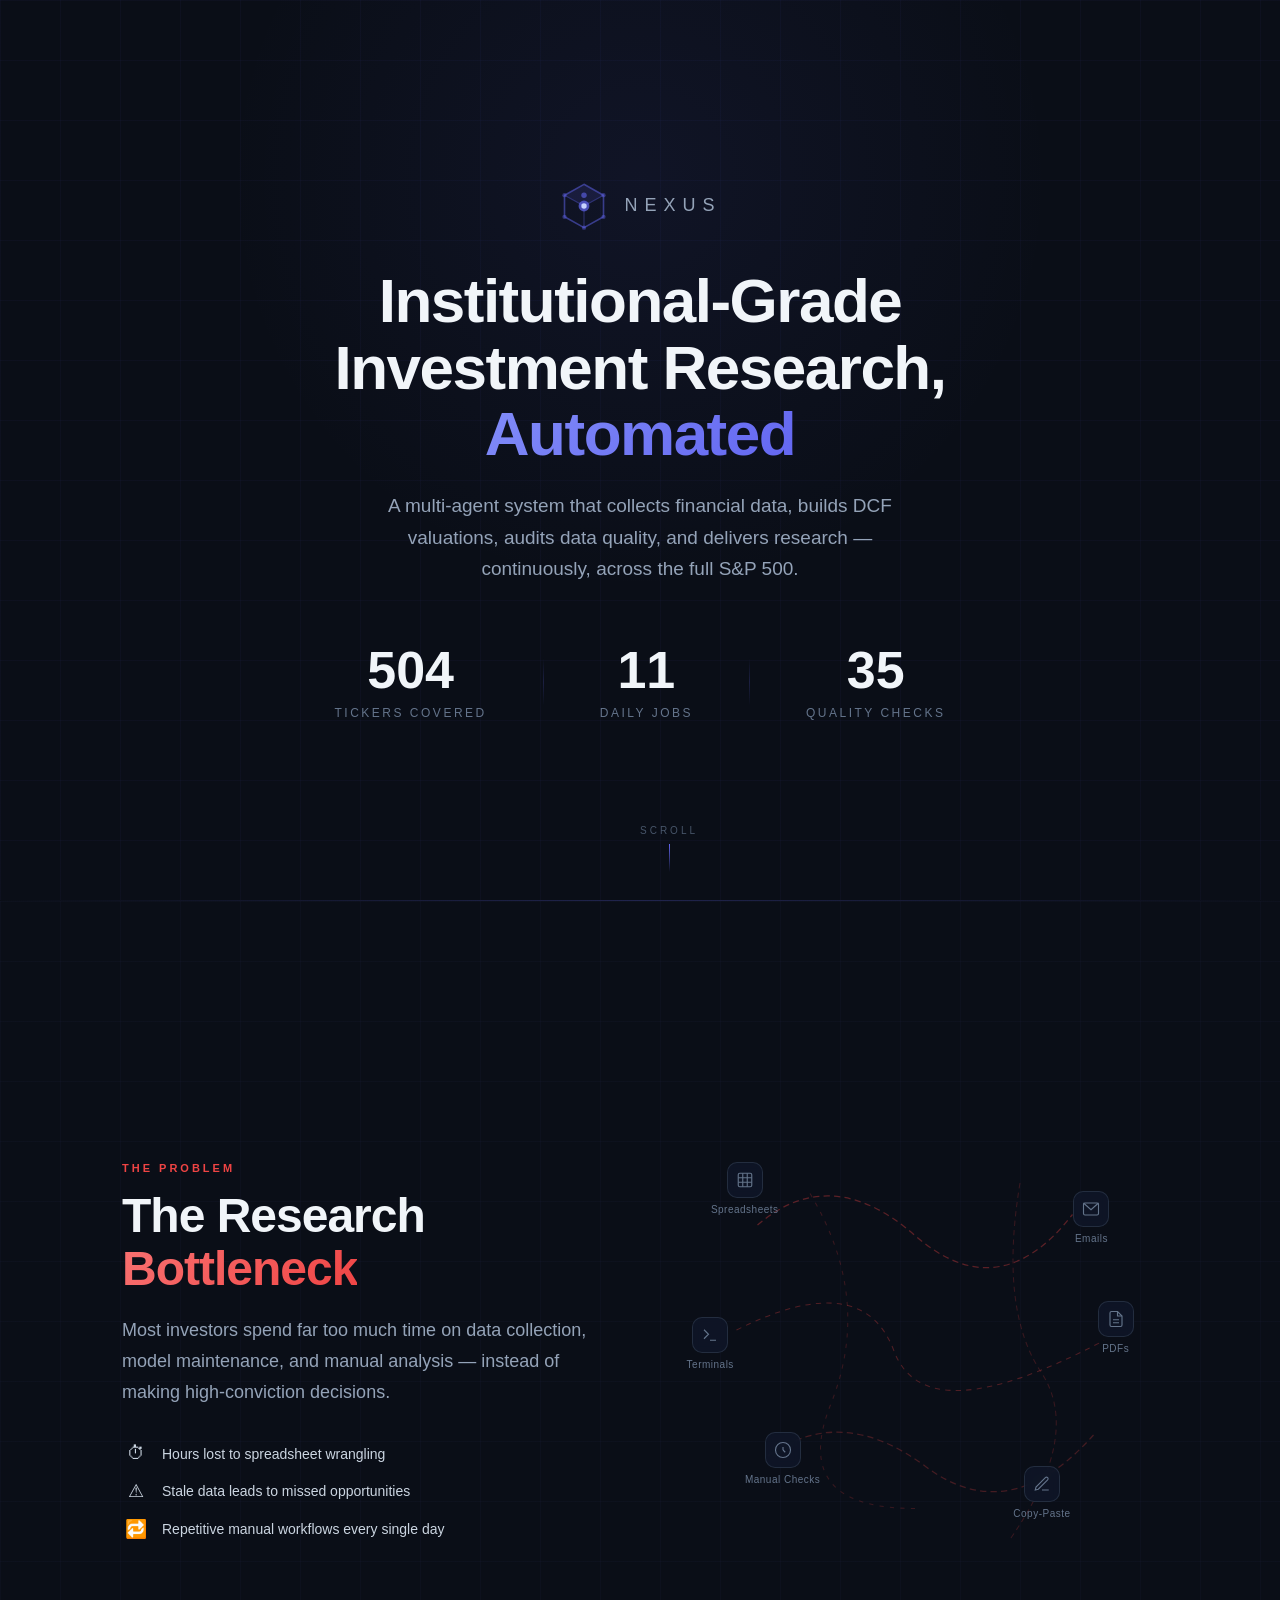
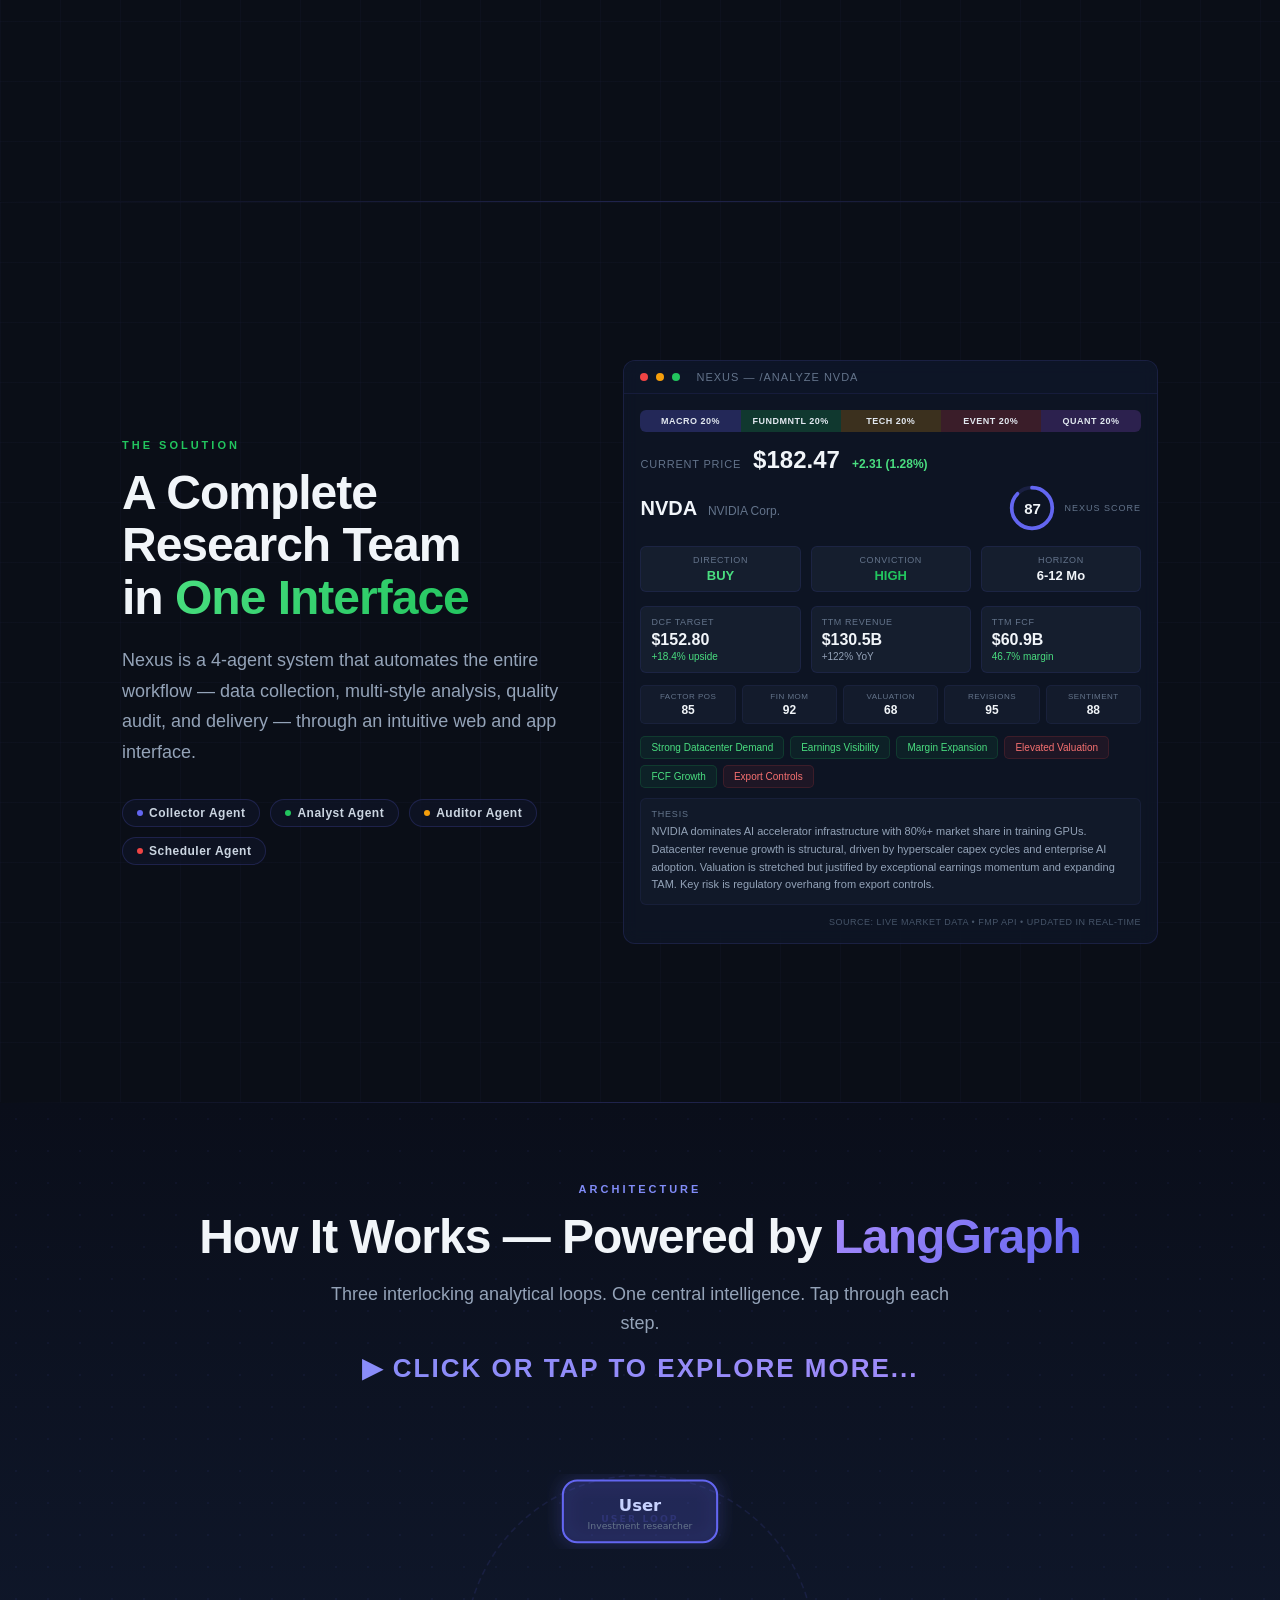
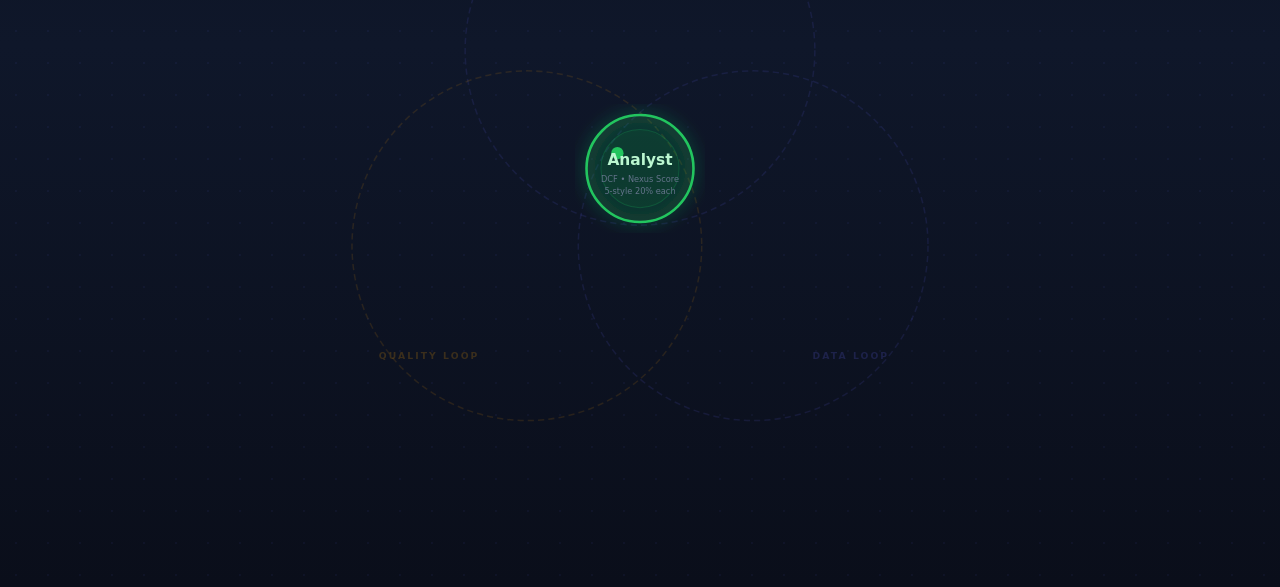
==== index.html @ de08916f "Add files via upload" ====
<!DOCTYPE html>
<html lang="en">
<head>
<meta charset="UTF-8">
<meta name="viewport" content="width=device-width,initial-scale=1.0">
<title>Nexus &mdash; Multi-Agent Investment Research</title>
<link rel="stylesheet" href="style.css">
</head>
<body>

<!-- ========== HERO ========== -->
<section class="hero">
<div class="grid-bg"></div>
<div class="particles" id="particles"></div>
<div class="hero-content">
<div class="logo-mark">
<div class="logo-icon">
<svg viewBox="0 0 48 48" fill="none"><path d="M24 4L42 14v20L24 44 6 34V14L24 4z" stroke="#6366f1" stroke-width="1.5" fill="none" opacity=".5"/><path d="M24 4L42 14 24 24 6 14 24 4z" fill="rgba(99,102,241,.12)"/><path d="M24 24v20M6 14l18 10M42 14L24 24" stroke="#6366f1" stroke-width="1" opacity=".35"/><circle cx="24" cy="14" r="2.5" fill="#6366f1" opacity=".6"/><circle cx="6" cy="14" r="2" fill="#6366f1" opacity=".4"/><circle cx="42" cy="14" r="2" fill="#6366f1" opacity=".4"/><circle cx="24" cy="44" r="2" fill="#6366f1" opacity=".4"/><circle cx="6" cy="34" r="2" fill="#6366f1" opacity=".4"/><circle cx="42" cy="34" r="2" fill="#6366f1" opacity=".4"/><circle cx="24" cy="24" r="5" fill="#6366f1" opacity=".7"/><circle cx="24" cy="24" r="2.5" fill="#c7d2fe"/></svg>
</div>
<span class="logo-text">Nexus</span>
</div>
<h1 class="hero-title">Institutional-Grade<br>Investment Research,<br><span class="accent">Automated</span></h1>
<p class="hero-sub">A multi-agent system that collects financial data, builds DCF valuations, audits data quality, and delivers research &mdash; continuously, across the full S&amp;P 500.</p>
<div class="counter-bar">
<div class="counter-item"><div class="counter-value"><span data-target="507" class="count-up">0</span></div><div class="counter-label">Tickers Covered</div></div>
<div class="counter-divider"></div>
<div class="counter-item"><div class="counter-value"><span data-target="11" class="count-up">0</span></div><div class="counter-label">Daily Jobs</div></div>
<div class="counter-divider"></div>
<div class="counter-item"><div class="counter-value"><span data-target="35" class="count-up">0</span></div><div class="counter-label">Quality Checks</div></div>
</div>
</div>
<div class="scroll-hint"><span>Scroll</span><div class="scroll-line"></div></div>
</section>

<div class="section-divider"></div>

<!-- ========== PAGE 2: THE PROBLEM ========== -->
<section class="problem">
<div class="grid-bg"></div>
<div class="p-container">
<div class="col-text">
<div class="section-tag">The Problem</div>
<h2 class="section-title">The Research<br><span class="red-accent">Bottleneck</span></h2>
<p class="section-body">Most investors spend far too much time on data collection, model maintenance, and manual analysis &mdash; instead of making high-conviction decisions.</p>
<div class="pain-list">
<div class="pain-item"><span class="pain-icon">&#9201;</span><span>Hours lost to spreadsheet wrangling</span></div>
<div class="pain-item"><span class="pain-icon">&#9888;</span><span>Stale data leads to missed opportunities</span></div>
<div class="pain-item"><span class="pain-icon">&#128257;</span><span>Repetitive manual workflows every single day</span></div>
</div>
</div>
<div class="col-visual">
<div class="chaos-field">
<svg class="chaos-lines" viewBox="0 0 400 400" fill="none">
<path d="M50 80 Q120 20 200 90 T350 70" stroke="#ef4444" stroke-width="1.2" stroke-dasharray="6 4" opacity=".35"/>
<path d="M30 180 Q150 120 180 200 T380 190" stroke="#ef4444" stroke-width="1" stroke-dasharray="5 5" opacity=".3"/>
<path d="M60 300 Q130 250 210 310 T370 280" stroke="#ef4444" stroke-width="1.2" stroke-dasharray="6 4" opacity=".25"/>
<path d="M100 50 Q160 150 120 250 T200 350" stroke="#ef4444" stroke-width="1" stroke-dasharray="4 6" opacity=".2"/>
<path d="M300 40 Q280 160 320 220 T290 380" stroke="#ef4444" stroke-width="1" stroke-dasharray="5 4" opacity=".2"/>
</svg>
<div class="chaos-icon ci-1"><svg viewBox="0 0 24 24" fill="none" stroke="#64748b" stroke-width="1.5"><rect x="3" y="3" width="18" height="18" rx="2"/><line x1="3" y1="9" x2="21" y2="9"/><line x1="3" y1="15" x2="21" y2="15"/><line x1="9" y1="3" x2="9" y2="21"/><line x1="15" y1="3" x2="15" y2="21"/></svg><span>Spreadsheets</span></div>
<div class="chaos-icon ci-2"><svg viewBox="0 0 24 24" fill="none" stroke="#64748b" stroke-width="1.5"><rect x="2" y="4" width="20" height="16" rx="2"/><polyline points="2 4 12 13 22 4"/></svg><span>Emails</span></div>
<div class="chaos-icon ci-3"><svg viewBox="0 0 24 24" fill="none" stroke="#64748b" stroke-width="1.5"><polyline points="4 17 10 11 4 5"/><line x1="12" y1="19" x2="20" y2="19"/></svg><span>Terminals</span></div>
<div class="chaos-icon ci-4"><svg viewBox="0 0 24 24" fill="none" stroke="#64748b" stroke-width="1.5"><path d="M14 2H6a2 2 0 00-2 2v16a2 2 0 002 2h12a2 2 0 002-2V8z"/><polyline points="14 2 14 8 20 8"/><line x1="16" y1="13" x2="8" y2="13"/><line x1="16" y1="17" x2="8" y2="17"/></svg><span>PDFs</span></div>
<div class="chaos-icon ci-5"><svg viewBox="0 0 24 24" fill="none" stroke="#64748b" stroke-width="1.5"><circle cx="12" cy="12" r="10"/><line x1="12" y1="8" x2="12" y2="12"/><line x1="12" y1="12" x2="15" y2="15"/></svg><span>Manual&#160;Checks</span></div>
<div class="chaos-icon ci-6"><svg viewBox="0 0 24 24" fill="none" stroke="#64748b" stroke-width="1.5"><path d="M12 20h9"/><path d="M16.5 3.5a2.121 2.121 0 013 3L7 19l-4 1 1-4L16.5 3.5z"/></svg><span>Copy&#8209;Paste</span></div>
</div>
</div>
</div>
</section>

<div class="section-divider"></div>

<!-- ========== PAGE 3: THE SOLUTION ========== -->
<section class="solution">
<div class="grid-bg"></div>
<div class="s-container">
<div class="s-text">
<div class="s-tag">The Solution</div>
<h2 class="s-title">A Complete Research Team<br>in <span class="green-accent">One Interface</span></h2>
<p class="s-body">Nexus is a 4-agent system that automates the entire workflow &mdash; data collection, multi-style analysis, quality audit, and delivery &mdash; through an intuitive web and app interface.</p>
<div class="agent-pills">
<div class="agent-pill pill-collector"><span class="pill-dot"></span>Collector Agent</div>
<div class="agent-pill pill-analyst"><span class="pill-dot"></span>Analyst Agent</div>
<div class="agent-pill pill-auditor"><span class="pill-dot"></span>Auditor Agent</div>
<div class="agent-pill pill-scheduler"><span class="pill-dot"></span>Scheduler Agent</div>
</div>
</div>
<div class="s-visual">
<div class="dashboard-mock">
<div class="dash-bar">
<div class="dash-dot dash-dot-r"></div>
<div class="dash-dot dash-dot-y"></div>
<div class="dash-dot dash-dot-g"></div>
<span class="dash-title">Nexus &mdash; /analyze NVDA</span>
</div>
<div class="dash-body">
<div class="style-bar">
<div class="style-seg style-macro">Macro 20%</div>
<div class="style-seg style-fund">Fundmntl 20%</div>
<div class="style-seg style-tech">Tech 20%</div>
<div class="style-seg style-event">Event 20%</div>
<div class="style-seg style-quant">Quant 20%</div>
</div>
<div style="display:flex;align-items:baseline;gap:12px;margin-bottom:10px"><div style="font-size:11px;color:#64748b;text-transform:uppercase;letter-spacing:.8px">Current Price</div><div style="font-size:24px;font-weight:700;color:#f1f5f9">$182.47</div><div style="font-size:12px;font-weight:600;color:#4ade80">+2.31 (1.28%)</div></div>
<div class="dash-header">
<div class="dash-ticker">NVDA <span>NVIDIA Corp.</span></div>
<div class="dash-score">
<div class="score-ring">
<svg viewBox="0 0 52 52"><circle class="ring-bg" cx="26" cy="26" r="22"/><circle class="ring-fg" cx="26" cy="26" r="22"/></svg>
<div class="score-num">87</div>
</div>
<div class="score-label">Nexus Score</div>
</div>
</div>
<div class="dcv-row">
<div class="dcv-pill"><div class="dcv-pill-label">Direction</div><div class="dcv-pill-val dir-buy">BUY</div></div>
<div class="dcv-pill"><div class="dcv-pill-label">Conviction</div><div class="dcv-pill-val dir-high">HIGH</div></div>
<div class="dcv-pill"><div class="dcv-pill-label">Horizon</div><div class="dcv-pill-val">6-12 Mo</div></div>
</div>
<div class="dash-grid">
<div class="dash-card">
<div class="dash-card-label">DCF Target</div>
<div class="dash-card-val">$152.80</div>
<div class="dash-card-sub val-green">+18.4% upside</div>
</div>
<div class="dash-card">
<div class="dash-card-label">TTM Revenue</div>
<div class="dash-card-val">$130.5B</div>
<div class="dash-card-sub">+122% YoY</div>
</div>
<div class="dash-card">
<div class="dash-card-label">TTM FCF</div>
<div class="dash-card-val">$60.9B</div>
<div class="dash-card-sub val-green">46.7% margin</div>
</div>
</div>
<div class="score-breakdown">
<div class="sb-item"><div class="sb-item-label">Factor Pos</div><div class="sb-item-val">85</div></div>
<div class="sb-item"><div class="sb-item-label">Fin Mom</div><div class="sb-item-val">92</div></div>
<div class="sb-item"><div class="sb-item-label">Valuation</div><div class="sb-item-val">68</div></div>
<div class="sb-item"><div class="sb-item-label">Revisions</div><div class="sb-item-val">95</div></div>
<div class="sb-item"><div class="sb-item-label">Sentiment</div><div class="sb-item-val">88</div></div>
</div>
<div class="dash-factors">
<div class="factor-tag positive" onclick="this.classList.toggle('active')">Strong Datacenter Demand<div class="factor-detail">Data center revenue surged 409% YoY driven by AI training &amp; inference workloads.</div></div>
<div class="factor-tag positive" onclick="this.classList.toggle('active')">Earnings Visibility<div class="factor-detail">Consensus estimates revised up 34% in 90 days. Strong forward guidance.</div></div>
<div class="factor-tag positive" onclick="this.classList.toggle('active')">Margin Expansion<div class="factor-detail">Gross margin expanded to 78.4% on software-rich product mix.</div></div>
<div class="factor-tag negative" onclick="this.classList.toggle('active')">Elevated Valuation<div class="factor-detail">Fwd P/E of 38x above sector median. Premium priced into growth.</div></div>
<div class="factor-tag positive" onclick="this.classList.toggle('active')">FCF Growth<div class="factor-detail">Free cash flow grew 465% YoY with strong capital return program.</div></div>
<div class="factor-tag negative" onclick="this.classList.toggle('active')">Export Controls<div class="factor-detail">US-China chip restrictions limit ~$5B addressable market annually.</div></div>
</div>
<div class="thesis-box">
<div class="thesis-label">Thesis</div>
<div class="thesis-text">NVIDIA dominates AI accelerator infrastructure with 80%+ market share in training GPUs. Datacenter revenue growth is structural, driven by hyperscaler capex cycles and enterprise AI adoption. Valuation is stretched but justified by exceptional earnings momentum and expanding TAM. Key risk is regulatory overhang from export controls.</div>
</div>
<div class="dash-source">Source: Live Market Data &bull; FMP API &bull; Updated in real-time</div>
</div>
</div>
</div>
</div>
</section>

<div class="section-divider"></div>

<!-- ========== PAGE 4: AGENTIC FLOW CHART ========== -->
<section class="flow-section">
<div class="grid-bg"></div>
<div class="flow-inner">
<div class="flow-tag">Architecture</div>
<h2 class="flow-title">How It Works &mdash; Powered by <span class="purple-accent">LangGraph</span></h2>
<p class="flow-sub">Three interlocking analytical loops. One central intelligence. Tap through each step.</p>
<div class="flow-cta">&#9654; Click or tap to explore more...</div>
<div class="flow-chart" id="flowChart">
<svg viewBox="0 0 700 660" fill="none" xmlns="http://www.w3.org/2000/svg">
<defs>
<filter id="glowDot"><feGaussianBlur stdDeviation="5" result="b"/><feMerge><feMergeNode in="b"/><feMergeNode in="b"/><feMergeNode in="SourceGraphic"/></feMerge></filter>
<filter id="gU"><feDropShadow dx="0" dy="0" stdDeviation="8" flood-color="#6366f1" flood-opacity=".7"/></filter>
<filter id="gAn"><feDropShadow dx="0" dy="0" stdDeviation="8" flood-color="#22c55e" flood-opacity=".7"/></filter>
<filter id="gDc"><feDropShadow dx="0" dy="0" stdDeviation="8" flood-color="#818cf8" flood-opacity=".7"/></filter>
<filter id="gSv"><feDropShadow dx="0" dy="0" stdDeviation="8" flood-color="#f59e0b" flood-opacity=".7"/></filter>
<marker id="aG" markerWidth="12" markerHeight="8" refX="10" refY="4" orient="auto"><path d="M0 0L12 4L0 8z" fill="#22c55e"/></marker>
<marker id="aI" markerWidth="12" markerHeight="8" refX="10" refY="4" orient="auto"><path d="M0 0L12 4L0 8z" fill="#818cf8"/></marker>
<marker id="aA" markerWidth="12" markerHeight="8" refX="10" refY="4" orient="auto"><path d="M0 0L12 4L0 8z" fill="#f59e0b"/></marker>
<marker id="aDel" markerWidth="12" markerHeight="8" refX="10" refY="4" orient="auto"><path d="M0 0L12 4L0 8z" fill="#4ade80"/></marker>
</defs>

<!-- ═══ THREE INTERLOCKING VENN CIRCLES ═══ -->
<g class="flow-node" style="transition-delay:.1s">
<circle cx="350" cy="220" r="170" fill="none" stroke="rgba(99,102,241,.12)" stroke-width="1.5" stroke-dasharray="6 4"/>
<circle cx="240" cy="410" r="170" fill="none" stroke="rgba(245,158,11,.12)" stroke-width="1.5" stroke-dasharray="6 4"/>
<circle cx="460" cy="410" r="170" fill="none" stroke="rgba(99,102,241,.12)" stroke-width="1.5" stroke-dasharray="6 4"/>
<text x="350" y="95" text-anchor="middle" fill="rgba(99,102,241,.2)" font-size="9" font-weight="600" letter-spacing="2" font-family="system-ui">USER LOOP</text>
<text x="145" y="520" text-anchor="middle" fill="rgba(245,158,11,.2)" font-size="9" font-weight="600" letter-spacing="2" font-family="system-ui">QUALITY LOOP</text>
<text x="555" y="520" text-anchor="middle" fill="rgba(99,102,241,.2)" font-size="9" font-weight="600" letter-spacing="2" font-family="system-ui">DATA LOOP</text>
</g>

<!-- ═══ NODE: User (12 o'clock) ═══ -->
<g class="flow-node" style="transition-delay:.2s">
<rect x="275" y="55" width="150" height="60" rx="14" fill="rgba(99,102,241,.15)" stroke="#6366f1" stroke-width="2" filter="url(#gU)"/>
<text x="350" y="85" text-anchor="middle" fill="#c7d2fe" font-size="16" font-weight="700" font-family="system-ui">User</text>
<text x="350" y="102" text-anchor="middle" fill="#64748b" font-size="9" font-family="system-ui">Investment researcher</text>
</g>

<!-- ═══ NODE: Analyst (center — triple overlap) ═══ -->
<g class="flow-node" style="transition-delay:.4s">
<circle cx="350" cy="335" r="52" fill="rgba(34,197,94,.1)" stroke="#22c55e" stroke-width="2.5" filter="url(#gAn)"/>
<circle cx="350" cy="335" r="38" fill="rgba(34,197,94,.06)" stroke="rgba(34,197,94,.2)" stroke-width="1"/>
<circle cx="328" cy="320" r="6" fill="#22c55e" class="flow-glow"/>
<text x="350" y="332" text-anchor="middle" fill="#bbf7d0" font-size="15" font-weight="700" font-family="system-ui">Analyst</text>
<text x="350" y="348" text-anchor="middle" fill="#64748b" font-size="8" font-family="system-ui">DCF &bull; Nexus Score</text>
<text x="350" y="360" text-anchor="middle" fill="#64748b" font-size="8" font-family="system-ui">5-style 20% each</text>
</g>

<!-- ═══ NODE: Data Collector (4 o'clock / bottom-right) ═══ -->
<g class="flow-node" style="transition-delay:.6s">
<rect x="470" y="460" width="190" height="60" rx="14" fill="rgba(99,102,241,.12)" stroke="#818cf8" stroke-width="2" filter="url(#gDc)"/>
<circle cx="492" cy="483" r="6" fill="#6366f1" class="flow-glow"/>
<text x="565" y="487" text-anchor="middle" fill="#c7d2fe" font-size="14" font-weight="700" font-family="system-ui">Data Collector</text>
<text x="565" y="506" text-anchor="middle" fill="#64748b" font-size="8" font-family="system-ui">FMP API &bull; 507 tickers &bull; point-in-time</text>
<!-- Big Knowledge Base icon -->
<rect x="518" y="526" width="95" height="48" rx="10" fill="rgba(99,102,241,.12)" stroke="rgba(99,102,241,.3)" stroke-width="1.5"/>
<text x="543" y="555" fill="#818cf8" font-size="26" font-family="system-ui">&#128218;</text>
<text x="573" y="547" fill="#a5b4fc" font-size="10" font-weight="700" font-family="system-ui">Knowledge</text>
<text x="573" y="562" fill="#818cf8" font-size="10" font-weight="700" font-family="system-ui">Base</text>
</g>

<!-- ═══ NODE: Supervisor (8 o'clock / bottom-left) ═══ -->
<g class="flow-node" style="transition-delay:.8s">
<rect x="40" y="460" width="190" height="60" rx="14" fill="rgba(245,158,11,.08)" stroke="#f59e0b" stroke-width="2" filter="url(#gSv)"/>
<circle cx="62" cy="483" r="6" fill="#f59e0b" class="flow-glow"/>
<text x="135" y="487" text-anchor="middle" fill="#fde68a" font-size="14" font-weight="700" font-family="system-ui">Supervisor</text>
<text x="135" y="506" text-anchor="middle" fill="#64748b" font-size="8" font-family="system-ui">35 quality checks &bull; audit &bull; approval</text>
</g>

<!-- ═══ STEP 1: User → Analyst  "Queries" ═══ -->
<g class="fl-step" id="step1">
<path id="p1" d="M380 115 C 420 180, 410 250, 380 283" stroke="#22c55e" fill="none" class="fl-arrow" marker-end="url(#aG)"/>
<circle r="6" fill="#4ade80" class="fl-dot"><animateMotion dur="1.8s" repeatCount="indefinite"><mpath href="#p1"/></animateMotion></circle>
<text x="425" y="200" fill="#4ade80" font-size="12" font-weight="700" font-family="system-ui">Queries</text>
</g>

<!-- ═══ STEP 2: Analyst → Data Collector  "Data extraction" ═══ -->
<g class="fl-step" id="step2">
<path id="p2" d="M395 365 C 440 400, 490 430, 520 460" stroke="#818cf8" fill="none" class="fl-arrow" marker-end="url(#aI)"/>
<circle r="6" fill="#a5b4fc" class="fl-dot"><animateMotion dur="1.8s" repeatCount="indefinite"><mpath href="#p2"/></animateMotion></circle>
<text x="490" y="400" fill="#a5b4fc" font-size="12" font-weight="700" font-family="system-ui" transform="rotate(40 490 400)">Data extraction</text>
</g>

<!-- ═══ STEP 3: Data Collector → Analyst  "Analyzing data" ═══ -->
<g class="fl-step" id="step3">
<path id="p3" d="M490 460 C 460 420, 420 390, 395 370" stroke="#22c55e" fill="none" class="fl-arrow" marker-end="url(#aG)"/>
<circle r="6" fill="#4ade80" class="fl-dot"><animateMotion dur="1.8s" repeatCount="indefinite"><mpath href="#p3"/></animateMotion></circle>
<text x="465" y="437" fill="#4ade80" font-size="12" font-weight="700" font-family="system-ui">Analyzing data</text>
</g>

<!-- ═══ STEP 4: Analyst → Supervisor  "For Quality Review" ═══ -->
<g class="fl-step" id="step4">
<path id="p4" d="M305 365 C 260 400, 210 430, 180 460" stroke="#f59e0b" fill="none" class="fl-arrow" marker-end="url(#aA)"/>
<circle r="6" fill="#fbbf24" class="fl-dot"><animateMotion dur="1.8s" repeatCount="indefinite"><mpath href="#p4"/></animateMotion></circle>
<text x="200" y="400" fill="#fbbf24" font-size="12" font-weight="700" font-family="system-ui" transform="rotate(-40 200 400)">Quality Review</text>
</g>

<!-- ═══ STEP 5: Supervisor → Analyst  "Audit Approved" ═══ -->
<g class="fl-step" id="step5">
<path id="p5" d="M210 460 C 240 420, 280 390, 310 370" stroke="#22c55e" fill="none" class="fl-arrow" marker-end="url(#aG)"/>
<circle r="6" fill="#4ade80" class="fl-dot"><animateMotion dur="1.8s" repeatCount="indefinite"><mpath href="#p5"/></animateMotion></circle>
<text x="228" y="437" fill="#4ade80" font-size="12" font-weight="700" font-family="system-ui">Audit Approved</text>
</g>

<!-- ═══ STEP 6: Analyst → User  "Final Answer" ═══ -->
<g class="fl-step" id="step6">
<path id="p6" d="M320 283 C 290 250, 280 180, 320 115" stroke="#4ade80" fill="none" class="fl-arrow" marker-end="url(#aDel)"/>
<circle r="6" fill="#4ade80" class="fl-dot"><animateMotion dur="1.8s" repeatCount="indefinite"><mpath href="#p6"/></animateMotion></circle>
<text x="262" y="200" fill="#4ade80" font-size="12" font-weight="800" font-family="system-ui">Final Answer</text>
</g>

<!-- Step counter -->
<g class="flow-node" style="transition-delay:1s">
<text x="350" y="630" text-anchor="middle" fill="#475569" font-size="11" font-family="system-ui" letter-spacing="1" id="stepCounter">Step 0 / 6 &mdash; tap to begin</text>
</g>
</svg>
</div>
</div>
</section>

<script src="main.js"></script>
</body>
</html>
---- style.css ----
*{margin:0;padding:0;box-sizing:border-box}
html{scroll-behavior:smooth}
body{font-family:-apple-system,BlinkMacSystemFont,'SF Pro Display','Segoe UI','Helvetica Neue',Arial,sans-serif;background:#0a0e17;color:#e2e8f0;overflow-x:hidden;-webkit-font-smoothing:antialiased}

/* === HERO === */
.hero{position:relative;min-height:100vh;display:flex;flex-direction:column;align-items:center;justify-content:center;text-align:center;overflow:hidden}
.grid-bg{position:absolute;inset:-60px;background-image:linear-gradient(rgba(99,102,241,.04) 1px,transparent 1px),linear-gradient(90deg,rgba(99,102,241,.04) 1px,transparent 1px);background-size:60px 60px;animation:gd 20s linear infinite}
@keyframes gd{0%{transform:translate(0,0)}100%{transform:translate(60px,60px)}}
.particles{position:absolute;inset:0;pointer-events:none}
.particle{position:absolute;width:2px;height:2px;background:rgba(99,102,241,.45);border-radius:50%;animation:pf linear infinite}
@keyframes pf{0%{transform:translateY(0) scale(1);opacity:0}8%{opacity:.8}85%{opacity:.6}100%{transform:translateY(-105vh) scale(.3);opacity:0}}
.hero::before{content:'';position:absolute;top:-30%;left:50%;transform:translateX(-50%);width:900px;height:900px;background:radial-gradient(circle,rgba(99,102,241,.07) 0%,transparent 65%);pointer-events:none}
.hero-content{position:relative;z-index:2;max-width:820px;padding:0 24px}
.logo-mark{display:inline-flex;align-items:center;gap:14px;margin-bottom:36px;opacity:0;animation:fu .9s ease .2s forwards}
.logo-icon{width:52px;height:52px}
.logo-icon svg{width:100%;height:100%}
.logo-text{font-size:18px;font-weight:500;letter-spacing:7px;text-transform:uppercase;color:#94a3b8}
.hero-title{font-size:clamp(34px,5vw,62px);font-weight:700;line-height:1.08;letter-spacing:-1.5px;color:#f1f5f9;margin-bottom:22px;opacity:0;animation:fu .9s ease .5s forwards}
.hero-title .accent{background:linear-gradient(135deg,#818cf8,#6366f1);-webkit-background-clip:text;-webkit-text-fill-color:transparent;background-clip:text}
.hero-sub{font-size:clamp(15px,1.8vw,19px);color:#94a3b8;font-weight:400;line-height:1.65;max-width:540px;margin:0 auto 60px;opacity:0;animation:fu .9s ease .8s forwards}
.counter-bar{display:flex;gap:56px;justify-content:center;flex-wrap:wrap;opacity:0;animation:fu .9s ease 1.1s forwards}
.counter-item{text-align:center}
.counter-value{font-size:clamp(36px,4.5vw,52px);font-weight:700;color:#f1f5f9;font-variant-numeric:tabular-nums;line-height:1}
.counter-label{font-size:12px;color:#64748b;text-transform:uppercase;letter-spacing:2.5px;margin-top:10px;font-weight:500}
.counter-divider{width:1px;height:48px;background:linear-gradient(to bottom,transparent,rgba(99,102,241,.2),transparent);align-self:center}
.section-divider{width:100%;height:1px;background:linear-gradient(90deg,transparent,rgba(99,102,241,.25),transparent)}
.scroll-hint{position:absolute;bottom:28px;left:50%;transform:translateX(-50%);display:flex;flex-direction:column;align-items:center;gap:8px;opacity:0;animation:fu .9s ease 1.5s forwards}
.scroll-hint span{font-size:10px;color:#475569;text-transform:uppercase;letter-spacing:3px}
.scroll-line{width:1px;height:28px;background:linear-gradient(to bottom,#6366f1,transparent);animation:sp 2s ease-in-out infinite}
@keyframes sp{0%,100%{opacity:.25;transform:scaleY(.5)}50%{opacity:1;transform:scaleY(1)}}
@keyframes fu{from{opacity:0;transform:translateY(20px)}to{opacity:1;transform:translateY(0)}}

/* === PAGE 2: THE PROBLEM === */
.problem{position:relative;min-height:100vh;display:flex;align-items:center;justify-content:center;overflow:hidden;padding:80px 0}
.problem .grid-bg{background-image:linear-gradient(rgba(99,102,241,.03) 1px,transparent 1px),linear-gradient(90deg,rgba(99,102,241,.03) 1px,transparent 1px);background-size:60px 60px;animation:none}
.p-container{position:relative;z-index:2;max-width:1100px;width:100%;margin:0 auto;padding:0 32px;display:grid;grid-template-columns:1fr 1fr;gap:64px;align-items:center}
.col-text{opacity:0;transform:translateY(30px);transition:opacity .8s ease,transform .8s ease}
.col-text.visible{opacity:1;transform:translateY(0)}
.section-tag{font-size:11px;font-weight:600;letter-spacing:3px;text-transform:uppercase;color:#ef4444;margin-bottom:16px}
.section-title{font-size:clamp(28px,4vw,48px);font-weight:700;line-height:1.1;letter-spacing:-1px;color:#f1f5f9;margin-bottom:20px}
.section-title .red-accent{background:linear-gradient(135deg,#f87171,#ef4444);-webkit-background-clip:text;-webkit-text-fill-color:transparent;background-clip:text}
.section-body{font-size:clamp(15px,1.6vw,18px);color:#94a3b8;line-height:1.7;margin-bottom:36px}
.pain-list{display:flex;flex-direction:column;gap:16px}
.pain-item{display:flex;align-items:center;gap:12px;font-size:14px;color:#cbd5e1;opacity:0;transform:translateX(-16px);transition:opacity .6s ease,transform .6s ease}
.pain-item.visible{opacity:1;transform:translateX(0)}
.pain-icon{font-size:18px;width:28px;text-align:center;flex-shrink:0}
.col-visual{position:relative;height:420px;opacity:0;transform:translateY(30px);transition:opacity .8s ease .2s,transform .8s ease .2s}
.col-visual.visible{opacity:1;transform:translateY(0)}
.chaos-field{position:relative;width:100%;height:100%}
.chaos-lines{position:absolute;inset:0;width:100%;height:100%}
.chaos-icon{position:absolute;display:flex;flex-direction:column;align-items:center;gap:6px;animation:float 6s ease-in-out infinite}
.chaos-icon svg{width:36px;height:36px;padding:8px;background:rgba(15,23,42,.8);border:1px solid rgba(100,116,139,.25);border-radius:10px;backdrop-filter:blur(4px)}
.chaos-icon span{font-size:10px;color:#64748b;letter-spacing:.5px;white-space:nowrap}
.ci-1{top:5%;left:8%;animation-delay:0s}
.ci-2{top:12%;right:10%;animation-delay:.8s}
.ci-3{top:42%;left:3%;animation-delay:1.6s}
.ci-4{top:38%;right:5%;animation-delay:.4s}
.ci-5{bottom:18%;left:15%;animation-delay:1.2s}
.ci-6{bottom:10%;right:18%;animation-delay:2s}
@keyframes float{0%,100%{transform:translate(0,0)}25%{transform:translate(4px,-6px)}50%{transform:translate(-3px,5px)}75%{transform:translate(5px,3px)}}

/* === PAGE 3: THE SOLUTION === */
.solution{position:relative;min-height:100vh;display:flex;align-items:center;justify-content:center;overflow:hidden;padding:80px 0}
.solution .grid-bg{background-image:linear-gradient(rgba(99,102,241,.03) 1px,transparent 1px),linear-gradient(90deg,rgba(99,102,241,.03) 1px,transparent 1px);background-size:60px 60px;animation:none}
.s-container{position:relative;z-index:2;max-width:1100px;width:100%;margin:0 auto;padding:0 32px;display:grid;grid-template-columns:1fr 1.2fr;gap:56px;align-items:center}
.s-text{opacity:0;transform:translateY(30px);transition:opacity .8s ease,transform .8s ease}
.s-text.visible{opacity:1;transform:translateY(0)}
.s-tag{font-size:11px;font-weight:600;letter-spacing:3px;text-transform:uppercase;color:#22c55e;margin-bottom:16px}
.s-title{font-size:clamp(28px,4vw,48px);font-weight:700;line-height:1.1;letter-spacing:-1px;color:#f1f5f9;margin-bottom:20px}
.s-title .green-accent{background:linear-gradient(135deg,#4ade80,#22c55e);-webkit-background-clip:text;-webkit-text-fill-color:transparent;background-clip:text}
.s-body{font-size:clamp(15px,1.6vw,18px);color:#94a3b8;line-height:1.7;margin-bottom:32px}
.agent-pills{display:flex;flex-wrap:wrap;gap:10px}
.agent-pill{display:inline-flex;align-items:center;gap:6px;padding:6px 14px;border-radius:20px;font-size:12px;font-weight:600;letter-spacing:.5px;border:1px solid rgba(99,102,241,.2);background:rgba(15,23,42,.6);color:#cbd5e1;opacity:0;transform:translateY(10px);transition:opacity .5s ease,transform .5s ease}
.agent-pill.visible{opacity:1;transform:translateY(0)}
.agent-pill .pill-dot{width:6px;height:6px;border-radius:50%;flex-shrink:0}
.pill-collector .pill-dot{background:#6366f1}
.pill-analyst .pill-dot{background:#22c55e}
.pill-auditor .pill-dot{background:#f59e0b}
.pill-scheduler .pill-dot{background:#ef4444}

.s-visual{opacity:0;transform:translateY(30px);transition:opacity .8s ease .2s,transform .8s ease .2s}
.s-visual.visible{opacity:1;transform:translateY(0)}
.dashboard-mock{background:rgba(15,23,42,.7);border:1px solid rgba(99,102,241,.15);border-radius:12px;overflow:hidden;backdrop-filter:blur(8px)}
.dash-bar{display:flex;align-items:center;gap:8px;padding:10px 16px;border-bottom:1px solid rgba(99,102,241,.1);background:rgba(15,23,42,.5)}
.dash-dot{width:8px;height:8px;border-radius:50%}
.dash-dot-r{background:#ef4444}
.dash-dot-y{background:#f59e0b}
.dash-dot-g{background:#22c55e}
.dash-title{font-size:11px;color:#64748b;margin-left:8px;letter-spacing:1px;text-transform:uppercase}
.dash-body{padding:16px}
.style-bar{display:flex;gap:0;margin-bottom:14px;border-radius:6px;overflow:hidden}
.style-seg{flex:1;text-align:center;padding:6px 4px;font-size:9px;font-weight:600;letter-spacing:.5px;text-transform:uppercase;color:#e2e8f0}
.style-macro{background:rgba(99,102,241,.25)}
.style-fund{background:rgba(34,197,94,.2)}
.style-tech{background:rgba(245,158,11,.2)}
.style-event{background:rgba(239,68,68,.2)}
.style-quant{background:rgba(168,85,247,.2)}
.dash-header{display:flex;justify-content:space-between;align-items:center;margin-bottom:14px}
.dash-ticker{font-size:20px;font-weight:700;color:#f1f5f9}
.dash-ticker span{font-size:12px;font-weight:400;color:#64748b;margin-left:6px}
.dash-score{display:flex;align-items:center;gap:8px}
.score-ring{width:48px;height:48px;position:relative}
.score-ring svg{width:100%;height:100%;transform:rotate(-90deg)}
.score-ring circle{fill:none;stroke-width:4}
.score-ring .ring-bg{stroke:rgba(99,102,241,.15)}
.score-ring .ring-fg{stroke:#6366f1;stroke-dasharray:138;stroke-dashoffset:18;stroke-linecap:round;transition:stroke-dashoffset 1.5s ease}
.score-num{position:absolute;inset:0;display:flex;align-items:center;justify-content:center;font-size:15px;font-weight:700;color:#f1f5f9}
.score-label{font-size:9px;color:#64748b;text-transform:uppercase;letter-spacing:1px}
.dcv-row{display:flex;gap:10px;margin-bottom:14px}
.dcv-pill{flex:1;text-align:center;padding:8px 6px;background:rgba(30,41,59,.5);border:1px solid rgba(99,102,241,.1);border-radius:6px}
.dcv-pill-label{font-size:9px;color:#64748b;text-transform:uppercase;letter-spacing:.6px;margin-bottom:3px}
.dcv-pill-val{font-size:13px;font-weight:700;color:#f1f5f9}
.dcv-pill-val.dir-buy{color:#4ade80}
.dcv-pill-val.dir-high{color:#22c55e}
.dash-grid{display:grid;grid-template-columns:1fr 1fr 1fr;gap:10px;margin-bottom:12px}
.dash-card{background:rgba(30,41,59,.5);border:1px solid rgba(99,102,241,.1);border-radius:6px;padding:10px}
.dash-card-label{font-size:9px;color:#64748b;text-transform:uppercase;letter-spacing:.6px;margin-bottom:4px}
.dash-card-val{font-size:16px;font-weight:700;color:#f1f5f9}
.dash-card-sub{font-size:10px;color:#94a3b8;margin-top:2px}
.val-green{color:#4ade80}
.val-red{color:#f87171}
.score-breakdown{display:flex;gap:6px;margin-bottom:12px;flex-wrap:wrap}
.sb-item{flex:1;min-width:70px;text-align:center;padding:6px 4px;background:rgba(30,41,59,.4);border:1px solid rgba(99,102,241,.08);border-radius:5px}
.sb-item-label{font-size:8px;color:#64748b;text-transform:uppercase;letter-spacing:.5px;margin-bottom:2px}
.sb-item-val{font-size:12px;font-weight:700;color:#f1f5f9}
.thesis-box{background:rgba(30,41,59,.3);border:1px solid rgba(99,102,241,.08);border-radius:6px;padding:10px;margin-bottom:12px}
.thesis-label{font-size:9px;color:#64748b;text-transform:uppercase;letter-spacing:.8px;margin-bottom:4px}
.thesis-text{font-size:11px;color:#94a3b8;line-height:1.6}
.dash-factors{display:flex;gap:6px;flex-wrap:wrap;margin-bottom:10px}
.factor-tag{font-size:10px;padding:5px 10px;border-radius:5px;background:rgba(99,102,241,.1);color:#94a3b8;border:1px solid rgba(99,102,241,.1);cursor:pointer;position:relative;transition:transform .15s ease,box-shadow .15s ease}
.factor-tag:hover{transform:translateY(-1px);box-shadow:0 2px 8px rgba(0,0,0,.3)}
.factor-tag.positive{background:rgba(34,197,94,.08);color:#4ade80;border-color:rgba(34,197,94,.15)}
.factor-tag.negative{background:rgba(239,68,68,.08);color:#f87171;border-color:rgba(239,68,68,.15)}
.factor-detail{display:none;position:absolute;bottom:calc(100% + 6px);left:50%;transform:translateX(-50%);background:#1e293b;border:1px solid rgba(99,102,241,.2);border-radius:6px;padding:8px 12px;font-size:10px;color:#cbd5e1;white-space:nowrap;z-index:10;box-shadow:0 4px 12px rgba(0,0,0,.4)}
.factor-tag.active .factor-detail{display:block}
.factor-detail::after{content:'';position:absolute;top:100%;left:50%;transform:translateX(-50%);border:5px solid transparent;border-top-color:#1e293b}
.dash-source{font-size:9px;color:#475569;text-align:right;letter-spacing:.5px;text-transform:uppercase}

/* ===== PAGE 4: AGENTIC FLOW ===== */
.flow-section{position:relative;min-height:100vh;display:flex;align-items:center;justify-content:center;padding:80px 24px;background:linear-gradient(180deg,#0a0e1a 0%,#0f172a 50%,#0a0e1a 100%);overflow:hidden}
.flow-section .grid-bg{position:absolute;inset:0;background-image:radial-gradient(rgba(99,102,241,.06) 1px,transparent 1px);background-size:32px 32px;pointer-events:none}
.flow-inner{position:relative;z-index:2;max-width:960px;width:100%;text-align:center}
.flow-tag{font-size:11px;font-weight:600;letter-spacing:3px;text-transform:uppercase;color:#818cf8;margin-bottom:16px}
.flow-title{font-size:clamp(28px,4vw,48px);font-weight:700;line-height:1.1;letter-spacing:-1px;color:#f1f5f9;margin-bottom:16px}
.flow-title .purple-accent{background:linear-gradient(135deg,#a78bfa,#6366f1);-webkit-background-clip:text;-webkit-text-fill-color:transparent;background-clip:text}
.flow-sub{font-size:clamp(15px,1.6vw,18px);color:#94a3b8;line-height:1.6;max-width:660px;margin:0 auto 16px}
.flow-cta{font-size:clamp(18px,2.5vw,26px);font-weight:800;letter-spacing:2px;text-transform:uppercase;margin-bottom:40px;cursor:pointer;background:linear-gradient(90deg,#818cf8,#a78bfa,#c084fc,#818cf8);background-size:300% 100%;-webkit-background-clip:text;-webkit-text-fill-color:transparent;background-clip:text;animation:arcadeShift 3s linear infinite,arcadePulse 1.5s ease-in-out infinite}
@keyframes arcadeShift{0%{background-position:0% 50%}100%{background-position:300% 50%}}
@keyframes arcadePulse{0%,100%{transform:scale(1);opacity:.85}50%{transform:scale(1.04);opacity:1}}
.flow-chart{position:relative;width:100%;max-width:720px;margin:0 auto;cursor:pointer;-webkit-tap-highlight-color:transparent}
.flow-chart svg{width:100%;height:auto}
.flow-node{opacity:0;transform:translateY(15px);transition:opacity .6s ease,transform .6s ease}
.flow-node.visible{opacity:1;transform:translateY(0)}
@keyframes pulseGlow{0%,100%{opacity:.45}50%{opacity:1}}
.flow-glow{animation:pulseGlow 2s ease-in-out infinite}
.fl-step{opacity:0;transition:opacity .8s ease}
.fl-step.revealed{opacity:1}
.fl-arrow{stroke-width:3;stroke-linecap:round}
.fl-dot{filter:url(#glowDot)}

@media(max-width:768px){.p-container,.s-container{grid-template-columns:1fr;gap:40px}.col-visual{height:320px}}
@media(max-width:640px){.counter-bar{gap:28px}.counter-divider{display:none}.logo-text{font-size:15px;letter-spacing:5px}}
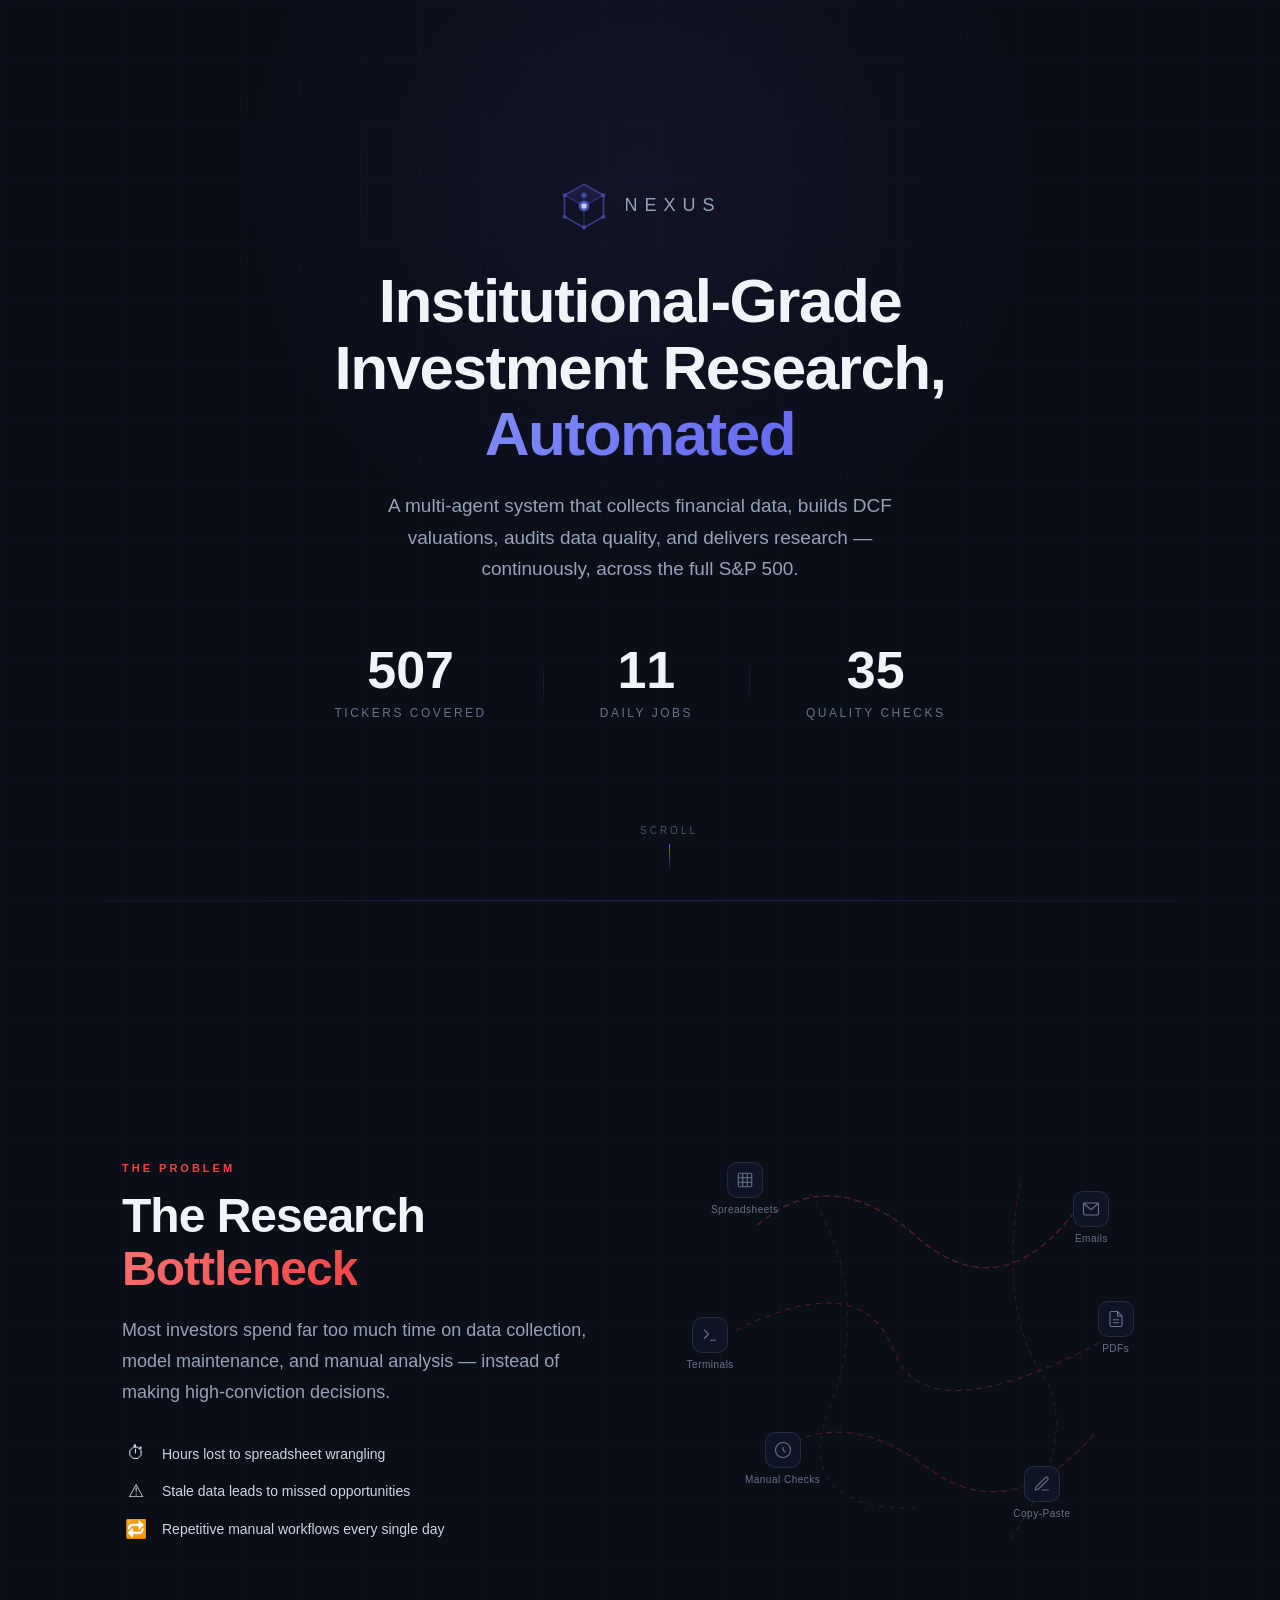
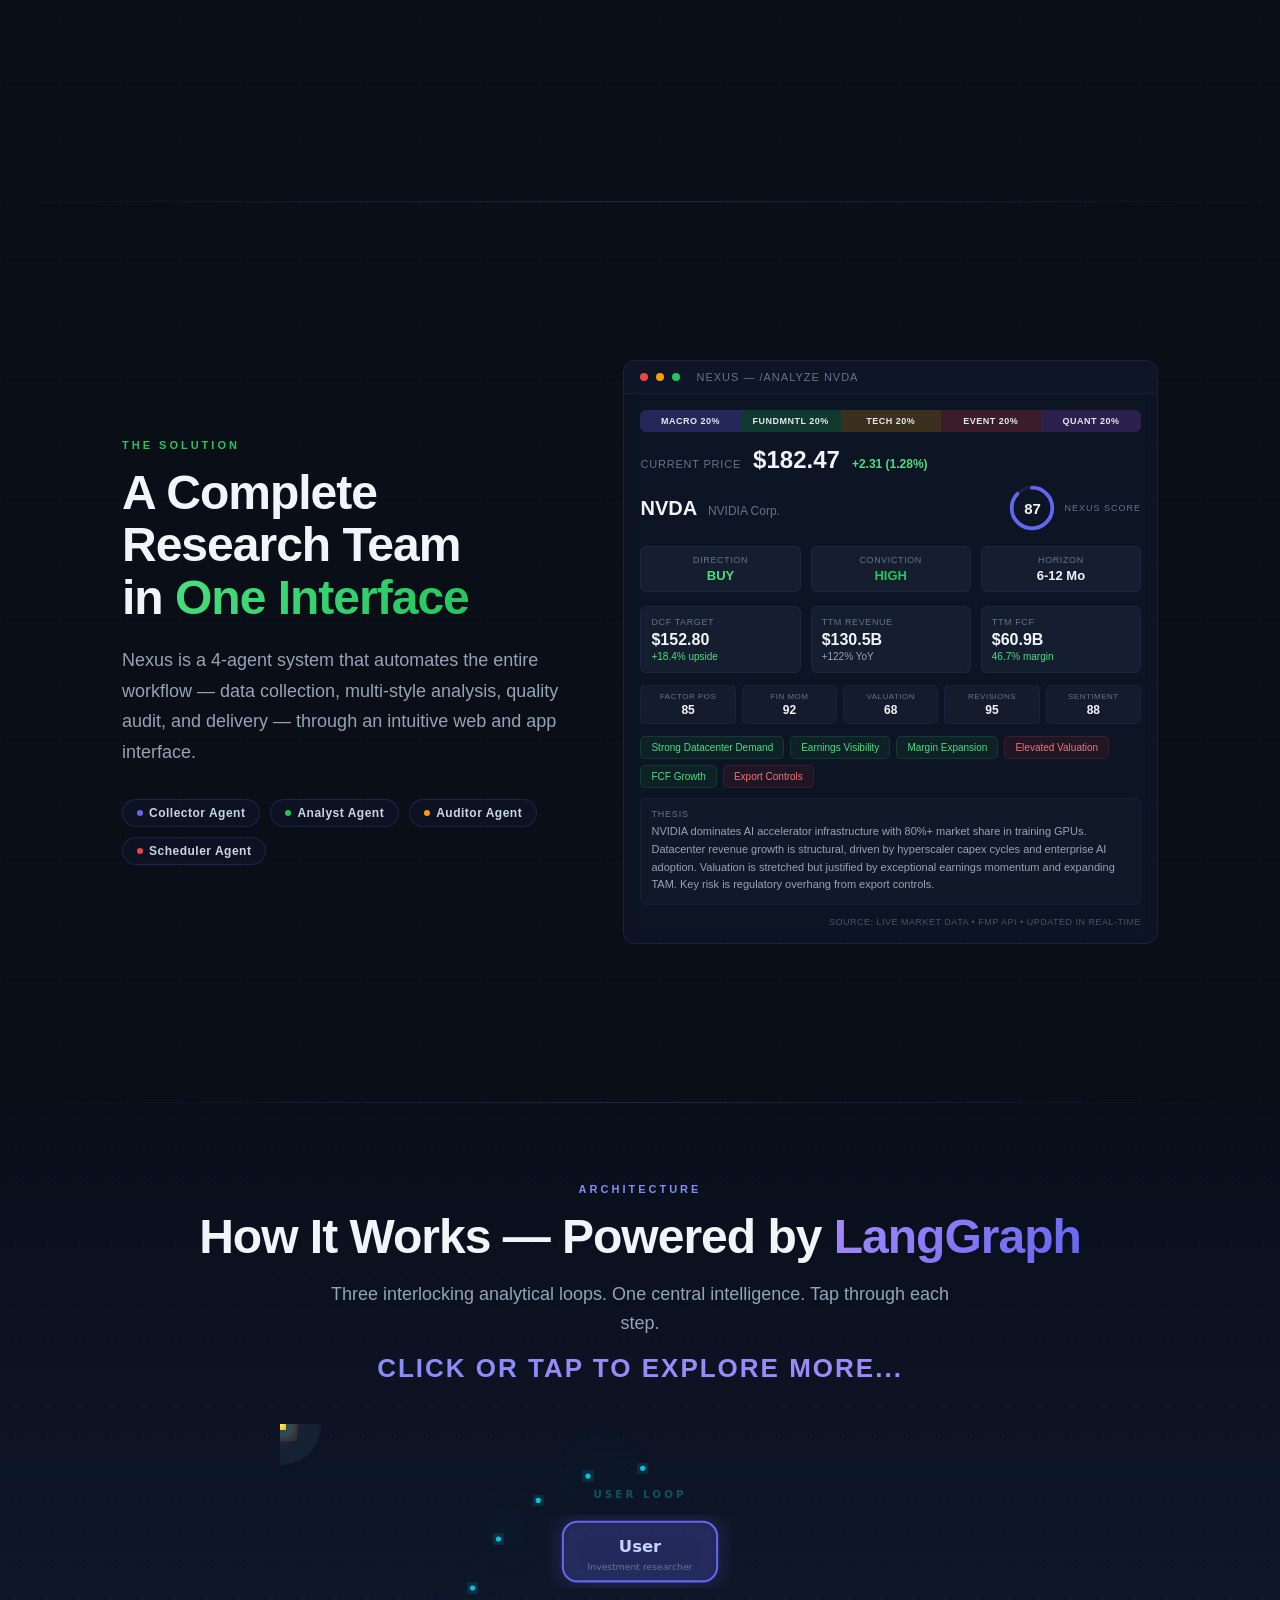
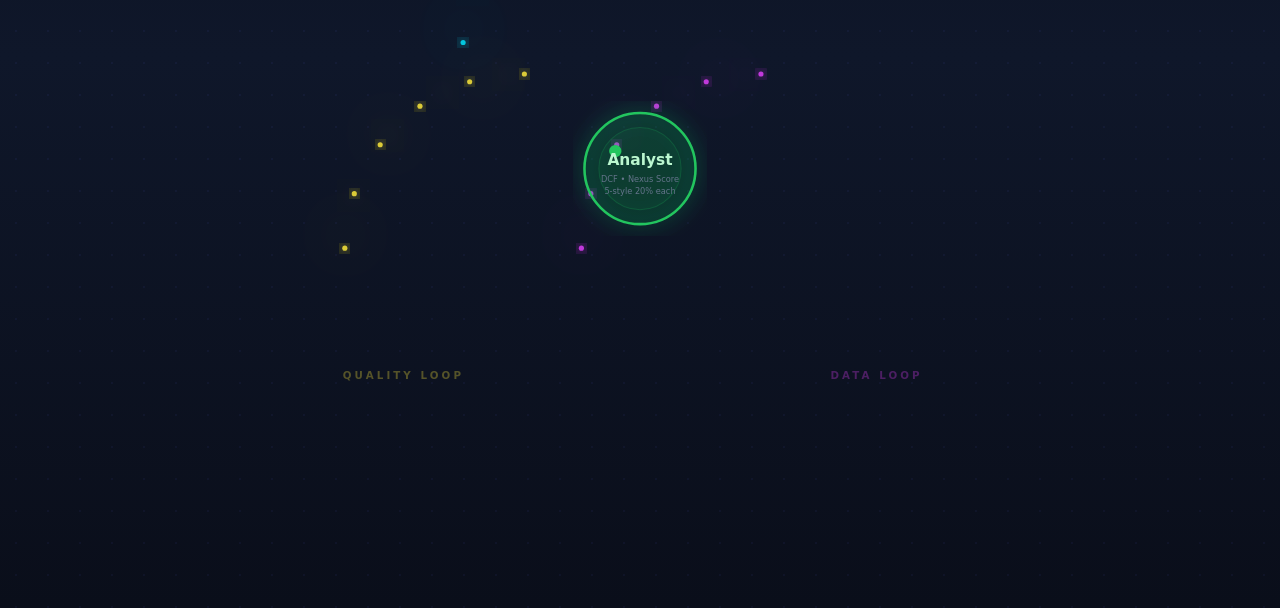
==== commit 173503e8: "Add files via upload" ====
--- a/index.html
+++ b/index.html
@@ -169,43 +169,191 @@
 <div class="flow-tag">Architecture</div>
 <h2 class="flow-title">How It Works &mdash; Powered by <span class="purple-accent">LangGraph</span></h2>
 <p class="flow-sub">Three interlocking analytical loops. One central intelligence. Tap through each step.</p>
-<div class="flow-cta">&#9654; Click or tap to explore more...</div>
+<div class="flow-cta">CLICK OR TAP TO EXPLORE MORE...</div>
 <div class="flow-chart" id="flowChart">
-<svg viewBox="0 0 700 660" fill="none" xmlns="http://www.w3.org/2000/svg">
+<svg viewBox="0 0 700 680" fill="none" xmlns="http://www.w3.org/2000/svg">
 <defs>
-<filter id="glowDot"><feGaussianBlur stdDeviation="5" result="b"/><feMerge><feMergeNode in="b"/><feMergeNode in="b"/><feMergeNode in="SourceGraphic"/></feMerge></filter>
-<filter id="gU"><feDropShadow dx="0" dy="0" stdDeviation="8" flood-color="#6366f1" flood-opacity=".7"/></filter>
-<filter id="gAn"><feDropShadow dx="0" dy="0" stdDeviation="8" flood-color="#22c55e" flood-opacity=".7"/></filter>
-<filter id="gDc"><feDropShadow dx="0" dy="0" stdDeviation="8" flood-color="#818cf8" flood-opacity=".7"/></filter>
-<filter id="gSv"><feDropShadow dx="0" dy="0" stdDeviation="8" flood-color="#f59e0b" flood-opacity=".7"/></filter>
-<marker id="aG" markerWidth="12" markerHeight="8" refX="10" refY="4" orient="auto"><path d="M0 0L12 4L0 8z" fill="#22c55e"/></marker>
-<marker id="aI" markerWidth="12" markerHeight="8" refX="10" refY="4" orient="auto"><path d="M0 0L12 4L0 8z" fill="#818cf8"/></marker>
-<marker id="aA" markerWidth="12" markerHeight="8" refX="10" refY="4" orient="auto"><path d="M0 0L12 4L0 8z" fill="#f59e0b"/></marker>
-<marker id="aDel" markerWidth="12" markerHeight="8" refX="10" refY="4" orient="auto"><path d="M0 0L12 4L0 8z" fill="#4ade80"/></marker>
+<filter id="glowCyan" x="-50%" y="-50%" width="200%" height="200%"><feGaussianBlur in="SourceGraphic" stdDeviation="7" result="b"/><feMerge><feMergeNode in="b"/><feMergeNode in="b"/><feMergeNode in="b"/><feMergeNode in="SourceGraphic"/></feMerge></filter>
+<filter id="glowMagenta" x="-50%" y="-50%" width="200%" height="200%"><feGaussianBlur in="SourceGraphic" stdDeviation="7" result="b"/><feMerge><feMergeNode in="b"/><feMergeNode in="b"/><feMergeNode in="b"/><feMergeNode in="SourceGraphic"/></feMerge></filter>
+<filter id="glowYellow" x="-50%" y="-50%" width="200%" height="200%"><feGaussianBlur in="SourceGraphic" stdDeviation="7" result="b"/><feMerge><feMergeNode in="b"/><feMergeNode in="b"/><feMergeNode in="b"/><feMergeNode in="SourceGraphic"/></feMerge></filter>
+<filter id="trailCyan" x="-80%" y="-80%" width="260%" height="260%"><feGaussianBlur in="SourceGraphic" stdDeviation="18"/></filter>
+<filter id="trailMagenta" x="-80%" y="-80%" width="260%" height="260%"><feGaussianBlur in="SourceGraphic" stdDeviation="18"/></filter>
+<filter id="trailYellow" x="-80%" y="-80%" width="260%" height="260%"><feGaussianBlur in="SourceGraphic" stdDeviation="18"/></filter>
+<filter id="haloC" x="-120%" y="-120%" width="340%" height="340%"><feGaussianBlur in="SourceGraphic" stdDeviation="28"/></filter>
+<filter id="haloM" x="-120%" y="-120%" width="340%" height="340%"><feGaussianBlur in="SourceGraphic" stdDeviation="28"/></filter>
+<filter id="haloY" x="-120%" y="-120%" width="340%" height="340%"><feGaussianBlur in="SourceGraphic" stdDeviation="28"/></filter>
+<filter id="nodeGlowU"><feDropShadow dx="0" dy="0" stdDeviation="10" flood-color="#6366f1" flood-opacity=".8"/></filter>
+<filter id="nodeGlowA"><feDropShadow dx="0" dy="0" stdDeviation="10" flood-color="#22c55e" flood-opacity=".8"/></filter>
+<filter id="nodeGlowD"><feDropShadow dx="0" dy="0" stdDeviation="10" flood-color="#818cf8" flood-opacity=".8"/></filter>
+<filter id="nodeGlowS"><feDropShadow dx="0" dy="0" stdDeviation="10" flood-color="#f59e0b" flood-opacity=".8"/></filter>
 </defs>
 
-<!-- ═══ THREE INTERLOCKING VENN CIRCLES ═══ -->
+<!-- ═══ CIRCLE PATHS (invisible, used for particle motion) ═══ -->
+<path id="cTop" d="M178,215 A172,172 0 1,1 522,215 A172,172 0 1,1 178,215" fill="none" stroke="none"/>
+<path id="cBR" d="M293,415 A172,172 0 1,1 637,415 A172,172 0 1,1 293,415" fill="none" stroke="none"/>
+<path id="cBL" d="M63,415 A172,172 0 1,1 407,415 A172,172 0 1,1 63,415" fill="none" stroke="none"/>
+
+<!-- ═══ MESMERIZING FLOWING PARTICLE STREAMS — 3 layers per circle ═══ -->
 <g class="flow-node" style="transition-delay:.1s">
-<circle cx="350" cy="220" r="170" fill="none" stroke="rgba(99,102,241,.12)" stroke-width="1.5" stroke-dasharray="6 4"/>
-<circle cx="240" cy="410" r="170" fill="none" stroke="rgba(245,158,11,.12)" stroke-width="1.5" stroke-dasharray="6 4"/>
-<circle cx="460" cy="410" r="170" fill="none" stroke="rgba(99,102,241,.12)" stroke-width="1.5" stroke-dasharray="6 4"/>
-<text x="350" y="95" text-anchor="middle" fill="rgba(99,102,241,.2)" font-size="9" font-weight="600" letter-spacing="2" font-family="system-ui">USER LOOP</text>
-<text x="145" y="520" text-anchor="middle" fill="rgba(245,158,11,.2)" font-size="9" font-weight="600" letter-spacing="2" font-family="system-ui">QUALITY LOOP</text>
-<text x="555" y="520" text-anchor="middle" fill="rgba(99,102,241,.2)" font-size="9" font-weight="600" letter-spacing="2" font-family="system-ui">DATA LOOP</text>
+<!-- ── CYAN circle (top / User loop) — mesmerizing flowing stream ── -->
+<circle r="16" fill="#00e5ff" opacity=".07" filter="url(#haloC)"><animateMotion dur="8s" repeatCount="indefinite" begin="0.0s"><mpath href="#cTop"/></animateMotion></circle>
+<circle r="16" fill="#00e5ff" opacity=".07" filter="url(#haloC)"><animateMotion dur="8s" repeatCount="indefinite" begin="0.8s"><mpath href="#cTop"/></animateMotion></circle>
+<circle r="16" fill="#00e5ff" opacity=".07" filter="url(#haloC)"><animateMotion dur="8s" repeatCount="indefinite" begin="1.6s"><mpath href="#cTop"/></animateMotion></circle>
+<circle r="16" fill="#00e5ff" opacity=".07" filter="url(#haloC)"><animateMotion dur="8s" repeatCount="indefinite" begin="2.4s"><mpath href="#cTop"/></animateMotion></circle>
+<circle r="16" fill="#00e5ff" opacity=".07" filter="url(#haloC)"><animateMotion dur="8s" repeatCount="indefinite" begin="3.2s"><mpath href="#cTop"/></animateMotion></circle>
+<circle r="16" fill="#00e5ff" opacity=".07" filter="url(#haloC)"><animateMotion dur="8s" repeatCount="indefinite" begin="4.0s"><mpath href="#cTop"/></animateMotion></circle>
+<circle r="16" fill="#00e5ff" opacity=".07" filter="url(#haloC)"><animateMotion dur="8s" repeatCount="indefinite" begin="4.8s"><mpath href="#cTop"/></animateMotion></circle>
+<circle r="16" fill="#00e5ff" opacity=".07" filter="url(#haloC)"><animateMotion dur="8s" repeatCount="indefinite" begin="5.6s"><mpath href="#cTop"/></animateMotion></circle>
+<circle r="16" fill="#00e5ff" opacity=".07" filter="url(#haloC)"><animateMotion dur="8s" repeatCount="indefinite" begin="6.4s"><mpath href="#cTop"/></animateMotion></circle>
+<circle r="16" fill="#00e5ff" opacity=".07" filter="url(#haloC)"><animateMotion dur="8s" repeatCount="indefinite" begin="7.2s"><mpath href="#cTop"/></animateMotion></circle>
+<circle r="6" fill="#00e5ff" opacity=".18" filter="url(#trailCyan)"><animateMotion dur="7.2s" repeatCount="indefinite" begin="0.00s"><mpath href="#cTop"/></animateMotion></circle>
+<circle r="6" fill="#00e5ff" opacity=".18" filter="url(#trailCyan)"><animateMotion dur="7.2s" repeatCount="indefinite" begin="0.45s"><mpath href="#cTop"/></animateMotion></circle>
+<circle r="6" fill="#00e5ff" opacity=".18" filter="url(#trailCyan)"><animateMotion dur="7.2s" repeatCount="indefinite" begin="0.90s"><mpath href="#cTop"/></animateMotion></circle>
+<circle r="6" fill="#00e5ff" opacity=".18" filter="url(#trailCyan)"><animateMotion dur="7.2s" repeatCount="indefinite" begin="1.35s"><mpath href="#cTop"/></animateMotion></circle>
+<circle r="6" fill="#00e5ff" opacity=".18" filter="url(#trailCyan)"><animateMotion dur="7.2s" repeatCount="indefinite" begin="1.80s"><mpath href="#cTop"/></animateMotion></circle>
+<circle r="6" fill="#00e5ff" opacity=".18" filter="url(#trailCyan)"><animateMotion dur="7.2s" repeatCount="indefinite" begin="2.25s"><mpath href="#cTop"/></animateMotion></circle>
+<circle r="6" fill="#00e5ff" opacity=".18" filter="url(#trailCyan)"><animateMotion dur="7.2s" repeatCount="indefinite" begin="2.70s"><mpath href="#cTop"/></animateMotion></circle>
+<circle r="6" fill="#00e5ff" opacity=".18" filter="url(#trailCyan)"><animateMotion dur="7.2s" repeatCount="indefinite" begin="3.15s"><mpath href="#cTop"/></animateMotion></circle>
+<circle r="6" fill="#00e5ff" opacity=".18" filter="url(#trailCyan)"><animateMotion dur="7.2s" repeatCount="indefinite" begin="3.60s"><mpath href="#cTop"/></animateMotion></circle>
+<circle r="6" fill="#00e5ff" opacity=".18" filter="url(#trailCyan)"><animateMotion dur="7.2s" repeatCount="indefinite" begin="4.05s"><mpath href="#cTop"/></animateMotion></circle>
+<circle r="6" fill="#00e5ff" opacity=".18" filter="url(#trailCyan)"><animateMotion dur="7.2s" repeatCount="indefinite" begin="4.50s"><mpath href="#cTop"/></animateMotion></circle>
+<circle r="6" fill="#00e5ff" opacity=".18" filter="url(#trailCyan)"><animateMotion dur="7.2s" repeatCount="indefinite" begin="4.95s"><mpath href="#cTop"/></animateMotion></circle>
+<circle r="6" fill="#00e5ff" opacity=".18" filter="url(#trailCyan)"><animateMotion dur="7.2s" repeatCount="indefinite" begin="5.40s"><mpath href="#cTop"/></animateMotion></circle>
+<circle r="6" fill="#00e5ff" opacity=".18" filter="url(#trailCyan)"><animateMotion dur="7.2s" repeatCount="indefinite" begin="5.85s"><mpath href="#cTop"/></animateMotion></circle>
+<circle r="6" fill="#00e5ff" opacity=".18" filter="url(#trailCyan)"><animateMotion dur="7.2s" repeatCount="indefinite" begin="6.30s"><mpath href="#cTop"/></animateMotion></circle>
+<circle r="6" fill="#00e5ff" opacity=".18" filter="url(#trailCyan)"><animateMotion dur="7.2s" repeatCount="indefinite" begin="6.75s"><mpath href="#cTop"/></animateMotion></circle>
+<circle r="2.5" fill="#00e5ff" opacity=".85" filter="url(#glowCyan)"><animateMotion dur="6.8s" repeatCount="indefinite" begin="0.00s"><mpath href="#cTop"/></animateMotion></circle>
+<circle r="2.5" fill="#00e5ff" opacity=".85" filter="url(#glowCyan)"><animateMotion dur="6.8s" repeatCount="indefinite" begin="0.34s"><mpath href="#cTop"/></animateMotion></circle>
+<circle r="2.5" fill="#00e5ff" opacity=".85" filter="url(#glowCyan)"><animateMotion dur="6.8s" repeatCount="indefinite" begin="0.68s"><mpath href="#cTop"/></animateMotion></circle>
+<circle r="2.5" fill="#00e5ff" opacity=".85" filter="url(#glowCyan)"><animateMotion dur="6.8s" repeatCount="indefinite" begin="1.02s"><mpath href="#cTop"/></animateMotion></circle>
+<circle r="2.5" fill="#00e5ff" opacity=".85" filter="url(#glowCyan)"><animateMotion dur="6.8s" repeatCount="indefinite" begin="1.36s"><mpath href="#cTop"/></animateMotion></circle>
+<circle r="2.5" fill="#00e5ff" opacity=".85" filter="url(#glowCyan)"><animateMotion dur="6.8s" repeatCount="indefinite" begin="1.70s"><mpath href="#cTop"/></animateMotion></circle>
+<circle r="2.5" fill="#00e5ff" opacity=".85" filter="url(#glowCyan)"><animateMotion dur="6.8s" repeatCount="indefinite" begin="2.04s"><mpath href="#cTop"/></animateMotion></circle>
+<circle r="2.5" fill="#00e5ff" opacity=".85" filter="url(#glowCyan)"><animateMotion dur="6.8s" repeatCount="indefinite" begin="2.38s"><mpath href="#cTop"/></animateMotion></circle>
+<circle r="2.5" fill="#00e5ff" opacity=".85" filter="url(#glowCyan)"><animateMotion dur="6.8s" repeatCount="indefinite" begin="2.72s"><mpath href="#cTop"/></animateMotion></circle>
+<circle r="2.5" fill="#00e5ff" opacity=".85" filter="url(#glowCyan)"><animateMotion dur="6.8s" repeatCount="indefinite" begin="3.06s"><mpath href="#cTop"/></animateMotion></circle>
+<circle r="2.5" fill="#00e5ff" opacity=".85" filter="url(#glowCyan)"><animateMotion dur="6.8s" repeatCount="indefinite" begin="3.40s"><mpath href="#cTop"/></animateMotion></circle>
+<circle r="2.5" fill="#00e5ff" opacity=".85" filter="url(#glowCyan)"><animateMotion dur="6.8s" repeatCount="indefinite" begin="3.74s"><mpath href="#cTop"/></animateMotion></circle>
+<circle r="2.5" fill="#00e5ff" opacity=".85" filter="url(#glowCyan)"><animateMotion dur="6.8s" repeatCount="indefinite" begin="4.08s"><mpath href="#cTop"/></animateMotion></circle>
+<circle r="2.5" fill="#00e5ff" opacity=".85" filter="url(#glowCyan)"><animateMotion dur="6.8s" repeatCount="indefinite" begin="4.42s"><mpath href="#cTop"/></animateMotion></circle>
+<circle r="2.5" fill="#00e5ff" opacity=".85" filter="url(#glowCyan)"><animateMotion dur="6.8s" repeatCount="indefinite" begin="4.76s"><mpath href="#cTop"/></animateMotion></circle>
+<circle r="2.5" fill="#00e5ff" opacity=".85" filter="url(#glowCyan)"><animateMotion dur="6.8s" repeatCount="indefinite" begin="5.10s"><mpath href="#cTop"/></animateMotion></circle>
+<circle r="2.5" fill="#00e5ff" opacity=".85" filter="url(#glowCyan)"><animateMotion dur="6.8s" repeatCount="indefinite" begin="5.44s"><mpath href="#cTop"/></animateMotion></circle>
+<circle r="2.5" fill="#00e5ff" opacity=".85" filter="url(#glowCyan)"><animateMotion dur="6.8s" repeatCount="indefinite" begin="5.78s"><mpath href="#cTop"/></animateMotion></circle>
+<circle r="2.5" fill="#00e5ff" opacity=".85" filter="url(#glowCyan)"><animateMotion dur="6.8s" repeatCount="indefinite" begin="6.12s"><mpath href="#cTop"/></animateMotion></circle>
+<circle r="2.5" fill="#00e5ff" opacity=".85" filter="url(#glowCyan)"><animateMotion dur="6.8s" repeatCount="indefinite" begin="6.46s"><mpath href="#cTop"/></animateMotion></circle>
+<!-- ── MAGENTA circle (bottom-right / Data loop) — mesmerizing flowing stream ── -->
+<circle r="16" fill="#e040fb" opacity=".07" filter="url(#haloM)"><animateMotion dur="8s" repeatCount="indefinite" begin="0.0s"><mpath href="#cBR"/></animateMotion></circle>
+<circle r="16" fill="#e040fb" opacity=".07" filter="url(#haloM)"><animateMotion dur="8s" repeatCount="indefinite" begin="0.8s"><mpath href="#cBR"/></animateMotion></circle>
+<circle r="16" fill="#e040fb" opacity=".07" filter="url(#haloM)"><animateMotion dur="8s" repeatCount="indefinite" begin="1.6s"><mpath href="#cBR"/></animateMotion></circle>
+<circle r="16" fill="#e040fb" opacity=".07" filter="url(#haloM)"><animateMotion dur="8s" repeatCount="indefinite" begin="2.4s"><mpath href="#cBR"/></animateMotion></circle>
+<circle r="16" fill="#e040fb" opacity=".07" filter="url(#haloM)"><animateMotion dur="8s" repeatCount="indefinite" begin="3.2s"><mpath href="#cBR"/></animateMotion></circle>
+<circle r="16" fill="#e040fb" opacity=".07" filter="url(#haloM)"><animateMotion dur="8s" repeatCount="indefinite" begin="4.0s"><mpath href="#cBR"/></animateMotion></circle>
+<circle r="16" fill="#e040fb" opacity=".07" filter="url(#haloM)"><animateMotion dur="8s" repeatCount="indefinite" begin="4.8s"><mpath href="#cBR"/></animateMotion></circle>
+<circle r="16" fill="#e040fb" opacity=".07" filter="url(#haloM)"><animateMotion dur="8s" repeatCount="indefinite" begin="5.6s"><mpath href="#cBR"/></animateMotion></circle>
+<circle r="16" fill="#e040fb" opacity=".07" filter="url(#haloM)"><animateMotion dur="8s" repeatCount="indefinite" begin="6.4s"><mpath href="#cBR"/></animateMotion></circle>
+<circle r="16" fill="#e040fb" opacity=".07" filter="url(#haloM)"><animateMotion dur="8s" repeatCount="indefinite" begin="7.2s"><mpath href="#cBR"/></animateMotion></circle>
+<circle r="6" fill="#e040fb" opacity=".18" filter="url(#trailMagenta)"><animateMotion dur="7.2s" repeatCount="indefinite" begin="0.00s"><mpath href="#cBR"/></animateMotion></circle>
+<circle r="6" fill="#e040fb" opacity=".18" filter="url(#trailMagenta)"><animateMotion dur="7.2s" repeatCount="indefinite" begin="0.45s"><mpath href="#cBR"/></animateMotion></circle>
+<circle r="6" fill="#e040fb" opacity=".18" filter="url(#trailMagenta)"><animateMotion dur="7.2s" repeatCount="indefinite" begin="0.90s"><mpath href="#cBR"/></animateMotion></circle>
+<circle r="6" fill="#e040fb" opacity=".18" filter="url(#trailMagenta)"><animateMotion dur="7.2s" repeatCount="indefinite" begin="1.35s"><mpath href="#cBR"/></animateMotion></circle>
+<circle r="6" fill="#e040fb" opacity=".18" filter="url(#trailMagenta)"><animateMotion dur="7.2s" repeatCount="indefinite" begin="1.80s"><mpath href="#cBR"/></animateMotion></circle>
+<circle r="6" fill="#e040fb" opacity=".18" filter="url(#trailMagenta)"><animateMotion dur="7.2s" repeatCount="indefinite" begin="2.25s"><mpath href="#cBR"/></animateMotion></circle>
+<circle r="6" fill="#e040fb" opacity=".18" filter="url(#trailMagenta)"><animateMotion dur="7.2s" repeatCount="indefinite" begin="2.70s"><mpath href="#cBR"/></animateMotion></circle>
+<circle r="6" fill="#e040fb" opacity=".18" filter="url(#trailMagenta)"><animateMotion dur="7.2s" repeatCount="indefinite" begin="3.15s"><mpath href="#cBR"/></animateMotion></circle>
+<circle r="6" fill="#e040fb" opacity=".18" filter="url(#trailMagenta)"><animateMotion dur="7.2s" repeatCount="indefinite" begin="3.60s"><mpath href="#cBR"/></animateMotion></circle>
+<circle r="6" fill="#e040fb" opacity=".18" filter="url(#trailMagenta)"><animateMotion dur="7.2s" repeatCount="indefinite" begin="4.05s"><mpath href="#cBR"/></animateMotion></circle>
+<circle r="6" fill="#e040fb" opacity=".18" filter="url(#trailMagenta)"><animateMotion dur="7.2s" repeatCount="indefinite" begin="4.50s"><mpath href="#cBR"/></animateMotion></circle>
+<circle r="6" fill="#e040fb" opacity=".18" filter="url(#trailMagenta)"><animateMotion dur="7.2s" repeatCount="indefinite" begin="4.95s"><mpath href="#cBR"/></animateMotion></circle>
+<circle r="6" fill="#e040fb" opacity=".18" filter="url(#trailMagenta)"><animateMotion dur="7.2s" repeatCount="indefinite" begin="5.40s"><mpath href="#cBR"/></animateMotion></circle>
+<circle r="6" fill="#e040fb" opacity=".18" filter="url(#trailMagenta)"><animateMotion dur="7.2s" repeatCount="indefinite" begin="5.85s"><mpath href="#cBR"/></animateMotion></circle>
+<circle r="6" fill="#e040fb" opacity=".18" filter="url(#trailMagenta)"><animateMotion dur="7.2s" repeatCount="indefinite" begin="6.30s"><mpath href="#cBR"/></animateMotion></circle>
+<circle r="6" fill="#e040fb" opacity=".18" filter="url(#trailMagenta)"><animateMotion dur="7.2s" repeatCount="indefinite" begin="6.75s"><mpath href="#cBR"/></animateMotion></circle>
+<circle r="2.5" fill="#e040fb" opacity=".85" filter="url(#glowMagenta)"><animateMotion dur="6.8s" repeatCount="indefinite" begin="0.00s"><mpath href="#cBR"/></animateMotion></circle>
+<circle r="2.5" fill="#e040fb" opacity=".85" filter="url(#glowMagenta)"><animateMotion dur="6.8s" repeatCount="indefinite" begin="0.34s"><mpath href="#cBR"/></animateMotion></circle>
+<circle r="2.5" fill="#e040fb" opacity=".85" filter="url(#glowMagenta)"><animateMotion dur="6.8s" repeatCount="indefinite" begin="0.68s"><mpath href="#cBR"/></animateMotion></circle>
+<circle r="2.5" fill="#e040fb" opacity=".85" filter="url(#glowMagenta)"><animateMotion dur="6.8s" repeatCount="indefinite" begin="1.02s"><mpath href="#cBR"/></animateMotion></circle>
+<circle r="2.5" fill="#e040fb" opacity=".85" filter="url(#glowMagenta)"><animateMotion dur="6.8s" repeatCount="indefinite" begin="1.36s"><mpath href="#cBR"/></animateMotion></circle>
+<circle r="2.5" fill="#e040fb" opacity=".85" filter="url(#glowMagenta)"><animateMotion dur="6.8s" repeatCount="indefinite" begin="1.70s"><mpath href="#cBR"/></animateMotion></circle>
+<circle r="2.5" fill="#e040fb" opacity=".85" filter="url(#glowMagenta)"><animateMotion dur="6.8s" repeatCount="indefinite" begin="2.04s"><mpath href="#cBR"/></animateMotion></circle>
+<circle r="2.5" fill="#e040fb" opacity=".85" filter="url(#glowMagenta)"><animateMotion dur="6.8s" repeatCount="indefinite" begin="2.38s"><mpath href="#cBR"/></animateMotion></circle>
+<circle r="2.5" fill="#e040fb" opacity=".85" filter="url(#glowMagenta)"><animateMotion dur="6.8s" repeatCount="indefinite" begin="2.72s"><mpath href="#cBR"/></animateMotion></circle>
+<circle r="2.5" fill="#e040fb" opacity=".85" filter="url(#glowMagenta)"><animateMotion dur="6.8s" repeatCount="indefinite" begin="3.06s"><mpath href="#cBR"/></animateMotion></circle>
+<circle r="2.5" fill="#e040fb" opacity=".85" filter="url(#glowMagenta)"><animateMotion dur="6.8s" repeatCount="indefinite" begin="3.40s"><mpath href="#cBR"/></animateMotion></circle>
+<circle r="2.5" fill="#e040fb" opacity=".85" filter="url(#glowMagenta)"><animateMotion dur="6.8s" repeatCount="indefinite" begin="3.74s"><mpath href="#cBR"/></animateMotion></circle>
+<circle r="2.5" fill="#e040fb" opacity=".85" filter="url(#glowMagenta)"><animateMotion dur="6.8s" repeatCount="indefinite" begin="4.08s"><mpath href="#cBR"/></animateMotion></circle>
+<circle r="2.5" fill="#e040fb" opacity=".85" filter="url(#glowMagenta)"><animateMotion dur="6.8s" repeatCount="indefinite" begin="4.42s"><mpath href="#cBR"/></animateMotion></circle>
+<circle r="2.5" fill="#e040fb" opacity=".85" filter="url(#glowMagenta)"><animateMotion dur="6.8s" repeatCount="indefinite" begin="4.76s"><mpath href="#cBR"/></animateMotion></circle>
+<circle r="2.5" fill="#e040fb" opacity=".85" filter="url(#glowMagenta)"><animateMotion dur="6.8s" repeatCount="indefinite" begin="5.10s"><mpath href="#cBR"/></animateMotion></circle>
+<circle r="2.5" fill="#e040fb" opacity=".85" filter="url(#glowMagenta)"><animateMotion dur="6.8s" repeatCount="indefinite" begin="5.44s"><mpath href="#cBR"/></animateMotion></circle>
+<circle r="2.5" fill="#e040fb" opacity=".85" filter="url(#glowMagenta)"><animateMotion dur="6.8s" repeatCount="indefinite" begin="5.78s"><mpath href="#cBR"/></animateMotion></circle>
+<circle r="2.5" fill="#e040fb" opacity=".85" filter="url(#glowMagenta)"><animateMotion dur="6.8s" repeatCount="indefinite" begin="6.12s"><mpath href="#cBR"/></animateMotion></circle>
+<circle r="2.5" fill="#e040fb" opacity=".85" filter="url(#glowMagenta)"><animateMotion dur="6.8s" repeatCount="indefinite" begin="6.46s"><mpath href="#cBR"/></animateMotion></circle>
+<!-- ── YELLOW circle (bottom-left / Quality loop) — mesmerizing flowing stream ── -->
+<circle r="16" fill="#ffeb3b" opacity=".07" filter="url(#haloY)"><animateMotion dur="8s" repeatCount="indefinite" begin="0.0s"><mpath href="#cBL"/></animateMotion></circle>
+<circle r="16" fill="#ffeb3b" opacity=".07" filter="url(#haloY)"><animateMotion dur="8s" repeatCount="indefinite" begin="0.8s"><mpath href="#cBL"/></animateMotion></circle>
+<circle r="16" fill="#ffeb3b" opacity=".07" filter="url(#haloY)"><animateMotion dur="8s" repeatCount="indefinite" begin="1.6s"><mpath href="#cBL"/></animateMotion></circle>
+<circle r="16" fill="#ffeb3b" opacity=".07" filter="url(#haloY)"><animateMotion dur="8s" repeatCount="indefinite" begin="2.4s"><mpath href="#cBL"/></animateMotion></circle>
+<circle r="16" fill="#ffeb3b" opacity=".07" filter="url(#haloY)"><animateMotion dur="8s" repeatCount="indefinite" begin="3.2s"><mpath href="#cBL"/></animateMotion></circle>
+<circle r="16" fill="#ffeb3b" opacity=".07" filter="url(#haloY)"><animateMotion dur="8s" repeatCount="indefinite" begin="4.0s"><mpath href="#cBL"/></animateMotion></circle>
+<circle r="16" fill="#ffeb3b" opacity=".07" filter="url(#haloY)"><animateMotion dur="8s" repeatCount="indefinite" begin="4.8s"><mpath href="#cBL"/></animateMotion></circle>
+<circle r="16" fill="#ffeb3b" opacity=".07" filter="url(#haloY)"><animateMotion dur="8s" repeatCount="indefinite" begin="5.6s"><mpath href="#cBL"/></animateMotion></circle>
+<circle r="16" fill="#ffeb3b" opacity=".07" filter="url(#haloY)"><animateMotion dur="8s" repeatCount="indefinite" begin="6.4s"><mpath href="#cBL"/></animateMotion></circle>
+<circle r="16" fill="#ffeb3b" opacity=".07" filter="url(#haloY)"><animateMotion dur="8s" repeatCount="indefinite" begin="7.2s"><mpath href="#cBL"/></animateMotion></circle>
+<circle r="6" fill="#ffeb3b" opacity=".18" filter="url(#trailYellow)"><animateMotion dur="7.2s" repeatCount="indefinite" begin="0.00s"><mpath href="#cBL"/></animateMotion></circle>
+<circle r="6" fill="#ffeb3b" opacity=".18" filter="url(#trailYellow)"><animateMotion dur="7.2s" repeatCount="indefinite" begin="0.45s"><mpath href="#cBL"/></animateMotion></circle>
+<circle r="6" fill="#ffeb3b" opacity=".18" filter="url(#trailYellow)"><animateMotion dur="7.2s" repeatCount="indefinite" begin="0.90s"><mpath href="#cBL"/></animateMotion></circle>
+<circle r="6" fill="#ffeb3b" opacity=".18" filter="url(#trailYellow)"><animateMotion dur="7.2s" repeatCount="indefinite" begin="1.35s"><mpath href="#cBL"/></animateMotion></circle>
+<circle r="6" fill="#ffeb3b" opacity=".18" filter="url(#trailYellow)"><animateMotion dur="7.2s" repeatCount="indefinite" begin="1.80s"><mpath href="#cBL"/></animateMotion></circle>
+<circle r="6" fill="#ffeb3b" opacity=".18" filter="url(#trailYellow)"><animateMotion dur="7.2s" repeatCount="indefinite" begin="2.25s"><mpath href="#cBL"/></animateMotion></circle>
+<circle r="6" fill="#ffeb3b" opacity=".18" filter="url(#trailYellow)"><animateMotion dur="7.2s" repeatCount="indefinite" begin="2.70s"><mpath href="#cBL"/></animateMotion></circle>
+<circle r="6" fill="#ffeb3b" opacity=".18" filter="url(#trailYellow)"><animateMotion dur="7.2s" repeatCount="indefinite" begin="3.15s"><mpath href="#cBL"/></animateMotion></circle>
+<circle r="6" fill="#ffeb3b" opacity=".18" filter="url(#trailYellow)"><animateMotion dur="7.2s" repeatCount="indefinite" begin="3.60s"><mpath href="#cBL"/></animateMotion></circle>
+<circle r="6" fill="#ffeb3b" opacity=".18" filter="url(#trailYellow)"><animateMotion dur="7.2s" repeatCount="indefinite" begin="4.05s"><mpath href="#cBL"/></animateMotion></circle>
+<circle r="6" fill="#ffeb3b" opacity=".18" filter="url(#trailYellow)"><animateMotion dur="7.2s" repeatCount="indefinite" begin="4.50s"><mpath href="#cBL"/></animateMotion></circle>
+<circle r="6" fill="#ffeb3b" opacity=".18" filter="url(#trailYellow)"><animateMotion dur="7.2s" repeatCount="indefinite" begin="4.95s"><mpath href="#cBL"/></animateMotion></circle>
+<circle r="6" fill="#ffeb3b" opacity=".18" filter="url(#trailYellow)"><animateMotion dur="7.2s" repeatCount="indefinite" begin="5.40s"><mpath href="#cBL"/></animateMotion></circle>
+<circle r="6" fill="#ffeb3b" opacity=".18" filter="url(#trailYellow)"><animateMotion dur="7.2s" repeatCount="indefinite" begin="5.85s"><mpath href="#cBL"/></animateMotion></circle>
+<circle r="6" fill="#ffeb3b" opacity=".18" filter="url(#trailYellow)"><animateMotion dur="7.2s" repeatCount="indefinite" begin="6.30s"><mpath href="#cBL"/></animateMotion></circle>
+<circle r="6" fill="#ffeb3b" opacity=".18" filter="url(#trailYellow)"><animateMotion dur="7.2s" repeatCount="indefinite" begin="6.75s"><mpath href="#cBL"/></animateMotion></circle>
+<circle r="2.5" fill="#ffeb3b" opacity=".85" filter="url(#glowYellow)"><animateMotion dur="6.8s" repeatCount="indefinite" begin="0.00s"><mpath href="#cBL"/></animateMotion></circle>
+<circle r="2.5" fill="#ffeb3b" opacity=".85" filter="url(#glowYellow)"><animateMotion dur="6.8s" repeatCount="indefinite" begin="0.34s"><mpath href="#cBL"/></animateMotion></circle>
+<circle r="2.5" fill="#ffeb3b" opacity=".85" filter="url(#glowYellow)"><animateMotion dur="6.8s" repeatCount="indefinite" begin="0.68s"><mpath href="#cBL"/></animateMotion></circle>
+<circle r="2.5" fill="#ffeb3b" opacity=".85" filter="url(#glowYellow)"><animateMotion dur="6.8s" repeatCount="indefinite" begin="1.02s"><mpath href="#cBL"/></animateMotion></circle>
+<circle r="2.5" fill="#ffeb3b" opacity=".85" filter="url(#glowYellow)"><animateMotion dur="6.8s" repeatCount="indefinite" begin="1.36s"><mpath href="#cBL"/></animateMotion></circle>
+<circle r="2.5" fill="#ffeb3b" opacity=".85" filter="url(#glowYellow)"><animateMotion dur="6.8s" repeatCount="indefinite" begin="1.70s"><mpath href="#cBL"/></animateMotion></circle>
+<circle r="2.5" fill="#ffeb3b" opacity=".85" filter="url(#glowYellow)"><animateMotion dur="6.8s" repeatCount="indefinite" begin="2.04s"><mpath href="#cBL"/></animateMotion></circle>
+<circle r="2.5" fill="#ffeb3b" opacity=".85" filter="url(#glowYellow)"><animateMotion dur="6.8s" repeatCount="indefinite" begin="2.38s"><mpath href="#cBL"/></animateMotion></circle>
+<circle r="2.5" fill="#ffeb3b" opacity=".85" filter="url(#glowYellow)"><animateMotion dur="6.8s" repeatCount="indefinite" begin="2.72s"><mpath href="#cBL"/></animateMotion></circle>
+<circle r="2.5" fill="#ffeb3b" opacity=".85" filter="url(#glowYellow)"><animateMotion dur="6.8s" repeatCount="indefinite" begin="3.06s"><mpath href="#cBL"/></animateMotion></circle>
+<circle r="2.5" fill="#ffeb3b" opacity=".85" filter="url(#glowYellow)"><animateMotion dur="6.8s" repeatCount="indefinite" begin="3.40s"><mpath href="#cBL"/></animateMotion></circle>
+<circle r="2.5" fill="#ffeb3b" opacity=".85" filter="url(#glowYellow)"><animateMotion dur="6.8s" repeatCount="indefinite" begin="3.74s"><mpath href="#cBL"/></animateMotion></circle>
+<circle r="2.5" fill="#ffeb3b" opacity=".85" filter="url(#glowYellow)"><animateMotion dur="6.8s" repeatCount="indefinite" begin="4.08s"><mpath href="#cBL"/></animateMotion></circle>
+<circle r="2.5" fill="#ffeb3b" opacity=".85" filter="url(#glowYellow)"><animateMotion dur="6.8s" repeatCount="indefinite" begin="4.42s"><mpath href="#cBL"/></animateMotion></circle>
+<circle r="2.5" fill="#ffeb3b" opacity=".85" filter="url(#glowYellow)"><animateMotion dur="6.8s" repeatCount="indefinite" begin="4.76s"><mpath href="#cBL"/></animateMotion></circle>
+<circle r="2.5" fill="#ffeb3b" opacity=".85" filter="url(#glowYellow)"><animateMotion dur="6.8s" repeatCount="indefinite" begin="5.10s"><mpath href="#cBL"/></animateMotion></circle>
+<circle r="2.5" fill="#ffeb3b" opacity=".85" filter="url(#glowYellow)"><animateMotion dur="6.8s" repeatCount="indefinite" begin="5.44s"><mpath href="#cBL"/></animateMotion></circle>
+<circle r="2.5" fill="#ffeb3b" opacity=".85" filter="url(#glowYellow)"><animateMotion dur="6.8s" repeatCount="indefinite" begin="5.78s"><mpath href="#cBL"/></animateMotion></circle>
+<circle r="2.5" fill="#ffeb3b" opacity=".85" filter="url(#glowYellow)"><animateMotion dur="6.8s" repeatCount="indefinite" begin="6.12s"><mpath href="#cBL"/></animateMotion></circle>
+<circle r="2.5" fill="#ffeb3b" opacity=".85" filter="url(#glowYellow)"><animateMotion dur="6.8s" repeatCount="indefinite" begin="6.46s"><mpath href="#cBL"/></animateMotion></circle>
+<!-- Loop labels -->
+<text x="350" y="72" text-anchor="middle" fill="rgba(0,229,255,.3)" font-size="10" font-weight="700" letter-spacing="3" font-family="system-ui">USER LOOP</text>
+<text x="120" y="540" text-anchor="middle" fill="rgba(255,235,59,.3)" font-size="10" font-weight="700" letter-spacing="3" font-family="system-ui">QUALITY LOOP</text>
+<text x="580" y="540" text-anchor="middle" fill="rgba(224,64,251,.3)" font-size="10" font-weight="700" letter-spacing="3" font-family="system-ui">DATA LOOP</text>
 </g>
 
 <!-- ═══ NODE: User (12 o'clock) ═══ -->
 <g class="flow-node" style="transition-delay:.2s">
-<rect x="275" y="55" width="150" height="60" rx="14" fill="rgba(99,102,241,.15)" stroke="#6366f1" stroke-width="2" filter="url(#gU)"/>
-<text x="350" y="85" text-anchor="middle" fill="#c7d2fe" font-size="16" font-weight="700" font-family="system-ui">User</text>
-<text x="350" y="102" text-anchor="middle" fill="#64748b" font-size="9" font-family="system-ui">Investment researcher</text>
+<rect x="275" y="95" width="150" height="58" rx="14" fill="rgba(99,102,241,.15)" stroke="#6366f1" stroke-width="2" filter="url(#nodeGlowU)"/>
+<text x="350" y="124" text-anchor="middle" fill="#c7d2fe" font-size="16" font-weight="700" font-family="system-ui">User</text>
+<text x="350" y="142" text-anchor="middle" fill="#64748b" font-size="9" font-family="system-ui">Investment researcher</text>
 </g>
 
 <!-- ═══ NODE: Analyst (center — triple overlap) ═══ -->
 <g class="flow-node" style="transition-delay:.4s">
-<circle cx="350" cy="335" r="52" fill="rgba(34,197,94,.1)" stroke="#22c55e" stroke-width="2.5" filter="url(#gAn)"/>
-<circle cx="350" cy="335" r="38" fill="rgba(34,197,94,.06)" stroke="rgba(34,197,94,.2)" stroke-width="1"/>
-<circle cx="328" cy="320" r="6" fill="#22c55e" class="flow-glow"/>
+<circle cx="350" cy="335" r="54" fill="rgba(34,197,94,.1)" stroke="#22c55e" stroke-width="2.5" filter="url(#nodeGlowA)"/>
+<circle cx="350" cy="335" r="40" fill="rgba(34,197,94,.06)" stroke="rgba(34,197,94,.2)" stroke-width="1"/>
+<circle cx="326" cy="318" r="6" fill="#22c55e" class="flow-glow"/>
 <text x="350" y="332" text-anchor="middle" fill="#bbf7d0" font-size="15" font-weight="700" font-family="system-ui">Analyst</text>
 <text x="350" y="348" text-anchor="middle" fill="#64748b" font-size="8" font-family="system-ui">DCF &bull; Nexus Score</text>
 <text x="350" y="360" text-anchor="middle" fill="#64748b" font-size="8" font-family="system-ui">5-style 20% each</text>
@@ -213,70 +361,171 @@
 
 <!-- ═══ NODE: Data Collector (4 o'clock / bottom-right) ═══ -->
 <g class="flow-node" style="transition-delay:.6s">
-<rect x="470" y="460" width="190" height="60" rx="14" fill="rgba(99,102,241,.12)" stroke="#818cf8" stroke-width="2" filter="url(#gDc)"/>
-<circle cx="492" cy="483" r="6" fill="#6366f1" class="flow-glow"/>
-<text x="565" y="487" text-anchor="middle" fill="#c7d2fe" font-size="14" font-weight="700" font-family="system-ui">Data Collector</text>
-<text x="565" y="506" text-anchor="middle" fill="#64748b" font-size="8" font-family="system-ui">FMP API &bull; 507 tickers &bull; point-in-time</text>
-<!-- Big Knowledge Base icon -->
-<rect x="518" y="526" width="95" height="48" rx="10" fill="rgba(99,102,241,.12)" stroke="rgba(99,102,241,.3)" stroke-width="1.5"/>
-<text x="543" y="555" fill="#818cf8" font-size="26" font-family="system-ui">&#128218;</text>
-<text x="573" y="547" fill="#a5b4fc" font-size="10" font-weight="700" font-family="system-ui">Knowledge</text>
-<text x="573" y="562" fill="#818cf8" font-size="10" font-weight="700" font-family="system-ui">Base</text>
+<rect x="470" y="468" width="192" height="58" rx="14" fill="rgba(99,102,241,.12)" stroke="#818cf8" stroke-width="2" filter="url(#nodeGlowD)"/>
+<circle cx="492" cy="490" r="6" fill="#6366f1" class="flow-glow"/>
+<text x="566" y="494" text-anchor="middle" fill="#c7d2fe" font-size="14" font-weight="700" font-family="system-ui">Data Collector</text>
+<text x="566" y="513" text-anchor="middle" fill="#64748b" font-size="8" font-family="system-ui">FMP API &bull; 507 tickers &bull; point-in-time</text>
+<rect x="500" y="534" width="130" height="62" rx="12" fill="rgba(99,102,241,.1)" stroke="rgba(129,140,248,.35)" stroke-width="2"/>
+<text x="534" y="574" fill="#818cf8" font-size="36" font-family="system-ui">&#128218;</text>
+<text x="580" y="558" fill="#a5b4fc" font-size="13" font-weight="800" font-family="system-ui">Knowledge</text>
+<text x="580" y="578" fill="#818cf8" font-size="13" font-weight="800" font-family="system-ui">Base</text>
 </g>
 
 <!-- ═══ NODE: Supervisor (8 o'clock / bottom-left) ═══ -->
 <g class="flow-node" style="transition-delay:.8s">
-<rect x="40" y="460" width="190" height="60" rx="14" fill="rgba(245,158,11,.08)" stroke="#f59e0b" stroke-width="2" filter="url(#gSv)"/>
-<circle cx="62" cy="483" r="6" fill="#f59e0b" class="flow-glow"/>
-<text x="135" y="487" text-anchor="middle" fill="#fde68a" font-size="14" font-weight="700" font-family="system-ui">Supervisor</text>
-<text x="135" y="506" text-anchor="middle" fill="#64748b" font-size="8" font-family="system-ui">35 quality checks &bull; audit &bull; approval</text>
-</g>
-
-<!-- ═══ STEP 1: User → Analyst  "Queries" ═══ -->
+<rect x="38" y="468" width="192" height="58" rx="14" fill="rgba(245,158,11,.08)" stroke="#f59e0b" stroke-width="2" filter="url(#nodeGlowS)"/>
+<circle cx="60" cy="490" r="6" fill="#f59e0b" class="flow-glow"/>
+<text x="134" y="494" text-anchor="middle" fill="#fde68a" font-size="14" font-weight="700" font-family="system-ui">Supervisor</text>
+<text x="134" y="513" text-anchor="middle" fill="#64748b" font-size="8" font-family="system-ui">35 quality checks &bull; audit &bull; approval</text>
+</g>
+
+<!-- ═══════════════════════════════════════════════ -->
+<!-- STEP 1: User → Analyst "Queries" — CYAN, arcs right along top circle -->
+<!-- ═══════════════════════════════════════════════ -->
 <g class="fl-step" id="step1">
-<path id="p1" d="M380 115 C 420 180, 410 250, 380 283" stroke="#22c55e" fill="none" class="fl-arrow" marker-end="url(#aG)"/>
-<circle r="6" fill="#4ade80" class="fl-dot"><animateMotion dur="1.8s" repeatCount="indefinite"><mpath href="#p1"/></animateMotion></circle>
-<text x="425" y="200" fill="#4ade80" font-size="12" font-weight="700" font-family="system-ui">Queries</text>
-</g>
-
-<!-- ═══ STEP 2: Analyst → Data Collector  "Data extraction" ═══ -->
+<path id="p1" d="M385 153 C 490 155, 510 280, 388 281" stroke="none" fill="none"/>
+<circle r="9" fill="#00e5ff" opacity=".15" filter="url(#trailCyan)"><animateMotion dur="3s" repeatCount="indefinite" begin="0s"><mpath href="#p1"/></animateMotion></circle>
+<circle r="3.5" fill="#00e5ff" filter="url(#glowCyan)"><animateMotion dur="3s" repeatCount="indefinite" begin="0s"><mpath href="#p1"/></animateMotion></circle>
+<circle r="9" fill="#00e5ff" opacity=".15" filter="url(#trailCyan)"><animateMotion dur="3s" repeatCount="indefinite" begin="0.375s"><mpath href="#p1"/></animateMotion></circle>
+<circle r="3.5" fill="#00e5ff" filter="url(#glowCyan)"><animateMotion dur="3s" repeatCount="indefinite" begin="0.375s"><mpath href="#p1"/></animateMotion></circle>
+<circle r="9" fill="#00e5ff" opacity=".15" filter="url(#trailCyan)"><animateMotion dur="3s" repeatCount="indefinite" begin="0.75s"><mpath href="#p1"/></animateMotion></circle>
+<circle r="3.5" fill="#00e5ff" filter="url(#glowCyan)"><animateMotion dur="3s" repeatCount="indefinite" begin="0.75s"><mpath href="#p1"/></animateMotion></circle>
+<circle r="9" fill="#00e5ff" opacity=".15" filter="url(#trailCyan)"><animateMotion dur="3s" repeatCount="indefinite" begin="1.125s"><mpath href="#p1"/></animateMotion></circle>
+<circle r="3.5" fill="#00e5ff" filter="url(#glowCyan)"><animateMotion dur="3s" repeatCount="indefinite" begin="1.125s"><mpath href="#p1"/></animateMotion></circle>
+<circle r="9" fill="#00e5ff" opacity=".15" filter="url(#trailCyan)"><animateMotion dur="3s" repeatCount="indefinite" begin="1.5s"><mpath href="#p1"/></animateMotion></circle>
+<circle r="3.5" fill="#00e5ff" filter="url(#glowCyan)"><animateMotion dur="3s" repeatCount="indefinite" begin="1.5s"><mpath href="#p1"/></animateMotion></circle>
+<circle r="9" fill="#00e5ff" opacity=".15" filter="url(#trailCyan)"><animateMotion dur="3s" repeatCount="indefinite" begin="1.875s"><mpath href="#p1"/></animateMotion></circle>
+<circle r="3.5" fill="#00e5ff" filter="url(#glowCyan)"><animateMotion dur="3s" repeatCount="indefinite" begin="1.875s"><mpath href="#p1"/></animateMotion></circle>
+<circle r="9" fill="#00e5ff" opacity=".15" filter="url(#trailCyan)"><animateMotion dur="3s" repeatCount="indefinite" begin="2.25s"><mpath href="#p1"/></animateMotion></circle>
+<circle r="3.5" fill="#00e5ff" filter="url(#glowCyan)"><animateMotion dur="3s" repeatCount="indefinite" begin="2.25s"><mpath href="#p1"/></animateMotion></circle>
+<circle r="9" fill="#00e5ff" opacity=".15" filter="url(#trailCyan)"><animateMotion dur="3s" repeatCount="indefinite" begin="2.625s"><mpath href="#p1"/></animateMotion></circle>
+<circle r="3.5" fill="#00e5ff" filter="url(#glowCyan)"><animateMotion dur="3s" repeatCount="indefinite" begin="2.625s"><mpath href="#p1"/></animateMotion></circle>
+<text x="495" y="218" fill="#00e5ff" font-size="12" font-weight="700" font-family="system-ui" filter="url(#glowCyan)">Queries</text>
+</g>
+
+<!-- ═══════════════════════════════════════════════ -->
+<!-- STEP 2: Analyst → Data Collector "Data extraction" — MAGENTA, arcs right along BR circle -->
+<!-- ═══════════════════════════════════════════════ -->
 <g class="fl-step" id="step2">
-<path id="p2" d="M395 365 C 440 400, 490 430, 520 460" stroke="#818cf8" fill="none" class="fl-arrow" marker-end="url(#aI)"/>
-<circle r="6" fill="#a5b4fc" class="fl-dot"><animateMotion dur="1.8s" repeatCount="indefinite"><mpath href="#p2"/></animateMotion></circle>
-<text x="490" y="400" fill="#a5b4fc" font-size="12" font-weight="700" font-family="system-ui" transform="rotate(40 490 400)">Data extraction</text>
-</g>
-
-<!-- ═══ STEP 3: Data Collector → Analyst  "Analyzing data" ═══ -->
+<path id="p2" d="M400 368 C 480 340, 600 395, 530 468" stroke="none" fill="none"/>
+<circle r="9" fill="#e040fb" opacity=".15" filter="url(#trailMagenta)"><animateMotion dur="3s" repeatCount="indefinite" begin="0s"><mpath href="#p2"/></animateMotion></circle>
+<circle r="3.5" fill="#e040fb" filter="url(#glowMagenta)"><animateMotion dur="3s" repeatCount="indefinite" begin="0s"><mpath href="#p2"/></animateMotion></circle>
+<circle r="9" fill="#e040fb" opacity=".15" filter="url(#trailMagenta)"><animateMotion dur="3s" repeatCount="indefinite" begin="0.375s"><mpath href="#p2"/></animateMotion></circle>
+<circle r="3.5" fill="#e040fb" filter="url(#glowMagenta)"><animateMotion dur="3s" repeatCount="indefinite" begin="0.375s"><mpath href="#p2"/></animateMotion></circle>
+<circle r="9" fill="#e040fb" opacity=".15" filter="url(#trailMagenta)"><animateMotion dur="3s" repeatCount="indefinite" begin="0.75s"><mpath href="#p2"/></animateMotion></circle>
+<circle r="3.5" fill="#e040fb" filter="url(#glowMagenta)"><animateMotion dur="3s" repeatCount="indefinite" begin="0.75s"><mpath href="#p2"/></animateMotion></circle>
+<circle r="9" fill="#e040fb" opacity=".15" filter="url(#trailMagenta)"><animateMotion dur="3s" repeatCount="indefinite" begin="1.125s"><mpath href="#p2"/></animateMotion></circle>
+<circle r="3.5" fill="#e040fb" filter="url(#glowMagenta)"><animateMotion dur="3s" repeatCount="indefinite" begin="1.125s"><mpath href="#p2"/></animateMotion></circle>
+<circle r="9" fill="#e040fb" opacity=".15" filter="url(#trailMagenta)"><animateMotion dur="3s" repeatCount="indefinite" begin="1.5s"><mpath href="#p2"/></animateMotion></circle>
+<circle r="3.5" fill="#e040fb" filter="url(#glowMagenta)"><animateMotion dur="3s" repeatCount="indefinite" begin="1.5s"><mpath href="#p2"/></animateMotion></circle>
+<circle r="9" fill="#e040fb" opacity=".15" filter="url(#trailMagenta)"><animateMotion dur="3s" repeatCount="indefinite" begin="1.875s"><mpath href="#p2"/></animateMotion></circle>
+<circle r="3.5" fill="#e040fb" filter="url(#glowMagenta)"><animateMotion dur="3s" repeatCount="indefinite" begin="1.875s"><mpath href="#p2"/></animateMotion></circle>
+<circle r="9" fill="#e040fb" opacity=".15" filter="url(#trailMagenta)"><animateMotion dur="3s" repeatCount="indefinite" begin="2.25s"><mpath href="#p2"/></animateMotion></circle>
+<circle r="3.5" fill="#e040fb" filter="url(#glowMagenta)"><animateMotion dur="3s" repeatCount="indefinite" begin="2.25s"><mpath href="#p2"/></animateMotion></circle>
+<circle r="9" fill="#e040fb" opacity=".15" filter="url(#trailMagenta)"><animateMotion dur="3s" repeatCount="indefinite" begin="2.625s"><mpath href="#p2"/></animateMotion></circle>
+<circle r="3.5" fill="#e040fb" filter="url(#glowMagenta)"><animateMotion dur="3s" repeatCount="indefinite" begin="2.625s"><mpath href="#p2"/></animateMotion></circle>
+<text x="545" y="380" fill="#e879f9" font-size="12" font-weight="700" font-family="system-ui" filter="url(#glowMagenta)">Data extraction</text>
+</g>
+
+<!-- ═══════════════════════════════════════════════ -->
+<!-- STEP 3: Data Collector → Analyst "Analyzing data" — MAGENTA, arcs bottom along BR circle -->
+<!-- ═══════════════════════════════════════════════ -->
 <g class="fl-step" id="step3">
-<path id="p3" d="M490 460 C 460 420, 420 390, 395 370" stroke="#22c55e" fill="none" class="fl-arrow" marker-end="url(#aG)"/>
-<circle r="6" fill="#4ade80" class="fl-dot"><animateMotion dur="1.8s" repeatCount="indefinite"><mpath href="#p3"/></animateMotion></circle>
-<text x="465" y="437" fill="#4ade80" font-size="12" font-weight="700" font-family="system-ui">Analyzing data</text>
-</g>
-
-<!-- ═══ STEP 4: Analyst → Supervisor  "For Quality Review" ═══ -->
+<path id="p3" d="M500 468 C 430 510, 355 430, 395 372" stroke="none" fill="none"/>
+<circle r="9" fill="#e040fb" opacity=".15" filter="url(#trailMagenta)"><animateMotion dur="3s" repeatCount="indefinite" begin="0s"><mpath href="#p3"/></animateMotion></circle>
+<circle r="3.5" fill="#e040fb" filter="url(#glowMagenta)"><animateMotion dur="3s" repeatCount="indefinite" begin="0s"><mpath href="#p3"/></animateMotion></circle>
+<circle r="9" fill="#e040fb" opacity=".15" filter="url(#trailMagenta)"><animateMotion dur="3s" repeatCount="indefinite" begin="0.375s"><mpath href="#p3"/></animateMotion></circle>
+<circle r="3.5" fill="#e040fb" filter="url(#glowMagenta)"><animateMotion dur="3s" repeatCount="indefinite" begin="0.375s"><mpath href="#p3"/></animateMotion></circle>
+<circle r="9" fill="#e040fb" opacity=".15" filter="url(#trailMagenta)"><animateMotion dur="3s" repeatCount="indefinite" begin="0.75s"><mpath href="#p3"/></animateMotion></circle>
+<circle r="3.5" fill="#e040fb" filter="url(#glowMagenta)"><animateMotion dur="3s" repeatCount="indefinite" begin="0.75s"><mpath href="#p3"/></animateMotion></circle>
+<circle r="9" fill="#e040fb" opacity=".15" filter="url(#trailMagenta)"><animateMotion dur="3s" repeatCount="indefinite" begin="1.125s"><mpath href="#p3"/></animateMotion></circle>
+<circle r="3.5" fill="#e040fb" filter="url(#glowMagenta)"><animateMotion dur="3s" repeatCount="indefinite" begin="1.125s"><mpath href="#p3"/></animateMotion></circle>
+<circle r="9" fill="#e040fb" opacity=".15" filter="url(#trailMagenta)"><animateMotion dur="3s" repeatCount="indefinite" begin="1.5s"><mpath href="#p3"/></animateMotion></circle>
+<circle r="3.5" fill="#e040fb" filter="url(#glowMagenta)"><animateMotion dur="3s" repeatCount="indefinite" begin="1.5s"><mpath href="#p3"/></animateMotion></circle>
+<circle r="9" fill="#e040fb" opacity=".15" filter="url(#trailMagenta)"><animateMotion dur="3s" repeatCount="indefinite" begin="1.875s"><mpath href="#p3"/></animateMotion></circle>
+<circle r="3.5" fill="#e040fb" filter="url(#glowMagenta)"><animateMotion dur="3s" repeatCount="indefinite" begin="1.875s"><mpath href="#p3"/></animateMotion></circle>
+<circle r="9" fill="#e040fb" opacity=".15" filter="url(#trailMagenta)"><animateMotion dur="3s" repeatCount="indefinite" begin="2.25s"><mpath href="#p3"/></animateMotion></circle>
+<circle r="3.5" fill="#e040fb" filter="url(#glowMagenta)"><animateMotion dur="3s" repeatCount="indefinite" begin="2.25s"><mpath href="#p3"/></animateMotion></circle>
+<circle r="9" fill="#e040fb" opacity=".15" filter="url(#trailMagenta)"><animateMotion dur="3s" repeatCount="indefinite" begin="2.625s"><mpath href="#p3"/></animateMotion></circle>
+<circle r="3.5" fill="#e040fb" filter="url(#glowMagenta)"><animateMotion dur="3s" repeatCount="indefinite" begin="2.625s"><mpath href="#p3"/></animateMotion></circle>
+<text x="390" y="505" fill="#e879f9" font-size="12" font-weight="700" font-family="system-ui" filter="url(#glowMagenta)">Analyzing data</text>
+</g>
+
+<!-- ═══════════════════════════════════════════════ -->
+<!-- STEP 4: Analyst → Supervisor "Quality Review" — YELLOW, arcs left along BL circle -->
+<!-- ═══════════════════════════════════════════════ -->
 <g class="fl-step" id="step4">
-<path id="p4" d="M305 365 C 260 400, 210 430, 180 460" stroke="#f59e0b" fill="none" class="fl-arrow" marker-end="url(#aA)"/>
-<circle r="6" fill="#fbbf24" class="fl-dot"><animateMotion dur="1.8s" repeatCount="indefinite"><mpath href="#p4"/></animateMotion></circle>
-<text x="200" y="400" fill="#fbbf24" font-size="12" font-weight="700" font-family="system-ui" transform="rotate(-40 200 400)">Quality Review</text>
-</g>
-
-<!-- ═══ STEP 5: Supervisor → Analyst  "Audit Approved" ═══ -->
+<path id="p4" d="M302 368 C 220 340, 100 395, 170 468" stroke="none" fill="none"/>
+<circle r="9" fill="#ffeb3b" opacity=".15" filter="url(#trailYellow)"><animateMotion dur="3s" repeatCount="indefinite" begin="0s"><mpath href="#p4"/></animateMotion></circle>
+<circle r="3.5" fill="#ffeb3b" filter="url(#glowYellow)"><animateMotion dur="3s" repeatCount="indefinite" begin="0s"><mpath href="#p4"/></animateMotion></circle>
+<circle r="9" fill="#ffeb3b" opacity=".15" filter="url(#trailYellow)"><animateMotion dur="3s" repeatCount="indefinite" begin="0.375s"><mpath href="#p4"/></animateMotion></circle>
+<circle r="3.5" fill="#ffeb3b" filter="url(#glowYellow)"><animateMotion dur="3s" repeatCount="indefinite" begin="0.375s"><mpath href="#p4"/></animateMotion></circle>
+<circle r="9" fill="#ffeb3b" opacity=".15" filter="url(#trailYellow)"><animateMotion dur="3s" repeatCount="indefinite" begin="0.75s"><mpath href="#p4"/></animateMotion></circle>
+<circle r="3.5" fill="#ffeb3b" filter="url(#glowYellow)"><animateMotion dur="3s" repeatCount="indefinite" begin="0.75s"><mpath href="#p4"/></animateMotion></circle>
+<circle r="9" fill="#ffeb3b" opacity=".15" filter="url(#trailYellow)"><animateMotion dur="3s" repeatCount="indefinite" begin="1.125s"><mpath href="#p4"/></animateMotion></circle>
+<circle r="3.5" fill="#ffeb3b" filter="url(#glowYellow)"><animateMotion dur="3s" repeatCount="indefinite" begin="1.125s"><mpath href="#p4"/></animateMotion></circle>
+<circle r="9" fill="#ffeb3b" opacity=".15" filter="url(#trailYellow)"><animateMotion dur="3s" repeatCount="indefinite" begin="1.5s"><mpath href="#p4"/></animateMotion></circle>
+<circle r="3.5" fill="#ffeb3b" filter="url(#glowYellow)"><animateMotion dur="3s" repeatCount="indefinite" begin="1.5s"><mpath href="#p4"/></animateMotion></circle>
+<circle r="9" fill="#ffeb3b" opacity=".15" filter="url(#trailYellow)"><animateMotion dur="3s" repeatCount="indefinite" begin="1.875s"><mpath href="#p4"/></animateMotion></circle>
+<circle r="3.5" fill="#ffeb3b" filter="url(#glowYellow)"><animateMotion dur="3s" repeatCount="indefinite" begin="1.875s"><mpath href="#p4"/></animateMotion></circle>
+<circle r="9" fill="#ffeb3b" opacity=".15" filter="url(#trailYellow)"><animateMotion dur="3s" repeatCount="indefinite" begin="2.25s"><mpath href="#p4"/></animateMotion></circle>
+<circle r="3.5" fill="#ffeb3b" filter="url(#glowYellow)"><animateMotion dur="3s" repeatCount="indefinite" begin="2.25s"><mpath href="#p4"/></animateMotion></circle>
+<circle r="9" fill="#ffeb3b" opacity=".15" filter="url(#trailYellow)"><animateMotion dur="3s" repeatCount="indefinite" begin="2.625s"><mpath href="#p4"/></animateMotion></circle>
+<circle r="3.5" fill="#ffeb3b" filter="url(#glowYellow)"><animateMotion dur="3s" repeatCount="indefinite" begin="2.625s"><mpath href="#p4"/></animateMotion></circle>
+<text x="125" y="380" fill="#fde047" font-size="12" font-weight="700" font-family="system-ui" filter="url(#glowYellow)">Quality Review</text>
+</g>
+
+<!-- ═══════════════════════════════════════════════ -->
+<!-- STEP 5: Supervisor → Analyst "Audit Approved" — YELLOW, arcs bottom along BL circle -->
+<!-- ═══════════════════════════════════════════════ -->
 <g class="fl-step" id="step5">
-<path id="p5" d="M210 460 C 240 420, 280 390, 310 370" stroke="#22c55e" fill="none" class="fl-arrow" marker-end="url(#aG)"/>
-<circle r="6" fill="#4ade80" class="fl-dot"><animateMotion dur="1.8s" repeatCount="indefinite"><mpath href="#p5"/></animateMotion></circle>
-<text x="228" y="437" fill="#4ade80" font-size="12" font-weight="700" font-family="system-ui">Audit Approved</text>
-</g>
-
-<!-- ═══ STEP 6: Analyst → User  "Final Answer" ═══ -->
+<path id="p5" d="M200 468 C 270 510, 345 430, 305 372" stroke="none" fill="none"/>
+<circle r="9" fill="#ffeb3b" opacity=".15" filter="url(#trailYellow)"><animateMotion dur="3s" repeatCount="indefinite" begin="0s"><mpath href="#p5"/></animateMotion></circle>
+<circle r="3.5" fill="#ffeb3b" filter="url(#glowYellow)"><animateMotion dur="3s" repeatCount="indefinite" begin="0s"><mpath href="#p5"/></animateMotion></circle>
+<circle r="9" fill="#ffeb3b" opacity=".15" filter="url(#trailYellow)"><animateMotion dur="3s" repeatCount="indefinite" begin="0.375s"><mpath href="#p5"/></animateMotion></circle>
+<circle r="3.5" fill="#ffeb3b" filter="url(#glowYellow)"><animateMotion dur="3s" repeatCount="indefinite" begin="0.375s"><mpath href="#p5"/></animateMotion></circle>
+<circle r="9" fill="#ffeb3b" opacity=".15" filter="url(#trailYellow)"><animateMotion dur="3s" repeatCount="indefinite" begin="0.75s"><mpath href="#p5"/></animateMotion></circle>
+<circle r="3.5" fill="#ffeb3b" filter="url(#glowYellow)"><animateMotion dur="3s" repeatCount="indefinite" begin="0.75s"><mpath href="#p5"/></animateMotion></circle>
+<circle r="9" fill="#ffeb3b" opacity=".15" filter="url(#trailYellow)"><animateMotion dur="3s" repeatCount="indefinite" begin="1.125s"><mpath href="#p5"/></animateMotion></circle>
+<circle r="3.5" fill="#ffeb3b" filter="url(#glowYellow)"><animateMotion dur="3s" repeatCount="indefinite" begin="1.125s"><mpath href="#p5"/></animateMotion></circle>
+<circle r="9" fill="#ffeb3b" opacity=".15" filter="url(#trailYellow)"><animateMotion dur="3s" repeatCount="indefinite" begin="1.5s"><mpath href="#p5"/></animateMotion></circle>
+<circle r="3.5" fill="#ffeb3b" filter="url(#glowYellow)"><animateMotion dur="3s" repeatCount="indefinite" begin="1.5s"><mpath href="#p5"/></animateMotion></circle>
+<circle r="9" fill="#ffeb3b" opacity=".15" filter="url(#trailYellow)"><animateMotion dur="3s" repeatCount="indefinite" begin="1.875s"><mpath href="#p5"/></animateMotion></circle>
+<circle r="3.5" fill="#ffeb3b" filter="url(#glowYellow)"><animateMotion dur="3s" repeatCount="indefinite" begin="1.875s"><mpath href="#p5"/></animateMotion></circle>
+<circle r="9" fill="#ffeb3b" opacity=".15" filter="url(#trailYellow)"><animateMotion dur="3s" repeatCount="indefinite" begin="2.25s"><mpath href="#p5"/></animateMotion></circle>
+<circle r="3.5" fill="#ffeb3b" filter="url(#glowYellow)"><animateMotion dur="3s" repeatCount="indefinite" begin="2.25s"><mpath href="#p5"/></animateMotion></circle>
+<circle r="9" fill="#ffeb3b" opacity=".15" filter="url(#trailYellow)"><animateMotion dur="3s" repeatCount="indefinite" begin="2.625s"><mpath href="#p5"/></animateMotion></circle>
+<circle r="3.5" fill="#ffeb3b" filter="url(#glowYellow)"><animateMotion dur="3s" repeatCount="indefinite" begin="2.625s"><mpath href="#p5"/></animateMotion></circle>
+<text x="310" y="505" fill="#fde047" font-size="12" font-weight="700" font-family="system-ui" filter="url(#glowYellow)">Audit Approved</text>
+</g>
+
+<!-- ═══════════════════════════════════════════════ -->
+<!-- STEP 6: Analyst → User "Final Answer" — CYAN, arcs left along top circle -->
+<!-- ═══════════════════════════════════════════════ -->
 <g class="fl-step" id="step6">
-<path id="p6" d="M320 283 C 290 250, 280 180, 320 115" stroke="#4ade80" fill="none" class="fl-arrow" marker-end="url(#aDel)"/>
-<circle r="6" fill="#4ade80" class="fl-dot"><animateMotion dur="1.8s" repeatCount="indefinite"><mpath href="#p6"/></animateMotion></circle>
-<text x="262" y="200" fill="#4ade80" font-size="12" font-weight="800" font-family="system-ui">Final Answer</text>
+<path id="p6" d="M315 281 C 200 280, 190 155, 315 153" stroke="none" fill="none"/>
+<circle r="9" fill="#00e5ff" opacity=".15" filter="url(#trailCyan)"><animateMotion dur="3s" repeatCount="indefinite" begin="0s"><mpath href="#p6"/></animateMotion></circle>
+<circle r="3.5" fill="#00e5ff" filter="url(#glowCyan)"><animateMotion dur="3s" repeatCount="indefinite" begin="0s"><mpath href="#p6"/></animateMotion></circle>
+<circle r="9" fill="#00e5ff" opacity=".15" filter="url(#trailCyan)"><animateMotion dur="3s" repeatCount="indefinite" begin="0.375s"><mpath href="#p6"/></animateMotion></circle>
+<circle r="3.5" fill="#00e5ff" filter="url(#glowCyan)"><animateMotion dur="3s" repeatCount="indefinite" begin="0.375s"><mpath href="#p6"/></animateMotion></circle>
+<circle r="9" fill="#00e5ff" opacity=".15" filter="url(#trailCyan)"><animateMotion dur="3s" repeatCount="indefinite" begin="0.75s"><mpath href="#p6"/></animateMotion></circle>
+<circle r="3.5" fill="#00e5ff" filter="url(#glowCyan)"><animateMotion dur="3s" repeatCount="indefinite" begin="0.75s"><mpath href="#p6"/></animateMotion></circle>
+<circle r="9" fill="#00e5ff" opacity=".15" filter="url(#trailCyan)"><animateMotion dur="3s" repeatCount="indefinite" begin="1.125s"><mpath href="#p6"/></animateMotion></circle>
+<circle r="3.5" fill="#00e5ff" filter="url(#glowCyan)"><animateMotion dur="3s" repeatCount="indefinite" begin="1.125s"><mpath href="#p6"/></animateMotion></circle>
+<circle r="9" fill="#00e5ff" opacity=".15" filter="url(#trailCyan)"><animateMotion dur="3s" repeatCount="indefinite" begin="1.5s"><mpath href="#p6"/></animateMotion></circle>
+<circle r="3.5" fill="#00e5ff" filter="url(#glowCyan)"><animateMotion dur="3s" repeatCount="indefinite" begin="1.5s"><mpath href="#p6"/></animateMotion></circle>
+<circle r="9" fill="#00e5ff" opacity=".15" filter="url(#trailCyan)"><animateMotion dur="3s" repeatCount="indefinite" begin="1.875s"><mpath href="#p6"/></animateMotion></circle>
+<circle r="3.5" fill="#00e5ff" filter="url(#glowCyan)"><animateMotion dur="3s" repeatCount="indefinite" begin="1.875s"><mpath href="#p6"/></animateMotion></circle>
+<circle r="9" fill="#00e5ff" opacity=".15" filter="url(#trailCyan)"><animateMotion dur="3s" repeatCount="indefinite" begin="2.25s"><mpath href="#p6"/></animateMotion></circle>
+<circle r="3.5" fill="#00e5ff" filter="url(#glowCyan)"><animateMotion dur="3s" repeatCount="indefinite" begin="2.25s"><mpath href="#p6"/></animateMotion></circle>
+<circle r="9" fill="#00e5ff" opacity=".15" filter="url(#trailCyan)"><animateMotion dur="3s" repeatCount="indefinite" begin="2.625s"><mpath href="#p6"/></animateMotion></circle>
+<circle r="3.5" fill="#00e5ff" filter="url(#glowCyan)"><animateMotion dur="3s" repeatCount="indefinite" begin="2.625s"><mpath href="#p6"/></animateMotion></circle>
+<text x="195" y="218" fill="#00e5ff" font-size="13" font-weight="800" font-family="system-ui" filter="url(#glowCyan)">Final Answer</text>
 </g>
 
 <!-- Step counter -->
 <g class="flow-node" style="transition-delay:1s">
-<text x="350" y="630" text-anchor="middle" fill="#475569" font-size="11" font-family="system-ui" letter-spacing="1" id="stepCounter">Step 0 / 6 &mdash; tap to begin</text>
+<text x="350" y="650" text-anchor="middle" fill="#475569" font-size="11" font-family="system-ui" letter-spacing="1" id="stepCounter">Step 0 / 6 &mdash; tap to begin</text>
 </g>
 </svg>
 </div>
--- a/style.css
+++ b/style.css
@@ -155,8 +155,6 @@
 .flow-glow{animation:pulseGlow 2s ease-in-out infinite}
 .fl-step{opacity:0;transition:opacity .8s ease}
 .fl-step.revealed{opacity:1}
-.fl-arrow{stroke-width:3;stroke-linecap:round}
-.fl-dot{filter:url(#glowDot)}
 
 @media(max-width:768px){.p-container,.s-container{grid-template-columns:1fr;gap:40px}.col-visual{height:320px}}
 @media(max-width:640px){.counter-bar{gap:28px}.counter-divider{display:none}.logo-text{font-size:15px;letter-spacing:5px}}
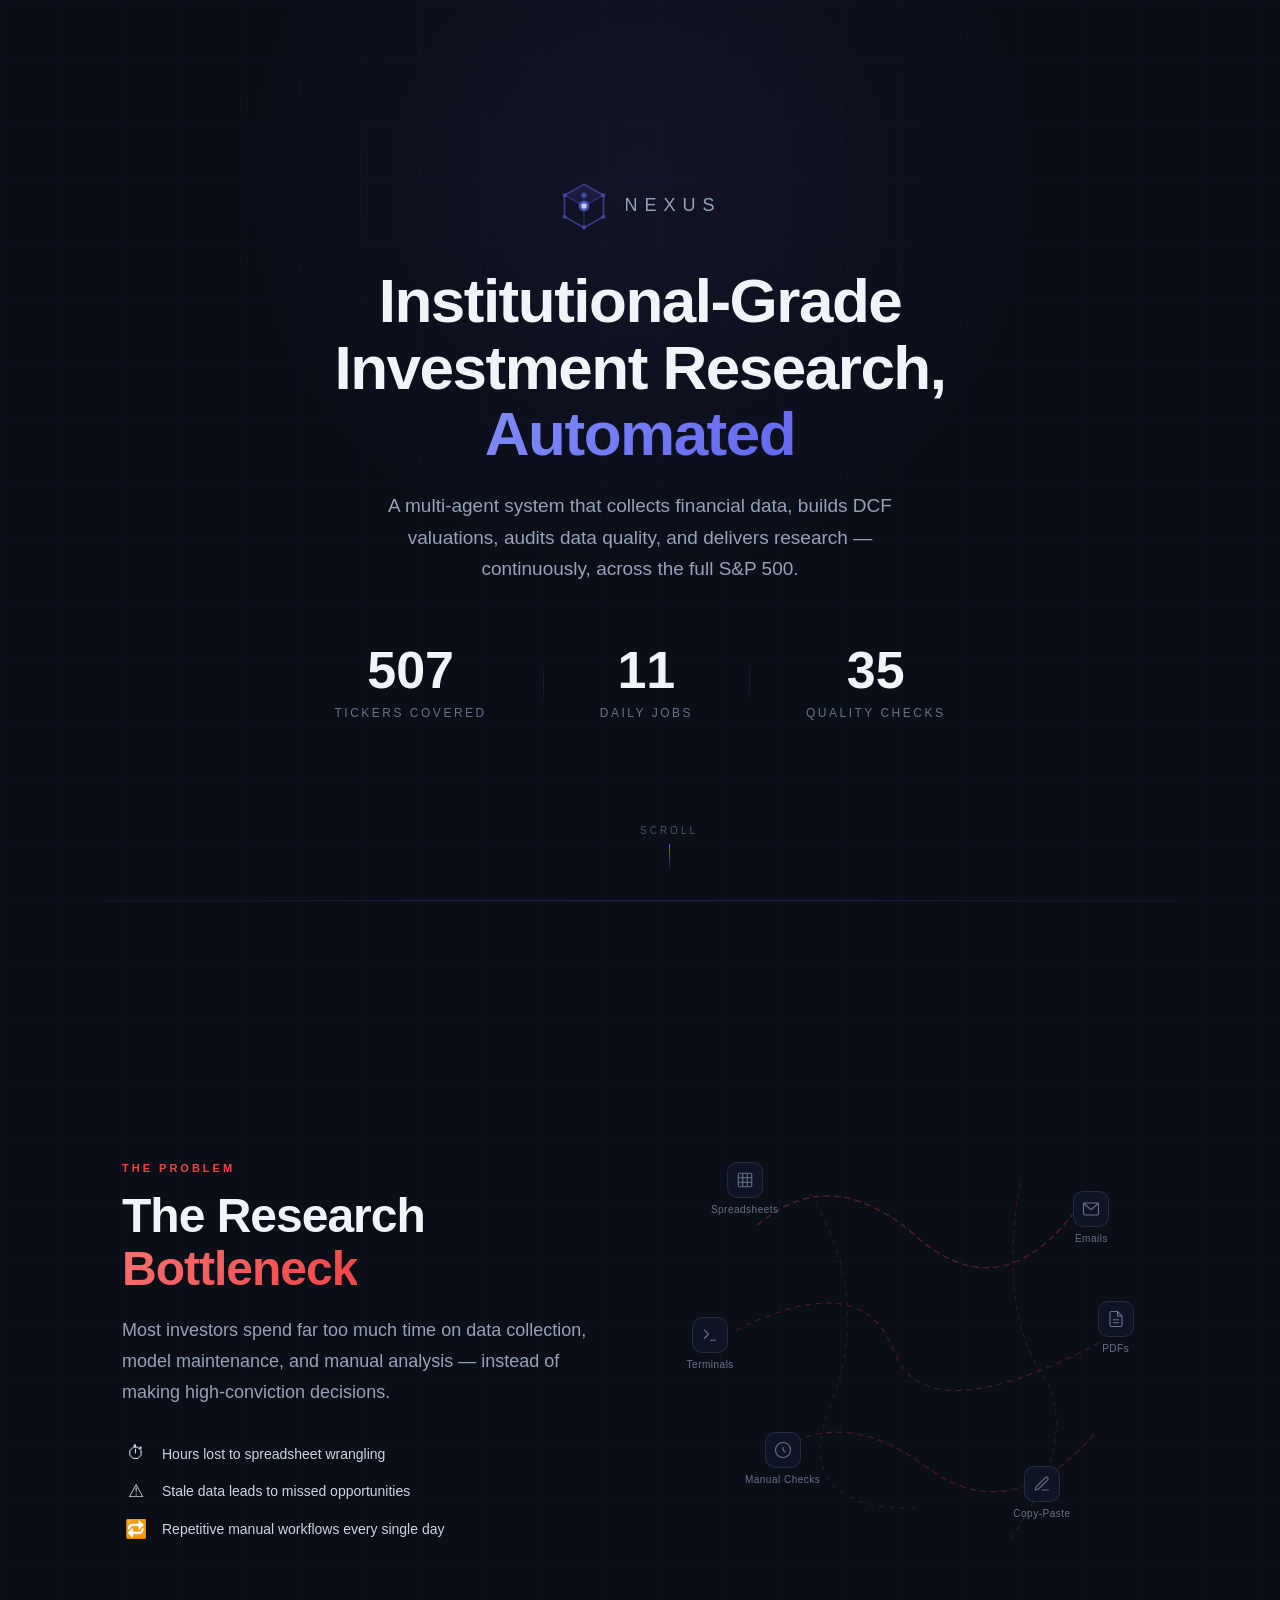
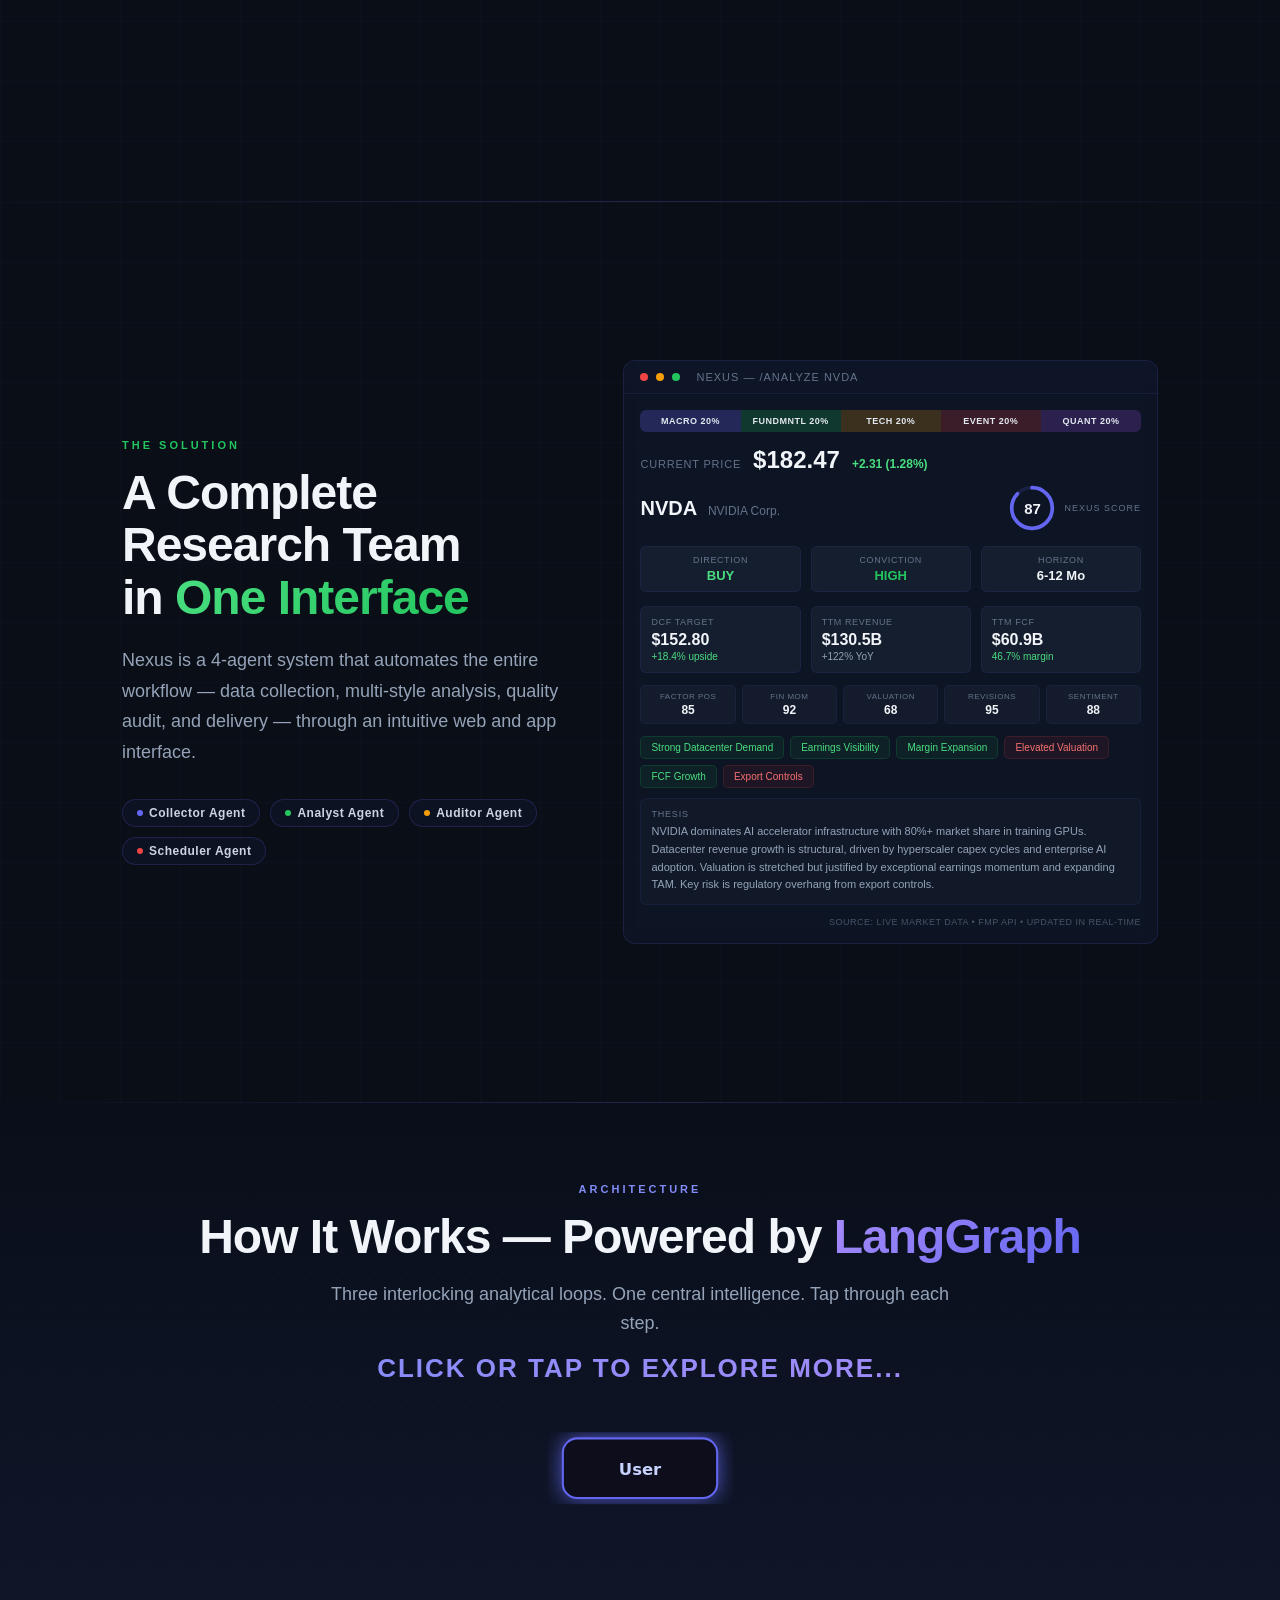
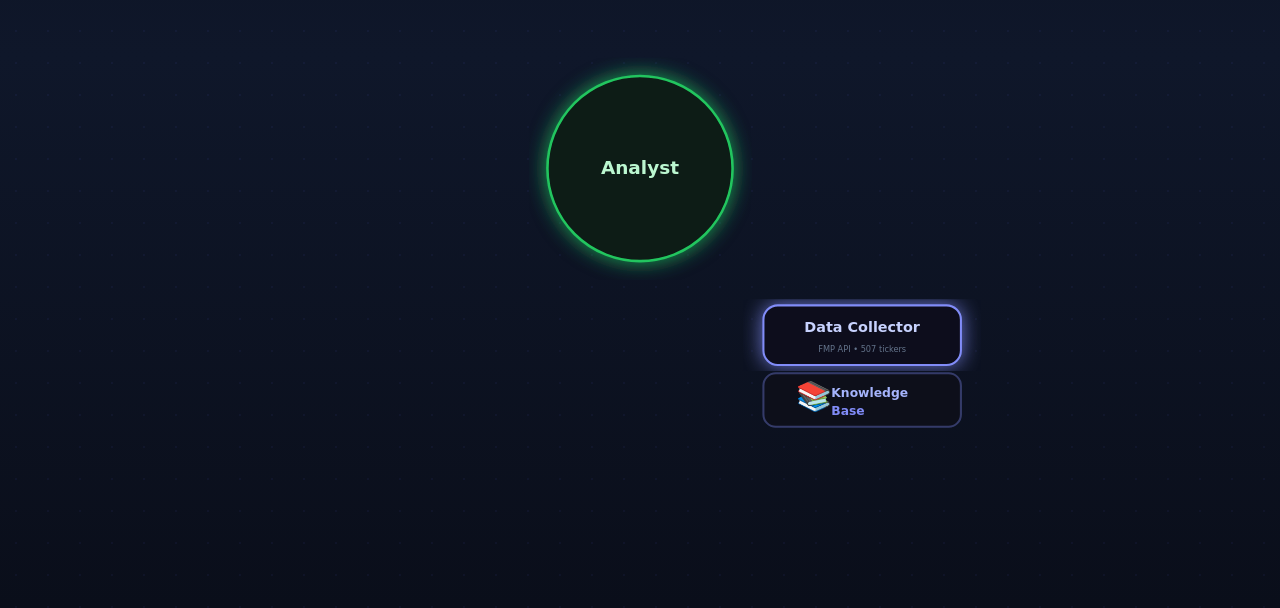
==== commit 7447b2a5: "Add files via upload" ====
--- a/index.html
+++ b/index.html
@@ -173,359 +173,261 @@
 <div class="flow-chart" id="flowChart">
 <svg viewBox="0 0 700 680" fill="none" xmlns="http://www.w3.org/2000/svg">
 <defs>
-<filter id="glowCyan" x="-50%" y="-50%" width="200%" height="200%"><feGaussianBlur in="SourceGraphic" stdDeviation="7" result="b"/><feMerge><feMergeNode in="b"/><feMergeNode in="b"/><feMergeNode in="b"/><feMergeNode in="SourceGraphic"/></feMerge></filter>
-<filter id="glowMagenta" x="-50%" y="-50%" width="200%" height="200%"><feGaussianBlur in="SourceGraphic" stdDeviation="7" result="b"/><feMerge><feMergeNode in="b"/><feMergeNode in="b"/><feMergeNode in="b"/><feMergeNode in="SourceGraphic"/></feMerge></filter>
-<filter id="glowYellow" x="-50%" y="-50%" width="200%" height="200%"><feGaussianBlur in="SourceGraphic" stdDeviation="7" result="b"/><feMerge><feMergeNode in="b"/><feMergeNode in="b"/><feMergeNode in="b"/><feMergeNode in="SourceGraphic"/></feMerge></filter>
-<filter id="trailCyan" x="-80%" y="-80%" width="260%" height="260%"><feGaussianBlur in="SourceGraphic" stdDeviation="18"/></filter>
-<filter id="trailMagenta" x="-80%" y="-80%" width="260%" height="260%"><feGaussianBlur in="SourceGraphic" stdDeviation="18"/></filter>
-<filter id="trailYellow" x="-80%" y="-80%" width="260%" height="260%"><feGaussianBlur in="SourceGraphic" stdDeviation="18"/></filter>
-<filter id="haloC" x="-120%" y="-120%" width="340%" height="340%"><feGaussianBlur in="SourceGraphic" stdDeviation="28"/></filter>
-<filter id="haloM" x="-120%" y="-120%" width="340%" height="340%"><feGaussianBlur in="SourceGraphic" stdDeviation="28"/></filter>
-<filter id="haloY" x="-120%" y="-120%" width="340%" height="340%"><feGaussianBlur in="SourceGraphic" stdDeviation="28"/></filter>
+<filter id="glowCyan" x="-50%" y="-50%" width="200%" height="200%"><feGaussianBlur in="SourceGraphic" stdDeviation="4" result="b"/><feMerge><feMergeNode in="b"/><feMergeNode in="b"/><feMergeNode in="SourceGraphic"/></feMerge></filter>
+<filter id="glowMagenta" x="-50%" y="-50%" width="200%" height="200%"><feGaussianBlur in="SourceGraphic" stdDeviation="4" result="b"/><feMerge><feMergeNode in="b"/><feMergeNode in="b"/><feMergeNode in="SourceGraphic"/></feMerge></filter>
+<filter id="glowYellow" x="-50%" y="-50%" width="200%" height="200%"><feGaussianBlur in="SourceGraphic" stdDeviation="4" result="b"/><feMerge><feMergeNode in="b"/><feMergeNode in="b"/><feMergeNode in="SourceGraphic"/></feMerge></filter>
+<filter id="trailCyan" x="-60%" y="-60%" width="220%" height="220%"><feGaussianBlur in="SourceGraphic" stdDeviation="6"/></filter>
+<filter id="trailMagenta" x="-60%" y="-60%" width="220%" height="220%"><feGaussianBlur in="SourceGraphic" stdDeviation="6"/></filter>
+<filter id="trailYellow" x="-60%" y="-60%" width="220%" height="220%"><feGaussianBlur in="SourceGraphic" stdDeviation="6"/></filter>
 <filter id="nodeGlowU"><feDropShadow dx="0" dy="0" stdDeviation="10" flood-color="#6366f1" flood-opacity=".8"/></filter>
 <filter id="nodeGlowA"><feDropShadow dx="0" dy="0" stdDeviation="10" flood-color="#22c55e" flood-opacity=".8"/></filter>
 <filter id="nodeGlowD"><feDropShadow dx="0" dy="0" stdDeviation="10" flood-color="#818cf8" flood-opacity=".8"/></filter>
 <filter id="nodeGlowS"><feDropShadow dx="0" dy="0" stdDeviation="10" flood-color="#f59e0b" flood-opacity=".8"/></filter>
 </defs>
 
-<!-- ═══ CIRCLE PATHS (invisible, used for particle motion) ═══ -->
-<path id="cTop" d="M178,215 A172,172 0 1,1 522,215 A172,172 0 1,1 178,215" fill="none" stroke="none"/>
-<path id="cBR" d="M293,415 A172,172 0 1,1 637,415 A172,172 0 1,1 293,415" fill="none" stroke="none"/>
-<path id="cBL" d="M63,415 A172,172 0 1,1 407,415 A172,172 0 1,1 63,415" fill="none" stroke="none"/>
-
-<!-- ═══ MESMERIZING FLOWING PARTICLE STREAMS — 3 layers per circle ═══ -->
-<g class="flow-node" style="transition-delay:.1s">
-<!-- ── CYAN circle (top / User loop) — mesmerizing flowing stream ── -->
-<circle r="16" fill="#00e5ff" opacity=".07" filter="url(#haloC)"><animateMotion dur="8s" repeatCount="indefinite" begin="0.0s"><mpath href="#cTop"/></animateMotion></circle>
-<circle r="16" fill="#00e5ff" opacity=".07" filter="url(#haloC)"><animateMotion dur="8s" repeatCount="indefinite" begin="0.8s"><mpath href="#cTop"/></animateMotion></circle>
-<circle r="16" fill="#00e5ff" opacity=".07" filter="url(#haloC)"><animateMotion dur="8s" repeatCount="indefinite" begin="1.6s"><mpath href="#cTop"/></animateMotion></circle>
-<circle r="16" fill="#00e5ff" opacity=".07" filter="url(#haloC)"><animateMotion dur="8s" repeatCount="indefinite" begin="2.4s"><mpath href="#cTop"/></animateMotion></circle>
-<circle r="16" fill="#00e5ff" opacity=".07" filter="url(#haloC)"><animateMotion dur="8s" repeatCount="indefinite" begin="3.2s"><mpath href="#cTop"/></animateMotion></circle>
-<circle r="16" fill="#00e5ff" opacity=".07" filter="url(#haloC)"><animateMotion dur="8s" repeatCount="indefinite" begin="4.0s"><mpath href="#cTop"/></animateMotion></circle>
-<circle r="16" fill="#00e5ff" opacity=".07" filter="url(#haloC)"><animateMotion dur="8s" repeatCount="indefinite" begin="4.8s"><mpath href="#cTop"/></animateMotion></circle>
-<circle r="16" fill="#00e5ff" opacity=".07" filter="url(#haloC)"><animateMotion dur="8s" repeatCount="indefinite" begin="5.6s"><mpath href="#cTop"/></animateMotion></circle>
-<circle r="16" fill="#00e5ff" opacity=".07" filter="url(#haloC)"><animateMotion dur="8s" repeatCount="indefinite" begin="6.4s"><mpath href="#cTop"/></animateMotion></circle>
-<circle r="16" fill="#00e5ff" opacity=".07" filter="url(#haloC)"><animateMotion dur="8s" repeatCount="indefinite" begin="7.2s"><mpath href="#cTop"/></animateMotion></circle>
-<circle r="6" fill="#00e5ff" opacity=".18" filter="url(#trailCyan)"><animateMotion dur="7.2s" repeatCount="indefinite" begin="0.00s"><mpath href="#cTop"/></animateMotion></circle>
-<circle r="6" fill="#00e5ff" opacity=".18" filter="url(#trailCyan)"><animateMotion dur="7.2s" repeatCount="indefinite" begin="0.45s"><mpath href="#cTop"/></animateMotion></circle>
-<circle r="6" fill="#00e5ff" opacity=".18" filter="url(#trailCyan)"><animateMotion dur="7.2s" repeatCount="indefinite" begin="0.90s"><mpath href="#cTop"/></animateMotion></circle>
-<circle r="6" fill="#00e5ff" opacity=".18" filter="url(#trailCyan)"><animateMotion dur="7.2s" repeatCount="indefinite" begin="1.35s"><mpath href="#cTop"/></animateMotion></circle>
-<circle r="6" fill="#00e5ff" opacity=".18" filter="url(#trailCyan)"><animateMotion dur="7.2s" repeatCount="indefinite" begin="1.80s"><mpath href="#cTop"/></animateMotion></circle>
-<circle r="6" fill="#00e5ff" opacity=".18" filter="url(#trailCyan)"><animateMotion dur="7.2s" repeatCount="indefinite" begin="2.25s"><mpath href="#cTop"/></animateMotion></circle>
-<circle r="6" fill="#00e5ff" opacity=".18" filter="url(#trailCyan)"><animateMotion dur="7.2s" repeatCount="indefinite" begin="2.70s"><mpath href="#cTop"/></animateMotion></circle>
-<circle r="6" fill="#00e5ff" opacity=".18" filter="url(#trailCyan)"><animateMotion dur="7.2s" repeatCount="indefinite" begin="3.15s"><mpath href="#cTop"/></animateMotion></circle>
-<circle r="6" fill="#00e5ff" opacity=".18" filter="url(#trailCyan)"><animateMotion dur="7.2s" repeatCount="indefinite" begin="3.60s"><mpath href="#cTop"/></animateMotion></circle>
-<circle r="6" fill="#00e5ff" opacity=".18" filter="url(#trailCyan)"><animateMotion dur="7.2s" repeatCount="indefinite" begin="4.05s"><mpath href="#cTop"/></animateMotion></circle>
-<circle r="6" fill="#00e5ff" opacity=".18" filter="url(#trailCyan)"><animateMotion dur="7.2s" repeatCount="indefinite" begin="4.50s"><mpath href="#cTop"/></animateMotion></circle>
-<circle r="6" fill="#00e5ff" opacity=".18" filter="url(#trailCyan)"><animateMotion dur="7.2s" repeatCount="indefinite" begin="4.95s"><mpath href="#cTop"/></animateMotion></circle>
-<circle r="6" fill="#00e5ff" opacity=".18" filter="url(#trailCyan)"><animateMotion dur="7.2s" repeatCount="indefinite" begin="5.40s"><mpath href="#cTop"/></animateMotion></circle>
-<circle r="6" fill="#00e5ff" opacity=".18" filter="url(#trailCyan)"><animateMotion dur="7.2s" repeatCount="indefinite" begin="5.85s"><mpath href="#cTop"/></animateMotion></circle>
-<circle r="6" fill="#00e5ff" opacity=".18" filter="url(#trailCyan)"><animateMotion dur="7.2s" repeatCount="indefinite" begin="6.30s"><mpath href="#cTop"/></animateMotion></circle>
-<circle r="6" fill="#00e5ff" opacity=".18" filter="url(#trailCyan)"><animateMotion dur="7.2s" repeatCount="indefinite" begin="6.75s"><mpath href="#cTop"/></animateMotion></circle>
-<circle r="2.5" fill="#00e5ff" opacity=".85" filter="url(#glowCyan)"><animateMotion dur="6.8s" repeatCount="indefinite" begin="0.00s"><mpath href="#cTop"/></animateMotion></circle>
-<circle r="2.5" fill="#00e5ff" opacity=".85" filter="url(#glowCyan)"><animateMotion dur="6.8s" repeatCount="indefinite" begin="0.34s"><mpath href="#cTop"/></animateMotion></circle>
-<circle r="2.5" fill="#00e5ff" opacity=".85" filter="url(#glowCyan)"><animateMotion dur="6.8s" repeatCount="indefinite" begin="0.68s"><mpath href="#cTop"/></animateMotion></circle>
-<circle r="2.5" fill="#00e5ff" opacity=".85" filter="url(#glowCyan)"><animateMotion dur="6.8s" repeatCount="indefinite" begin="1.02s"><mpath href="#cTop"/></animateMotion></circle>
-<circle r="2.5" fill="#00e5ff" opacity=".85" filter="url(#glowCyan)"><animateMotion dur="6.8s" repeatCount="indefinite" begin="1.36s"><mpath href="#cTop"/></animateMotion></circle>
-<circle r="2.5" fill="#00e5ff" opacity=".85" filter="url(#glowCyan)"><animateMotion dur="6.8s" repeatCount="indefinite" begin="1.70s"><mpath href="#cTop"/></animateMotion></circle>
-<circle r="2.5" fill="#00e5ff" opacity=".85" filter="url(#glowCyan)"><animateMotion dur="6.8s" repeatCount="indefinite" begin="2.04s"><mpath href="#cTop"/></animateMotion></circle>
-<circle r="2.5" fill="#00e5ff" opacity=".85" filter="url(#glowCyan)"><animateMotion dur="6.8s" repeatCount="indefinite" begin="2.38s"><mpath href="#cTop"/></animateMotion></circle>
-<circle r="2.5" fill="#00e5ff" opacity=".85" filter="url(#glowCyan)"><animateMotion dur="6.8s" repeatCount="indefinite" begin="2.72s"><mpath href="#cTop"/></animateMotion></circle>
-<circle r="2.5" fill="#00e5ff" opacity=".85" filter="url(#glowCyan)"><animateMotion dur="6.8s" repeatCount="indefinite" begin="3.06s"><mpath href="#cTop"/></animateMotion></circle>
-<circle r="2.5" fill="#00e5ff" opacity=".85" filter="url(#glowCyan)"><animateMotion dur="6.8s" repeatCount="indefinite" begin="3.40s"><mpath href="#cTop"/></animateMotion></circle>
-<circle r="2.5" fill="#00e5ff" opacity=".85" filter="url(#glowCyan)"><animateMotion dur="6.8s" repeatCount="indefinite" begin="3.74s"><mpath href="#cTop"/></animateMotion></circle>
-<circle r="2.5" fill="#00e5ff" opacity=".85" filter="url(#glowCyan)"><animateMotion dur="6.8s" repeatCount="indefinite" begin="4.08s"><mpath href="#cTop"/></animateMotion></circle>
-<circle r="2.5" fill="#00e5ff" opacity=".85" filter="url(#glowCyan)"><animateMotion dur="6.8s" repeatCount="indefinite" begin="4.42s"><mpath href="#cTop"/></animateMotion></circle>
-<circle r="2.5" fill="#00e5ff" opacity=".85" filter="url(#glowCyan)"><animateMotion dur="6.8s" repeatCount="indefinite" begin="4.76s"><mpath href="#cTop"/></animateMotion></circle>
-<circle r="2.5" fill="#00e5ff" opacity=".85" filter="url(#glowCyan)"><animateMotion dur="6.8s" repeatCount="indefinite" begin="5.10s"><mpath href="#cTop"/></animateMotion></circle>
-<circle r="2.5" fill="#00e5ff" opacity=".85" filter="url(#glowCyan)"><animateMotion dur="6.8s" repeatCount="indefinite" begin="5.44s"><mpath href="#cTop"/></animateMotion></circle>
-<circle r="2.5" fill="#00e5ff" opacity=".85" filter="url(#glowCyan)"><animateMotion dur="6.8s" repeatCount="indefinite" begin="5.78s"><mpath href="#cTop"/></animateMotion></circle>
-<circle r="2.5" fill="#00e5ff" opacity=".85" filter="url(#glowCyan)"><animateMotion dur="6.8s" repeatCount="indefinite" begin="6.12s"><mpath href="#cTop"/></animateMotion></circle>
-<circle r="2.5" fill="#00e5ff" opacity=".85" filter="url(#glowCyan)"><animateMotion dur="6.8s" repeatCount="indefinite" begin="6.46s"><mpath href="#cTop"/></animateMotion></circle>
-<!-- ── MAGENTA circle (bottom-right / Data loop) — mesmerizing flowing stream ── -->
-<circle r="16" fill="#e040fb" opacity=".07" filter="url(#haloM)"><animateMotion dur="8s" repeatCount="indefinite" begin="0.0s"><mpath href="#cBR"/></animateMotion></circle>
-<circle r="16" fill="#e040fb" opacity=".07" filter="url(#haloM)"><animateMotion dur="8s" repeatCount="indefinite" begin="0.8s"><mpath href="#cBR"/></animateMotion></circle>
-<circle r="16" fill="#e040fb" opacity=".07" filter="url(#haloM)"><animateMotion dur="8s" repeatCount="indefinite" begin="1.6s"><mpath href="#cBR"/></animateMotion></circle>
-<circle r="16" fill="#e040fb" opacity=".07" filter="url(#haloM)"><animateMotion dur="8s" repeatCount="indefinite" begin="2.4s"><mpath href="#cBR"/></animateMotion></circle>
-<circle r="16" fill="#e040fb" opacity=".07" filter="url(#haloM)"><animateMotion dur="8s" repeatCount="indefinite" begin="3.2s"><mpath href="#cBR"/></animateMotion></circle>
-<circle r="16" fill="#e040fb" opacity=".07" filter="url(#haloM)"><animateMotion dur="8s" repeatCount="indefinite" begin="4.0s"><mpath href="#cBR"/></animateMotion></circle>
-<circle r="16" fill="#e040fb" opacity=".07" filter="url(#haloM)"><animateMotion dur="8s" repeatCount="indefinite" begin="4.8s"><mpath href="#cBR"/></animateMotion></circle>
-<circle r="16" fill="#e040fb" opacity=".07" filter="url(#haloM)"><animateMotion dur="8s" repeatCount="indefinite" begin="5.6s"><mpath href="#cBR"/></animateMotion></circle>
-<circle r="16" fill="#e040fb" opacity=".07" filter="url(#haloM)"><animateMotion dur="8s" repeatCount="indefinite" begin="6.4s"><mpath href="#cBR"/></animateMotion></circle>
-<circle r="16" fill="#e040fb" opacity=".07" filter="url(#haloM)"><animateMotion dur="8s" repeatCount="indefinite" begin="7.2s"><mpath href="#cBR"/></animateMotion></circle>
-<circle r="6" fill="#e040fb" opacity=".18" filter="url(#trailMagenta)"><animateMotion dur="7.2s" repeatCount="indefinite" begin="0.00s"><mpath href="#cBR"/></animateMotion></circle>
-<circle r="6" fill="#e040fb" opacity=".18" filter="url(#trailMagenta)"><animateMotion dur="7.2s" repeatCount="indefinite" begin="0.45s"><mpath href="#cBR"/></animateMotion></circle>
-<circle r="6" fill="#e040fb" opacity=".18" filter="url(#trailMagenta)"><animateMotion dur="7.2s" repeatCount="indefinite" begin="0.90s"><mpath href="#cBR"/></animateMotion></circle>
-<circle r="6" fill="#e040fb" opacity=".18" filter="url(#trailMagenta)"><animateMotion dur="7.2s" repeatCount="indefinite" begin="1.35s"><mpath href="#cBR"/></animateMotion></circle>
-<circle r="6" fill="#e040fb" opacity=".18" filter="url(#trailMagenta)"><animateMotion dur="7.2s" repeatCount="indefinite" begin="1.80s"><mpath href="#cBR"/></animateMotion></circle>
-<circle r="6" fill="#e040fb" opacity=".18" filter="url(#trailMagenta)"><animateMotion dur="7.2s" repeatCount="indefinite" begin="2.25s"><mpath href="#cBR"/></animateMotion></circle>
-<circle r="6" fill="#e040fb" opacity=".18" filter="url(#trailMagenta)"><animateMotion dur="7.2s" repeatCount="indefinite" begin="2.70s"><mpath href="#cBR"/></animateMotion></circle>
-<circle r="6" fill="#e040fb" opacity=".18" filter="url(#trailMagenta)"><animateMotion dur="7.2s" repeatCount="indefinite" begin="3.15s"><mpath href="#cBR"/></animateMotion></circle>
-<circle r="6" fill="#e040fb" opacity=".18" filter="url(#trailMagenta)"><animateMotion dur="7.2s" repeatCount="indefinite" begin="3.60s"><mpath href="#cBR"/></animateMotion></circle>
-<circle r="6" fill="#e040fb" opacity=".18" filter="url(#trailMagenta)"><animateMotion dur="7.2s" repeatCount="indefinite" begin="4.05s"><mpath href="#cBR"/></animateMotion></circle>
-<circle r="6" fill="#e040fb" opacity=".18" filter="url(#trailMagenta)"><animateMotion dur="7.2s" repeatCount="indefinite" begin="4.50s"><mpath href="#cBR"/></animateMotion></circle>
-<circle r="6" fill="#e040fb" opacity=".18" filter="url(#trailMagenta)"><animateMotion dur="7.2s" repeatCount="indefinite" begin="4.95s"><mpath href="#cBR"/></animateMotion></circle>
-<circle r="6" fill="#e040fb" opacity=".18" filter="url(#trailMagenta)"><animateMotion dur="7.2s" repeatCount="indefinite" begin="5.40s"><mpath href="#cBR"/></animateMotion></circle>
-<circle r="6" fill="#e040fb" opacity=".18" filter="url(#trailMagenta)"><animateMotion dur="7.2s" repeatCount="indefinite" begin="5.85s"><mpath href="#cBR"/></animateMotion></circle>
-<circle r="6" fill="#e040fb" opacity=".18" filter="url(#trailMagenta)"><animateMotion dur="7.2s" repeatCount="indefinite" begin="6.30s"><mpath href="#cBR"/></animateMotion></circle>
-<circle r="6" fill="#e040fb" opacity=".18" filter="url(#trailMagenta)"><animateMotion dur="7.2s" repeatCount="indefinite" begin="6.75s"><mpath href="#cBR"/></animateMotion></circle>
-<circle r="2.5" fill="#e040fb" opacity=".85" filter="url(#glowMagenta)"><animateMotion dur="6.8s" repeatCount="indefinite" begin="0.00s"><mpath href="#cBR"/></animateMotion></circle>
-<circle r="2.5" fill="#e040fb" opacity=".85" filter="url(#glowMagenta)"><animateMotion dur="6.8s" repeatCount="indefinite" begin="0.34s"><mpath href="#cBR"/></animateMotion></circle>
-<circle r="2.5" fill="#e040fb" opacity=".85" filter="url(#glowMagenta)"><animateMotion dur="6.8s" repeatCount="indefinite" begin="0.68s"><mpath href="#cBR"/></animateMotion></circle>
-<circle r="2.5" fill="#e040fb" opacity=".85" filter="url(#glowMagenta)"><animateMotion dur="6.8s" repeatCount="indefinite" begin="1.02s"><mpath href="#cBR"/></animateMotion></circle>
-<circle r="2.5" fill="#e040fb" opacity=".85" filter="url(#glowMagenta)"><animateMotion dur="6.8s" repeatCount="indefinite" begin="1.36s"><mpath href="#cBR"/></animateMotion></circle>
-<circle r="2.5" fill="#e040fb" opacity=".85" filter="url(#glowMagenta)"><animateMotion dur="6.8s" repeatCount="indefinite" begin="1.70s"><mpath href="#cBR"/></animateMotion></circle>
-<circle r="2.5" fill="#e040fb" opacity=".85" filter="url(#glowMagenta)"><animateMotion dur="6.8s" repeatCount="indefinite" begin="2.04s"><mpath href="#cBR"/></animateMotion></circle>
-<circle r="2.5" fill="#e040fb" opacity=".85" filter="url(#glowMagenta)"><animateMotion dur="6.8s" repeatCount="indefinite" begin="2.38s"><mpath href="#cBR"/></animateMotion></circle>
-<circle r="2.5" fill="#e040fb" opacity=".85" filter="url(#glowMagenta)"><animateMotion dur="6.8s" repeatCount="indefinite" begin="2.72s"><mpath href="#cBR"/></animateMotion></circle>
-<circle r="2.5" fill="#e040fb" opacity=".85" filter="url(#glowMagenta)"><animateMotion dur="6.8s" repeatCount="indefinite" begin="3.06s"><mpath href="#cBR"/></animateMotion></circle>
-<circle r="2.5" fill="#e040fb" opacity=".85" filter="url(#glowMagenta)"><animateMotion dur="6.8s" repeatCount="indefinite" begin="3.40s"><mpath href="#cBR"/></animateMotion></circle>
-<circle r="2.5" fill="#e040fb" opacity=".85" filter="url(#glowMagenta)"><animateMotion dur="6.8s" repeatCount="indefinite" begin="3.74s"><mpath href="#cBR"/></animateMotion></circle>
-<circle r="2.5" fill="#e040fb" opacity=".85" filter="url(#glowMagenta)"><animateMotion dur="6.8s" repeatCount="indefinite" begin="4.08s"><mpath href="#cBR"/></animateMotion></circle>
-<circle r="2.5" fill="#e040fb" opacity=".85" filter="url(#glowMagenta)"><animateMotion dur="6.8s" repeatCount="indefinite" begin="4.42s"><mpath href="#cBR"/></animateMotion></circle>
-<circle r="2.5" fill="#e040fb" opacity=".85" filter="url(#glowMagenta)"><animateMotion dur="6.8s" repeatCount="indefinite" begin="4.76s"><mpath href="#cBR"/></animateMotion></circle>
-<circle r="2.5" fill="#e040fb" opacity=".85" filter="url(#glowMagenta)"><animateMotion dur="6.8s" repeatCount="indefinite" begin="5.10s"><mpath href="#cBR"/></animateMotion></circle>
-<circle r="2.5" fill="#e040fb" opacity=".85" filter="url(#glowMagenta)"><animateMotion dur="6.8s" repeatCount="indefinite" begin="5.44s"><mpath href="#cBR"/></animateMotion></circle>
-<circle r="2.5" fill="#e040fb" opacity=".85" filter="url(#glowMagenta)"><animateMotion dur="6.8s" repeatCount="indefinite" begin="5.78s"><mpath href="#cBR"/></animateMotion></circle>
-<circle r="2.5" fill="#e040fb" opacity=".85" filter="url(#glowMagenta)"><animateMotion dur="6.8s" repeatCount="indefinite" begin="6.12s"><mpath href="#cBR"/></animateMotion></circle>
-<circle r="2.5" fill="#e040fb" opacity=".85" filter="url(#glowMagenta)"><animateMotion dur="6.8s" repeatCount="indefinite" begin="6.46s"><mpath href="#cBR"/></animateMotion></circle>
-<!-- ── YELLOW circle (bottom-left / Quality loop) — mesmerizing flowing stream ── -->
-<circle r="16" fill="#ffeb3b" opacity=".07" filter="url(#haloY)"><animateMotion dur="8s" repeatCount="indefinite" begin="0.0s"><mpath href="#cBL"/></animateMotion></circle>
-<circle r="16" fill="#ffeb3b" opacity=".07" filter="url(#haloY)"><animateMotion dur="8s" repeatCount="indefinite" begin="0.8s"><mpath href="#cBL"/></animateMotion></circle>
-<circle r="16" fill="#ffeb3b" opacity=".07" filter="url(#haloY)"><animateMotion dur="8s" repeatCount="indefinite" begin="1.6s"><mpath href="#cBL"/></animateMotion></circle>
-<circle r="16" fill="#ffeb3b" opacity=".07" filter="url(#haloY)"><animateMotion dur="8s" repeatCount="indefinite" begin="2.4s"><mpath href="#cBL"/></animateMotion></circle>
-<circle r="16" fill="#ffeb3b" opacity=".07" filter="url(#haloY)"><animateMotion dur="8s" repeatCount="indefinite" begin="3.2s"><mpath href="#cBL"/></animateMotion></circle>
-<circle r="16" fill="#ffeb3b" opacity=".07" filter="url(#haloY)"><animateMotion dur="8s" repeatCount="indefinite" begin="4.0s"><mpath href="#cBL"/></animateMotion></circle>
-<circle r="16" fill="#ffeb3b" opacity=".07" filter="url(#haloY)"><animateMotion dur="8s" repeatCount="indefinite" begin="4.8s"><mpath href="#cBL"/></animateMotion></circle>
-<circle r="16" fill="#ffeb3b" opacity=".07" filter="url(#haloY)"><animateMotion dur="8s" repeatCount="indefinite" begin="5.6s"><mpath href="#cBL"/></animateMotion></circle>
-<circle r="16" fill="#ffeb3b" opacity=".07" filter="url(#haloY)"><animateMotion dur="8s" repeatCount="indefinite" begin="6.4s"><mpath href="#cBL"/></animateMotion></circle>
-<circle r="16" fill="#ffeb3b" opacity=".07" filter="url(#haloY)"><animateMotion dur="8s" repeatCount="indefinite" begin="7.2s"><mpath href="#cBL"/></animateMotion></circle>
-<circle r="6" fill="#ffeb3b" opacity=".18" filter="url(#trailYellow)"><animateMotion dur="7.2s" repeatCount="indefinite" begin="0.00s"><mpath href="#cBL"/></animateMotion></circle>
-<circle r="6" fill="#ffeb3b" opacity=".18" filter="url(#trailYellow)"><animateMotion dur="7.2s" repeatCount="indefinite" begin="0.45s"><mpath href="#cBL"/></animateMotion></circle>
-<circle r="6" fill="#ffeb3b" opacity=".18" filter="url(#trailYellow)"><animateMotion dur="7.2s" repeatCount="indefinite" begin="0.90s"><mpath href="#cBL"/></animateMotion></circle>
-<circle r="6" fill="#ffeb3b" opacity=".18" filter="url(#trailYellow)"><animateMotion dur="7.2s" repeatCount="indefinite" begin="1.35s"><mpath href="#cBL"/></animateMotion></circle>
-<circle r="6" fill="#ffeb3b" opacity=".18" filter="url(#trailYellow)"><animateMotion dur="7.2s" repeatCount="indefinite" begin="1.80s"><mpath href="#cBL"/></animateMotion></circle>
-<circle r="6" fill="#ffeb3b" opacity=".18" filter="url(#trailYellow)"><animateMotion dur="7.2s" repeatCount="indefinite" begin="2.25s"><mpath href="#cBL"/></animateMotion></circle>
-<circle r="6" fill="#ffeb3b" opacity=".18" filter="url(#trailYellow)"><animateMotion dur="7.2s" repeatCount="indefinite" begin="2.70s"><mpath href="#cBL"/></animateMotion></circle>
-<circle r="6" fill="#ffeb3b" opacity=".18" filter="url(#trailYellow)"><animateMotion dur="7.2s" repeatCount="indefinite" begin="3.15s"><mpath href="#cBL"/></animateMotion></circle>
-<circle r="6" fill="#ffeb3b" opacity=".18" filter="url(#trailYellow)"><animateMotion dur="7.2s" repeatCount="indefinite" begin="3.60s"><mpath href="#cBL"/></animateMotion></circle>
-<circle r="6" fill="#ffeb3b" opacity=".18" filter="url(#trailYellow)"><animateMotion dur="7.2s" repeatCount="indefinite" begin="4.05s"><mpath href="#cBL"/></animateMotion></circle>
-<circle r="6" fill="#ffeb3b" opacity=".18" filter="url(#trailYellow)"><animateMotion dur="7.2s" repeatCount="indefinite" begin="4.50s"><mpath href="#cBL"/></animateMotion></circle>
-<circle r="6" fill="#ffeb3b" opacity=".18" filter="url(#trailYellow)"><animateMotion dur="7.2s" repeatCount="indefinite" begin="4.95s"><mpath href="#cBL"/></animateMotion></circle>
-<circle r="6" fill="#ffeb3b" opacity=".18" filter="url(#trailYellow)"><animateMotion dur="7.2s" repeatCount="indefinite" begin="5.40s"><mpath href="#cBL"/></animateMotion></circle>
-<circle r="6" fill="#ffeb3b" opacity=".18" filter="url(#trailYellow)"><animateMotion dur="7.2s" repeatCount="indefinite" begin="5.85s"><mpath href="#cBL"/></animateMotion></circle>
-<circle r="6" fill="#ffeb3b" opacity=".18" filter="url(#trailYellow)"><animateMotion dur="7.2s" repeatCount="indefinite" begin="6.30s"><mpath href="#cBL"/></animateMotion></circle>
-<circle r="6" fill="#ffeb3b" opacity=".18" filter="url(#trailYellow)"><animateMotion dur="7.2s" repeatCount="indefinite" begin="6.75s"><mpath href="#cBL"/></animateMotion></circle>
-<circle r="2.5" fill="#ffeb3b" opacity=".85" filter="url(#glowYellow)"><animateMotion dur="6.8s" repeatCount="indefinite" begin="0.00s"><mpath href="#cBL"/></animateMotion></circle>
-<circle r="2.5" fill="#ffeb3b" opacity=".85" filter="url(#glowYellow)"><animateMotion dur="6.8s" repeatCount="indefinite" begin="0.34s"><mpath href="#cBL"/></animateMotion></circle>
-<circle r="2.5" fill="#ffeb3b" opacity=".85" filter="url(#glowYellow)"><animateMotion dur="6.8s" repeatCount="indefinite" begin="0.68s"><mpath href="#cBL"/></animateMotion></circle>
-<circle r="2.5" fill="#ffeb3b" opacity=".85" filter="url(#glowYellow)"><animateMotion dur="6.8s" repeatCount="indefinite" begin="1.02s"><mpath href="#cBL"/></animateMotion></circle>
-<circle r="2.5" fill="#ffeb3b" opacity=".85" filter="url(#glowYellow)"><animateMotion dur="6.8s" repeatCount="indefinite" begin="1.36s"><mpath href="#cBL"/></animateMotion></circle>
-<circle r="2.5" fill="#ffeb3b" opacity=".85" filter="url(#glowYellow)"><animateMotion dur="6.8s" repeatCount="indefinite" begin="1.70s"><mpath href="#cBL"/></animateMotion></circle>
-<circle r="2.5" fill="#ffeb3b" opacity=".85" filter="url(#glowYellow)"><animateMotion dur="6.8s" repeatCount="indefinite" begin="2.04s"><mpath href="#cBL"/></animateMotion></circle>
-<circle r="2.5" fill="#ffeb3b" opacity=".85" filter="url(#glowYellow)"><animateMotion dur="6.8s" repeatCount="indefinite" begin="2.38s"><mpath href="#cBL"/></animateMotion></circle>
-<circle r="2.5" fill="#ffeb3b" opacity=".85" filter="url(#glowYellow)"><animateMotion dur="6.8s" repeatCount="indefinite" begin="2.72s"><mpath href="#cBL"/></animateMotion></circle>
-<circle r="2.5" fill="#ffeb3b" opacity=".85" filter="url(#glowYellow)"><animateMotion dur="6.8s" repeatCount="indefinite" begin="3.06s"><mpath href="#cBL"/></animateMotion></circle>
-<circle r="2.5" fill="#ffeb3b" opacity=".85" filter="url(#glowYellow)"><animateMotion dur="6.8s" repeatCount="indefinite" begin="3.40s"><mpath href="#cBL"/></animateMotion></circle>
-<circle r="2.5" fill="#ffeb3b" opacity=".85" filter="url(#glowYellow)"><animateMotion dur="6.8s" repeatCount="indefinite" begin="3.74s"><mpath href="#cBL"/></animateMotion></circle>
-<circle r="2.5" fill="#ffeb3b" opacity=".85" filter="url(#glowYellow)"><animateMotion dur="6.8s" repeatCount="indefinite" begin="4.08s"><mpath href="#cBL"/></animateMotion></circle>
-<circle r="2.5" fill="#ffeb3b" opacity=".85" filter="url(#glowYellow)"><animateMotion dur="6.8s" repeatCount="indefinite" begin="4.42s"><mpath href="#cBL"/></animateMotion></circle>
-<circle r="2.5" fill="#ffeb3b" opacity=".85" filter="url(#glowYellow)"><animateMotion dur="6.8s" repeatCount="indefinite" begin="4.76s"><mpath href="#cBL"/></animateMotion></circle>
-<circle r="2.5" fill="#ffeb3b" opacity=".85" filter="url(#glowYellow)"><animateMotion dur="6.8s" repeatCount="indefinite" begin="5.10s"><mpath href="#cBL"/></animateMotion></circle>
-<circle r="2.5" fill="#ffeb3b" opacity=".85" filter="url(#glowYellow)"><animateMotion dur="6.8s" repeatCount="indefinite" begin="5.44s"><mpath href="#cBL"/></animateMotion></circle>
-<circle r="2.5" fill="#ffeb3b" opacity=".85" filter="url(#glowYellow)"><animateMotion dur="6.8s" repeatCount="indefinite" begin="5.78s"><mpath href="#cBL"/></animateMotion></circle>
-<circle r="2.5" fill="#ffeb3b" opacity=".85" filter="url(#glowYellow)"><animateMotion dur="6.8s" repeatCount="indefinite" begin="6.12s"><mpath href="#cBL"/></animateMotion></circle>
-<circle r="2.5" fill="#ffeb3b" opacity=".85" filter="url(#glowYellow)"><animateMotion dur="6.8s" repeatCount="indefinite" begin="6.46s"><mpath href="#cBL"/></animateMotion></circle>
-<!-- Loop labels -->
-<text x="350" y="72" text-anchor="middle" fill="rgba(0,229,255,.3)" font-size="10" font-weight="700" letter-spacing="3" font-family="system-ui">USER LOOP</text>
-<text x="120" y="540" text-anchor="middle" fill="rgba(255,235,59,.3)" font-size="10" font-weight="700" letter-spacing="3" font-family="system-ui">QUALITY LOOP</text>
-<text x="580" y="540" text-anchor="middle" fill="rgba(224,64,251,.3)" font-size="10" font-weight="700" letter-spacing="3" font-family="system-ui">DATA LOOP</text>
-</g>
-
-<!-- ═══ NODE: User (12 o'clock) ═══ -->
+<!-- ═══ 6 ARC SEGMENTS — form 3 circles progressively on tap ═══ -->
+<g class="arc-seg" id="arc1">
+<path id="arc1p" d="M350,43 A172,172 0 0,1 350,387" fill="none" stroke="none"/>
+<path d="M350,43 A172,172 0 0,1 350,387" fill="none" stroke="rgba(30,70,80,.45)" stroke-width="7" stroke-linecap="round"/>
+<path d="M350,43 A172,172 0 0,1 350,387" fill="none" stroke="rgba(0,229,255,.08)" stroke-width="1.2"/>
+<circle r="4.5" fill="#00e5ff" opacity=".2" filter="url(#trailCyan)"><animateMotion dur="5s" repeatCount="indefinite" begin="0.00s"><mpath href="#arc1p"/></animateMotion></circle>
+<circle r="4.5" fill="#00e5ff" opacity=".2" filter="url(#trailCyan)"><animateMotion dur="5s" repeatCount="indefinite" begin="0.36s"><mpath href="#arc1p"/></animateMotion></circle>
+<circle r="4.5" fill="#00e5ff" opacity=".2" filter="url(#trailCyan)"><animateMotion dur="5s" repeatCount="indefinite" begin="0.71s"><mpath href="#arc1p"/></animateMotion></circle>
+<circle r="4.5" fill="#00e5ff" opacity=".2" filter="url(#trailCyan)"><animateMotion dur="5s" repeatCount="indefinite" begin="1.07s"><mpath href="#arc1p"/></animateMotion></circle>
+<circle r="4.5" fill="#00e5ff" opacity=".2" filter="url(#trailCyan)"><animateMotion dur="5s" repeatCount="indefinite" begin="1.43s"><mpath href="#arc1p"/></animateMotion></circle>
+<circle r="4.5" fill="#00e5ff" opacity=".2" filter="url(#trailCyan)"><animateMotion dur="5s" repeatCount="indefinite" begin="1.79s"><mpath href="#arc1p"/></animateMotion></circle>
+<circle r="4.5" fill="#00e5ff" opacity=".2" filter="url(#trailCyan)"><animateMotion dur="5s" repeatCount="indefinite" begin="2.14s"><mpath href="#arc1p"/></animateMotion></circle>
+<circle r="4.5" fill="#00e5ff" opacity=".2" filter="url(#trailCyan)"><animateMotion dur="5s" repeatCount="indefinite" begin="2.50s"><mpath href="#arc1p"/></animateMotion></circle>
+<circle r="4.5" fill="#00e5ff" opacity=".2" filter="url(#trailCyan)"><animateMotion dur="5s" repeatCount="indefinite" begin="2.86s"><mpath href="#arc1p"/></animateMotion></circle>
+<circle r="4.5" fill="#00e5ff" opacity=".2" filter="url(#trailCyan)"><animateMotion dur="5s" repeatCount="indefinite" begin="3.21s"><mpath href="#arc1p"/></animateMotion></circle>
+<circle r="4.5" fill="#00e5ff" opacity=".2" filter="url(#trailCyan)"><animateMotion dur="5s" repeatCount="indefinite" begin="3.57s"><mpath href="#arc1p"/></animateMotion></circle>
+<circle r="4.5" fill="#00e5ff" opacity=".2" filter="url(#trailCyan)"><animateMotion dur="5s" repeatCount="indefinite" begin="3.93s"><mpath href="#arc1p"/></animateMotion></circle>
+<circle r="4.5" fill="#00e5ff" opacity=".2" filter="url(#trailCyan)"><animateMotion dur="5s" repeatCount="indefinite" begin="4.29s"><mpath href="#arc1p"/></animateMotion></circle>
+<circle r="4.5" fill="#00e5ff" opacity=".2" filter="url(#trailCyan)"><animateMotion dur="5s" repeatCount="indefinite" begin="4.64s"><mpath href="#arc1p"/></animateMotion></circle>
+<circle r="3.5" fill="#00e5ff" opacity=".95" filter="url(#glowCyan)"><animateMotion dur="5s" repeatCount="indefinite" begin="0.00s"><mpath href="#arc1p"/></animateMotion></circle>
+<circle r="3.5" fill="#00e5ff" opacity=".95" filter="url(#glowCyan)"><animateMotion dur="5s" repeatCount="indefinite" begin="0.36s"><mpath href="#arc1p"/></animateMotion></circle>
+<circle r="3.5" fill="#00e5ff" opacity=".95" filter="url(#glowCyan)"><animateMotion dur="5s" repeatCount="indefinite" begin="0.71s"><mpath href="#arc1p"/></animateMotion></circle>
+<circle r="3.5" fill="#00e5ff" opacity=".95" filter="url(#glowCyan)"><animateMotion dur="5s" repeatCount="indefinite" begin="1.07s"><mpath href="#arc1p"/></animateMotion></circle>
+<circle r="3.5" fill="#00e5ff" opacity=".95" filter="url(#glowCyan)"><animateMotion dur="5s" repeatCount="indefinite" begin="1.43s"><mpath href="#arc1p"/></animateMotion></circle>
+<circle r="3.5" fill="#00e5ff" opacity=".95" filter="url(#glowCyan)"><animateMotion dur="5s" repeatCount="indefinite" begin="1.79s"><mpath href="#arc1p"/></animateMotion></circle>
+<circle r="3.5" fill="#00e5ff" opacity=".95" filter="url(#glowCyan)"><animateMotion dur="5s" repeatCount="indefinite" begin="2.14s"><mpath href="#arc1p"/></animateMotion></circle>
+<circle r="3.5" fill="#00e5ff" opacity=".95" filter="url(#glowCyan)"><animateMotion dur="5s" repeatCount="indefinite" begin="2.50s"><mpath href="#arc1p"/></animateMotion></circle>
+<circle r="3.5" fill="#00e5ff" opacity=".95" filter="url(#glowCyan)"><animateMotion dur="5s" repeatCount="indefinite" begin="2.86s"><mpath href="#arc1p"/></animateMotion></circle>
+<circle r="3.5" fill="#00e5ff" opacity=".95" filter="url(#glowCyan)"><animateMotion dur="5s" repeatCount="indefinite" begin="3.21s"><mpath href="#arc1p"/></animateMotion></circle>
+<circle r="3.5" fill="#00e5ff" opacity=".95" filter="url(#glowCyan)"><animateMotion dur="5s" repeatCount="indefinite" begin="3.57s"><mpath href="#arc1p"/></animateMotion></circle>
+<circle r="3.5" fill="#00e5ff" opacity=".95" filter="url(#glowCyan)"><animateMotion dur="5s" repeatCount="indefinite" begin="3.93s"><mpath href="#arc1p"/></animateMotion></circle>
+<circle r="3.5" fill="#00e5ff" opacity=".95" filter="url(#glowCyan)"><animateMotion dur="5s" repeatCount="indefinite" begin="4.29s"><mpath href="#arc1p"/></animateMotion></circle>
+<circle r="3.5" fill="#00e5ff" opacity=".95" filter="url(#glowCyan)"><animateMotion dur="5s" repeatCount="indefinite" begin="4.64s"><mpath href="#arc1p"/></animateMotion></circle>
+<text x="495" y="218" fill="#00e5ff" font-size="12" font-weight="700" font-family="system-ui" filter="url(#glowCyan)">Queries</text>
+</g>
+
+<g class="arc-seg" id="arc2">
+<path id="arc2p" d="M324,317 A172,172 0 1,1 599,523" fill="none" stroke="none"/>
+<path d="M324,317 A172,172 0 1,1 599,523" fill="none" stroke="rgba(50,30,70,.45)" stroke-width="7" stroke-linecap="round"/>
+<path d="M324,317 A172,172 0 1,1 599,523" fill="none" stroke="rgba(224,64,251,.08)" stroke-width="1.2"/>
+<circle r="4.5" fill="#e040fb" opacity=".2" filter="url(#trailMagenta)"><animateMotion dur="5s" repeatCount="indefinite" begin="0.00s"><mpath href="#arc2p"/></animateMotion></circle>
+<circle r="4.5" fill="#e040fb" opacity=".2" filter="url(#trailMagenta)"><animateMotion dur="5s" repeatCount="indefinite" begin="0.36s"><mpath href="#arc2p"/></animateMotion></circle>
+<circle r="4.5" fill="#e040fb" opacity=".2" filter="url(#trailMagenta)"><animateMotion dur="5s" repeatCount="indefinite" begin="0.71s"><mpath href="#arc2p"/></animateMotion></circle>
+<circle r="4.5" fill="#e040fb" opacity=".2" filter="url(#trailMagenta)"><animateMotion dur="5s" repeatCount="indefinite" begin="1.07s"><mpath href="#arc2p"/></animateMotion></circle>
+<circle r="4.5" fill="#e040fb" opacity=".2" filter="url(#trailMagenta)"><animateMotion dur="5s" repeatCount="indefinite" begin="1.43s"><mpath href="#arc2p"/></animateMotion></circle>
+<circle r="4.5" fill="#e040fb" opacity=".2" filter="url(#trailMagenta)"><animateMotion dur="5s" repeatCount="indefinite" begin="1.79s"><mpath href="#arc2p"/></animateMotion></circle>
+<circle r="4.5" fill="#e040fb" opacity=".2" filter="url(#trailMagenta)"><animateMotion dur="5s" repeatCount="indefinite" begin="2.14s"><mpath href="#arc2p"/></animateMotion></circle>
+<circle r="4.5" fill="#e040fb" opacity=".2" filter="url(#trailMagenta)"><animateMotion dur="5s" repeatCount="indefinite" begin="2.50s"><mpath href="#arc2p"/></animateMotion></circle>
+<circle r="4.5" fill="#e040fb" opacity=".2" filter="url(#trailMagenta)"><animateMotion dur="5s" repeatCount="indefinite" begin="2.86s"><mpath href="#arc2p"/></animateMotion></circle>
+<circle r="4.5" fill="#e040fb" opacity=".2" filter="url(#trailMagenta)"><animateMotion dur="5s" repeatCount="indefinite" begin="3.21s"><mpath href="#arc2p"/></animateMotion></circle>
+<circle r="4.5" fill="#e040fb" opacity=".2" filter="url(#trailMagenta)"><animateMotion dur="5s" repeatCount="indefinite" begin="3.57s"><mpath href="#arc2p"/></animateMotion></circle>
+<circle r="4.5" fill="#e040fb" opacity=".2" filter="url(#trailMagenta)"><animateMotion dur="5s" repeatCount="indefinite" begin="3.93s"><mpath href="#arc2p"/></animateMotion></circle>
+<circle r="4.5" fill="#e040fb" opacity=".2" filter="url(#trailMagenta)"><animateMotion dur="5s" repeatCount="indefinite" begin="4.29s"><mpath href="#arc2p"/></animateMotion></circle>
+<circle r="4.5" fill="#e040fb" opacity=".2" filter="url(#trailMagenta)"><animateMotion dur="5s" repeatCount="indefinite" begin="4.64s"><mpath href="#arc2p"/></animateMotion></circle>
+<circle r="3.5" fill="#e040fb" opacity=".95" filter="url(#glowMagenta)"><animateMotion dur="5s" repeatCount="indefinite" begin="0.00s"><mpath href="#arc2p"/></animateMotion></circle>
+<circle r="3.5" fill="#e040fb" opacity=".95" filter="url(#glowMagenta)"><animateMotion dur="5s" repeatCount="indefinite" begin="0.36s"><mpath href="#arc2p"/></animateMotion></circle>
+<circle r="3.5" fill="#e040fb" opacity=".95" filter="url(#glowMagenta)"><animateMotion dur="5s" repeatCount="indefinite" begin="0.71s"><mpath href="#arc2p"/></animateMotion></circle>
+<circle r="3.5" fill="#e040fb" opacity=".95" filter="url(#glowMagenta)"><animateMotion dur="5s" repeatCount="indefinite" begin="1.07s"><mpath href="#arc2p"/></animateMotion></circle>
+<circle r="3.5" fill="#e040fb" opacity=".95" filter="url(#glowMagenta)"><animateMotion dur="5s" repeatCount="indefinite" begin="1.43s"><mpath href="#arc2p"/></animateMotion></circle>
+<circle r="3.5" fill="#e040fb" opacity=".95" filter="url(#glowMagenta)"><animateMotion dur="5s" repeatCount="indefinite" begin="1.79s"><mpath href="#arc2p"/></animateMotion></circle>
+<circle r="3.5" fill="#e040fb" opacity=".95" filter="url(#glowMagenta)"><animateMotion dur="5s" repeatCount="indefinite" begin="2.14s"><mpath href="#arc2p"/></animateMotion></circle>
+<circle r="3.5" fill="#e040fb" opacity=".95" filter="url(#glowMagenta)"><animateMotion dur="5s" repeatCount="indefinite" begin="2.50s"><mpath href="#arc2p"/></animateMotion></circle>
+<circle r="3.5" fill="#e040fb" opacity=".95" filter="url(#glowMagenta)"><animateMotion dur="5s" repeatCount="indefinite" begin="2.86s"><mpath href="#arc2p"/></animateMotion></circle>
+<circle r="3.5" fill="#e040fb" opacity=".95" filter="url(#glowMagenta)"><animateMotion dur="5s" repeatCount="indefinite" begin="3.21s"><mpath href="#arc2p"/></animateMotion></circle>
+<circle r="3.5" fill="#e040fb" opacity=".95" filter="url(#glowMagenta)"><animateMotion dur="5s" repeatCount="indefinite" begin="3.57s"><mpath href="#arc2p"/></animateMotion></circle>
+<circle r="3.5" fill="#e040fb" opacity=".95" filter="url(#glowMagenta)"><animateMotion dur="5s" repeatCount="indefinite" begin="3.93s"><mpath href="#arc2p"/></animateMotion></circle>
+<circle r="3.5" fill="#e040fb" opacity=".95" filter="url(#glowMagenta)"><animateMotion dur="5s" repeatCount="indefinite" begin="4.29s"><mpath href="#arc2p"/></animateMotion></circle>
+<circle r="3.5" fill="#e040fb" opacity=".95" filter="url(#glowMagenta)"><animateMotion dur="5s" repeatCount="indefinite" begin="4.64s"><mpath href="#arc2p"/></animateMotion></circle>
+<text x="595" y="380" fill="#e879f9" font-size="12" font-weight="700" font-family="system-ui" filter="url(#glowMagenta)">Extracting data</text>
+</g>
+
+<g class="arc-seg" id="arc3">
+<path id="arc3p" d="M599,523 A172,172 0 0,1 324,317" fill="none" stroke="none"/>
+<path d="M599,523 A172,172 0 0,1 324,317" fill="none" stroke="rgba(50,30,70,.45)" stroke-width="7" stroke-linecap="round"/>
+<path d="M599,523 A172,172 0 0,1 324,317" fill="none" stroke="rgba(224,64,251,.08)" stroke-width="1.2"/>
+<circle r="4.5" fill="#e040fb" opacity=".2" filter="url(#trailMagenta)"><animateMotion dur="5s" repeatCount="indefinite" begin="0.00s"><mpath href="#arc3p"/></animateMotion></circle>
+<circle r="4.5" fill="#e040fb" opacity=".2" filter="url(#trailMagenta)"><animateMotion dur="5s" repeatCount="indefinite" begin="0.36s"><mpath href="#arc3p"/></animateMotion></circle>
+<circle r="4.5" fill="#e040fb" opacity=".2" filter="url(#trailMagenta)"><animateMotion dur="5s" repeatCount="indefinite" begin="0.71s"><mpath href="#arc3p"/></animateMotion></circle>
+<circle r="4.5" fill="#e040fb" opacity=".2" filter="url(#trailMagenta)"><animateMotion dur="5s" repeatCount="indefinite" begin="1.07s"><mpath href="#arc3p"/></animateMotion></circle>
+<circle r="4.5" fill="#e040fb" opacity=".2" filter="url(#trailMagenta)"><animateMotion dur="5s" repeatCount="indefinite" begin="1.43s"><mpath href="#arc3p"/></animateMotion></circle>
+<circle r="4.5" fill="#e040fb" opacity=".2" filter="url(#trailMagenta)"><animateMotion dur="5s" repeatCount="indefinite" begin="1.79s"><mpath href="#arc3p"/></animateMotion></circle>
+<circle r="4.5" fill="#e040fb" opacity=".2" filter="url(#trailMagenta)"><animateMotion dur="5s" repeatCount="indefinite" begin="2.14s"><mpath href="#arc3p"/></animateMotion></circle>
+<circle r="4.5" fill="#e040fb" opacity=".2" filter="url(#trailMagenta)"><animateMotion dur="5s" repeatCount="indefinite" begin="2.50s"><mpath href="#arc3p"/></animateMotion></circle>
+<circle r="4.5" fill="#e040fb" opacity=".2" filter="url(#trailMagenta)"><animateMotion dur="5s" repeatCount="indefinite" begin="2.86s"><mpath href="#arc3p"/></animateMotion></circle>
+<circle r="4.5" fill="#e040fb" opacity=".2" filter="url(#trailMagenta)"><animateMotion dur="5s" repeatCount="indefinite" begin="3.21s"><mpath href="#arc3p"/></animateMotion></circle>
+<circle r="4.5" fill="#e040fb" opacity=".2" filter="url(#trailMagenta)"><animateMotion dur="5s" repeatCount="indefinite" begin="3.57s"><mpath href="#arc3p"/></animateMotion></circle>
+<circle r="4.5" fill="#e040fb" opacity=".2" filter="url(#trailMagenta)"><animateMotion dur="5s" repeatCount="indefinite" begin="3.93s"><mpath href="#arc3p"/></animateMotion></circle>
+<circle r="4.5" fill="#e040fb" opacity=".2" filter="url(#trailMagenta)"><animateMotion dur="5s" repeatCount="indefinite" begin="4.29s"><mpath href="#arc3p"/></animateMotion></circle>
+<circle r="4.5" fill="#e040fb" opacity=".2" filter="url(#trailMagenta)"><animateMotion dur="5s" repeatCount="indefinite" begin="4.64s"><mpath href="#arc3p"/></animateMotion></circle>
+<circle r="3.5" fill="#e040fb" opacity=".95" filter="url(#glowMagenta)"><animateMotion dur="5s" repeatCount="indefinite" begin="0.00s"><mpath href="#arc3p"/></animateMotion></circle>
+<circle r="3.5" fill="#e040fb" opacity=".95" filter="url(#glowMagenta)"><animateMotion dur="5s" repeatCount="indefinite" begin="0.36s"><mpath href="#arc3p"/></animateMotion></circle>
+<circle r="3.5" fill="#e040fb" opacity=".95" filter="url(#glowMagenta)"><animateMotion dur="5s" repeatCount="indefinite" begin="0.71s"><mpath href="#arc3p"/></animateMotion></circle>
+<circle r="3.5" fill="#e040fb" opacity=".95" filter="url(#glowMagenta)"><animateMotion dur="5s" repeatCount="indefinite" begin="1.07s"><mpath href="#arc3p"/></animateMotion></circle>
+<circle r="3.5" fill="#e040fb" opacity=".95" filter="url(#glowMagenta)"><animateMotion dur="5s" repeatCount="indefinite" begin="1.43s"><mpath href="#arc3p"/></animateMotion></circle>
+<circle r="3.5" fill="#e040fb" opacity=".95" filter="url(#glowMagenta)"><animateMotion dur="5s" repeatCount="indefinite" begin="1.79s"><mpath href="#arc3p"/></animateMotion></circle>
+<circle r="3.5" fill="#e040fb" opacity=".95" filter="url(#glowMagenta)"><animateMotion dur="5s" repeatCount="indefinite" begin="2.14s"><mpath href="#arc3p"/></animateMotion></circle>
+<circle r="3.5" fill="#e040fb" opacity=".95" filter="url(#glowMagenta)"><animateMotion dur="5s" repeatCount="indefinite" begin="2.50s"><mpath href="#arc3p"/></animateMotion></circle>
+<circle r="3.5" fill="#e040fb" opacity=".95" filter="url(#glowMagenta)"><animateMotion dur="5s" repeatCount="indefinite" begin="2.86s"><mpath href="#arc3p"/></animateMotion></circle>
+<circle r="3.5" fill="#e040fb" opacity=".95" filter="url(#glowMagenta)"><animateMotion dur="5s" repeatCount="indefinite" begin="3.21s"><mpath href="#arc3p"/></animateMotion></circle>
+<circle r="3.5" fill="#e040fb" opacity=".95" filter="url(#glowMagenta)"><animateMotion dur="5s" repeatCount="indefinite" begin="3.57s"><mpath href="#arc3p"/></animateMotion></circle>
+<circle r="3.5" fill="#e040fb" opacity=".95" filter="url(#glowMagenta)"><animateMotion dur="5s" repeatCount="indefinite" begin="3.93s"><mpath href="#arc3p"/></animateMotion></circle>
+<circle r="3.5" fill="#e040fb" opacity=".95" filter="url(#glowMagenta)"><animateMotion dur="5s" repeatCount="indefinite" begin="4.29s"><mpath href="#arc3p"/></animateMotion></circle>
+<circle r="3.5" fill="#e040fb" opacity=".95" filter="url(#glowMagenta)"><animateMotion dur="5s" repeatCount="indefinite" begin="4.64s"><mpath href="#arc3p"/></animateMotion></circle>
+<text x="350" y="570" fill="#e879f9" font-size="12" font-weight="700" font-family="system-ui" filter="url(#glowMagenta)">Analyzing data</text>
+</g>
+
+<g class="arc-seg" id="arc4">
+<path id="arc4p" d="M376,317 A172,172 0 0,1 101,523" fill="none" stroke="none"/>
+<path d="M376,317 A172,172 0 0,1 101,523" fill="none" stroke="rgba(60,55,20,.45)" stroke-width="7" stroke-linecap="round"/>
+<path d="M376,317 A172,172 0 0,1 101,523" fill="none" stroke="rgba(255,235,59,.08)" stroke-width="1.2"/>
+<circle r="4.5" fill="#ffeb3b" opacity=".2" filter="url(#trailYellow)"><animateMotion dur="5s" repeatCount="indefinite" begin="0.00s"><mpath href="#arc4p"/></animateMotion></circle>
+<circle r="4.5" fill="#ffeb3b" opacity=".2" filter="url(#trailYellow)"><animateMotion dur="5s" repeatCount="indefinite" begin="0.36s"><mpath href="#arc4p"/></animateMotion></circle>
+<circle r="4.5" fill="#ffeb3b" opacity=".2" filter="url(#trailYellow)"><animateMotion dur="5s" repeatCount="indefinite" begin="0.71s"><mpath href="#arc4p"/></animateMotion></circle>
+<circle r="4.5" fill="#ffeb3b" opacity=".2" filter="url(#trailYellow)"><animateMotion dur="5s" repeatCount="indefinite" begin="1.07s"><mpath href="#arc4p"/></animateMotion></circle>
+<circle r="4.5" fill="#ffeb3b" opacity=".2" filter="url(#trailYellow)"><animateMotion dur="5s" repeatCount="indefinite" begin="1.43s"><mpath href="#arc4p"/></animateMotion></circle>
+<circle r="4.5" fill="#ffeb3b" opacity=".2" filter="url(#trailYellow)"><animateMotion dur="5s" repeatCount="indefinite" begin="1.79s"><mpath href="#arc4p"/></animateMotion></circle>
+<circle r="4.5" fill="#ffeb3b" opacity=".2" filter="url(#trailYellow)"><animateMotion dur="5s" repeatCount="indefinite" begin="2.14s"><mpath href="#arc4p"/></animateMotion></circle>
+<circle r="4.5" fill="#ffeb3b" opacity=".2" filter="url(#trailYellow)"><animateMotion dur="5s" repeatCount="indefinite" begin="2.50s"><mpath href="#arc4p"/></animateMotion></circle>
+<circle r="4.5" fill="#ffeb3b" opacity=".2" filter="url(#trailYellow)"><animateMotion dur="5s" repeatCount="indefinite" begin="2.86s"><mpath href="#arc4p"/></animateMotion></circle>
+<circle r="4.5" fill="#ffeb3b" opacity=".2" filter="url(#trailYellow)"><animateMotion dur="5s" repeatCount="indefinite" begin="3.21s"><mpath href="#arc4p"/></animateMotion></circle>
+<circle r="4.5" fill="#ffeb3b" opacity=".2" filter="url(#trailYellow)"><animateMotion dur="5s" repeatCount="indefinite" begin="3.57s"><mpath href="#arc4p"/></animateMotion></circle>
+<circle r="4.5" fill="#ffeb3b" opacity=".2" filter="url(#trailYellow)"><animateMotion dur="5s" repeatCount="indefinite" begin="3.93s"><mpath href="#arc4p"/></animateMotion></circle>
+<circle r="4.5" fill="#ffeb3b" opacity=".2" filter="url(#trailYellow)"><animateMotion dur="5s" repeatCount="indefinite" begin="4.29s"><mpath href="#arc4p"/></animateMotion></circle>
+<circle r="4.5" fill="#ffeb3b" opacity=".2" filter="url(#trailYellow)"><animateMotion dur="5s" repeatCount="indefinite" begin="4.64s"><mpath href="#arc4p"/></animateMotion></circle>
+<circle r="3.5" fill="#ffeb3b" opacity=".95" filter="url(#glowYellow)"><animateMotion dur="5s" repeatCount="indefinite" begin="0.00s"><mpath href="#arc4p"/></animateMotion></circle>
+<circle r="3.5" fill="#ffeb3b" opacity=".95" filter="url(#glowYellow)"><animateMotion dur="5s" repeatCount="indefinite" begin="0.36s"><mpath href="#arc4p"/></animateMotion></circle>
+<circle r="3.5" fill="#ffeb3b" opacity=".95" filter="url(#glowYellow)"><animateMotion dur="5s" repeatCount="indefinite" begin="0.71s"><mpath href="#arc4p"/></animateMotion></circle>
+<circle r="3.5" fill="#ffeb3b" opacity=".95" filter="url(#glowYellow)"><animateMotion dur="5s" repeatCount="indefinite" begin="1.07s"><mpath href="#arc4p"/></animateMotion></circle>
+<circle r="3.5" fill="#ffeb3b" opacity=".95" filter="url(#glowYellow)"><animateMotion dur="5s" repeatCount="indefinite" begin="1.43s"><mpath href="#arc4p"/></animateMotion></circle>
+<circle r="3.5" fill="#ffeb3b" opacity=".95" filter="url(#glowYellow)"><animateMotion dur="5s" repeatCount="indefinite" begin="1.79s"><mpath href="#arc4p"/></animateMotion></circle>
+<circle r="3.5" fill="#ffeb3b" opacity=".95" filter="url(#glowYellow)"><animateMotion dur="5s" repeatCount="indefinite" begin="2.14s"><mpath href="#arc4p"/></animateMotion></circle>
+<circle r="3.5" fill="#ffeb3b" opacity=".95" filter="url(#glowYellow)"><animateMotion dur="5s" repeatCount="indefinite" begin="2.50s"><mpath href="#arc4p"/></animateMotion></circle>
+<circle r="3.5" fill="#ffeb3b" opacity=".95" filter="url(#glowYellow)"><animateMotion dur="5s" repeatCount="indefinite" begin="2.86s"><mpath href="#arc4p"/></animateMotion></circle>
+<circle r="3.5" fill="#ffeb3b" opacity=".95" filter="url(#glowYellow)"><animateMotion dur="5s" repeatCount="indefinite" begin="3.21s"><mpath href="#arc4p"/></animateMotion></circle>
+<circle r="3.5" fill="#ffeb3b" opacity=".95" filter="url(#glowYellow)"><animateMotion dur="5s" repeatCount="indefinite" begin="3.57s"><mpath href="#arc4p"/></animateMotion></circle>
+<circle r="3.5" fill="#ffeb3b" opacity=".95" filter="url(#glowYellow)"><animateMotion dur="5s" repeatCount="indefinite" begin="3.93s"><mpath href="#arc4p"/></animateMotion></circle>
+<circle r="3.5" fill="#ffeb3b" opacity=".95" filter="url(#glowYellow)"><animateMotion dur="5s" repeatCount="indefinite" begin="4.29s"><mpath href="#arc4p"/></animateMotion></circle>
+<circle r="3.5" fill="#ffeb3b" opacity=".95" filter="url(#glowYellow)"><animateMotion dur="5s" repeatCount="indefinite" begin="4.64s"><mpath href="#arc4p"/></animateMotion></circle>
+<text x="255" y="560" fill="#fde047" font-size="12" font-weight="700" font-family="system-ui" filter="url(#glowYellow)">Pending for review</text>
+</g>
+
+<g class="arc-seg" id="arc5">
+<path id="arc5p" d="M101,523 A172,172 0 1,1 376,317" fill="none" stroke="none"/>
+<path d="M101,523 A172,172 0 1,1 376,317" fill="none" stroke="rgba(60,55,20,.45)" stroke-width="7" stroke-linecap="round"/>
+<path d="M101,523 A172,172 0 1,1 376,317" fill="none" stroke="rgba(255,235,59,.08)" stroke-width="1.2"/>
+<circle r="4.5" fill="#ffeb3b" opacity=".2" filter="url(#trailYellow)"><animateMotion dur="5s" repeatCount="indefinite" begin="0.00s"><mpath href="#arc5p"/></animateMotion></circle>
+<circle r="4.5" fill="#ffeb3b" opacity=".2" filter="url(#trailYellow)"><animateMotion dur="5s" repeatCount="indefinite" begin="0.36s"><mpath href="#arc5p"/></animateMotion></circle>
+<circle r="4.5" fill="#ffeb3b" opacity=".2" filter="url(#trailYellow)"><animateMotion dur="5s" repeatCount="indefinite" begin="0.71s"><mpath href="#arc5p"/></animateMotion></circle>
+<circle r="4.5" fill="#ffeb3b" opacity=".2" filter="url(#trailYellow)"><animateMotion dur="5s" repeatCount="indefinite" begin="1.07s"><mpath href="#arc5p"/></animateMotion></circle>
+<circle r="4.5" fill="#ffeb3b" opacity=".2" filter="url(#trailYellow)"><animateMotion dur="5s" repeatCount="indefinite" begin="1.43s"><mpath href="#arc5p"/></animateMotion></circle>
+<circle r="4.5" fill="#ffeb3b" opacity=".2" filter="url(#trailYellow)"><animateMotion dur="5s" repeatCount="indefinite" begin="1.79s"><mpath href="#arc5p"/></animateMotion></circle>
+<circle r="4.5" fill="#ffeb3b" opacity=".2" filter="url(#trailYellow)"><animateMotion dur="5s" repeatCount="indefinite" begin="2.14s"><mpath href="#arc5p"/></animateMotion></circle>
+<circle r="4.5" fill="#ffeb3b" opacity=".2" filter="url(#trailYellow)"><animateMotion dur="5s" repeatCount="indefinite" begin="2.50s"><mpath href="#arc5p"/></animateMotion></circle>
+<circle r="4.5" fill="#ffeb3b" opacity=".2" filter="url(#trailYellow)"><animateMotion dur="5s" repeatCount="indefinite" begin="2.86s"><mpath href="#arc5p"/></animateMotion></circle>
+<circle r="4.5" fill="#ffeb3b" opacity=".2" filter="url(#trailYellow)"><animateMotion dur="5s" repeatCount="indefinite" begin="3.21s"><mpath href="#arc5p"/></animateMotion></circle>
+<circle r="4.5" fill="#ffeb3b" opacity=".2" filter="url(#trailYellow)"><animateMotion dur="5s" repeatCount="indefinite" begin="3.57s"><mpath href="#arc5p"/></animateMotion></circle>
+<circle r="4.5" fill="#ffeb3b" opacity=".2" filter="url(#trailYellow)"><animateMotion dur="5s" repeatCount="indefinite" begin="3.93s"><mpath href="#arc5p"/></animateMotion></circle>
+<circle r="4.5" fill="#ffeb3b" opacity=".2" filter="url(#trailYellow)"><animateMotion dur="5s" repeatCount="indefinite" begin="4.29s"><mpath href="#arc5p"/></animateMotion></circle>
+<circle r="4.5" fill="#ffeb3b" opacity=".2" filter="url(#trailYellow)"><animateMotion dur="5s" repeatCount="indefinite" begin="4.64s"><mpath href="#arc5p"/></animateMotion></circle>
+<circle r="3.5" fill="#ffeb3b" opacity=".95" filter="url(#glowYellow)"><animateMotion dur="5s" repeatCount="indefinite" begin="0.00s"><mpath href="#arc5p"/></animateMotion></circle>
+<circle r="3.5" fill="#ffeb3b" opacity=".95" filter="url(#glowYellow)"><animateMotion dur="5s" repeatCount="indefinite" begin="0.36s"><mpath href="#arc5p"/></animateMotion></circle>
+<circle r="3.5" fill="#ffeb3b" opacity=".95" filter="url(#glowYellow)"><animateMotion dur="5s" repeatCount="indefinite" begin="0.71s"><mpath href="#arc5p"/></animateMotion></circle>
+<circle r="3.5" fill="#ffeb3b" opacity=".95" filter="url(#glowYellow)"><animateMotion dur="5s" repeatCount="indefinite" begin="1.07s"><mpath href="#arc5p"/></animateMotion></circle>
+<circle r="3.5" fill="#ffeb3b" opacity=".95" filter="url(#glowYellow)"><animateMotion dur="5s" repeatCount="indefinite" begin="1.43s"><mpath href="#arc5p"/></animateMotion></circle>
+<circle r="3.5" fill="#ffeb3b" opacity=".95" filter="url(#glowYellow)"><animateMotion dur="5s" repeatCount="indefinite" begin="1.79s"><mpath href="#arc5p"/></animateMotion></circle>
+<circle r="3.5" fill="#ffeb3b" opacity=".95" filter="url(#glowYellow)"><animateMotion dur="5s" repeatCount="indefinite" begin="2.14s"><mpath href="#arc5p"/></animateMotion></circle>
+<circle r="3.5" fill="#ffeb3b" opacity=".95" filter="url(#glowYellow)"><animateMotion dur="5s" repeatCount="indefinite" begin="2.50s"><mpath href="#arc5p"/></animateMotion></circle>
+<circle r="3.5" fill="#ffeb3b" opacity=".95" filter="url(#glowYellow)"><animateMotion dur="5s" repeatCount="indefinite" begin="2.86s"><mpath href="#arc5p"/></animateMotion></circle>
+<circle r="3.5" fill="#ffeb3b" opacity=".95" filter="url(#glowYellow)"><animateMotion dur="5s" repeatCount="indefinite" begin="3.21s"><mpath href="#arc5p"/></animateMotion></circle>
+<circle r="3.5" fill="#ffeb3b" opacity=".95" filter="url(#glowYellow)"><animateMotion dur="5s" repeatCount="indefinite" begin="3.57s"><mpath href="#arc5p"/></animateMotion></circle>
+<circle r="3.5" fill="#ffeb3b" opacity=".95" filter="url(#glowYellow)"><animateMotion dur="5s" repeatCount="indefinite" begin="3.93s"><mpath href="#arc5p"/></animateMotion></circle>
+<circle r="3.5" fill="#ffeb3b" opacity=".95" filter="url(#glowYellow)"><animateMotion dur="5s" repeatCount="indefinite" begin="4.29s"><mpath href="#arc5p"/></animateMotion></circle>
+<circle r="3.5" fill="#ffeb3b" opacity=".95" filter="url(#glowYellow)"><animateMotion dur="5s" repeatCount="indefinite" begin="4.64s"><mpath href="#arc5p"/></animateMotion></circle>
+<text x="18" y="380" fill="#fde047" font-size="12" font-weight="700" font-family="system-ui" filter="url(#glowYellow)">Audited results</text>
+</g>
+
+<g class="arc-seg" id="arc6">
+<path id="arc6p" d="M350,387 A172,172 0 0,1 350,43" fill="none" stroke="none"/>
+<path d="M350,387 A172,172 0 0,1 350,43" fill="none" stroke="rgba(30,70,80,.45)" stroke-width="7" stroke-linecap="round"/>
+<path d="M350,387 A172,172 0 0,1 350,43" fill="none" stroke="rgba(0,229,255,.08)" stroke-width="1.2"/>
+<circle r="4.5" fill="#00e5ff" opacity=".2" filter="url(#trailCyan)"><animateMotion dur="5s" repeatCount="indefinite" begin="0.00s"><mpath href="#arc6p"/></animateMotion></circle>
+<circle r="4.5" fill="#00e5ff" opacity=".2" filter="url(#trailCyan)"><animateMotion dur="5s" repeatCount="indefinite" begin="0.36s"><mpath href="#arc6p"/></animateMotion></circle>
+<circle r="4.5" fill="#00e5ff" opacity=".2" filter="url(#trailCyan)"><animateMotion dur="5s" repeatCount="indefinite" begin="0.71s"><mpath href="#arc6p"/></animateMotion></circle>
+<circle r="4.5" fill="#00e5ff" opacity=".2" filter="url(#trailCyan)"><animateMotion dur="5s" repeatCount="indefinite" begin="1.07s"><mpath href="#arc6p"/></animateMotion></circle>
+<circle r="4.5" fill="#00e5ff" opacity=".2" filter="url(#trailCyan)"><animateMotion dur="5s" repeatCount="indefinite" begin="1.43s"><mpath href="#arc6p"/></animateMotion></circle>
+<circle r="4.5" fill="#00e5ff" opacity=".2" filter="url(#trailCyan)"><animateMotion dur="5s" repeatCount="indefinite" begin="1.79s"><mpath href="#arc6p"/></animateMotion></circle>
+<circle r="4.5" fill="#00e5ff" opacity=".2" filter="url(#trailCyan)"><animateMotion dur="5s" repeatCount="indefinite" begin="2.14s"><mpath href="#arc6p"/></animateMotion></circle>
+<circle r="4.5" fill="#00e5ff" opacity=".2" filter="url(#trailCyan)"><animateMotion dur="5s" repeatCount="indefinite" begin="2.50s"><mpath href="#arc6p"/></animateMotion></circle>
+<circle r="4.5" fill="#00e5ff" opacity=".2" filter="url(#trailCyan)"><animateMotion dur="5s" repeatCount="indefinite" begin="2.86s"><mpath href="#arc6p"/></animateMotion></circle>
+<circle r="4.5" fill="#00e5ff" opacity=".2" filter="url(#trailCyan)"><animateMotion dur="5s" repeatCount="indefinite" begin="3.21s"><mpath href="#arc6p"/></animateMotion></circle>
+<circle r="4.5" fill="#00e5ff" opacity=".2" filter="url(#trailCyan)"><animateMotion dur="5s" repeatCount="indefinite" begin="3.57s"><mpath href="#arc6p"/></animateMotion></circle>
+<circle r="4.5" fill="#00e5ff" opacity=".2" filter="url(#trailCyan)"><animateMotion dur="5s" repeatCount="indefinite" begin="3.93s"><mpath href="#arc6p"/></animateMotion></circle>
+<circle r="4.5" fill="#00e5ff" opacity=".2" filter="url(#trailCyan)"><animateMotion dur="5s" repeatCount="indefinite" begin="4.29s"><mpath href="#arc6p"/></animateMotion></circle>
+<circle r="4.5" fill="#00e5ff" opacity=".2" filter="url(#trailCyan)"><animateMotion dur="5s" repeatCount="indefinite" begin="4.64s"><mpath href="#arc6p"/></animateMotion></circle>
+<circle r="3.5" fill="#00e5ff" opacity=".95" filter="url(#glowCyan)"><animateMotion dur="5s" repeatCount="indefinite" begin="0.00s"><mpath href="#arc6p"/></animateMotion></circle>
+<circle r="3.5" fill="#00e5ff" opacity=".95" filter="url(#glowCyan)"><animateMotion dur="5s" repeatCount="indefinite" begin="0.36s"><mpath href="#arc6p"/></animateMotion></circle>
+<circle r="3.5" fill="#00e5ff" opacity=".95" filter="url(#glowCyan)"><animateMotion dur="5s" repeatCount="indefinite" begin="0.71s"><mpath href="#arc6p"/></animateMotion></circle>
+<circle r="3.5" fill="#00e5ff" opacity=".95" filter="url(#glowCyan)"><animateMotion dur="5s" repeatCount="indefinite" begin="1.07s"><mpath href="#arc6p"/></animateMotion></circle>
+<circle r="3.5" fill="#00e5ff" opacity=".95" filter="url(#glowCyan)"><animateMotion dur="5s" repeatCount="indefinite" begin="1.43s"><mpath href="#arc6p"/></animateMotion></circle>
+<circle r="3.5" fill="#00e5ff" opacity=".95" filter="url(#glowCyan)"><animateMotion dur="5s" repeatCount="indefinite" begin="1.79s"><mpath href="#arc6p"/></animateMotion></circle>
+<circle r="3.5" fill="#00e5ff" opacity=".95" filter="url(#glowCyan)"><animateMotion dur="5s" repeatCount="indefinite" begin="2.14s"><mpath href="#arc6p"/></animateMotion></circle>
+<circle r="3.5" fill="#00e5ff" opacity=".95" filter="url(#glowCyan)"><animateMotion dur="5s" repeatCount="indefinite" begin="2.50s"><mpath href="#arc6p"/></animateMotion></circle>
+<circle r="3.5" fill="#00e5ff" opacity=".95" filter="url(#glowCyan)"><animateMotion dur="5s" repeatCount="indefinite" begin="2.86s"><mpath href="#arc6p"/></animateMotion></circle>
+<circle r="3.5" fill="#00e5ff" opacity=".95" filter="url(#glowCyan)"><animateMotion dur="5s" repeatCount="indefinite" begin="3.21s"><mpath href="#arc6p"/></animateMotion></circle>
+<circle r="3.5" fill="#00e5ff" opacity=".95" filter="url(#glowCyan)"><animateMotion dur="5s" repeatCount="indefinite" begin="3.57s"><mpath href="#arc6p"/></animateMotion></circle>
+<circle r="3.5" fill="#00e5ff" opacity=".95" filter="url(#glowCyan)"><animateMotion dur="5s" repeatCount="indefinite" begin="3.93s"><mpath href="#arc6p"/></animateMotion></circle>
+<circle r="3.5" fill="#00e5ff" opacity=".95" filter="url(#glowCyan)"><animateMotion dur="5s" repeatCount="indefinite" begin="4.29s"><mpath href="#arc6p"/></animateMotion></circle>
+<circle r="3.5" fill="#00e5ff" opacity=".95" filter="url(#glowCyan)"><animateMotion dur="5s" repeatCount="indefinite" begin="4.64s"><mpath href="#arc6p"/></animateMotion></circle>
+<text x="195" y="218" fill="#00e5ff" font-size="12" font-weight="700" font-family="system-ui" filter="url(#glowCyan)">Final answers</text>
+</g>
+
+<!-- ═══ NODE: User (top) ═══ -->
 <g class="flow-node" style="transition-delay:.2s">
-<rect x="275" y="95" width="150" height="58" rx="14" fill="rgba(99,102,241,.15)" stroke="#6366f1" stroke-width="2" filter="url(#nodeGlowU)"/>
-<text x="350" y="124" text-anchor="middle" fill="#c7d2fe" font-size="16" font-weight="700" font-family="system-ui">User</text>
-<text x="350" y="142" text-anchor="middle" fill="#64748b" font-size="9" font-family="system-ui">Investment researcher</text>
-</g>
-
-<!-- ═══ NODE: Analyst (center — triple overlap) ═══ -->
+<rect x="275" y="14" width="150" height="58" rx="14" fill="#0d0f1a" stroke="#6366f1" stroke-width="2" filter="url(#nodeGlowU)"/>
+<text x="350" y="50" text-anchor="middle" fill="#c7d2fe" font-size="16" font-weight="700" font-family="system-ui">User</text>
+</g>
+
+<!-- ═══ NODE: Analyst (center) ═══ -->
 <g class="flow-node" style="transition-delay:.4s">
-<circle cx="350" cy="335" r="54" fill="rgba(34,197,94,.1)" stroke="#22c55e" stroke-width="2.5" filter="url(#nodeGlowA)"/>
-<circle cx="350" cy="335" r="40" fill="rgba(34,197,94,.06)" stroke="rgba(34,197,94,.2)" stroke-width="1"/>
-<circle cx="326" cy="318" r="6" fill="#22c55e" class="flow-glow"/>
-<text x="350" y="332" text-anchor="middle" fill="#bbf7d0" font-size="15" font-weight="700" font-family="system-ui">Analyst</text>
-<text x="350" y="348" text-anchor="middle" fill="#64748b" font-size="8" font-family="system-ui">DCF &bull; Nexus Score</text>
-<text x="350" y="360" text-anchor="middle" fill="#64748b" font-size="8" font-family="system-ui">5-style 20% each</text>
-</g>
-
-<!-- ═══ NODE: Data Collector (4 o'clock / bottom-right) ═══ -->
+<circle cx="350" cy="335" r="90" fill="#0a1a12" stroke="#22c55e" stroke-width="2.5" filter="url(#nodeGlowA)"/>
+<text x="350" y="340" text-anchor="middle" fill="#bbf7d0" font-size="18" font-weight="700" font-family="system-ui">Analyst</text>
+</g>
+
+<!-- ═══ NODE: Data Collector (bottom-right) ═══ -->
 <g class="flow-node" style="transition-delay:.6s">
-<rect x="470" y="468" width="192" height="58" rx="14" fill="rgba(99,102,241,.12)" stroke="#818cf8" stroke-width="2" filter="url(#nodeGlowD)"/>
-<circle cx="492" cy="490" r="6" fill="#6366f1" class="flow-glow"/>
+<rect x="470" y="468" width="192" height="58" rx="14" fill="#0d0f1a" stroke="#818cf8" stroke-width="2" filter="url(#nodeGlowD)"/>
 <text x="566" y="494" text-anchor="middle" fill="#c7d2fe" font-size="14" font-weight="700" font-family="system-ui">Data Collector</text>
-<text x="566" y="513" text-anchor="middle" fill="#64748b" font-size="8" font-family="system-ui">FMP API &bull; 507 tickers &bull; point-in-time</text>
-<rect x="500" y="534" width="130" height="62" rx="12" fill="rgba(99,102,241,.1)" stroke="rgba(129,140,248,.35)" stroke-width="2"/>
-<text x="534" y="574" fill="#818cf8" font-size="36" font-family="system-ui">&#128218;</text>
-<text x="580" y="558" fill="#a5b4fc" font-size="13" font-weight="800" font-family="system-ui">Knowledge</text>
-<text x="580" y="578" fill="#818cf8" font-size="13" font-weight="800" font-family="system-ui">Base</text>
-</g>
-
-<!-- ═══ NODE: Supervisor (8 o'clock / bottom-left) ═══ -->
+<text x="566" y="513" text-anchor="middle" fill="#64748b" font-size="8" font-family="system-ui">FMP API &bull; 507 tickers</text>
+<rect x="470" y="534" width="192" height="52" rx="12" fill="#0d0f1a" stroke="rgba(129,140,248,.35)" stroke-width="2"/>
+<text x="502" y="566" fill="#818cf8" font-size="28" font-family="system-ui">&#128218;</text>
+<text x="536" y="557" fill="#a5b4fc" font-size="12" font-weight="800" font-family="system-ui">Knowledge</text>
+<text x="536" y="575" fill="#818cf8" font-size="12" font-weight="800" font-family="system-ui">Base</text>
+</g>
+
+<!-- ═══ NODE: Supervisor (bottom-left) ═══ -->
 <g class="flow-node" style="transition-delay:.8s">
-<rect x="38" y="468" width="192" height="58" rx="14" fill="rgba(245,158,11,.08)" stroke="#f59e0b" stroke-width="2" filter="url(#nodeGlowS)"/>
-<circle cx="60" cy="490" r="6" fill="#f59e0b" class="flow-glow"/>
-<text x="134" y="494" text-anchor="middle" fill="#fde68a" font-size="14" font-weight="700" font-family="system-ui">Supervisor</text>
-<text x="134" y="513" text-anchor="middle" fill="#64748b" font-size="8" font-family="system-ui">35 quality checks &bull; audit &bull; approval</text>
-</g>
-
-<!-- ═══════════════════════════════════════════════ -->
-<!-- STEP 1: User → Analyst "Queries" — CYAN, arcs right along top circle -->
-<!-- ═══════════════════════════════════════════════ -->
-<g class="fl-step" id="step1">
-<path id="p1" d="M385 153 C 490 155, 510 280, 388 281" stroke="none" fill="none"/>
-<circle r="9" fill="#00e5ff" opacity=".15" filter="url(#trailCyan)"><animateMotion dur="3s" repeatCount="indefinite" begin="0s"><mpath href="#p1"/></animateMotion></circle>
-<circle r="3.5" fill="#00e5ff" filter="url(#glowCyan)"><animateMotion dur="3s" repeatCount="indefinite" begin="0s"><mpath href="#p1"/></animateMotion></circle>
-<circle r="9" fill="#00e5ff" opacity=".15" filter="url(#trailCyan)"><animateMotion dur="3s" repeatCount="indefinite" begin="0.375s"><mpath href="#p1"/></animateMotion></circle>
-<circle r="3.5" fill="#00e5ff" filter="url(#glowCyan)"><animateMotion dur="3s" repeatCount="indefinite" begin="0.375s"><mpath href="#p1"/></animateMotion></circle>
-<circle r="9" fill="#00e5ff" opacity=".15" filter="url(#trailCyan)"><animateMotion dur="3s" repeatCount="indefinite" begin="0.75s"><mpath href="#p1"/></animateMotion></circle>
-<circle r="3.5" fill="#00e5ff" filter="url(#glowCyan)"><animateMotion dur="3s" repeatCount="indefinite" begin="0.75s"><mpath href="#p1"/></animateMotion></circle>
-<circle r="9" fill="#00e5ff" opacity=".15" filter="url(#trailCyan)"><animateMotion dur="3s" repeatCount="indefinite" begin="1.125s"><mpath href="#p1"/></animateMotion></circle>
-<circle r="3.5" fill="#00e5ff" filter="url(#glowCyan)"><animateMotion dur="3s" repeatCount="indefinite" begin="1.125s"><mpath href="#p1"/></animateMotion></circle>
-<circle r="9" fill="#00e5ff" opacity=".15" filter="url(#trailCyan)"><animateMotion dur="3s" repeatCount="indefinite" begin="1.5s"><mpath href="#p1"/></animateMotion></circle>
-<circle r="3.5" fill="#00e5ff" filter="url(#glowCyan)"><animateMotion dur="3s" repeatCount="indefinite" begin="1.5s"><mpath href="#p1"/></animateMotion></circle>
-<circle r="9" fill="#00e5ff" opacity=".15" filter="url(#trailCyan)"><animateMotion dur="3s" repeatCount="indefinite" begin="1.875s"><mpath href="#p1"/></animateMotion></circle>
-<circle r="3.5" fill="#00e5ff" filter="url(#glowCyan)"><animateMotion dur="3s" repeatCount="indefinite" begin="1.875s"><mpath href="#p1"/></animateMotion></circle>
-<circle r="9" fill="#00e5ff" opacity=".15" filter="url(#trailCyan)"><animateMotion dur="3s" repeatCount="indefinite" begin="2.25s"><mpath href="#p1"/></animateMotion></circle>
-<circle r="3.5" fill="#00e5ff" filter="url(#glowCyan)"><animateMotion dur="3s" repeatCount="indefinite" begin="2.25s"><mpath href="#p1"/></animateMotion></circle>
-<circle r="9" fill="#00e5ff" opacity=".15" filter="url(#trailCyan)"><animateMotion dur="3s" repeatCount="indefinite" begin="2.625s"><mpath href="#p1"/></animateMotion></circle>
-<circle r="3.5" fill="#00e5ff" filter="url(#glowCyan)"><animateMotion dur="3s" repeatCount="indefinite" begin="2.625s"><mpath href="#p1"/></animateMotion></circle>
-<text x="495" y="218" fill="#00e5ff" font-size="12" font-weight="700" font-family="system-ui" filter="url(#glowCyan)">Queries</text>
-</g>
-
-<!-- ═══════════════════════════════════════════════ -->
-<!-- STEP 2: Analyst → Data Collector "Data extraction" — MAGENTA, arcs right along BR circle -->
-<!-- ═══════════════════════════════════════════════ -->
-<g class="fl-step" id="step2">
-<path id="p2" d="M400 368 C 480 340, 600 395, 530 468" stroke="none" fill="none"/>
-<circle r="9" fill="#e040fb" opacity=".15" filter="url(#trailMagenta)"><animateMotion dur="3s" repeatCount="indefinite" begin="0s"><mpath href="#p2"/></animateMotion></circle>
-<circle r="3.5" fill="#e040fb" filter="url(#glowMagenta)"><animateMotion dur="3s" repeatCount="indefinite" begin="0s"><mpath href="#p2"/></animateMotion></circle>
-<circle r="9" fill="#e040fb" opacity=".15" filter="url(#trailMagenta)"><animateMotion dur="3s" repeatCount="indefinite" begin="0.375s"><mpath href="#p2"/></animateMotion></circle>
-<circle r="3.5" fill="#e040fb" filter="url(#glowMagenta)"><animateMotion dur="3s" repeatCount="indefinite" begin="0.375s"><mpath href="#p2"/></animateMotion></circle>
-<circle r="9" fill="#e040fb" opacity=".15" filter="url(#trailMagenta)"><animateMotion dur="3s" repeatCount="indefinite" begin="0.75s"><mpath href="#p2"/></animateMotion></circle>
-<circle r="3.5" fill="#e040fb" filter="url(#glowMagenta)"><animateMotion dur="3s" repeatCount="indefinite" begin="0.75s"><mpath href="#p2"/></animateMotion></circle>
-<circle r="9" fill="#e040fb" opacity=".15" filter="url(#trailMagenta)"><animateMotion dur="3s" repeatCount="indefinite" begin="1.125s"><mpath href="#p2"/></animateMotion></circle>
-<circle r="3.5" fill="#e040fb" filter="url(#glowMagenta)"><animateMotion dur="3s" repeatCount="indefinite" begin="1.125s"><mpath href="#p2"/></animateMotion></circle>
-<circle r="9" fill="#e040fb" opacity=".15" filter="url(#trailMagenta)"><animateMotion dur="3s" repeatCount="indefinite" begin="1.5s"><mpath href="#p2"/></animateMotion></circle>
-<circle r="3.5" fill="#e040fb" filter="url(#glowMagenta)"><animateMotion dur="3s" repeatCount="indefinite" begin="1.5s"><mpath href="#p2"/></animateMotion></circle>
-<circle r="9" fill="#e040fb" opacity=".15" filter="url(#trailMagenta)"><animateMotion dur="3s" repeatCount="indefinite" begin="1.875s"><mpath href="#p2"/></animateMotion></circle>
-<circle r="3.5" fill="#e040fb" filter="url(#glowMagenta)"><animateMotion dur="3s" repeatCount="indefinite" begin="1.875s"><mpath href="#p2"/></animateMotion></circle>
-<circle r="9" fill="#e040fb" opacity=".15" filter="url(#trailMagenta)"><animateMotion dur="3s" repeatCount="indefinite" begin="2.25s"><mpath href="#p2"/></animateMotion></circle>
-<circle r="3.5" fill="#e040fb" filter="url(#glowMagenta)"><animateMotion dur="3s" repeatCount="indefinite" begin="2.25s"><mpath href="#p2"/></animateMotion></circle>
-<circle r="9" fill="#e040fb" opacity=".15" filter="url(#trailMagenta)"><animateMotion dur="3s" repeatCount="indefinite" begin="2.625s"><mpath href="#p2"/></animateMotion></circle>
-<circle r="3.5" fill="#e040fb" filter="url(#glowMagenta)"><animateMotion dur="3s" repeatCount="indefinite" begin="2.625s"><mpath href="#p2"/></animateMotion></circle>
-<text x="545" y="380" fill="#e879f9" font-size="12" font-weight="700" font-family="system-ui" filter="url(#glowMagenta)">Data extraction</text>
-</g>
-
-<!-- ═══════════════════════════════════════════════ -->
-<!-- STEP 3: Data Collector → Analyst "Analyzing data" — MAGENTA, arcs bottom along BR circle -->
-<!-- ═══════════════════════════════════════════════ -->
-<g class="fl-step" id="step3">
-<path id="p3" d="M500 468 C 430 510, 355 430, 395 372" stroke="none" fill="none"/>
-<circle r="9" fill="#e040fb" opacity=".15" filter="url(#trailMagenta)"><animateMotion dur="3s" repeatCount="indefinite" begin="0s"><mpath href="#p3"/></animateMotion></circle>
-<circle r="3.5" fill="#e040fb" filter="url(#glowMagenta)"><animateMotion dur="3s" repeatCount="indefinite" begin="0s"><mpath href="#p3"/></animateMotion></circle>
-<circle r="9" fill="#e040fb" opacity=".15" filter="url(#trailMagenta)"><animateMotion dur="3s" repeatCount="indefinite" begin="0.375s"><mpath href="#p3"/></animateMotion></circle>
-<circle r="3.5" fill="#e040fb" filter="url(#glowMagenta)"><animateMotion dur="3s" repeatCount="indefinite" begin="0.375s"><mpath href="#p3"/></animateMotion></circle>
-<circle r="9" fill="#e040fb" opacity=".15" filter="url(#trailMagenta)"><animateMotion dur="3s" repeatCount="indefinite" begin="0.75s"><mpath href="#p3"/></animateMotion></circle>
-<circle r="3.5" fill="#e040fb" filter="url(#glowMagenta)"><animateMotion dur="3s" repeatCount="indefinite" begin="0.75s"><mpath href="#p3"/></animateMotion></circle>
-<circle r="9" fill="#e040fb" opacity=".15" filter="url(#trailMagenta)"><animateMotion dur="3s" repeatCount="indefinite" begin="1.125s"><mpath href="#p3"/></animateMotion></circle>
-<circle r="3.5" fill="#e040fb" filter="url(#glowMagenta)"><animateMotion dur="3s" repeatCount="indefinite" begin="1.125s"><mpath href="#p3"/></animateMotion></circle>
-<circle r="9" fill="#e040fb" opacity=".15" filter="url(#trailMagenta)"><animateMotion dur="3s" repeatCount="indefinite" begin="1.5s"><mpath href="#p3"/></animateMotion></circle>
-<circle r="3.5" fill="#e040fb" filter="url(#glowMagenta)"><animateMotion dur="3s" repeatCount="indefinite" begin="1.5s"><mpath href="#p3"/></animateMotion></circle>
-<circle r="9" fill="#e040fb" opacity=".15" filter="url(#trailMagenta)"><animateMotion dur="3s" repeatCount="indefinite" begin="1.875s"><mpath href="#p3"/></animateMotion></circle>
-<circle r="3.5" fill="#e040fb" filter="url(#glowMagenta)"><animateMotion dur="3s" repeatCount="indefinite" begin="1.875s"><mpath href="#p3"/></animateMotion></circle>
-<circle r="9" fill="#e040fb" opacity=".15" filter="url(#trailMagenta)"><animateMotion dur="3s" repeatCount="indefinite" begin="2.25s"><mpath href="#p3"/></animateMotion></circle>
-<circle r="3.5" fill="#e040fb" filter="url(#glowMagenta)"><animateMotion dur="3s" repeatCount="indefinite" begin="2.25s"><mpath href="#p3"/></animateMotion></circle>
-<circle r="9" fill="#e040fb" opacity=".15" filter="url(#trailMagenta)"><animateMotion dur="3s" repeatCount="indefinite" begin="2.625s"><mpath href="#p3"/></animateMotion></circle>
-<circle r="3.5" fill="#e040fb" filter="url(#glowMagenta)"><animateMotion dur="3s" repeatCount="indefinite" begin="2.625s"><mpath href="#p3"/></animateMotion></circle>
-<text x="390" y="505" fill="#e879f9" font-size="12" font-weight="700" font-family="system-ui" filter="url(#glowMagenta)">Analyzing data</text>
-</g>
-
-<!-- ═══════════════════════════════════════════════ -->
-<!-- STEP 4: Analyst → Supervisor "Quality Review" — YELLOW, arcs left along BL circle -->
-<!-- ═══════════════════════════════════════════════ -->
-<g class="fl-step" id="step4">
-<path id="p4" d="M302 368 C 220 340, 100 395, 170 468" stroke="none" fill="none"/>
-<circle r="9" fill="#ffeb3b" opacity=".15" filter="url(#trailYellow)"><animateMotion dur="3s" repeatCount="indefinite" begin="0s"><mpath href="#p4"/></animateMotion></circle>
-<circle r="3.5" fill="#ffeb3b" filter="url(#glowYellow)"><animateMotion dur="3s" repeatCount="indefinite" begin="0s"><mpath href="#p4"/></animateMotion></circle>
-<circle r="9" fill="#ffeb3b" opacity=".15" filter="url(#trailYellow)"><animateMotion dur="3s" repeatCount="indefinite" begin="0.375s"><mpath href="#p4"/></animateMotion></circle>
-<circle r="3.5" fill="#ffeb3b" filter="url(#glowYellow)"><animateMotion dur="3s" repeatCount="indefinite" begin="0.375s"><mpath href="#p4"/></animateMotion></circle>
-<circle r="9" fill="#ffeb3b" opacity=".15" filter="url(#trailYellow)"><animateMotion dur="3s" repeatCount="indefinite" begin="0.75s"><mpath href="#p4"/></animateMotion></circle>
-<circle r="3.5" fill="#ffeb3b" filter="url(#glowYellow)"><animateMotion dur="3s" repeatCount="indefinite" begin="0.75s"><mpath href="#p4"/></animateMotion></circle>
-<circle r="9" fill="#ffeb3b" opacity=".15" filter="url(#trailYellow)"><animateMotion dur="3s" repeatCount="indefinite" begin="1.125s"><mpath href="#p4"/></animateMotion></circle>
-<circle r="3.5" fill="#ffeb3b" filter="url(#glowYellow)"><animateMotion dur="3s" repeatCount="indefinite" begin="1.125s"><mpath href="#p4"/></animateMotion></circle>
-<circle r="9" fill="#ffeb3b" opacity=".15" filter="url(#trailYellow)"><animateMotion dur="3s" repeatCount="indefinite" begin="1.5s"><mpath href="#p4"/></animateMotion></circle>
-<circle r="3.5" fill="#ffeb3b" filter="url(#glowYellow)"><animateMotion dur="3s" repeatCount="indefinite" begin="1.5s"><mpath href="#p4"/></animateMotion></circle>
-<circle r="9" fill="#ffeb3b" opacity=".15" filter="url(#trailYellow)"><animateMotion dur="3s" repeatCount="indefinite" begin="1.875s"><mpath href="#p4"/></animateMotion></circle>
-<circle r="3.5" fill="#ffeb3b" filter="url(#glowYellow)"><animateMotion dur="3s" repeatCount="indefinite" begin="1.875s"><mpath href="#p4"/></animateMotion></circle>
-<circle r="9" fill="#ffeb3b" opacity=".15" filter="url(#trailYellow)"><animateMotion dur="3s" repeatCount="indefinite" begin="2.25s"><mpath href="#p4"/></animateMotion></circle>
-<circle r="3.5" fill="#ffeb3b" filter="url(#glowYellow)"><animateMotion dur="3s" repeatCount="indefinite" begin="2.25s"><mpath href="#p4"/></animateMotion></circle>
-<circle r="9" fill="#ffeb3b" opacity=".15" filter="url(#trailYellow)"><animateMotion dur="3s" repeatCount="indefinite" begin="2.625s"><mpath href="#p4"/></animateMotion></circle>
-<circle r="3.5" fill="#ffeb3b" filter="url(#glowYellow)"><animateMotion dur="3s" repeatCount="indefinite" begin="2.625s"><mpath href="#p4"/></animateMotion></circle>
-<text x="125" y="380" fill="#fde047" font-size="12" font-weight="700" font-family="system-ui" filter="url(#glowYellow)">Quality Review</text>
-</g>
-
-<!-- ═══════════════════════════════════════════════ -->
-<!-- STEP 5: Supervisor → Analyst "Audit Approved" — YELLOW, arcs bottom along BL circle -->
-<!-- ═══════════════════════════════════════════════ -->
-<g class="fl-step" id="step5">
-<path id="p5" d="M200 468 C 270 510, 345 430, 305 372" stroke="none" fill="none"/>
-<circle r="9" fill="#ffeb3b" opacity=".15" filter="url(#trailYellow)"><animateMotion dur="3s" repeatCount="indefinite" begin="0s"><mpath href="#p5"/></animateMotion></circle>
-<circle r="3.5" fill="#ffeb3b" filter="url(#glowYellow)"><animateMotion dur="3s" repeatCount="indefinite" begin="0s"><mpath href="#p5"/></animateMotion></circle>
-<circle r="9" fill="#ffeb3b" opacity=".15" filter="url(#trailYellow)"><animateMotion dur="3s" repeatCount="indefinite" begin="0.375s"><mpath href="#p5"/></animateMotion></circle>
-<circle r="3.5" fill="#ffeb3b" filter="url(#glowYellow)"><animateMotion dur="3s" repeatCount="indefinite" begin="0.375s"><mpath href="#p5"/></animateMotion></circle>
-<circle r="9" fill="#ffeb3b" opacity=".15" filter="url(#trailYellow)"><animateMotion dur="3s" repeatCount="indefinite" begin="0.75s"><mpath href="#p5"/></animateMotion></circle>
-<circle r="3.5" fill="#ffeb3b" filter="url(#glowYellow)"><animateMotion dur="3s" repeatCount="indefinite" begin="0.75s"><mpath href="#p5"/></animateMotion></circle>
-<circle r="9" fill="#ffeb3b" opacity=".15" filter="url(#trailYellow)"><animateMotion dur="3s" repeatCount="indefinite" begin="1.125s"><mpath href="#p5"/></animateMotion></circle>
-<circle r="3.5" fill="#ffeb3b" filter="url(#glowYellow)"><animateMotion dur="3s" repeatCount="indefinite" begin="1.125s"><mpath href="#p5"/></animateMotion></circle>
-<circle r="9" fill="#ffeb3b" opacity=".15" filter="url(#trailYellow)"><animateMotion dur="3s" repeatCount="indefinite" begin="1.5s"><mpath href="#p5"/></animateMotion></circle>
-<circle r="3.5" fill="#ffeb3b" filter="url(#glowYellow)"><animateMotion dur="3s" repeatCount="indefinite" begin="1.5s"><mpath href="#p5"/></animateMotion></circle>
-<circle r="9" fill="#ffeb3b" opacity=".15" filter="url(#trailYellow)"><animateMotion dur="3s" repeatCount="indefinite" begin="1.875s"><mpath href="#p5"/></animateMotion></circle>
-<circle r="3.5" fill="#ffeb3b" filter="url(#glowYellow)"><animateMotion dur="3s" repeatCount="indefinite" begin="1.875s"><mpath href="#p5"/></animateMotion></circle>
-<circle r="9" fill="#ffeb3b" opacity=".15" filter="url(#trailYellow)"><animateMotion dur="3s" repeatCount="indefinite" begin="2.25s"><mpath href="#p5"/></animateMotion></circle>
-<circle r="3.5" fill="#ffeb3b" filter="url(#glowYellow)"><animateMotion dur="3s" repeatCount="indefinite" begin="2.25s"><mpath href="#p5"/></animateMotion></circle>
-<circle r="9" fill="#ffeb3b" opacity=".15" filter="url(#trailYellow)"><animateMotion dur="3s" repeatCount="indefinite" begin="2.625s"><mpath href="#p5"/></animateMotion></circle>
-<circle r="3.5" fill="#ffeb3b" filter="url(#glowYellow)"><animateMotion dur="3s" repeatCount="indefinite" begin="2.625s"><mpath href="#p5"/></animateMotion></circle>
-<text x="310" y="505" fill="#fde047" font-size="12" font-weight="700" font-family="system-ui" filter="url(#glowYellow)">Audit Approved</text>
-</g>
-
-<!-- ═══════════════════════════════════════════════ -->
-<!-- STEP 6: Analyst → User "Final Answer" — CYAN, arcs left along top circle -->
-<!-- ═══════════════════════════════════════════════ -->
-<g class="fl-step" id="step6">
-<path id="p6" d="M315 281 C 200 280, 190 155, 315 153" stroke="none" fill="none"/>
-<circle r="9" fill="#00e5ff" opacity=".15" filter="url(#trailCyan)"><animateMotion dur="3s" repeatCount="indefinite" begin="0s"><mpath href="#p6"/></animateMotion></circle>
-<circle r="3.5" fill="#00e5ff" filter="url(#glowCyan)"><animateMotion dur="3s" repeatCount="indefinite" begin="0s"><mpath href="#p6"/></animateMotion></circle>
-<circle r="9" fill="#00e5ff" opacity=".15" filter="url(#trailCyan)"><animateMotion dur="3s" repeatCount="indefinite" begin="0.375s"><mpath href="#p6"/></animateMotion></circle>
-<circle r="3.5" fill="#00e5ff" filter="url(#glowCyan)"><animateMotion dur="3s" repeatCount="indefinite" begin="0.375s"><mpath href="#p6"/></animateMotion></circle>
-<circle r="9" fill="#00e5ff" opacity=".15" filter="url(#trailCyan)"><animateMotion dur="3s" repeatCount="indefinite" begin="0.75s"><mpath href="#p6"/></animateMotion></circle>
-<circle r="3.5" fill="#00e5ff" filter="url(#glowCyan)"><animateMotion dur="3s" repeatCount="indefinite" begin="0.75s"><mpath href="#p6"/></animateMotion></circle>
-<circle r="9" fill="#00e5ff" opacity=".15" filter="url(#trailCyan)"><animateMotion dur="3s" repeatCount="indefinite" begin="1.125s"><mpath href="#p6"/></animateMotion></circle>
-<circle r="3.5" fill="#00e5ff" filter="url(#glowCyan)"><animateMotion dur="3s" repeatCount="indefinite" begin="1.125s"><mpath href="#p6"/></animateMotion></circle>
-<circle r="9" fill="#00e5ff" opacity=".15" filter="url(#trailCyan)"><animateMotion dur="3s" repeatCount="indefinite" begin="1.5s"><mpath href="#p6"/></animateMotion></circle>
-<circle r="3.5" fill="#00e5ff" filter="url(#glowCyan)"><animateMotion dur="3s" repeatCount="indefinite" begin="1.5s"><mpath href="#p6"/></animateMotion></circle>
-<circle r="9" fill="#00e5ff" opacity=".15" filter="url(#trailCyan)"><animateMotion dur="3s" repeatCount="indefinite" begin="1.875s"><mpath href="#p6"/></animateMotion></circle>
-<circle r="3.5" fill="#00e5ff" filter="url(#glowCyan)"><animateMotion dur="3s" repeatCount="indefinite" begin="1.875s"><mpath href="#p6"/></animateMotion></circle>
-<circle r="9" fill="#00e5ff" opacity=".15" filter="url(#trailCyan)"><animateMotion dur="3s" repeatCount="indefinite" begin="2.25s"><mpath href="#p6"/></animateMotion></circle>
-<circle r="3.5" fill="#00e5ff" filter="url(#glowCyan)"><animateMotion dur="3s" repeatCount="indefinite" begin="2.25s"><mpath href="#p6"/></animateMotion></circle>
-<circle r="9" fill="#00e5ff" opacity=".15" filter="url(#trailCyan)"><animateMotion dur="3s" repeatCount="indefinite" begin="2.625s"><mpath href="#p6"/></animateMotion></circle>
-<circle r="3.5" fill="#00e5ff" filter="url(#glowCyan)"><animateMotion dur="3s" repeatCount="indefinite" begin="2.625s"><mpath href="#p6"/></animateMotion></circle>
-<text x="195" y="218" fill="#00e5ff" font-size="13" font-weight="800" font-family="system-ui" filter="url(#glowCyan)">Final Answer</text>
+<rect x="38" y="468" width="192" height="58" rx="14" fill="#1a150a" stroke="#f59e0b" stroke-width="2" filter="url(#nodeGlowS)"/>
+<text x="134" y="502" text-anchor="middle" fill="#fde68a" font-size="14" font-weight="700" font-family="system-ui">Supervisor</text>
 </g>
 
 <!-- Step counter -->
 <g class="flow-node" style="transition-delay:1s">
-<text x="350" y="650" text-anchor="middle" fill="#475569" font-size="11" font-family="system-ui" letter-spacing="1" id="stepCounter">Step 0 / 6 &mdash; tap to begin</text>
+<text x="350" y="650" text-anchor="middle" fill="#475569" font-size="11" font-family="system-ui" letter-spacing="1" id="stepCounter">Tap to reveal the architecture</text>
 </g>
 </svg>
 </div>
--- a/style.css
+++ b/style.css
@@ -153,8 +153,8 @@
 .flow-node.visible{opacity:1;transform:translateY(0)}
 @keyframes pulseGlow{0%,100%{opacity:.45}50%{opacity:1}}
 .flow-glow{animation:pulseGlow 2s ease-in-out infinite}
-.fl-step{opacity:0;transition:opacity .8s ease}
-.fl-step.revealed{opacity:1}
+.arc-seg{opacity:0;transition:opacity 1s ease}
+.arc-seg.revealed{opacity:1}
 
 @media(max-width:768px){.p-container,.s-container{grid-template-columns:1fr;gap:40px}.col-visual{height:320px}}
 @media(max-width:640px){.counter-bar{gap:28px}.counter-divider{display:none}.logo-text{font-size:15px;letter-spacing:5px}}
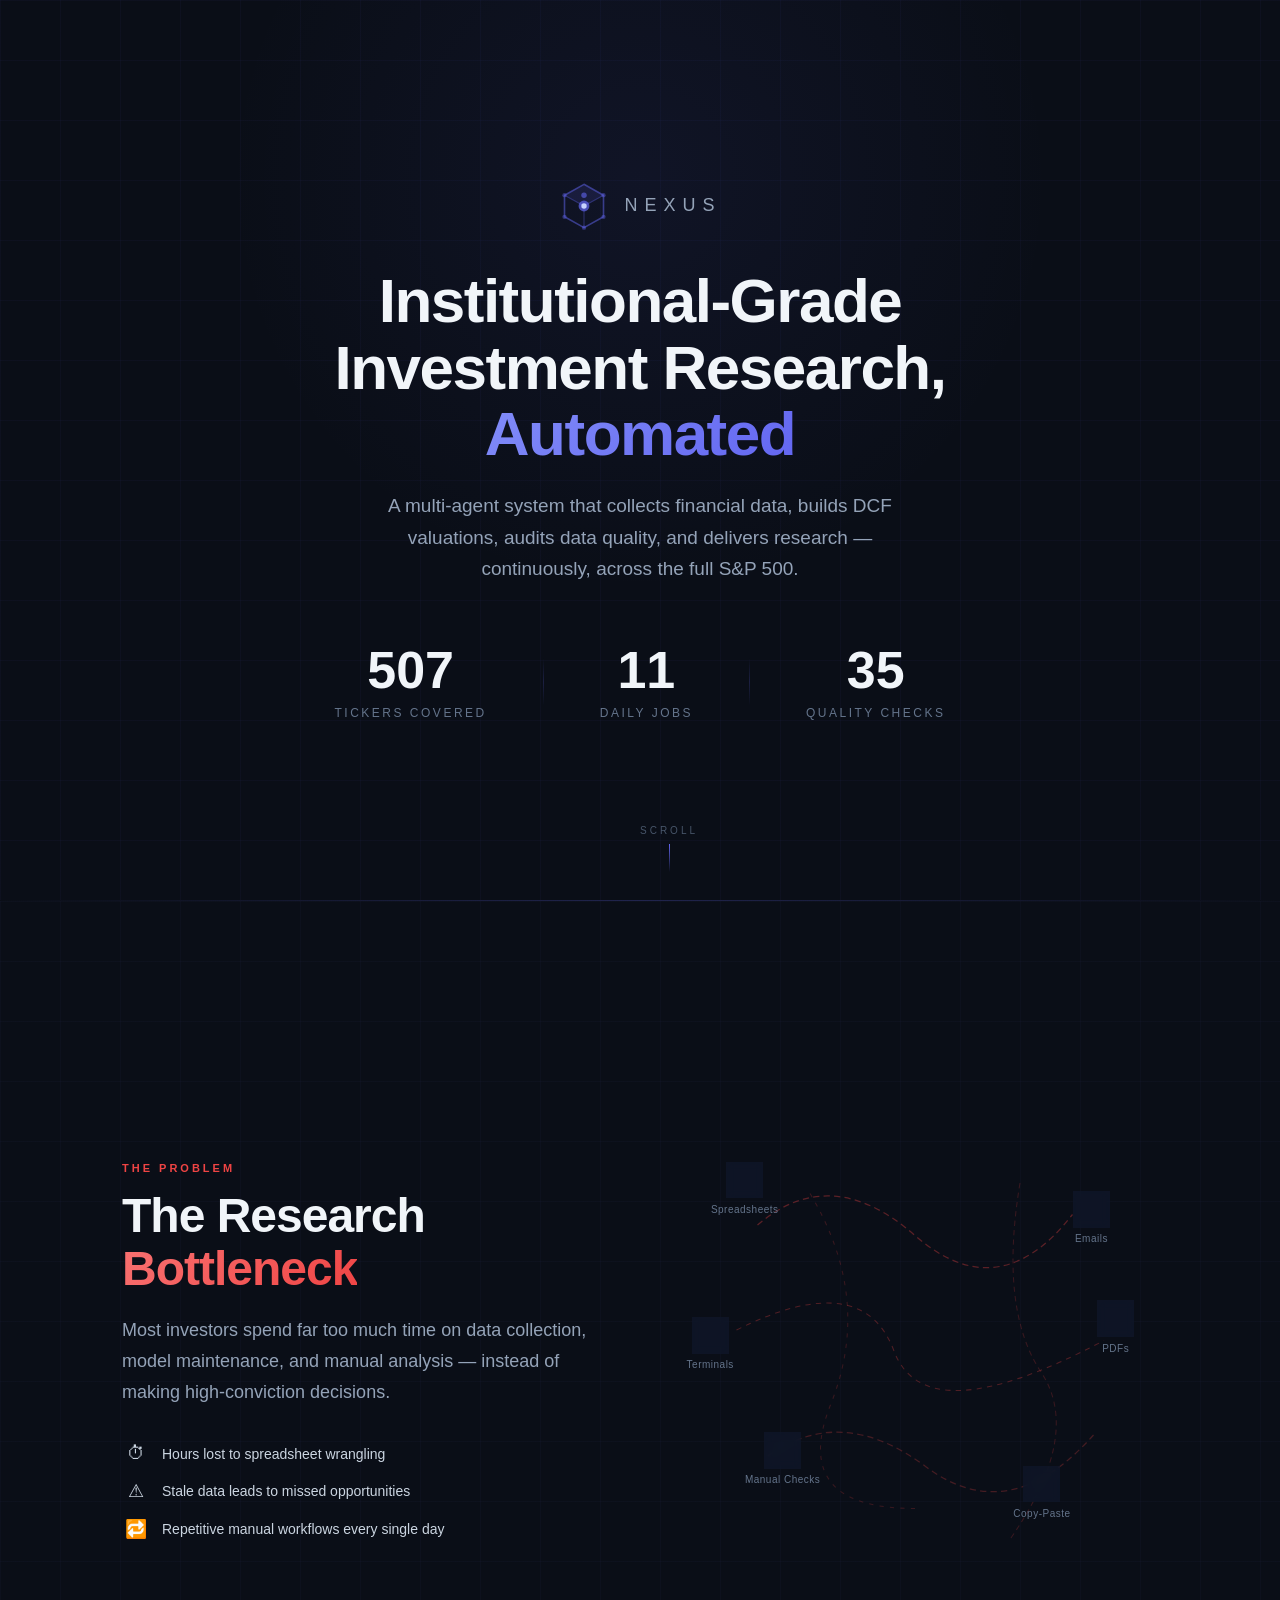
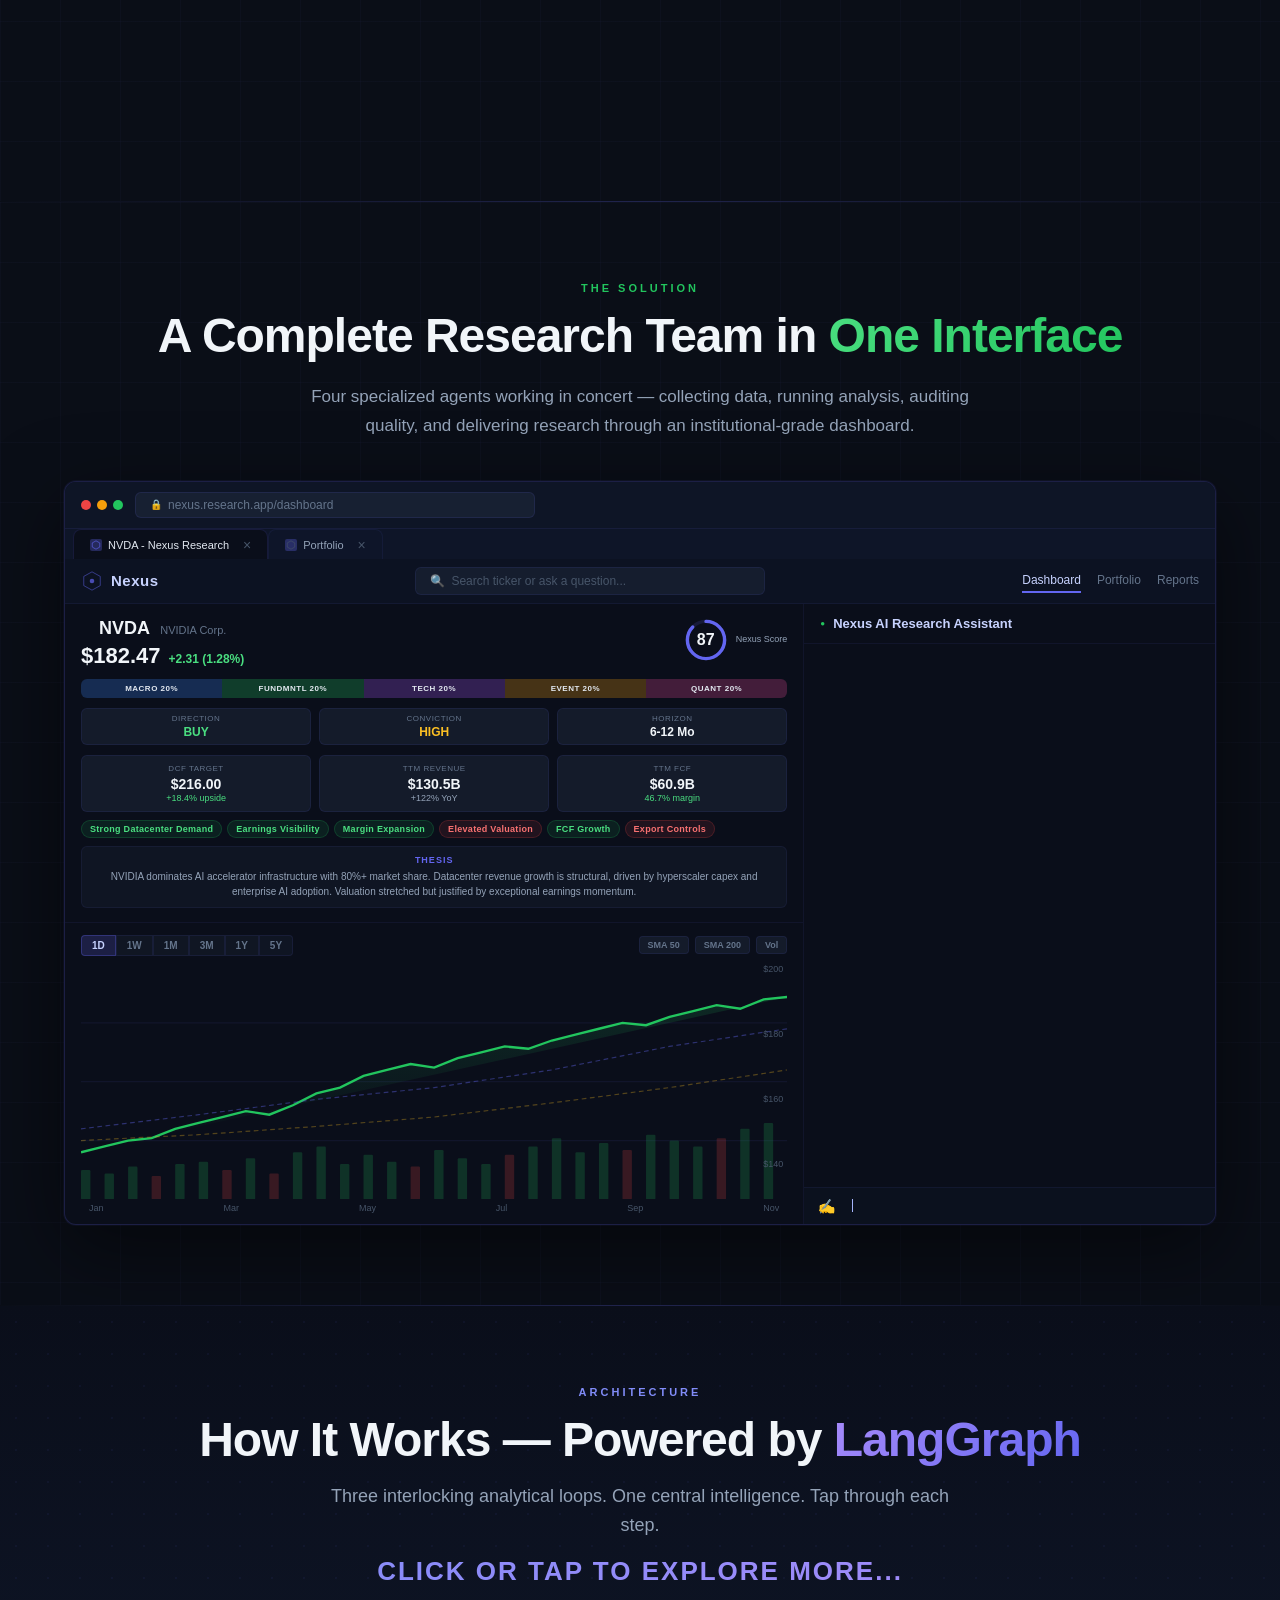
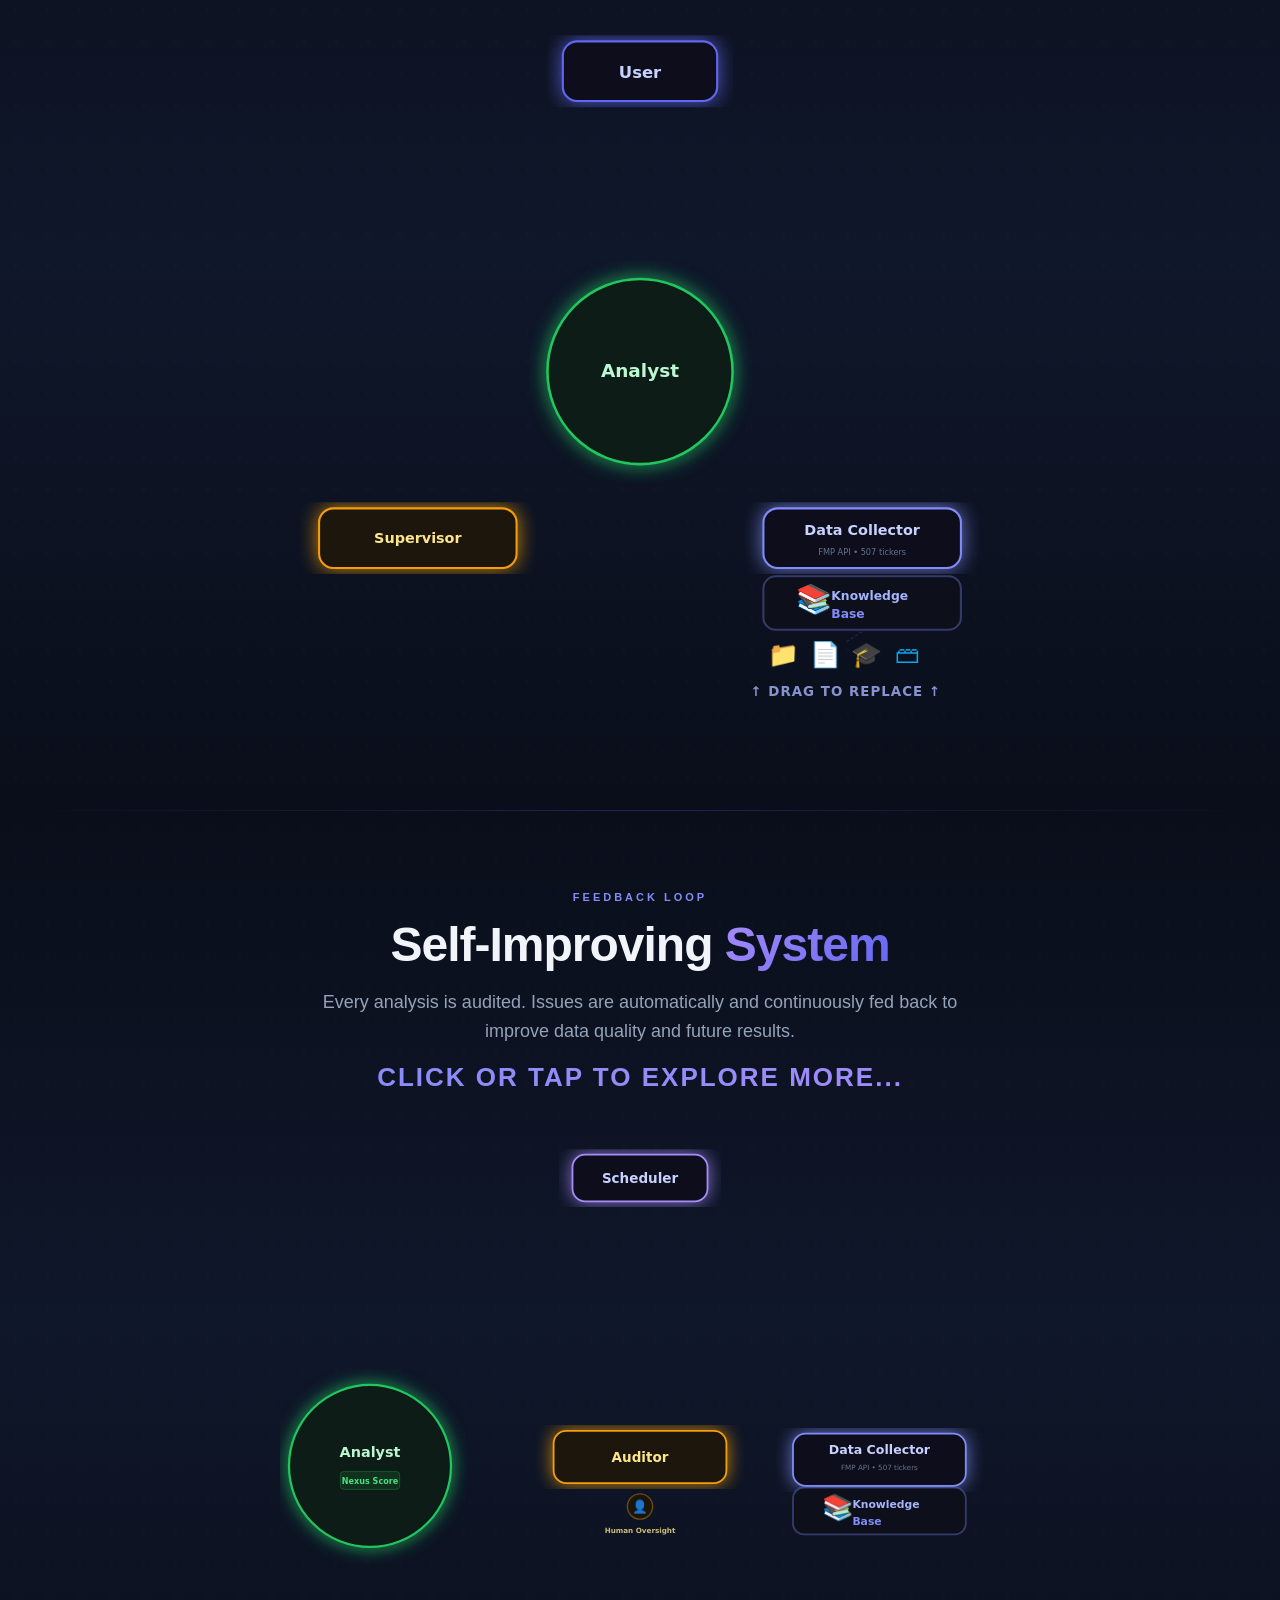
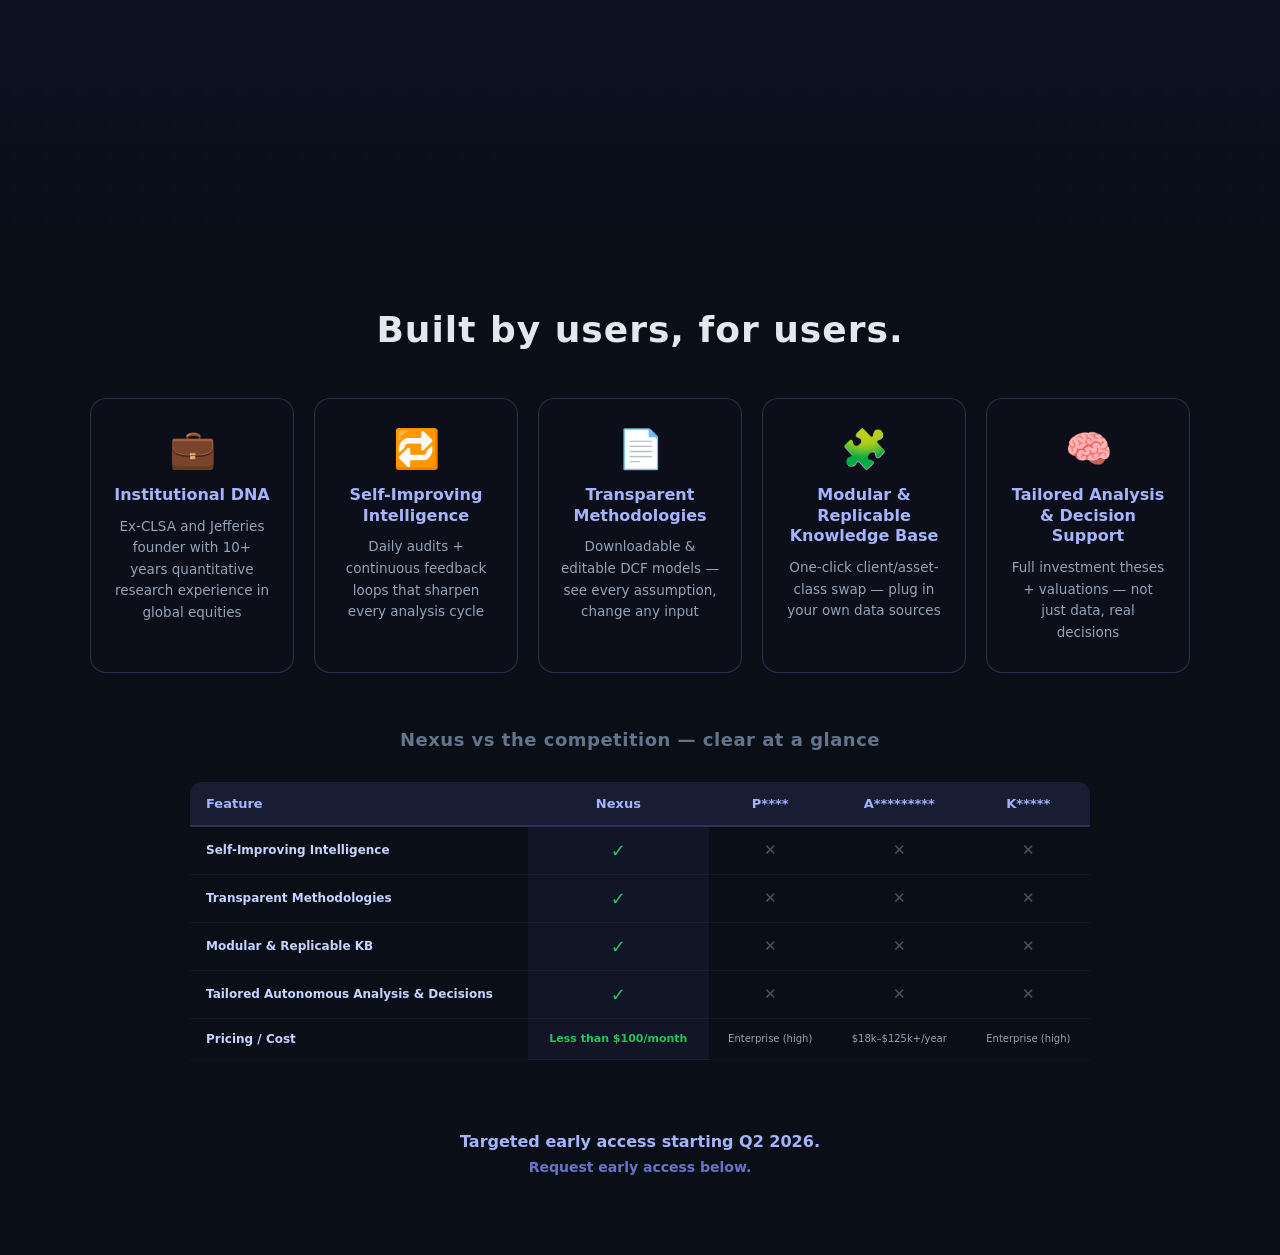
==== commit ad90bf8b: "Add files via upload" ====
--- a/index.html
+++ b/index.html
@@ -73,87 +73,98 @@
 <!-- ========== PAGE 3: THE SOLUTION ========== -->
 <section class="solution">
 <div class="grid-bg"></div>
-<div class="s-container">
-<div class="s-text">
+<div class="sol-inner">
 <div class="s-tag">The Solution</div>
-<h2 class="s-title">A Complete Research Team<br>in <span class="green-accent">One Interface</span></h2>
-<p class="s-body">Nexus is a 4-agent system that automates the entire workflow &mdash; data collection, multi-style analysis, quality audit, and delivery &mdash; through an intuitive web and app interface.</p>
-<div class="agent-pills">
-<div class="agent-pill pill-collector"><span class="pill-dot"></span>Collector Agent</div>
-<div class="agent-pill pill-analyst"><span class="pill-dot"></span>Analyst Agent</div>
-<div class="agent-pill pill-auditor"><span class="pill-dot"></span>Auditor Agent</div>
-<div class="agent-pill pill-scheduler"><span class="pill-dot"></span>Scheduler Agent</div>
-</div>
-</div>
+<h2 class="s-title">A Complete Research Team in <span class="green-accent">One Interface</span></h2>
+<p class="sol-sub">Four specialized agents working in concert &mdash; collecting data, running analysis, auditing quality, and delivering research through an institutional-grade dashboard.</p>
+
 <div class="s-visual">
-<div class="dashboard-mock">
-<div class="dash-bar">
-<div class="dash-dot dash-dot-r"></div>
-<div class="dash-dot dash-dot-y"></div>
-<div class="dash-dot dash-dot-g"></div>
-<span class="dash-title">Nexus &mdash; /analyze NVDA</span>
-</div>
-<div class="dash-body">
-<div class="style-bar">
-<div class="style-seg style-macro">Macro 20%</div>
-<div class="style-seg style-fund">Fundmntl 20%</div>
-<div class="style-seg style-tech">Tech 20%</div>
-<div class="style-seg style-event">Event 20%</div>
-<div class="style-seg style-quant">Quant 20%</div>
-</div>
-<div style="display:flex;align-items:baseline;gap:12px;margin-bottom:10px"><div style="font-size:11px;color:#64748b;text-transform:uppercase;letter-spacing:.8px">Current Price</div><div style="font-size:24px;font-weight:700;color:#f1f5f9">$182.47</div><div style="font-size:12px;font-weight:600;color:#4ade80">+2.31 (1.28%)</div></div>
-<div class="dash-header">
-<div class="dash-ticker">NVDA <span>NVIDIA Corp.</span></div>
-<div class="dash-score">
-<div class="score-ring">
-<svg viewBox="0 0 52 52"><circle class="ring-bg" cx="26" cy="26" r="22"/><circle class="ring-fg" cx="26" cy="26" r="22"/></svg>
-<div class="score-num">87</div>
-</div>
+<div class="browser-frame">
+<div class="browser-bar">
+<div class="browser-dots"><span class="bdot bdot-r"></span><span class="bdot bdot-y"></span><span class="bdot bdot-g"></span></div>
+<div class="browser-url"><span class="url-lock">&#128274;</span> nexus.research.app/dashboard</div>
+<div class="browser-spacer"></div>
+</div>
+<div class="browser-tabs">
+<div class="chrome-tab active"><div class="tab-favicon"><svg viewBox="0 0 24 24" fill="none"><path d="M12 2L21 7v10l-9 5-9-5V7l9-5z" stroke="#6366f1" stroke-width="1.5"/></svg></div>NVDA - Nexus Research<span class="tab-close">&times;</span></div>
+<div class="chrome-tab"><div class="tab-favicon"><svg viewBox="0 0 24 24" fill="none"><path d="M12 2L21 7v10l-9 5-9-5V7l9-5z" stroke="#475569" stroke-width="1.5"/></svg></div>Portfolio<span class="tab-close">&times;</span></div>
+</div>
+<div class="browser-nav">
+<div class="nav-logo"><div class="nav-icon"><svg viewBox="0 0 48 48" fill="none"><path d="M24 4L42 14v20L24 44 6 34V14L24 4z" stroke="#6366f1" stroke-width="1.5" fill="none" opacity=".7"/><circle cx="24" cy="24" r="5" fill="#6366f1" opacity=".7"/></svg></div><span class="nav-brand">Nexus</span></div>
+<div class="nav-search"><span class="search-icon">&#128269;</span><span class="search-text">Search ticker or ask a question...</span></div>
+<div class="nav-links"><span class="nav-link active">Dashboard</span><span class="nav-link">Portfolio</span><span class="nav-link">Reports</span></div>
+</div>
+<div class="browser-content">
+<div class="dash-left">
+<div class="analysis-panel">
+<div class="ap-header">
+<div class="ap-ticker-row">
+<div class="ap-ticker">NVDA <span class="ap-name">NVIDIA Corp.</span></div>
+<div class="ap-price-row"><span class="ap-price">$182.47</span><span class="ap-change">+2.31 (1.28%)</span></div>
+</div>
+<div class="ap-score-wrap">
+<div class="score-ring"><svg viewBox="0 0 52 52"><circle class="ring-bg" cx="26" cy="26" r="22"/><circle class="ring-fg" cx="26" cy="26" r="22"/></svg><div class="score-num">87</div></div>
 <div class="score-label">Nexus Score</div>
 </div>
 </div>
-<div class="dcv-row">
-<div class="dcv-pill"><div class="dcv-pill-label">Direction</div><div class="dcv-pill-val dir-buy">BUY</div></div>
-<div class="dcv-pill"><div class="dcv-pill-label">Conviction</div><div class="dcv-pill-val dir-high">HIGH</div></div>
-<div class="dcv-pill"><div class="dcv-pill-label">Horizon</div><div class="dcv-pill-val">6-12 Mo</div></div>
-</div>
-<div class="dash-grid">
-<div class="dash-card">
-<div class="dash-card-label">DCF Target</div>
-<div class="dash-card-val">$152.80</div>
-<div class="dash-card-sub val-green">+18.4% upside</div>
-</div>
-<div class="dash-card">
-<div class="dash-card-label">TTM Revenue</div>
-<div class="dash-card-val">$130.5B</div>
-<div class="dash-card-sub">+122% YoY</div>
-</div>
-<div class="dash-card">
-<div class="dash-card-label">TTM FCF</div>
-<div class="dash-card-val">$60.9B</div>
-<div class="dash-card-sub val-green">46.7% margin</div>
-</div>
-</div>
-<div class="score-breakdown">
-<div class="sb-item"><div class="sb-item-label">Factor Pos</div><div class="sb-item-val">85</div></div>
-<div class="sb-item"><div class="sb-item-label">Fin Mom</div><div class="sb-item-val">92</div></div>
-<div class="sb-item"><div class="sb-item-label">Valuation</div><div class="sb-item-val">68</div></div>
-<div class="sb-item"><div class="sb-item-label">Revisions</div><div class="sb-item-val">95</div></div>
-<div class="sb-item"><div class="sb-item-label">Sentiment</div><div class="sb-item-val">88</div></div>
-</div>
-<div class="dash-factors">
-<div class="factor-tag positive" onclick="this.classList.toggle('active')">Strong Datacenter Demand<div class="factor-detail">Data center revenue surged 409% YoY driven by AI training &amp; inference workloads.</div></div>
-<div class="factor-tag positive" onclick="this.classList.toggle('active')">Earnings Visibility<div class="factor-detail">Consensus estimates revised up 34% in 90 days. Strong forward guidance.</div></div>
-<div class="factor-tag positive" onclick="this.classList.toggle('active')">Margin Expansion<div class="factor-detail">Gross margin expanded to 78.4% on software-rich product mix.</div></div>
-<div class="factor-tag negative" onclick="this.classList.toggle('active')">Elevated Valuation<div class="factor-detail">Fwd P/E of 38x above sector median. Premium priced into growth.</div></div>
-<div class="factor-tag positive" onclick="this.classList.toggle('active')">FCF Growth<div class="factor-detail">Free cash flow grew 465% YoY with strong capital return program.</div></div>
-<div class="factor-tag negative" onclick="this.classList.toggle('active')">Export Controls<div class="factor-detail">US-China chip restrictions limit ~$5B addressable market annually.</div></div>
-</div>
-<div class="thesis-box">
-<div class="thesis-label">Thesis</div>
-<div class="thesis-text">NVIDIA dominates AI accelerator infrastructure with 80%+ market share in training GPUs. Datacenter revenue growth is structural, driven by hyperscaler capex cycles and enterprise AI adoption. Valuation is stretched but justified by exceptional earnings momentum and expanding TAM. Key risk is regulatory overhang from export controls.</div>
-</div>
-<div class="dash-source">Source: Live Market Data &bull; FMP API &bull; Updated in real-time</div>
+<div class="style-bar"><div class="style-seg style-macro">Macro 20%</div><div class="style-seg style-fund">Fundmntl 20%</div><div class="style-seg style-tech">Tech 20%</div><div class="style-seg style-event">Event 20%</div><div class="style-seg style-quant">Quant 20%</div></div>
+<div class="dcv-row"><div class="dcv-pill"><div class="dcv-pill-label">Direction</div><div class="dcv-pill-val dir-buy">BUY</div></div><div class="dcv-pill"><div class="dcv-pill-label">Conviction</div><div class="dcv-pill-val dir-high">HIGH</div></div><div class="dcv-pill"><div class="dcv-pill-label">Horizon</div><div class="dcv-pill-val">6-12 Mo</div></div></div>
+<div class="dash-grid"><div class="dash-card"><div class="dash-card-label">DCF Target</div><div class="dash-card-val">$216.00</div><div class="dash-card-sub val-green">+18.4% upside</div></div><div class="dash-card"><div class="dash-card-label">TTM Revenue</div><div class="dash-card-val">$130.5B</div><div class="dash-card-sub">+122% YoY</div></div><div class="dash-card"><div class="dash-card-label">TTM FCF</div><div class="dash-card-val">$60.9B</div><div class="dash-card-sub val-green">46.7% margin</div></div></div>
+<div class="dash-factors"><div class="factor-tag positive">Strong Datacenter Demand</div><div class="factor-tag positive">Earnings Visibility</div><div class="factor-tag positive">Margin Expansion</div><div class="factor-tag negative">Elevated Valuation</div><div class="factor-tag positive">FCF Growth</div><div class="factor-tag negative">Export Controls</div></div>
+<div class="thesis-box"><div class="thesis-label">Thesis</div><div class="thesis-text">NVIDIA dominates AI accelerator infrastructure with 80%+ market share. Datacenter revenue growth is structural, driven by hyperscaler capex and enterprise AI adoption. Valuation stretched but justified by exceptional earnings momentum.</div></div>
+</div>
+<div class="chart-panel">
+<div class="chart-header"><div class="chart-tabs"><span class="ct active">1D</span><span class="ct">1W</span><span class="ct">1M</span><span class="ct">3M</span><span class="ct">1Y</span><span class="ct">5Y</span></div><div class="chart-indicators"><span class="ci-tag">SMA 50</span><span class="ci-tag">SMA 200</span><span class="ci-tag">Vol</span></div></div>
+<div class="chart-area">
+<svg viewBox="0 0 600 200" preserveAspectRatio="none" class="chart-svg">
+<defs><linearGradient id="chartGrad" x1="0" y1="0" x2="0" y2="1"><stop offset="0%" stop-color="#22c55e" stop-opacity=".15"/><stop offset="100%" stop-color="#22c55e" stop-opacity="0"/></linearGradient></defs>
+<line x1="0" y1="50" x2="600" y2="50" stroke="rgba(99,102,241,.08)"/><line x1="0" y1="100" x2="600" y2="100" stroke="rgba(99,102,241,.08)"/><line x1="0" y1="150" x2="600" y2="150" stroke="rgba(99,102,241,.08)"/>
+<path d="M0,160 L20,155 L40,150 L60,148 L80,140 L100,135 L120,130 L140,125 L160,128 L180,120 L200,110 L220,105 L240,95 L260,90 L280,85 L300,88 L320,80 L340,75 L360,70 L380,72 L400,65 L420,60 L440,55 L460,50 L480,52 L500,45 L520,40 L540,35 L560,38 L580,30 L600,28" fill="url(#chartGrad)" stroke="none"/>
+<path d="M0,160 L20,155 L40,150 L60,148 L80,140 L100,135 L120,130 L140,125 L160,128 L180,120 L200,110 L220,105 L240,95 L260,90 L280,85 L300,88 L320,80 L340,75 L360,70 L380,72 L400,65 L420,60 L440,55 L460,50 L480,52 L500,45 L520,40 L540,35 L560,38 L580,30 L600,28" fill="none" stroke="#22c55e" stroke-width="2"/>
+<path d="M0,140 L100,128 L200,115 L300,105 L400,90 L500,70 L600,55" fill="none" stroke="rgba(99,102,241,.4)" stroke-width="1" stroke-dasharray="4,3"/>
+<path d="M0,150 L100,145 L200,138 L300,130 L400,118 L500,105 L600,90" fill="none" stroke="rgba(251,191,36,.3)" stroke-width="1" stroke-dasharray="4,3"/>
+<rect x="0" y="175" width="8" height="25" fill="rgba(34,197,94,.2)" rx="1"/><rect x="20" y="178" width="8" height="22" fill="rgba(34,197,94,.2)" rx="1"/><rect x="40" y="172" width="8" height="28" fill="rgba(34,197,94,.2)" rx="1"/><rect x="60" y="180" width="8" height="20" fill="rgba(239,68,68,.2)" rx="1"/><rect x="80" y="170" width="8" height="30" fill="rgba(34,197,94,.2)" rx="1"/><rect x="100" y="168" width="8" height="32" fill="rgba(34,197,94,.2)" rx="1"/><rect x="120" y="175" width="8" height="25" fill="rgba(239,68,68,.2)" rx="1"/><rect x="140" y="165" width="8" height="35" fill="rgba(34,197,94,.2)" rx="1"/><rect x="160" y="178" width="8" height="22" fill="rgba(239,68,68,.2)" rx="1"/><rect x="180" y="160" width="8" height="40" fill="rgba(34,197,94,.2)" rx="1"/><rect x="200" y="155" width="8" height="45" fill="rgba(34,197,94,.2)" rx="1"/><rect x="220" y="170" width="8" height="30" fill="rgba(34,197,94,.2)" rx="1"/><rect x="240" y="162" width="8" height="38" fill="rgba(34,197,94,.2)" rx="1"/><rect x="260" y="168" width="8" height="32" fill="rgba(34,197,94,.2)" rx="1"/><rect x="280" y="172" width="8" height="28" fill="rgba(239,68,68,.2)" rx="1"/><rect x="300" y="158" width="8" height="42" fill="rgba(34,197,94,.2)" rx="1"/><rect x="320" y="165" width="8" height="35" fill="rgba(34,197,94,.2)" rx="1"/><rect x="340" y="170" width="8" height="30" fill="rgba(34,197,94,.2)" rx="1"/><rect x="360" y="162" width="8" height="38" fill="rgba(239,68,68,.2)" rx="1"/><rect x="380" y="155" width="8" height="45" fill="rgba(34,197,94,.2)" rx="1"/><rect x="400" y="148" width="8" height="52" fill="rgba(34,197,94,.2)" rx="1"/><rect x="420" y="160" width="8" height="40" fill="rgba(34,197,94,.2)" rx="1"/><rect x="440" y="152" width="8" height="48" fill="rgba(34,197,94,.2)" rx="1"/><rect x="460" y="158" width="8" height="42" fill="rgba(239,68,68,.2)" rx="1"/><rect x="480" y="145" width="8" height="55" fill="rgba(34,197,94,.2)" rx="1"/><rect x="500" y="150" width="8" height="50" fill="rgba(34,197,94,.2)" rx="1"/><rect x="520" y="155" width="8" height="45" fill="rgba(34,197,94,.2)" rx="1"/><rect x="540" y="148" width="8" height="52" fill="rgba(239,68,68,.2)" rx="1"/><rect x="560" y="140" width="8" height="60" fill="rgba(34,197,94,.2)" rx="1"/><rect x="580" y="135" width="8" height="65" fill="rgba(34,197,94,.2)" rx="1"/>
+</svg>
+<div class="chart-y-labels"><span>$200</span><span>$180</span><span>$160</span><span>$140</span></div>
+</div>
+<div class="chart-x-labels"><span>Jan</span><span>Mar</span><span>May</span><span>Jul</span><span>Sep</span><span>Nov</span></div>
+</div>
+</div>
+<div class="dash-right">
+<div class="chat-panel">
+<div class="chat-header"><span class="chat-icon">&#9679;</span> Nexus AI Research Assistant</div>
+<div class="chat-anim-container" id="chatAnim"></div>
+<div class="chat-input-anim"><span style="font-size:14px;color:#64748b">&#9997;</span><span id="chatInputText" style="font-size:12px;color:#475569"></span><span class="type-cursor" id="chatCursor" style="display:none"></span></div>
+</div>
+</div>
+<div class="dcf-overlay" id="dcfOverlay">
+<div class="dcf-excel-bar"><div class="excel-icon">X</div><span class="excel-filename">NVDA_DCF_Model.xlsx</span><div class="excel-menu"><span>File</span><span>Edit</span><span>View</span><span>Insert</span><span>Format</span><span>Data</span></div></div>
+<div class="dcf-formula-bar"><div class="fb-cell" id="fbCell">C4</div><span class="fb-fx">fx</span><div class="fb-val" id="fbVal">55.0%</div></div>
+<div class="dcf-grid">
+<table>
+<tr><th class="row-header"></th><th class="col-header">B</th><th class="col-header">C</th><th class="col-header">D</th><th class="col-header">E</th><th class="col-header">F</th><th class="col-header">G</th></tr>
+<tr class="section-header"><td colspan="7">NVDA &#8212; Discounted Cash Flow Model</td></tr>
+<tr><td class="row-label">Current Price</td><td>$182.47</td><td></td><td></td><td></td><td></td><td></td></tr>
+<tr><td class="row-label">Shares Outstanding</td><td>24.49B</td><td></td><td></td><td></td><td></td><td></td></tr>
+<tr class="section-header"><td colspan="7">KEY ASSUMPTIONS</td></tr>
+<tr><td class="row-label">Revenue Growth Rate (Y1)</td><td></td><td class="editable" id="xlRg1">55.0%</td><td></td><td></td><td></td><td></td></tr>
+<tr><td class="row-label">Revenue Growth Rate (Y2-5)</td><td></td><td class="editable" id="xlRg2">28.0%</td><td></td><td></td><td></td><td></td></tr>
+<tr><td class="row-label">Terminal Growth Rate</td><td></td><td class="editable" id="xlTg">3.5%</td><td></td><td></td><td></td><td></td></tr>
+<tr><td class="row-label">WACC</td><td></td><td class="editable" id="xlWacc">10.2%</td><td></td><td></td><td></td><td></td></tr>
+<tr><td class="row-label">FCF Margin (Terminal)</td><td></td><td class="editable" id="xlFcf">42.0%</td><td></td><td></td><td></td><td></td></tr>
+<tr class="section-header"><td colspan="7">PROJECTED FREE CASH FLOW ($B)</td></tr>
+<tr><td class="row-label"></td><td style="color:#64748b;font-weight:600">Year 1</td><td style="color:#64748b;font-weight:600">Year 2</td><td style="color:#64748b;font-weight:600">Year 3</td><td style="color:#64748b;font-weight:600">Year 4</td><td style="color:#64748b;font-weight:600">Year 5</td><td style="color:#64748b;font-weight:600">Terminal</td></tr>
+<tr><td class="row-label">Revenue</td><td id="xlRev1">$202.3B</td><td id="xlRev2">$258.9B</td><td id="xlRev3">$331.4B</td><td id="xlRev4">$424.2B</td><td id="xlRev5">$543.0B</td><td></td></tr>
+<tr><td class="row-label">FCF</td><td id="xlFcf1">$85.0B</td><td id="xlFcf2">$108.7B</td><td id="xlFcf3">$139.2B</td><td id="xlFcf4">$178.1B</td><td id="xlFcf5">$228.1B</td><td></td></tr>
+<tr><td class="row-label">PV of FCF</td><td>$77.1B</td><td>$89.5B</td><td>$104.0B</td><td>$120.8B</td><td>$140.3B</td><td></td></tr>
+<tr class="section-header"><td colspan="7">VALUATION</td></tr>
+<tr><td class="row-label">Sum of PV (FCF)</td><td>$531.7B</td><td></td><td></td><td></td><td></td><td></td></tr>
+<tr><td class="row-label">Terminal Value (PV)</td><td id="xlTv">$4,541.5B</td><td></td><td></td><td></td><td></td><td></td></tr>
+<tr><td class="row-label">Enterprise Value</td><td id="xlEv">$5,293.2B</td><td></td><td></td><td></td><td></td><td></td></tr>
+<tr class="result-row"><td class="row-label" style="color:#4ade80;font-weight:800">DCF Fair Value / Share</td><td class="result-cell" id="xlResult">$216.00</td><td></td><td></td><td></td><td></td><td></td></tr>
+<tr class="result-row"><td class="row-label">Upside from Current</td><td class="result-cell" id="xlUpside">+18.4%</td><td></td><td></td><td></td><td></td><td></td></tr>
+</table>
+</div>
 </div>
 </div>
 </div>
@@ -169,7 +180,7 @@
 <div class="flow-tag">Architecture</div>
 <h2 class="flow-title">How It Works &mdash; Powered by <span class="purple-accent">LangGraph</span></h2>
 <p class="flow-sub">Three interlocking analytical loops. One central intelligence. Tap through each step.</p>
-<div class="flow-cta">CLICK OR TAP TO EXPLORE MORE...</div>
+<div class="flow-cta" id="flowCta">CLICK OR TAP TO EXPLORE MORE...</div>
 <div class="flow-chart" id="flowChart">
 <svg viewBox="0 0 700 680" fill="none" xmlns="http://www.w3.org/2000/svg">
 <defs>
@@ -414,9 +425,26 @@
 <text x="566" y="494" text-anchor="middle" fill="#c7d2fe" font-size="14" font-weight="700" font-family="system-ui">Data Collector</text>
 <text x="566" y="513" text-anchor="middle" fill="#64748b" font-size="8" font-family="system-ui">FMP API &bull; 507 tickers</text>
 <rect x="470" y="534" width="192" height="52" rx="12" fill="#0d0f1a" stroke="rgba(129,140,248,.35)" stroke-width="2"/>
-<text x="502" y="566" fill="#818cf8" font-size="28" font-family="system-ui">&#128218;</text>
-<text x="536" y="557" fill="#a5b4fc" font-size="12" font-weight="800" font-family="system-ui">Knowledge</text>
-<text x="536" y="575" fill="#818cf8" font-size="12" font-weight="800" font-family="system-ui">Base</text>
+<text x="502" y="566" fill="#818cf8" font-size="28" font-family="system-ui" id="p4KbIcon">&#128218;</text>
+<text x="536" y="557" fill="#a5b4fc" font-size="12" font-weight="800" font-family="system-ui" id="p4KbLabel1">Knowledge</text>
+<text x="536" y="575" fill="#818cf8" font-size="12" font-weight="800" font-family="system-ui" id="p4KbLabel2">Base</text>
+</g>
+<g class="flow-node" style="transition-delay:1s">
+<g class="kb-drag-item" data-page="p4" data-emoji="&#128193;" data-name="Folders" data-color="#22c55e" cursor="grab">
+<text x="490" y="618" text-anchor="middle" fill="#22c55e" font-size="24" font-family="system-ui" class="kb-icon-text">&#128193;</text>
+</g>
+<g class="kb-drag-item" data-page="p4" data-emoji="&#128196;" data-name="PDFs" data-color="#fbbf24" cursor="grab">
+<text x="530" y="618" text-anchor="middle" fill="#fbbf24" font-size="24" font-family="system-ui" class="kb-icon-text">&#128196;</text>
+</g>
+<g class="kb-drag-item" data-page="p4" data-emoji="&#127891;" data-name="Models" data-color="#ef4444" cursor="grab">
+<text x="570" y="618" text-anchor="middle" fill="#ef4444" font-size="24" font-family="system-ui" class="kb-icon-text">&#127891;</text>
+</g>
+<g class="kb-drag-item" data-page="p4" data-emoji="&#128451;" data-name="DBs" data-color="#0ea5e9" cursor="grab">
+<text x="610" y="618" text-anchor="middle" fill="#0ea5e9" font-size="24" font-family="system-ui" class="kb-icon-text">&#128451;</text>
+</g>
+<line x1="566" y1="588" x2="550" y2="598" stroke="rgba(129,140,248,.2)" stroke-width="1" stroke-dasharray="3,2"/>
+<text x="550" y="650" text-anchor="middle" fill="#a5b4fc" font-size="13" font-weight="700" font-family="system-ui" opacity=".8" letter-spacing="1">&#8593; DRAG TO REPLACE &#8593;</text>
+<text x="550" y="676" text-anchor="middle" fill="#818cf8" font-size="0" font-weight="800" font-family="system-ui" id="p4ModularLabel" opacity="0" letter-spacing=".5">Replaceable modular knowledge base</text>
 </g>
 
 <!-- ═══ NODE: Supervisor (bottom-left) ═══ -->
@@ -433,6 +461,356 @@
 </div>
 </div>
 </section>
+<div class="section-divider"></div>
+
+<!-- ========== PAGE 5: SELF-IMPROVING SYSTEM ========== -->
+<section class="flow-section">
+<div class="grid-bg"></div>
+<div class="flow-inner">
+<div class="flow-tag">Feedback Loop</div>
+<h2 class="flow-title">Self-Improving <span class="purple-accent">System</span></h2>
+<p class="flow-sub">Every analysis is audited. Issues are automatically and continuously fed back to improve data quality and future results.</p>
+<div class="flow-cta" id="flowCta5" style="font-size:clamp(18px,2.5vw,26px);font-weight:800;letter-spacing:2px;text-transform:uppercase;margin-bottom:40px;cursor:pointer;background:linear-gradient(90deg,#818cf8,#a78bfa,#c084fc,#818cf8);background-size:300% 100%;-webkit-background-clip:text;-webkit-text-fill-color:transparent;background-clip:text;animation:arcadeShift 3s linear infinite,arcadePulse 1.5s ease-in-out infinite">CLICK OR TAP TO EXPLORE MORE...</div>
+<div class="flow-chart" id="flowChart5">
+<svg viewBox="0 0 800 680" fill="none" xmlns="http://www.w3.org/2000/svg">
+<defs>
+<filter id="s5glowCyan" x="-50%" y="-50%" width="200%" height="200%"><feGaussianBlur in="SourceGraphic" stdDeviation="4" result="b"/><feMerge><feMergeNode in="b"/><feMergeNode in="b"/><feMergeNode in="SourceGraphic"/></feMerge></filter>
+<filter id="s5glowMagenta" x="-50%" y="-50%" width="200%" height="200%"><feGaussianBlur in="SourceGraphic" stdDeviation="4" result="b"/><feMerge><feMergeNode in="b"/><feMergeNode in="b"/><feMergeNode in="SourceGraphic"/></feMerge></filter>
+<filter id="s5trailCyan" x="-60%" y="-60%" width="220%" height="220%"><feGaussianBlur in="SourceGraphic" stdDeviation="6"/></filter>
+<filter id="s5trailMagenta" x="-60%" y="-60%" width="220%" height="220%"><feGaussianBlur in="SourceGraphic" stdDeviation="6"/></filter>
+<filter id="s5nodeScheduler"><feDropShadow dx="0" dy="0" stdDeviation="10" flood-color="#a78bfa" flood-opacity=".8"/></filter>
+<filter id="s5nodeAnalyst"><feDropShadow dx="0" dy="0" stdDeviation="10" flood-color="#22c55e" flood-opacity=".8"/></filter>
+<filter id="s5nodeAuditor"><feDropShadow dx="0" dy="0" stdDeviation="10" flood-color="#f59e0b" flood-opacity=".8"/></filter>
+<filter id="s5nodeData"><feDropShadow dx="0" dy="0" stdDeviation="10" flood-color="#818cf8" flood-opacity=".8"/></filter>
+</defs>
+
+<!-- ═══ ARC S1: Scheduler → Analyst (straight down-left) ═══ -->
+<g class="arc-seg" id="s5arc1">
+<line x1="360" y1="80" x2="145" y2="280" stroke="rgba(167,139,250,.15)" stroke-width="2" stroke-dasharray="6,4"/>
+<polygon points="145,280 155,268 139,270" fill="#a78bfa" opacity=".6"/>
+<text x="220" y="170" fill="#a78bfa" font-size="10" font-weight="600" font-family="system-ui" opacity=".8">Schedule</text>
+</g>
+
+<!-- ═══ ARC S2: Scheduler → Auditor (straight down) ═══ -->
+<g class="arc-seg" id="s5arc2">
+<line x1="400" y1="80" x2="400" y2="320" stroke="rgba(167,139,250,.15)" stroke-width="2" stroke-dasharray="6,4"/>
+<polygon points="400,320 394,308 406,308" fill="#a78bfa" opacity=".6"/>
+<text x="410" y="200" fill="#a78bfa" font-size="10" font-weight="600" font-family="system-ui" opacity=".8">Schedule</text>
+</g>
+
+<!-- ═══ ARC S3: Scheduler → Data Collector (straight down-right) ═══ -->
+<g class="arc-seg" id="s5arc3">
+<line x1="440" y1="80" x2="655" y2="320" stroke="rgba(167,139,250,.15)" stroke-width="2" stroke-dasharray="6,4"/>
+<polygon points="655,320 645,308 661,310" fill="#a78bfa" opacity=".6"/>
+<text x="560" y="190" fill="#a78bfa" font-size="10" font-weight="600" font-family="system-ui" opacity=".8">Schedule</text>
+</g>
+
+<!-- ═══ ARC S4: Auditor → Analyst loop (top arc, left-going) ═══ -->
+<g class="arc-seg" id="s5arc4">
+<path id="s5arc4p" d="M310,340 A140,110 0 0,0 185,340" fill="none" stroke="none"/>
+<path d="M310,340 A140,110 0 0,0 185,340" fill="none" stroke="rgba(30,70,80,.35)" stroke-width="5" stroke-linecap="round"/>
+<path d="M310,340 A140,110 0 0,0 185,340" fill="none" stroke="rgba(0,229,255,.06)" stroke-width="1.2"/>
+<circle r="4.5" fill="#00e5ff" opacity=".2" filter="url(#s5trailCyan)"><animateMotion dur="5s" repeatCount="indefinite" begin="0.0s"><mpath href="#s5arc4p"/></animateMotion></circle>
+<circle r="4.5" fill="#00e5ff" opacity=".2" filter="url(#s5trailCyan)"><animateMotion dur="5s" repeatCount="indefinite" begin="0.36s"><mpath href="#s5arc4p"/></animateMotion></circle>
+<circle r="4.5" fill="#00e5ff" opacity=".2" filter="url(#s5trailCyan)"><animateMotion dur="5s" repeatCount="indefinite" begin="0.71s"><mpath href="#s5arc4p"/></animateMotion></circle>
+<circle r="4.5" fill="#00e5ff" opacity=".2" filter="url(#s5trailCyan)"><animateMotion dur="5s" repeatCount="indefinite" begin="1.07s"><mpath href="#s5arc4p"/></animateMotion></circle>
+<circle r="4.5" fill="#00e5ff" opacity=".2" filter="url(#s5trailCyan)"><animateMotion dur="5s" repeatCount="indefinite" begin="1.43s"><mpath href="#s5arc4p"/></animateMotion></circle>
+<circle r="4.5" fill="#00e5ff" opacity=".2" filter="url(#s5trailCyan)"><animateMotion dur="5s" repeatCount="indefinite" begin="1.79s"><mpath href="#s5arc4p"/></animateMotion></circle>
+<circle r="4.5" fill="#00e5ff" opacity=".2" filter="url(#s5trailCyan)"><animateMotion dur="5s" repeatCount="indefinite" begin="2.14s"><mpath href="#s5arc4p"/></animateMotion></circle>
+<circle r="4.5" fill="#00e5ff" opacity=".2" filter="url(#s5trailCyan)"><animateMotion dur="5s" repeatCount="indefinite" begin="2.5s"><mpath href="#s5arc4p"/></animateMotion></circle>
+<circle r="4.5" fill="#00e5ff" opacity=".2" filter="url(#s5trailCyan)"><animateMotion dur="5s" repeatCount="indefinite" begin="2.86s"><mpath href="#s5arc4p"/></animateMotion></circle>
+<circle r="4.5" fill="#00e5ff" opacity=".2" filter="url(#s5trailCyan)"><animateMotion dur="5s" repeatCount="indefinite" begin="3.21s"><mpath href="#s5arc4p"/></animateMotion></circle>
+<circle r="4.5" fill="#00e5ff" opacity=".2" filter="url(#s5trailCyan)"><animateMotion dur="5s" repeatCount="indefinite" begin="3.57s"><mpath href="#s5arc4p"/></animateMotion></circle>
+<circle r="4.5" fill="#00e5ff" opacity=".2" filter="url(#s5trailCyan)"><animateMotion dur="5s" repeatCount="indefinite" begin="3.93s"><mpath href="#s5arc4p"/></animateMotion></circle>
+<circle r="4.5" fill="#00e5ff" opacity=".2" filter="url(#s5trailCyan)"><animateMotion dur="5s" repeatCount="indefinite" begin="4.29s"><mpath href="#s5arc4p"/></animateMotion></circle>
+<circle r="4.5" fill="#00e5ff" opacity=".2" filter="url(#s5trailCyan)"><animateMotion dur="5s" repeatCount="indefinite" begin="4.64s"><mpath href="#s5arc4p"/></animateMotion></circle>
+<circle r="3.5" fill="#00e5ff" opacity=".95" filter="url(#s5glowCyan)"><animateMotion dur="5s" repeatCount="indefinite" begin="0.0s"><mpath href="#s5arc4p"/></animateMotion></circle>
+<circle r="3.5" fill="#00e5ff" opacity=".95" filter="url(#s5glowCyan)"><animateMotion dur="5s" repeatCount="indefinite" begin="0.36s"><mpath href="#s5arc4p"/></animateMotion></circle>
+<circle r="3.5" fill="#00e5ff" opacity=".95" filter="url(#s5glowCyan)"><animateMotion dur="5s" repeatCount="indefinite" begin="0.71s"><mpath href="#s5arc4p"/></animateMotion></circle>
+<circle r="3.5" fill="#00e5ff" opacity=".95" filter="url(#s5glowCyan)"><animateMotion dur="5s" repeatCount="indefinite" begin="1.07s"><mpath href="#s5arc4p"/></animateMotion></circle>
+<circle r="3.5" fill="#00e5ff" opacity=".95" filter="url(#s5glowCyan)"><animateMotion dur="5s" repeatCount="indefinite" begin="1.43s"><mpath href="#s5arc4p"/></animateMotion></circle>
+<circle r="3.5" fill="#00e5ff" opacity=".95" filter="url(#s5glowCyan)"><animateMotion dur="5s" repeatCount="indefinite" begin="1.79s"><mpath href="#s5arc4p"/></animateMotion></circle>
+<circle r="3.5" fill="#00e5ff" opacity=".95" filter="url(#s5glowCyan)"><animateMotion dur="5s" repeatCount="indefinite" begin="2.14s"><mpath href="#s5arc4p"/></animateMotion></circle>
+<circle r="3.5" fill="#00e5ff" opacity=".95" filter="url(#s5glowCyan)"><animateMotion dur="5s" repeatCount="indefinite" begin="2.5s"><mpath href="#s5arc4p"/></animateMotion></circle>
+<circle r="3.5" fill="#00e5ff" opacity=".95" filter="url(#s5glowCyan)"><animateMotion dur="5s" repeatCount="indefinite" begin="2.86s"><mpath href="#s5arc4p"/></animateMotion></circle>
+<circle r="3.5" fill="#00e5ff" opacity=".95" filter="url(#s5glowCyan)"><animateMotion dur="5s" repeatCount="indefinite" begin="3.21s"><mpath href="#s5arc4p"/></animateMotion></circle>
+<circle r="3.5" fill="#00e5ff" opacity=".95" filter="url(#s5glowCyan)"><animateMotion dur="5s" repeatCount="indefinite" begin="3.57s"><mpath href="#s5arc4p"/></animateMotion></circle>
+<circle r="3.5" fill="#00e5ff" opacity=".95" filter="url(#s5glowCyan)"><animateMotion dur="5s" repeatCount="indefinite" begin="3.93s"><mpath href="#s5arc4p"/></animateMotion></circle>
+<circle r="3.5" fill="#00e5ff" opacity=".95" filter="url(#s5glowCyan)"><animateMotion dur="5s" repeatCount="indefinite" begin="4.29s"><mpath href="#s5arc4p"/></animateMotion></circle>
+<circle r="3.5" fill="#00e5ff" opacity=".95" filter="url(#s5glowCyan)"><animateMotion dur="5s" repeatCount="indefinite" begin="4.64s"><mpath href="#s5arc4p"/></animateMotion></circle>
+<text x="235" y="285" fill="#00e5ff" font-size="10" font-weight="700" font-family="system-ui" filter="url(#s5glowCyan)">Audit findings</text>
+</g>
+
+<!-- ═══ ARC S5: Analyst → Auditor loop (bottom arc, right-going) ═══ -->
+<g class="arc-seg" id="s5arc5">
+<path id="s5arc5p" d="M185,400 A140,110 0 0,0 310,400" fill="none" stroke="none"/>
+<path d="M185,400 A140,110 0 0,0 310,400" fill="none" stroke="rgba(30,70,80,.35)" stroke-width="5" stroke-linecap="round"/>
+<path d="M185,400 A140,110 0 0,0 310,400" fill="none" stroke="rgba(0,229,255,.06)" stroke-width="1.2"/>
+<circle r="4.5" fill="#00e5ff" opacity=".2" filter="url(#s5trailCyan)"><animateMotion dur="5s" repeatCount="indefinite" begin="0.0s"><mpath href="#s5arc5p"/></animateMotion></circle>
+<circle r="4.5" fill="#00e5ff" opacity=".2" filter="url(#s5trailCyan)"><animateMotion dur="5s" repeatCount="indefinite" begin="0.36s"><mpath href="#s5arc5p"/></animateMotion></circle>
+<circle r="4.5" fill="#00e5ff" opacity=".2" filter="url(#s5trailCyan)"><animateMotion dur="5s" repeatCount="indefinite" begin="0.71s"><mpath href="#s5arc5p"/></animateMotion></circle>
+<circle r="4.5" fill="#00e5ff" opacity=".2" filter="url(#s5trailCyan)"><animateMotion dur="5s" repeatCount="indefinite" begin="1.07s"><mpath href="#s5arc5p"/></animateMotion></circle>
+<circle r="4.5" fill="#00e5ff" opacity=".2" filter="url(#s5trailCyan)"><animateMotion dur="5s" repeatCount="indefinite" begin="1.43s"><mpath href="#s5arc5p"/></animateMotion></circle>
+<circle r="4.5" fill="#00e5ff" opacity=".2" filter="url(#s5trailCyan)"><animateMotion dur="5s" repeatCount="indefinite" begin="1.79s"><mpath href="#s5arc5p"/></animateMotion></circle>
+<circle r="4.5" fill="#00e5ff" opacity=".2" filter="url(#s5trailCyan)"><animateMotion dur="5s" repeatCount="indefinite" begin="2.14s"><mpath href="#s5arc5p"/></animateMotion></circle>
+<circle r="4.5" fill="#00e5ff" opacity=".2" filter="url(#s5trailCyan)"><animateMotion dur="5s" repeatCount="indefinite" begin="2.5s"><mpath href="#s5arc5p"/></animateMotion></circle>
+<circle r="4.5" fill="#00e5ff" opacity=".2" filter="url(#s5trailCyan)"><animateMotion dur="5s" repeatCount="indefinite" begin="2.86s"><mpath href="#s5arc5p"/></animateMotion></circle>
+<circle r="4.5" fill="#00e5ff" opacity=".2" filter="url(#s5trailCyan)"><animateMotion dur="5s" repeatCount="indefinite" begin="3.21s"><mpath href="#s5arc5p"/></animateMotion></circle>
+<circle r="4.5" fill="#00e5ff" opacity=".2" filter="url(#s5trailCyan)"><animateMotion dur="5s" repeatCount="indefinite" begin="3.57s"><mpath href="#s5arc5p"/></animateMotion></circle>
+<circle r="4.5" fill="#00e5ff" opacity=".2" filter="url(#s5trailCyan)"><animateMotion dur="5s" repeatCount="indefinite" begin="3.93s"><mpath href="#s5arc5p"/></animateMotion></circle>
+<circle r="4.5" fill="#00e5ff" opacity=".2" filter="url(#s5trailCyan)"><animateMotion dur="5s" repeatCount="indefinite" begin="4.29s"><mpath href="#s5arc5p"/></animateMotion></circle>
+<circle r="4.5" fill="#00e5ff" opacity=".2" filter="url(#s5trailCyan)"><animateMotion dur="5s" repeatCount="indefinite" begin="4.64s"><mpath href="#s5arc5p"/></animateMotion></circle>
+<circle r="3.5" fill="#00e5ff" opacity=".95" filter="url(#s5glowCyan)"><animateMotion dur="5s" repeatCount="indefinite" begin="0.0s"><mpath href="#s5arc5p"/></animateMotion></circle>
+<circle r="3.5" fill="#00e5ff" opacity=".95" filter="url(#s5glowCyan)"><animateMotion dur="5s" repeatCount="indefinite" begin="0.36s"><mpath href="#s5arc5p"/></animateMotion></circle>
+<circle r="3.5" fill="#00e5ff" opacity=".95" filter="url(#s5glowCyan)"><animateMotion dur="5s" repeatCount="indefinite" begin="0.71s"><mpath href="#s5arc5p"/></animateMotion></circle>
+<circle r="3.5" fill="#00e5ff" opacity=".95" filter="url(#s5glowCyan)"><animateMotion dur="5s" repeatCount="indefinite" begin="1.07s"><mpath href="#s5arc5p"/></animateMotion></circle>
+<circle r="3.5" fill="#00e5ff" opacity=".95" filter="url(#s5glowCyan)"><animateMotion dur="5s" repeatCount="indefinite" begin="1.43s"><mpath href="#s5arc5p"/></animateMotion></circle>
+<circle r="3.5" fill="#00e5ff" opacity=".95" filter="url(#s5glowCyan)"><animateMotion dur="5s" repeatCount="indefinite" begin="1.79s"><mpath href="#s5arc5p"/></animateMotion></circle>
+<circle r="3.5" fill="#00e5ff" opacity=".95" filter="url(#s5glowCyan)"><animateMotion dur="5s" repeatCount="indefinite" begin="2.14s"><mpath href="#s5arc5p"/></animateMotion></circle>
+<circle r="3.5" fill="#00e5ff" opacity=".95" filter="url(#s5glowCyan)"><animateMotion dur="5s" repeatCount="indefinite" begin="2.5s"><mpath href="#s5arc5p"/></animateMotion></circle>
+<circle r="3.5" fill="#00e5ff" opacity=".95" filter="url(#s5glowCyan)"><animateMotion dur="5s" repeatCount="indefinite" begin="2.86s"><mpath href="#s5arc5p"/></animateMotion></circle>
+<circle r="3.5" fill="#00e5ff" opacity=".95" filter="url(#s5glowCyan)"><animateMotion dur="5s" repeatCount="indefinite" begin="3.21s"><mpath href="#s5arc5p"/></animateMotion></circle>
+<circle r="3.5" fill="#00e5ff" opacity=".95" filter="url(#s5glowCyan)"><animateMotion dur="5s" repeatCount="indefinite" begin="3.57s"><mpath href="#s5arc5p"/></animateMotion></circle>
+<circle r="3.5" fill="#00e5ff" opacity=".95" filter="url(#s5glowCyan)"><animateMotion dur="5s" repeatCount="indefinite" begin="3.93s"><mpath href="#s5arc5p"/></animateMotion></circle>
+<circle r="3.5" fill="#00e5ff" opacity=".95" filter="url(#s5glowCyan)"><animateMotion dur="5s" repeatCount="indefinite" begin="4.29s"><mpath href="#s5arc5p"/></animateMotion></circle>
+<circle r="3.5" fill="#00e5ff" opacity=".95" filter="url(#s5glowCyan)"><animateMotion dur="5s" repeatCount="indefinite" begin="4.64s"><mpath href="#s5arc5p"/></animateMotion></circle>
+<text x="215" y="460" fill="#00e5ff" font-size="10" font-weight="700" font-family="system-ui" filter="url(#s5glowCyan)">Improved analysis</text>
+</g>
+
+<!-- ═══ ARC S6: Auditor → Data Collector loop (top arc, right-going) ═══ -->
+<g class="arc-seg" id="s5arc6">
+<path id="s5arc6p" d="M490,340 A140,110 0 0,1 615,340" fill="none" stroke="none"/>
+<path d="M490,340 A140,110 0 0,1 615,340" fill="none" stroke="rgba(50,30,70,.35)" stroke-width="5" stroke-linecap="round"/>
+<path d="M490,340 A140,110 0 0,1 615,340" fill="none" stroke="rgba(224,64,251,.06)" stroke-width="1.2"/>
+<circle r="4.5" fill="#e040fb" opacity=".2" filter="url(#s5trailMagenta)"><animateMotion dur="5s" repeatCount="indefinite" begin="0.0s"><mpath href="#s5arc6p"/></animateMotion></circle>
+<circle r="4.5" fill="#e040fb" opacity=".2" filter="url(#s5trailMagenta)"><animateMotion dur="5s" repeatCount="indefinite" begin="0.36s"><mpath href="#s5arc6p"/></animateMotion></circle>
+<circle r="4.5" fill="#e040fb" opacity=".2" filter="url(#s5trailMagenta)"><animateMotion dur="5s" repeatCount="indefinite" begin="0.71s"><mpath href="#s5arc6p"/></animateMotion></circle>
+<circle r="4.5" fill="#e040fb" opacity=".2" filter="url(#s5trailMagenta)"><animateMotion dur="5s" repeatCount="indefinite" begin="1.07s"><mpath href="#s5arc6p"/></animateMotion></circle>
+<circle r="4.5" fill="#e040fb" opacity=".2" filter="url(#s5trailMagenta)"><animateMotion dur="5s" repeatCount="indefinite" begin="1.43s"><mpath href="#s5arc6p"/></animateMotion></circle>
+<circle r="4.5" fill="#e040fb" opacity=".2" filter="url(#s5trailMagenta)"><animateMotion dur="5s" repeatCount="indefinite" begin="1.79s"><mpath href="#s5arc6p"/></animateMotion></circle>
+<circle r="4.5" fill="#e040fb" opacity=".2" filter="url(#s5trailMagenta)"><animateMotion dur="5s" repeatCount="indefinite" begin="2.14s"><mpath href="#s5arc6p"/></animateMotion></circle>
+<circle r="4.5" fill="#e040fb" opacity=".2" filter="url(#s5trailMagenta)"><animateMotion dur="5s" repeatCount="indefinite" begin="2.5s"><mpath href="#s5arc6p"/></animateMotion></circle>
+<circle r="4.5" fill="#e040fb" opacity=".2" filter="url(#s5trailMagenta)"><animateMotion dur="5s" repeatCount="indefinite" begin="2.86s"><mpath href="#s5arc6p"/></animateMotion></circle>
+<circle r="4.5" fill="#e040fb" opacity=".2" filter="url(#s5trailMagenta)"><animateMotion dur="5s" repeatCount="indefinite" begin="3.21s"><mpath href="#s5arc6p"/></animateMotion></circle>
+<circle r="4.5" fill="#e040fb" opacity=".2" filter="url(#s5trailMagenta)"><animateMotion dur="5s" repeatCount="indefinite" begin="3.57s"><mpath href="#s5arc6p"/></animateMotion></circle>
+<circle r="4.5" fill="#e040fb" opacity=".2" filter="url(#s5trailMagenta)"><animateMotion dur="5s" repeatCount="indefinite" begin="3.93s"><mpath href="#s5arc6p"/></animateMotion></circle>
+<circle r="4.5" fill="#e040fb" opacity=".2" filter="url(#s5trailMagenta)"><animateMotion dur="5s" repeatCount="indefinite" begin="4.29s"><mpath href="#s5arc6p"/></animateMotion></circle>
+<circle r="4.5" fill="#e040fb" opacity=".2" filter="url(#s5trailMagenta)"><animateMotion dur="5s" repeatCount="indefinite" begin="4.64s"><mpath href="#s5arc6p"/></animateMotion></circle>
+<circle r="3.5" fill="#e040fb" opacity=".95" filter="url(#s5glowMagenta)"><animateMotion dur="5s" repeatCount="indefinite" begin="0.0s"><mpath href="#s5arc6p"/></animateMotion></circle>
+<circle r="3.5" fill="#e040fb" opacity=".95" filter="url(#s5glowMagenta)"><animateMotion dur="5s" repeatCount="indefinite" begin="0.36s"><mpath href="#s5arc6p"/></animateMotion></circle>
+<circle r="3.5" fill="#e040fb" opacity=".95" filter="url(#s5glowMagenta)"><animateMotion dur="5s" repeatCount="indefinite" begin="0.71s"><mpath href="#s5arc6p"/></animateMotion></circle>
+<circle r="3.5" fill="#e040fb" opacity=".95" filter="url(#s5glowMagenta)"><animateMotion dur="5s" repeatCount="indefinite" begin="1.07s"><mpath href="#s5arc6p"/></animateMotion></circle>
+<circle r="3.5" fill="#e040fb" opacity=".95" filter="url(#s5glowMagenta)"><animateMotion dur="5s" repeatCount="indefinite" begin="1.43s"><mpath href="#s5arc6p"/></animateMotion></circle>
+<circle r="3.5" fill="#e040fb" opacity=".95" filter="url(#s5glowMagenta)"><animateMotion dur="5s" repeatCount="indefinite" begin="1.79s"><mpath href="#s5arc6p"/></animateMotion></circle>
+<circle r="3.5" fill="#e040fb" opacity=".95" filter="url(#s5glowMagenta)"><animateMotion dur="5s" repeatCount="indefinite" begin="2.14s"><mpath href="#s5arc6p"/></animateMotion></circle>
+<circle r="3.5" fill="#e040fb" opacity=".95" filter="url(#s5glowMagenta)"><animateMotion dur="5s" repeatCount="indefinite" begin="2.5s"><mpath href="#s5arc6p"/></animateMotion></circle>
+<circle r="3.5" fill="#e040fb" opacity=".95" filter="url(#s5glowMagenta)"><animateMotion dur="5s" repeatCount="indefinite" begin="2.86s"><mpath href="#s5arc6p"/></animateMotion></circle>
+<circle r="3.5" fill="#e040fb" opacity=".95" filter="url(#s5glowMagenta)"><animateMotion dur="5s" repeatCount="indefinite" begin="3.21s"><mpath href="#s5arc6p"/></animateMotion></circle>
+<circle r="3.5" fill="#e040fb" opacity=".95" filter="url(#s5glowMagenta)"><animateMotion dur="5s" repeatCount="indefinite" begin="3.57s"><mpath href="#s5arc6p"/></animateMotion></circle>
+<circle r="3.5" fill="#e040fb" opacity=".95" filter="url(#s5glowMagenta)"><animateMotion dur="5s" repeatCount="indefinite" begin="3.93s"><mpath href="#s5arc6p"/></animateMotion></circle>
+<circle r="3.5" fill="#e040fb" opacity=".95" filter="url(#s5glowMagenta)"><animateMotion dur="5s" repeatCount="indefinite" begin="4.29s"><mpath href="#s5arc6p"/></animateMotion></circle>
+<circle r="3.5" fill="#e040fb" opacity=".95" filter="url(#s5glowMagenta)"><animateMotion dur="5s" repeatCount="indefinite" begin="4.64s"><mpath href="#s5arc6p"/></animateMotion></circle>
+<text x="535" y="285" fill="#e879f9" font-size="10" font-weight="700" font-family="system-ui" filter="url(#s5glowMagenta)">Quality flags</text>
+</g>
+
+<!-- ═══ ARC S7: Data Collector → Auditor loop (bottom arc, left-going) ═══ -->
+<g class="arc-seg" id="s5arc7">
+<path id="s5arc7p" d="M615,400 A140,110 0 0,1 490,400" fill="none" stroke="none"/>
+<path d="M615,400 A140,110 0 0,1 490,400" fill="none" stroke="rgba(50,30,70,.35)" stroke-width="5" stroke-linecap="round"/>
+<path d="M615,400 A140,110 0 0,1 490,400" fill="none" stroke="rgba(224,64,251,.06)" stroke-width="1.2"/>
+<circle r="4.5" fill="#e040fb" opacity=".2" filter="url(#s5trailMagenta)"><animateMotion dur="5s" repeatCount="indefinite" begin="0.0s"><mpath href="#s5arc7p"/></animateMotion></circle>
+<circle r="4.5" fill="#e040fb" opacity=".2" filter="url(#s5trailMagenta)"><animateMotion dur="5s" repeatCount="indefinite" begin="0.36s"><mpath href="#s5arc7p"/></animateMotion></circle>
+<circle r="4.5" fill="#e040fb" opacity=".2" filter="url(#s5trailMagenta)"><animateMotion dur="5s" repeatCount="indefinite" begin="0.71s"><mpath href="#s5arc7p"/></animateMotion></circle>
+<circle r="4.5" fill="#e040fb" opacity=".2" filter="url(#s5trailMagenta)"><animateMotion dur="5s" repeatCount="indefinite" begin="1.07s"><mpath href="#s5arc7p"/></animateMotion></circle>
+<circle r="4.5" fill="#e040fb" opacity=".2" filter="url(#s5trailMagenta)"><animateMotion dur="5s" repeatCount="indefinite" begin="1.43s"><mpath href="#s5arc7p"/></animateMotion></circle>
+<circle r="4.5" fill="#e040fb" opacity=".2" filter="url(#s5trailMagenta)"><animateMotion dur="5s" repeatCount="indefinite" begin="1.79s"><mpath href="#s5arc7p"/></animateMotion></circle>
+<circle r="4.5" fill="#e040fb" opacity=".2" filter="url(#s5trailMagenta)"><animateMotion dur="5s" repeatCount="indefinite" begin="2.14s"><mpath href="#s5arc7p"/></animateMotion></circle>
+<circle r="4.5" fill="#e040fb" opacity=".2" filter="url(#s5trailMagenta)"><animateMotion dur="5s" repeatCount="indefinite" begin="2.5s"><mpath href="#s5arc7p"/></animateMotion></circle>
+<circle r="4.5" fill="#e040fb" opacity=".2" filter="url(#s5trailMagenta)"><animateMotion dur="5s" repeatCount="indefinite" begin="2.86s"><mpath href="#s5arc7p"/></animateMotion></circle>
+<circle r="4.5" fill="#e040fb" opacity=".2" filter="url(#s5trailMagenta)"><animateMotion dur="5s" repeatCount="indefinite" begin="3.21s"><mpath href="#s5arc7p"/></animateMotion></circle>
+<circle r="4.5" fill="#e040fb" opacity=".2" filter="url(#s5trailMagenta)"><animateMotion dur="5s" repeatCount="indefinite" begin="3.57s"><mpath href="#s5arc7p"/></animateMotion></circle>
+<circle r="4.5" fill="#e040fb" opacity=".2" filter="url(#s5trailMagenta)"><animateMotion dur="5s" repeatCount="indefinite" begin="3.93s"><mpath href="#s5arc7p"/></animateMotion></circle>
+<circle r="4.5" fill="#e040fb" opacity=".2" filter="url(#s5trailMagenta)"><animateMotion dur="5s" repeatCount="indefinite" begin="4.29s"><mpath href="#s5arc7p"/></animateMotion></circle>
+<circle r="4.5" fill="#e040fb" opacity=".2" filter="url(#s5trailMagenta)"><animateMotion dur="5s" repeatCount="indefinite" begin="4.64s"><mpath href="#s5arc7p"/></animateMotion></circle>
+<circle r="3.5" fill="#e040fb" opacity=".95" filter="url(#s5glowMagenta)"><animateMotion dur="5s" repeatCount="indefinite" begin="0.0s"><mpath href="#s5arc7p"/></animateMotion></circle>
+<circle r="3.5" fill="#e040fb" opacity=".95" filter="url(#s5glowMagenta)"><animateMotion dur="5s" repeatCount="indefinite" begin="0.36s"><mpath href="#s5arc7p"/></animateMotion></circle>
+<circle r="3.5" fill="#e040fb" opacity=".95" filter="url(#s5glowMagenta)"><animateMotion dur="5s" repeatCount="indefinite" begin="0.71s"><mpath href="#s5arc7p"/></animateMotion></circle>
+<circle r="3.5" fill="#e040fb" opacity=".95" filter="url(#s5glowMagenta)"><animateMotion dur="5s" repeatCount="indefinite" begin="1.07s"><mpath href="#s5arc7p"/></animateMotion></circle>
+<circle r="3.5" fill="#e040fb" opacity=".95" filter="url(#s5glowMagenta)"><animateMotion dur="5s" repeatCount="indefinite" begin="1.43s"><mpath href="#s5arc7p"/></animateMotion></circle>
+<circle r="3.5" fill="#e040fb" opacity=".95" filter="url(#s5glowMagenta)"><animateMotion dur="5s" repeatCount="indefinite" begin="1.79s"><mpath href="#s5arc7p"/></animateMotion></circle>
+<circle r="3.5" fill="#e040fb" opacity=".95" filter="url(#s5glowMagenta)"><animateMotion dur="5s" repeatCount="indefinite" begin="2.14s"><mpath href="#s5arc7p"/></animateMotion></circle>
+<circle r="3.5" fill="#e040fb" opacity=".95" filter="url(#s5glowMagenta)"><animateMotion dur="5s" repeatCount="indefinite" begin="2.5s"><mpath href="#s5arc7p"/></animateMotion></circle>
+<circle r="3.5" fill="#e040fb" opacity=".95" filter="url(#s5glowMagenta)"><animateMotion dur="5s" repeatCount="indefinite" begin="2.86s"><mpath href="#s5arc7p"/></animateMotion></circle>
+<circle r="3.5" fill="#e040fb" opacity=".95" filter="url(#s5glowMagenta)"><animateMotion dur="5s" repeatCount="indefinite" begin="3.21s"><mpath href="#s5arc7p"/></animateMotion></circle>
+<circle r="3.5" fill="#e040fb" opacity=".95" filter="url(#s5glowMagenta)"><animateMotion dur="5s" repeatCount="indefinite" begin="3.57s"><mpath href="#s5arc7p"/></animateMotion></circle>
+<circle r="3.5" fill="#e040fb" opacity=".95" filter="url(#s5glowMagenta)"><animateMotion dur="5s" repeatCount="indefinite" begin="3.93s"><mpath href="#s5arc7p"/></animateMotion></circle>
+<circle r="3.5" fill="#e040fb" opacity=".95" filter="url(#s5glowMagenta)"><animateMotion dur="5s" repeatCount="indefinite" begin="4.29s"><mpath href="#s5arc7p"/></animateMotion></circle>
+<circle r="3.5" fill="#e040fb" opacity=".95" filter="url(#s5glowMagenta)"><animateMotion dur="5s" repeatCount="indefinite" begin="4.64s"><mpath href="#s5arc7p"/></animateMotion></circle>
+<text x="535" y="460" fill="#e879f9" font-size="10" font-weight="700" font-family="system-ui" filter="url(#s5glowMagenta)">Cleaner data</text>
+</g>
+
+<!-- ═══ NODE: Scheduler (top center) ═══ -->
+<g class="flow-node" style="transition-delay:.2s">
+<rect x="325" y="24" width="150" height="52" rx="14" fill="#0d0f1a" stroke="#a78bfa" stroke-width="2" filter="url(#s5nodeScheduler)"/>
+<text x="400" y="56" text-anchor="middle" fill="#c7d2fe" font-size="15" font-weight="700" font-family="system-ui">Scheduler</text>
+</g>
+
+<!-- ═══ NODE: Analyst (bottom-left) — green circle with Nexus Score ═══ -->
+<g class="flow-node" style="transition-delay:.4s">
+<circle cx="100" cy="370" r="90" fill="#0a1a12" stroke="#22c55e" stroke-width="2.5" filter="url(#s5nodeAnalyst)"/>
+<text x="100" y="360" text-anchor="middle" fill="#bbf7d0" font-size="16" font-weight="700" font-family="system-ui">Analyst</text>
+<rect x="67" y="376" width="66" height="20" rx="4" fill="rgba(34,197,94,.12)" stroke="rgba(34,197,94,.3)" stroke-width="1"/>
+<text x="100" y="390" text-anchor="middle" fill="#4ade80" font-size="9" font-weight="700" font-family="system-ui">Nexus Score</text>
+</g>
+
+<!-- ═══ NODE: Auditor (bottom-center) — yellow/amber with human oversight ═══ -->
+<g class="flow-node" style="transition-delay:.6s">
+<rect x="304" y="331" width="192" height="58" rx="14" fill="#1a150a" stroke="#f59e0b" stroke-width="2" filter="url(#s5nodeAuditor)"/>
+<text x="400" y="366" text-anchor="middle" fill="#fde68a" font-size="15" font-weight="700" font-family="system-ui">Auditor</text>
+<!-- Human Oversight icon + label -->
+<circle cx="400" cy="415" r="14" fill="#1a150a" stroke="rgba(245,158,11,.4)" stroke-width="1.5"/>
+<text x="400" y="420" text-anchor="middle" fill="#fbbf24" font-size="14" font-family="system-ui">&#128100;</text>
+<text x="400" y="445" text-anchor="middle" fill="#fde68a" font-size="8" font-weight="600" font-family="system-ui" opacity=".8">Human Oversight</text>
+</g>
+
+<!-- ═══ NODE: Data Collector (bottom-right) — blue rect with Knowledge Base ═══ -->
+<g class="flow-node" style="transition-delay:.8s">
+<rect x="570" y="334" width="192" height="58" rx="14" fill="#0d0f1a" stroke="#818cf8" stroke-width="2" filter="url(#s5nodeData)"/>
+<text x="666" y="357" text-anchor="middle" fill="#c7d2fe" font-size="14" font-weight="700" font-family="system-ui">Data Collector</text>
+<text x="666" y="374" text-anchor="middle" fill="#64748b" font-size="8" font-family="system-ui">FMP API &bull; 507 tickers</text>
+<rect x="570" y="394" width="192" height="52" rx="12" fill="#0d0f1a" stroke="rgba(129,140,248,.35)" stroke-width="2"/>
+<text x="602" y="426" fill="#818cf8" font-size="28" font-family="system-ui" id="p5KbIcon">&#128218;</text>
+<text x="636" y="417" fill="#a5b4fc" font-size="12" font-weight="800" font-family="system-ui" id="p5KbLabel1">Knowledge</text>
+<text x="636" y="435" fill="#818cf8" font-size="12" font-weight="800" font-family="system-ui" id="p5KbLabel2">Base</text>
+</g>
+
+
+<g class="flow-node" style="transition-delay:1s">
+<g class="kb-drag-item" data-page="p5" data-emoji="&#128193;" data-name="Folders" data-color="#22c55e" cursor="grab">
+<text x="620" y="478" text-anchor="middle" fill="#22c55e" font-size="24" font-family="system-ui" class="kb-icon-text">&#128193;</text>
+</g>
+<g class="kb-drag-item" data-page="p5" data-emoji="&#128196;" data-name="PDFs" data-color="#fbbf24" cursor="grab">
+<text x="660" y="478" text-anchor="middle" fill="#fbbf24" font-size="24" font-family="system-ui" class="kb-icon-text">&#128196;</text>
+</g>
+<g class="kb-drag-item" data-page="p5" data-emoji="&#127891;" data-name="Models" data-color="#ef4444" cursor="grab">
+<text x="700" y="478" text-anchor="middle" fill="#ef4444" font-size="24" font-family="system-ui" class="kb-icon-text">&#127891;</text>
+</g>
+<g class="kb-drag-item" data-page="p5" data-emoji="&#128451;" data-name="DBs" data-color="#0ea5e9" cursor="grab">
+<text x="740" y="478" text-anchor="middle" fill="#0ea5e9" font-size="24" font-family="system-ui" class="kb-icon-text">&#128451;</text>
+</g>
+<line x1="666" y1="448" x2="660" y2="458" stroke="rgba(129,140,248,.2)" stroke-width="1" stroke-dasharray="3,2"/>
+<text x="680" y="510" text-anchor="middle" fill="#a5b4fc" font-size="13" font-weight="700" font-family="system-ui" opacity=".8" letter-spacing="1">&#8593; DRAG TO REPLACE &#8593;</text>
+<text x="680" y="536" text-anchor="middle" fill="#818cf8" font-size="0" font-weight="800" font-family="system-ui" id="p5ModularLabel" opacity="0" letter-spacing=".5">Replaceable modular knowledge base</text>
+</g>
+<!-- Step counter -->
+<g class="flow-node" style="transition-delay:1.2s">
+<text x="400" y="640" text-anchor="middle" fill="#475569" font-size="11" font-family="system-ui" letter-spacing="1" id="stepCounter5">Tap to reveal the feedback loops</text>
+</g>
+</svg>
+</div>
+</div>
+</section>
+
+<!-- ═══════════════════════════════════════════════ -->
+<!-- PAGE 6 — OUR EDGE                              -->
+<!-- ═══════════════════════════════════════════════ -->
+<section class="p6-section" id="page6">
+
+<h2 class="p6-headline">Built by users, for users.</h2>
+
+<div class="p6-pillars" id="p6Pillars">
+
+<div class="p6-card" data-testid="card-pillar-founder">
+<span class="p6-card-icon">&#128188;</span>
+<div class="p6-card-title">Institutional DNA</div>
+<div class="p6-card-desc">Ex-CLSA and Jefferies founder with 10+ years quantitative research experience in global equities</div>
+</div>
+
+<div class="p6-card" data-testid="card-pillar-selfimprove">
+<span class="p6-card-icon">&#128257;</span>
+<div class="p6-card-title">Self-Improving Intelligence</div>
+<div class="p6-card-desc">Daily audits + continuous feedback loops that sharpen every analysis cycle</div>
+</div>
+
+<div class="p6-card" data-testid="card-pillar-transparent">
+<span class="p6-card-icon">&#128196;</span>
+<div class="p6-card-title">Transparent Methodologies</div>
+<div class="p6-card-desc">Downloadable &amp; editable DCF models — see every assumption, change any input</div>
+</div>
+
+<div class="p6-card" data-testid="card-pillar-modular">
+<span class="p6-card-icon">&#129513;</span>
+<div class="p6-card-title">Modular &amp; Replicable Knowledge Base</div>
+<div class="p6-card-desc">One-click client/asset-class swap — plug in your own data sources</div>
+</div>
+
+<div class="p6-card" data-testid="card-pillar-analysis">
+<span class="p6-card-icon">&#129504;</span>
+<div class="p6-card-title">Tailored Analysis &amp; Decision Support</div>
+<div class="p6-card-desc">Full investment theses + valuations — not just data, real decisions</div>
+</div>
+
+</div>
+
+<div class="p6-subtitle">Nexus vs the competition — clear at a glance</div>
+
+<div class="p6-table-wrap">
+<table class="p6-table" id="p6Table">
+<thead>
+<tr>
+<th>Feature</th>
+<th class="p6-nexus-col">Nexus</th>
+<th>P****</th>
+<th>A*********</th>
+<th>K*****</th>
+</tr>
+</thead>
+<tbody>
+<tr>
+<td>Self-Improving Intelligence</td>
+<td class="p6-nexus-col"><span class="p6-check" data-testid="check-selfimprove">&#10003;</span></td>
+<td><span class="p6-x">&#10005;</span></td>
+<td><span class="p6-x">&#10005;</span></td>
+<td><span class="p6-x">&#10005;</span></td>
+</tr>
+<tr>
+<td>Transparent Methodologies</td>
+<td class="p6-nexus-col"><span class="p6-check" data-testid="check-transparent">&#10003;</span></td>
+<td><span class="p6-x">&#10005;</span></td>
+<td><span class="p6-x">&#10005;</span></td>
+<td><span class="p6-x">&#10005;</span></td>
+</tr>
+<tr>
+<td>Modular &amp; Replicable KB</td>
+<td class="p6-nexus-col"><span class="p6-check" data-testid="check-modular">&#10003;</span></td>
+<td><span class="p6-x">&#10005;</span></td>
+<td><span class="p6-x">&#10005;</span></td>
+<td><span class="p6-x">&#10005;</span></td>
+</tr>
+<tr>
+<td>Tailored Autonomous Analysis &amp; Decisions</td>
+<td class="p6-nexus-col"><span class="p6-check" data-testid="check-analysis">&#10003;</span></td>
+<td><span class="p6-x">&#10005;</span></td>
+<td><span class="p6-x">&#10005;</span></td>
+<td><span class="p6-x">&#10005;</span></td>
+</tr>
+<tr>
+<td>Pricing / Cost</td>
+<td class="p6-nexus-col" style="color:#22c55e;font-weight:700;font-size:11px">Less than $100/month</td>
+<td style="color:#94a3b8;font-size:10px">Enterprise (high)</td>
+<td style="color:#94a3b8;font-size:10px">$18k–$125k+/year</td>
+<td style="color:#94a3b8;font-size:10px">Enterprise (high)</td>
+</tr>
+</tbody>
+</table>
+</div>
+
+<div class="p6-cta">
+<div class="p6-cta-line1">Targeted early access starting Q2 2026.</div>
+<div class="p6-cta-line2">Request early access below.</div>
+</div>
+
+</section>
 
 <script src="main.js"></script>
 </body>
--- a/style.css
+++ b/style.css
@@ -59,82 +59,182 @@
 .ci-6{bottom:10%;right:18%;animation-delay:2s}
 @keyframes float{0%,100%{transform:translate(0,0)}25%{transform:translate(4px,-6px)}50%{transform:translate(-3px,5px)}75%{transform:translate(5px,3px)}}
 
-/* === PAGE 3: THE SOLUTION === */
+/* === PAGE 3: SOLUTION DASHBOARD === */
 .solution{position:relative;min-height:100vh;display:flex;align-items:center;justify-content:center;overflow:hidden;padding:80px 0}
 .solution .grid-bg{background-image:linear-gradient(rgba(99,102,241,.03) 1px,transparent 1px),linear-gradient(90deg,rgba(99,102,241,.03) 1px,transparent 1px);background-size:60px 60px;animation:none}
-.s-container{position:relative;z-index:2;max-width:1100px;width:100%;margin:0 auto;padding:0 32px;display:grid;grid-template-columns:1fr 1.2fr;gap:56px;align-items:center}
-.s-text{opacity:0;transform:translateY(30px);transition:opacity .8s ease,transform .8s ease}
-.s-text.visible{opacity:1;transform:translateY(0)}
+.sol-inner{position:relative;z-index:2;max-width:1200px;width:100%;margin:0 auto;padding:0 24px;text-align:center}
 .s-tag{font-size:11px;font-weight:600;letter-spacing:3px;text-transform:uppercase;color:#22c55e;margin-bottom:16px}
 .s-title{font-size:clamp(28px,4vw,48px);font-weight:700;line-height:1.1;letter-spacing:-1px;color:#f1f5f9;margin-bottom:20px}
 .s-title .green-accent{background:linear-gradient(135deg,#4ade80,#22c55e);-webkit-background-clip:text;-webkit-text-fill-color:transparent;background-clip:text}
-.s-body{font-size:clamp(15px,1.6vw,18px);color:#94a3b8;line-height:1.7;margin-bottom:32px}
-.agent-pills{display:flex;flex-wrap:wrap;gap:10px}
-.agent-pill{display:inline-flex;align-items:center;gap:6px;padding:6px 14px;border-radius:20px;font-size:12px;font-weight:600;letter-spacing:.5px;border:1px solid rgba(99,102,241,.2);background:rgba(15,23,42,.6);color:#cbd5e1;opacity:0;transform:translateY(10px);transition:opacity .5s ease,transform .5s ease}
-.agent-pill.visible{opacity:1;transform:translateY(0)}
-.agent-pill .pill-dot{width:6px;height:6px;border-radius:50%;flex-shrink:0}
-.pill-collector .pill-dot{background:#6366f1}
-.pill-analyst .pill-dot{background:#22c55e}
-.pill-auditor .pill-dot{background:#f59e0b}
-.pill-scheduler .pill-dot{background:#ef4444}
-
+.sol-sub{font-size:clamp(14px,1.5vw,17px);color:#94a3b8;line-height:1.7;margin-bottom:40px;max-width:700px;margin-left:auto;margin-right:auto}
 .s-visual{opacity:0;transform:translateY(30px);transition:opacity .8s ease .2s,transform .8s ease .2s}
 .s-visual.visible{opacity:1;transform:translateY(0)}
-.dashboard-mock{background:rgba(15,23,42,.7);border:1px solid rgba(99,102,241,.15);border-radius:12px;overflow:hidden;backdrop-filter:blur(8px)}
-.dash-bar{display:flex;align-items:center;gap:8px;padding:10px 16px;border-bottom:1px solid rgba(99,102,241,.1);background:rgba(15,23,42,.5)}
-.dash-dot{width:8px;height:8px;border-radius:50%}
-.dash-dot-r{background:#ef4444}
-.dash-dot-y{background:#f59e0b}
-.dash-dot-g{background:#22c55e}
-.dash-title{font-size:11px;color:#64748b;margin-left:8px;letter-spacing:1px;text-transform:uppercase}
-.dash-body{padding:16px}
-.style-bar{display:flex;gap:0;margin-bottom:14px;border-radius:6px;overflow:hidden}
-.style-seg{flex:1;text-align:center;padding:6px 4px;font-size:9px;font-weight:600;letter-spacing:.5px;text-transform:uppercase;color:#e2e8f0}
-.style-macro{background:rgba(99,102,241,.25)}
-.style-fund{background:rgba(34,197,94,.2)}
-.style-tech{background:rgba(245,158,11,.2)}
-.style-event{background:rgba(239,68,68,.2)}
-.style-quant{background:rgba(168,85,247,.2)}
-.dash-header{display:flex;justify-content:space-between;align-items:center;margin-bottom:14px}
-.dash-ticker{font-size:20px;font-weight:700;color:#f1f5f9}
-.dash-ticker span{font-size:12px;font-weight:400;color:#64748b;margin-left:6px}
-.dash-score{display:flex;align-items:center;gap:8px}
-.score-ring{width:48px;height:48px;position:relative}
+.browser-frame{background:#0a0e1a;border:1px solid rgba(99,102,241,.2);border-radius:12px;overflow:hidden;box-shadow:0 25px 80px rgba(0,0,0,.5),0 0 0 1px rgba(99,102,241,.08)}
+.browser-bar{display:flex;align-items:center;gap:12px;padding:10px 16px;background:rgba(15,23,42,.8);border-bottom:1px solid rgba(99,102,241,.1)}
+.browser-dots{display:flex;gap:6px}
+.bdot{width:10px;height:10px;border-radius:50%}
+.bdot-r{background:#ef4444}.bdot-y{background:#f59e0b}.bdot-g{background:#22c55e}
+.browser-url{display:flex;align-items:center;gap:6px;background:rgba(30,41,59,.6);border:1px solid rgba(99,102,241,.12);border-radius:6px;padding:5px 14px;font-size:12px;color:#64748b;flex:1;max-width:400px}
+.url-lock{font-size:10px}
+.browser-spacer{flex:1}
+.browser-tabs{display:flex;align-items:flex-end;padding:0 8px;background:rgba(15,23,42,.9);gap:0}
+.chrome-tab{display:flex;align-items:center;gap:6px;padding:8px 16px 7px;font-size:11px;color:#94a3b8;background:rgba(15,23,42,.5);border-top-left-radius:8px;border-top-right-radius:8px;border:1px solid rgba(99,102,241,.08);border-bottom:none;position:relative;cursor:default}
+.chrome-tab.active{background:#0a0e1a;color:#e2e8f0;border-color:rgba(99,102,241,.15)}
+.chrome-tab .tab-favicon{width:12px;height:12px;border-radius:2px;background:rgba(99,102,241,.3);display:flex;align-items:center;justify-content:center}
+.chrome-tab .tab-favicon svg{width:10px;height:10px}
+.chrome-tab .tab-close{font-size:14px;color:#475569;margin-left:8px;line-height:1}
+.browser-nav{display:flex;align-items:center;gap:16px;padding:8px 16px;background:rgba(15,23,42,.5);border-bottom:1px solid rgba(99,102,241,.08)}
+.nav-logo{display:flex;align-items:center;gap:8px}
+.nav-icon{width:22px;height:22px}.nav-icon svg{width:100%;height:100%}
+.nav-brand{font-size:15px;font-weight:700;color:#c7d2fe;letter-spacing:.5px}
+.nav-search{display:flex;align-items:center;gap:6px;background:rgba(30,41,59,.5);border:1px solid rgba(99,102,241,.1);border-radius:6px;padding:6px 14px;flex:1;max-width:350px;margin:0 auto}
+.search-icon{font-size:12px}.search-text{font-size:12px;color:#475569}
+.nav-links{display:flex;gap:16px}
+.nav-link{font-size:12px;color:#64748b;cursor:pointer;padding:4px 0;border-bottom:2px solid transparent}
+.nav-link.active{color:#c7d2fe;border-bottom-color:#6366f1}
+.browser-content{display:grid;grid-template-columns:1.8fr 1fr;height:620px;max-height:620px;overflow:hidden;position:relative}
+.dash-left{border-right:1px solid rgba(99,102,241,.08);display:flex;flex-direction:column;overflow-y:auto;overflow-x:hidden;scrollbar-width:thin;scrollbar-color:rgba(99,102,241,.15) transparent}
+.dash-right{display:flex;flex-direction:column;height:100%;max-height:620px;overflow:hidden}
+.analysis-panel{padding:14px 16px;border-bottom:1px solid rgba(99,102,241,.08)}
+.ap-header{display:flex;justify-content:space-between;align-items:flex-start;margin-bottom:10px}
+.ap-ticker-row{display:flex;flex-direction:column;gap:4px}
+.ap-ticker{font-size:18px;font-weight:700;color:#f1f5f9}
+.ap-name{font-size:11px;font-weight:400;color:#64748b;margin-left:6px}
+.ap-price-row{display:flex;align-items:baseline;gap:8px}
+.ap-price{font-size:22px;font-weight:700;color:#f1f5f9}
+.ap-change{font-size:12px;font-weight:600;color:#4ade80}
+.ap-score-wrap{display:flex;align-items:center;gap:8px}
+.style-bar{display:flex;gap:0;margin-bottom:10px;border-radius:6px;overflow:hidden}
+.style-seg{flex:1;text-align:center;padding:5px 3px;font-size:8px;font-weight:600;letter-spacing:.5px;text-transform:uppercase;color:#e2e8f0}
+.style-macro{background:rgba(59,130,246,.25)}.style-fund{background:rgba(34,197,94,.25)}.style-tech{background:rgba(168,85,247,.25)}.style-event{background:rgba(245,158,11,.25)}.style-quant{background:rgba(236,72,153,.25)}
+.dcv-row{display:flex;gap:8px;margin-bottom:10px}
+.dcv-pill{background:rgba(30,41,59,.5);border:1px solid rgba(99,102,241,.1);border-radius:6px;padding:5px 10px;text-align:center;flex:1}
+.dcv-pill-label{font-size:8px;color:#64748b;text-transform:uppercase;letter-spacing:.5px;margin-bottom:2px}
+.dcv-pill-val{font-size:12px;font-weight:700;color:#f1f5f9}
+.dir-buy{color:#4ade80}.dir-high{color:#fbbf24}
+.dash-grid{display:grid;grid-template-columns:1fr 1fr 1fr;gap:8px;margin-bottom:8px}
+.dash-card{background:rgba(30,41,59,.5);border:1px solid rgba(99,102,241,.1);border-radius:6px;padding:8px}
+.dash-card-label{font-size:8px;color:#64748b;text-transform:uppercase;letter-spacing:.5px;margin-bottom:3px}
+.dash-card-val{font-size:14px;font-weight:700;color:#f1f5f9}
+.dash-card-sub{font-size:9px;color:#94a3b8;margin-top:1px}
+.val-green{color:#4ade80}
+.dash-factors{display:flex;gap:5px;flex-wrap:wrap;margin-bottom:8px}
+.factor-tag{font-size:9px;padding:3px 8px;border-radius:10px;font-weight:600;letter-spacing:.3px;cursor:default}
+.factor-tag.positive{background:rgba(34,197,94,.1);color:#4ade80;border:1px solid rgba(34,197,94,.2)}
+.factor-tag.negative{background:rgba(239,68,68,.1);color:#f87171;border:1px solid rgba(239,68,68,.2)}
+.thesis-box{background:rgba(30,41,59,.3);border:1px solid rgba(99,102,241,.08);border-radius:6px;padding:8px 10px}
+.thesis-label{font-size:9px;font-weight:700;color:#6366f1;text-transform:uppercase;letter-spacing:1px;margin-bottom:4px}
+.thesis-text{font-size:10px;color:#94a3b8;line-height:1.5}
+.chart-panel{padding:12px 16px;flex:1;display:flex;flex-direction:column}
+.chart-header{display:flex;justify-content:space-between;align-items:center;margin-bottom:8px}
+.chart-tabs{display:flex;gap:0}
+.ct{font-size:10px;padding:4px 10px;color:#64748b;cursor:pointer;border:1px solid rgba(99,102,241,.1);background:rgba(30,41,59,.3);font-weight:600}
+.ct:first-child{border-radius:4px 0 0 4px}.ct:last-child{border-radius:0 4px 4px 0}
+.ct.active{background:rgba(99,102,241,.2);color:#c7d2fe;border-color:rgba(99,102,241,.3)}
+.chart-indicators{display:flex;gap:6px}
+.ci-tag{font-size:9px;padding:3px 8px;border-radius:4px;background:rgba(30,41,59,.5);border:1px solid rgba(99,102,241,.1);color:#64748b;font-weight:600}
+.chart-area{position:relative;flex:1;min-height:160px}
+.chart-svg{width:100%;height:100%;display:block}
+.chart-y-labels{position:absolute;right:4px;top:0;bottom:30px;display:flex;flex-direction:column;justify-content:space-between;pointer-events:none}
+.chart-y-labels span{font-size:9px;color:#475569}
+.chart-x-labels{display:flex;justify-content:space-between;padding:4px 8px 0;font-size:9px;color:#475569}
+.chat-panel{display:flex;flex-direction:column;height:100%;overflow:hidden}
+.chat-header{padding:12px 16px;font-size:13px;font-weight:700;color:#c7d2fe;border-bottom:1px solid rgba(99,102,241,.08);display:flex;align-items:center;gap:8px}
+.chat-icon{color:#22c55e;font-size:8px;animation:chatPulse 2s ease-in-out infinite}
+@keyframes chatPulse{0%,100%{opacity:1}50%{opacity:.4}}
+.chat-body{flex:1;padding:12px 14px;overflow-y:auto;display:flex;flex-direction:column;gap:12px}
+.chat-msg{display:flex;gap:8px;align-items:flex-start}
+.chat-avatar{width:28px;height:28px;border-radius:50%;display:flex;align-items:center;justify-content:center;font-size:9px;font-weight:700;flex-shrink:0}
+.chat-av-u{background:rgba(99,102,241,.2);color:#a5b4fc;border:1px solid rgba(99,102,241,.3)}
+.chat-av-a{background:rgba(34,197,94,.1);border:1px solid rgba(34,197,94,.2)}
+.chat-bubble{border-radius:10px;padding:8px 12px;font-size:11px;line-height:1.5;max-width:100%}
+.chat-bub-u{background:rgba(99,102,241,.1);border:1px solid rgba(99,102,241,.15);color:#cbd5e1}
+.chat-bub-a{background:rgba(30,41,59,.5);border:1px solid rgba(99,102,241,.08);color:#94a3b8}
+.chat-ai-label{font-size:10px;font-weight:700;color:#6366f1;margin-bottom:4px}
+.chat-input{display:flex;align-items:center;gap:8px;padding:10px 14px;border-top:1px solid rgba(99,102,241,.08);background:rgba(15,23,42,.3)}
+.chat-input-icon{font-size:14px;color:#64748b}
+.chat-input-text{font-size:12px;color:#475569}
+.score-ring{position:relative;width:44px;height:44px}
 .score-ring svg{width:100%;height:100%;transform:rotate(-90deg)}
-.score-ring circle{fill:none;stroke-width:4}
-.score-ring .ring-bg{stroke:rgba(99,102,241,.15)}
-.score-ring .ring-fg{stroke:#6366f1;stroke-dasharray:138;stroke-dashoffset:18;stroke-linecap:round;transition:stroke-dashoffset 1.5s ease}
-.score-num{position:absolute;inset:0;display:flex;align-items:center;justify-content:center;font-size:15px;font-weight:700;color:#f1f5f9}
-.score-label{font-size:9px;color:#64748b;text-transform:uppercase;letter-spacing:1px}
-.dcv-row{display:flex;gap:10px;margin-bottom:14px}
-.dcv-pill{flex:1;text-align:center;padding:8px 6px;background:rgba(30,41,59,.5);border:1px solid rgba(99,102,241,.1);border-radius:6px}
-.dcv-pill-label{font-size:9px;color:#64748b;text-transform:uppercase;letter-spacing:.6px;margin-bottom:3px}
-.dcv-pill-val{font-size:13px;font-weight:700;color:#f1f5f9}
-.dcv-pill-val.dir-buy{color:#4ade80}
-.dcv-pill-val.dir-high{color:#22c55e}
-.dash-grid{display:grid;grid-template-columns:1fr 1fr 1fr;gap:10px;margin-bottom:12px}
-.dash-card{background:rgba(30,41,59,.5);border:1px solid rgba(99,102,241,.1);border-radius:6px;padding:10px}
-.dash-card-label{font-size:9px;color:#64748b;text-transform:uppercase;letter-spacing:.6px;margin-bottom:4px}
-.dash-card-val{font-size:16px;font-weight:700;color:#f1f5f9}
-.dash-card-sub{font-size:10px;color:#94a3b8;margin-top:2px}
-.val-green{color:#4ade80}
-.val-red{color:#f87171}
-.score-breakdown{display:flex;gap:6px;margin-bottom:12px;flex-wrap:wrap}
-.sb-item{flex:1;min-width:70px;text-align:center;padding:6px 4px;background:rgba(30,41,59,.4);border:1px solid rgba(99,102,241,.08);border-radius:5px}
-.sb-item-label{font-size:8px;color:#64748b;text-transform:uppercase;letter-spacing:.5px;margin-bottom:2px}
-.sb-item-val{font-size:12px;font-weight:700;color:#f1f5f9}
-.thesis-box{background:rgba(30,41,59,.3);border:1px solid rgba(99,102,241,.08);border-radius:6px;padding:10px;margin-bottom:12px}
-.thesis-label{font-size:9px;color:#64748b;text-transform:uppercase;letter-spacing:.8px;margin-bottom:4px}
-.thesis-text{font-size:11px;color:#94a3b8;line-height:1.6}
-.dash-factors{display:flex;gap:6px;flex-wrap:wrap;margin-bottom:10px}
-.factor-tag{font-size:10px;padding:5px 10px;border-radius:5px;background:rgba(99,102,241,.1);color:#94a3b8;border:1px solid rgba(99,102,241,.1);cursor:pointer;position:relative;transition:transform .15s ease,box-shadow .15s ease}
-.factor-tag:hover{transform:translateY(-1px);box-shadow:0 2px 8px rgba(0,0,0,.3)}
-.factor-tag.positive{background:rgba(34,197,94,.08);color:#4ade80;border-color:rgba(34,197,94,.15)}
-.factor-tag.negative{background:rgba(239,68,68,.08);color:#f87171;border-color:rgba(239,68,68,.15)}
-.factor-detail{display:none;position:absolute;bottom:calc(100% + 6px);left:50%;transform:translateX(-50%);background:#1e293b;border:1px solid rgba(99,102,241,.2);border-radius:6px;padding:8px 12px;font-size:10px;color:#cbd5e1;white-space:nowrap;z-index:10;box-shadow:0 4px 12px rgba(0,0,0,.4)}
-.factor-tag.active .factor-detail{display:block}
-.factor-detail::after{content:'';position:absolute;top:100%;left:50%;transform:translateX(-50%);border:5px solid transparent;border-top-color:#1e293b}
-.dash-source{font-size:9px;color:#475569;text-align:right;letter-spacing:.5px;text-transform:uppercase}
+.ring-bg{fill:none;stroke:rgba(99,102,241,.15);stroke-width:4}
+.ring-fg{fill:none;stroke:#6366f1;stroke-width:4;stroke-dasharray:138;stroke-dashoffset:18;stroke-linecap:round;transition:stroke-dashoffset 1.5s ease}
+.score-num{position:absolute;inset:0;display:flex;align-items:center;justify-content:center;font-size:16px;font-weight:800;color:#f1f5f9}
+.score-label{font-size:9px;color:#94a3b8;text-align:center;line-height:1.2}
+@media(max-width:768px){.browser-content{grid-template-columns:1fr}.dash-left{border-right:none;border-bottom:1px solid rgba(99,102,241,.08)}.browser-nav .nav-links{display:none}.nav-search{max-width:200px}}
+
+.chat-anim-container{position:relative;overflow-y:auto;overflow-x:hidden;flex:1;min-height:0;padding:12px 14px;display:flex;flex-direction:column;gap:10px;scrollbar-width:thin;scrollbar-color:rgba(99,102,241,.2) transparent;scroll-behavior:smooth}
+.chat-scroll{display:flex;flex-direction:column;gap:10px;padding:12px 14px;height:100%;overflow:hidden}
+.chat-line{opacity:0;transform:translateY(12px);animation-fill-mode:forwards}
+.chat-typing{display:inline-flex;gap:3px;padding:6px 12px;background:rgba(30,41,59,.5);border:1px solid rgba(99,102,241,.08);border-radius:10px}
+.chat-typing span{width:5px;height:5px;border-radius:50%;background:#64748b;animation:typDot 1.2s ease-in-out infinite}
+.chat-typing span:nth-child(2){animation-delay:.2s}
+.chat-typing span:nth-child(3){animation-delay:.4s}
+@keyframes typDot{0%,80%,100%{transform:scale(.6);opacity:.4}40%{transform:scale(1);opacity:1}}
+@keyframes chatFadeIn{0%{opacity:0;transform:translateY(12px)}100%{opacity:1;transform:translateY(0)}}
+@keyframes chatFadeOut{0%{opacity:1}100%{opacity:0}}
+.chat-input-anim{display:flex;align-items:center;gap:8px;padding:10px 14px;border-top:1px solid rgba(99,102,241,.08);background:rgba(15,23,42,.3)}
+.type-cursor{display:inline-block;width:1px;height:13px;background:#a5b4fc;animation:blink 1s step-end infinite;vertical-align:middle;margin-left:1px}
+@keyframes blink{0%,100%{opacity:1}50%{opacity:0}}
+.dcf-overlay{position:absolute;inset:0;background:#0c1322;z-index:50;display:none;flex-direction:column;animation:chatFadeIn .4s ease forwards;overflow:hidden}
+.dcf-overlay.active{display:flex}
+.dcf-excel-bar{display:flex;align-items:center;gap:8px;padding:6px 12px;background:#1a2235;border-bottom:1px solid rgba(34,197,94,.15)}
+.dcf-excel-bar .excel-icon{width:16px;height:16px;background:#217346;border-radius:2px;display:flex;align-items:center;justify-content:center;font-size:10px;font-weight:800;color:#fff}
+.dcf-excel-bar .excel-filename{font-size:11px;color:#c7d2fe;font-weight:600}
+.dcf-excel-bar .excel-menu{display:flex;gap:12px;margin-left:16px}
+.dcf-excel-bar .excel-menu span{font-size:9px;color:#64748b}
+.dcf-formula-bar{display:flex;align-items:center;gap:8px;padding:4px 12px;background:#111827;border-bottom:1px solid rgba(99,102,241,.08)}
+.dcf-formula-bar .fb-cell{font-size:9px;color:#fbbf24;font-weight:700;background:rgba(251,191,36,.08);padding:2px 8px;border-radius:3px;border:1px solid rgba(251,191,36,.15);min-width:30px;text-align:center}
+.dcf-formula-bar .fb-fx{font-size:9px;color:#64748b;font-style:italic;margin-left:4px}
+.dcf-formula-bar .fb-val{font-size:9px;color:#94a3b8;flex:1;padding:2px 8px;background:rgba(30,41,59,.5);border:1px solid rgba(99,102,241,.08);border-radius:3px}
+.dcf-grid{flex:1;overflow:auto;padding:0}
+.dcf-grid table{width:100%;border-collapse:collapse;font-size:9px}
+.dcf-grid th{background:#1a2235;color:#64748b;font-weight:600;padding:4px 10px;border:1px solid rgba(99,102,241,.08);position:sticky;top:0;text-align:center;font-size:8px;letter-spacing:.5px}
+.dcf-grid th.col-header{min-width:80px}
+.dcf-grid th.row-header{text-align:left;width:160px;background:#151d2e}
+.dcf-grid td{padding:4px 10px;border:1px solid rgba(99,102,241,.06);color:#94a3b8;text-align:right;font-family:'SF Mono',monospace;font-size:9px}
+.dcf-grid td.row-label{text-align:left;color:#cbd5e1;font-weight:600;background:rgba(15,23,42,.4);font-family:inherit}
+.dcf-grid td.editable{color:#a5b4fc;background:rgba(99,102,241,.05);cursor:text}
+.dcf-grid td.editable.editing{outline:2px solid #6366f1;background:rgba(99,102,241,.1)}
+.dcf-grid td.result-cell{color:#4ade80;font-weight:800;font-size:11px;background:rgba(34,197,94,.05)}
+.dcf-grid td.flash{animation:dcfCellFlash .5s ease}
+@keyframes dcfCellFlash{0%{background:rgba(34,197,94,.25)}100%{background:rgba(99,102,241,.05)}}
+.dcf-grid tr.section-header td{background:rgba(99,102,241,.06);color:#c7d2fe;font-weight:700;font-size:9px;letter-spacing:.5px;text-align:left;padding:5px 10px}
+.dcf-grid tr.result-row td{border-top:2px solid rgba(34,197,94,.2);background:rgba(34,197,94,.03)}
+.dcf-dl-btn-green{display:inline-flex;align-items:center;gap:6px;padding:7px 16px;margin-top:8px;border-radius:6px;background:rgba(34,197,94,.15);border:1px solid rgba(34,197,94,.3);color:#4ade80;font-size:10px;font-weight:700;cursor:pointer;transition:all .3s ease;letter-spacing:.3px}
+.dcf-dl-btn-green:hover{background:rgba(34,197,94,.25)}
+.dcf-dl-btn-green.downloading{background:rgba(34,197,94,.2);border-color:rgba(34,197,94,.4)}
+.dcf-dl-btn-green .dl-progress{display:none;width:50px;height:4px;background:rgba(34,197,94,.1);border-radius:2px;overflow:hidden;margin-left:4px}
+.dcf-dl-btn-green.downloading .dl-progress{display:block}
+.dcf-dl-btn-green .dl-check{display:none}
+.dcf-dl-btn-green.done{background:rgba(34,197,94,.1);border-color:rgba(34,197,94,.2)}
+.dcf-dl-btn-green.done .dl-check{display:inline}
+.dcf-dl-btn-green.done .dl-icon{display:none}
+.dcf-dl-btn-green.done .dl-progress{display:none}
+.dcf-cursor{display:inline-block;width:2px;height:10px;background:#a5b4fc;animation:blink 1s step-end infinite;vertical-align:middle;margin-left:1px}
+
+.dl-progress-bar{height:100%;width:0;background:linear-gradient(90deg,#22c55e,#4ade80);border-radius:2px;animation:dlFill 2s ease forwards}
+@keyframes dlFill{0%{width:0}100%{width:100%}}
+.factor-pill{display:inline-block;font-size:9px;padding:2px 7px;border-radius:8px;font-weight:600;margin:1px 2px}
+.factor-pill.fp-pos{background:rgba(34,197,94,.1);color:#4ade80;border:1px solid rgba(34,197,94,.15)}
+.factor-pill.fp-neg{background:rgba(239,68,68,.1);color:#f87171;border:1px solid rgba(239,68,68,.15)}
+.factor-pill.fp-neu{background:rgba(251,191,36,.1);color:#fbbf24;border:1px solid rgba(251,191,36,.15)}
+.ns-badge{display:inline-flex;align-items:center;gap:4px;padding:3px 10px;border-radius:12px;font-size:11px;font-weight:800;background:rgba(99,102,241,.15);border:1px solid rgba(99,102,241,.3);color:#c7d2fe;margin:4px 0}
+.ns-badge .ns-bar{width:40px;height:5px;background:rgba(99,102,241,.15);border-radius:3px;overflow:hidden}
+.ns-bar-fill{height:100%;border-radius:3px;background:linear-gradient(90deg,#ef4444,#f59e0b,#22c55e)}
+.fp-chart{background:rgba(15,23,42,.7);border:1px solid rgba(99,102,241,.12);border-radius:6px;padding:8px 6px 4px;margin:6px 0}
+.fp-chart-title{font-size:10px;font-weight:800;color:#e2e8f0;text-align:center;margin-bottom:6px;letter-spacing:.5px}
+.fp-chart-body{display:flex;align-items:flex-end;gap:0}
+.fp-chart-axis{display:flex;flex-direction:column;justify-content:space-between;padding-right:4px;height:100px;flex-shrink:0}
+.fp-chart-axis span{font-size:7px;color:#64748b;text-align:right;line-height:1}
+.fp-chart-cols{display:flex;gap:3px;flex:1;align-items:flex-end}
+.fp-col{display:flex;flex-direction:column;align-items:center;flex:1;gap:1px}
+.fp-col-bar{width:100%;height:100px;display:flex;flex-direction:column;gap:1px;border-radius:2px;overflow:hidden}
+.fp-q{flex:1;background:rgba(99,102,241,.08);border-radius:1px;transition:background .3s ease}
+.fp-q.active{background:#2dd4bf}
+.fp-col-label{font-size:7px;color:#64748b;margin-top:3px;text-align:center;line-height:1.1;white-space:nowrap}
+.fp-arrow{display:flex;flex-direction:column;align-items:center;justify-content:space-between;height:100px;padding:0 4px;flex-shrink:0}
+.fp-arrow-line{width:2px;flex:1;background:linear-gradient(180deg,#2dd4bf,#2dd4bf);border-radius:1px;margin:2px 0}
+.fp-arrow span{font-size:7px;font-weight:700;color:#2dd4bf}
 
 /* ===== PAGE 4: AGENTIC FLOW ===== */
 .flow-section{position:relative;min-height:100vh;display:flex;align-items:center;justify-content:center;padding:80px 24px;background:linear-gradient(180deg,#0a0e1a 0%,#0f172a 50%,#0a0e1a 100%);overflow:hidden}
@@ -155,6 +255,44 @@
 .flow-glow{animation:pulseGlow 2s ease-in-out infinite}
 .arc-seg{opacity:0;transition:opacity 1s ease}
 .arc-seg.revealed{opacity:1}
-
-@media(max-width:768px){.p-container,.s-container{grid-template-columns:1fr;gap:40px}.col-visual{height:320px}}
+.kb-drag-item{cursor:grab;transition:opacity .3s ease;touch-action:none}
+.kb-drag-item:hover{opacity:.85}
+.kb-drag-item.dragging{opacity:.5}
+.highlight{filter:drop-shadow(0 0 12px rgba(99,102,241,.8));transition:filter .3s ease}
+@keyframes kbSwapPulse{0%{opacity:0;transform:scale(.5)}50%{opacity:1;transform:scale(1.3)}100%{opacity:1;transform:scale(1)}}
+.kb-swapped{animation:kbSwapPulse .5s ease forwards}
+
+
+.p6-section{min-height:100vh;display:flex;flex-direction:column;align-items:center;justify-content:center;padding:80px 24px;position:relative}
+.p6-headline{font-size:36px;font-weight:900;color:#e2e8f0;text-align:center;letter-spacing:1px;margin-bottom:48px;font-family:system-ui}
+.p6-headline span{color:#818cf8}
+.p6-pillars{display:flex;gap:20px;max-width:1100px;width:100%;justify-content:center;flex-wrap:wrap;margin-bottom:56px}
+.p6-card{flex:1 1 190px;max-width:210px;background:rgba(13,15,26,.85);border:1.5px solid rgba(129,140,248,.25);border-radius:16px;padding:24px 18px;text-align:center;opacity:0;transform:translateY(30px);transition:opacity .7s ease,transform .7s ease,box-shadow .5s ease}
+.p6-card.visible{opacity:1;transform:translateY(0)}
+.p6-card:hover{box-shadow:0 0 24px rgba(129,140,248,.3);border-color:rgba(129,140,248,.55)}
+.p6-card-icon{font-size:32px;margin-bottom:12px;display:block}
+.p6-card-title{font-size:13px;font-weight:800;color:#a5b4fc;margin-bottom:8px;line-height:1.3;font-family:system-ui}
+.p6-card-desc{font-size:11px;color:#94a3b8;line-height:1.5;font-family:system-ui}
+.p6-subtitle{font-size:18px;color:#64748b;text-align:center;margin-bottom:32px;font-weight:600;font-family:system-ui;letter-spacing:.5px}
+.p6-table-wrap{max-width:900px;width:100%;margin:0 auto 56px;overflow-x:auto}
+.p6-table{width:100%;border-collapse:separate;border-spacing:0;font-family:system-ui}
+.p6-table thead th{background:rgba(129,140,248,.12);color:#a5b4fc;font-size:13px;font-weight:700;padding:14px 16px;text-align:center;border-bottom:2px solid rgba(129,140,248,.2)}
+.p6-table thead th:first-child{text-align:left;border-radius:12px 0 0 0}
+.p6-table thead th:last-child{border-radius:0 12px 0 0}
+.p6-table tbody tr{opacity:1;transform:translateX(0);transition:opacity .6s ease,transform .6s ease}
+.p6-table tbody tr.p6-animate{opacity:0;transform:translateX(-20px)}
+.p6-table tbody tr.p6-animate.visible{opacity:1;transform:translateX(0)}
+.p6-table tbody td{padding:13px 16px;font-size:12px;color:#94a3b8;text-align:center;border-bottom:1px solid rgba(129,140,248,.08)}
+.p6-table tbody td:first-child{text-align:left;color:#c7d2fe;font-weight:600;font-size:12px}
+.p6-check{color:#22c55e;font-size:18px;font-weight:900}
+.p6-x{color:#475569;font-size:15px}
+.p6-nexus-col{background:rgba(129,140,248,.06)}
+.p6-cta{text-align:center;margin-top:16px}
+.p6-cta-line1{font-size:16px;color:#a5b4fc;font-weight:700;font-family:system-ui;margin-bottom:8px}
+.p6-cta-line2{font-size:14px;color:#818cf8;font-weight:600;font-family:system-ui;opacity:.8}
+
+@media(min-width:769px){.p6-card{padding:28px 22px}.p6-card-title{font-size:16px;margin-bottom:10px}.p6-card-desc{font-size:13.5px;line-height:1.6}.p6-card-icon{font-size:38px;margin-bottom:14px}}
+@media(max-width:768px){.p6-pillars{flex-direction:column;align-items:center}.p6-card{max-width:340px;flex:1 1 auto}.p6-headline{font-size:24px}.p6-table thead th,.p6-table tbody td{padding:10px 8px;font-size:10px}}
+
+@media(max-width:768px){.p-container{grid-template-columns:1fr;gap:40px}.col-visual{height:320px}}
 @media(max-width:640px){.counter-bar{gap:28px}.counter-divider{display:none}.logo-text{font-size:15px;letter-spacing:5px}}
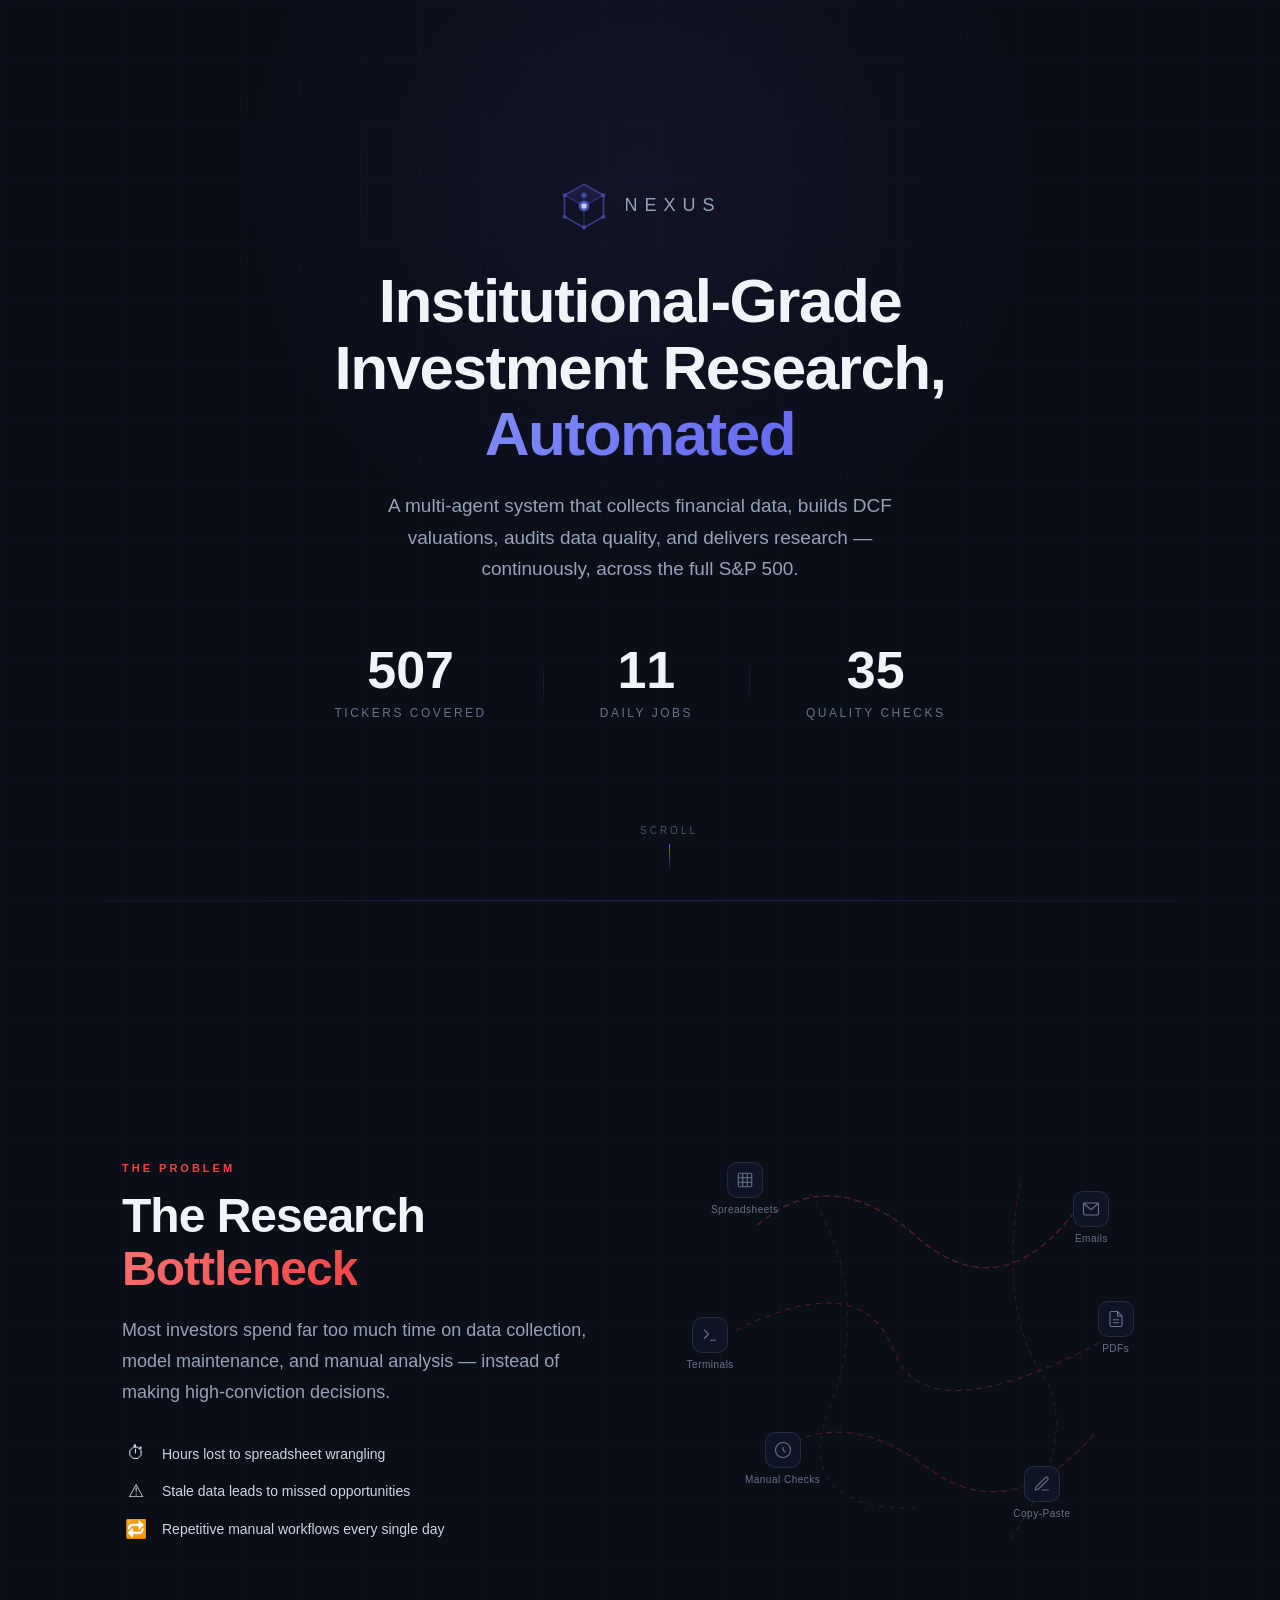
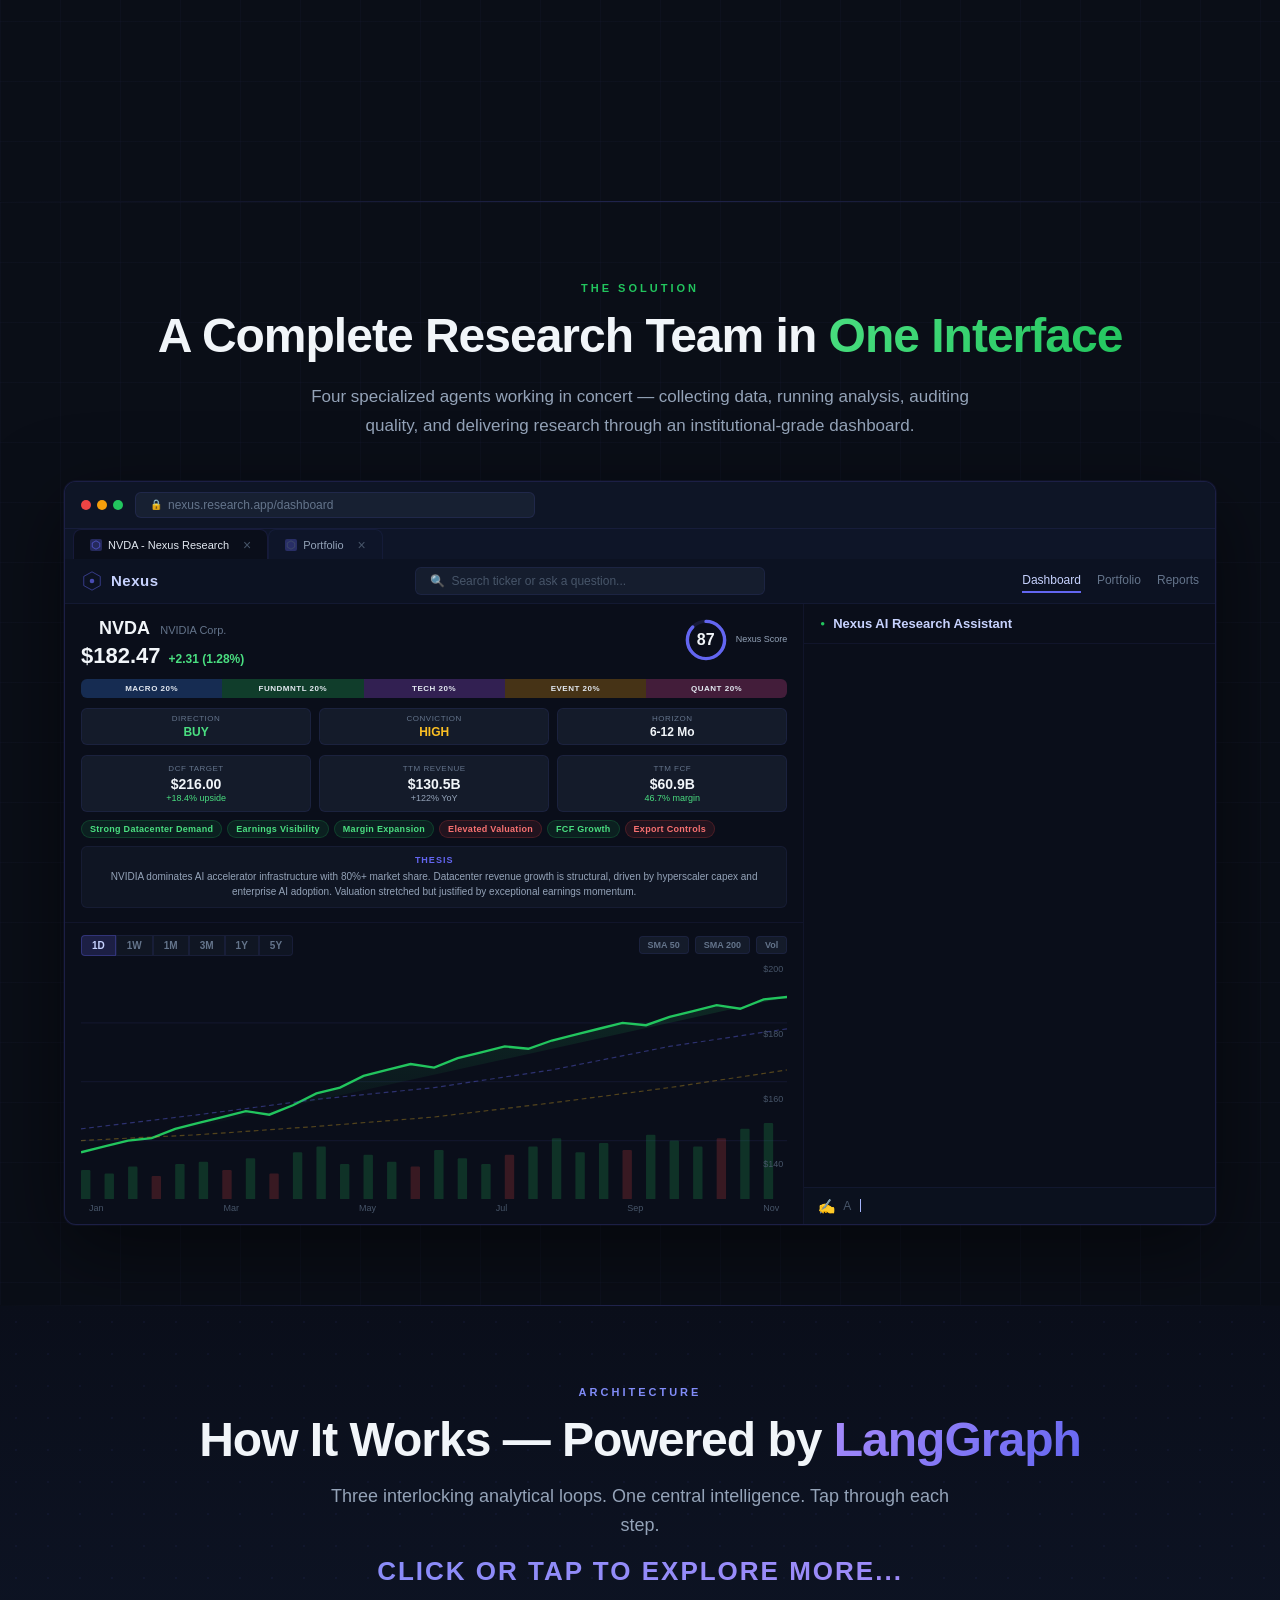
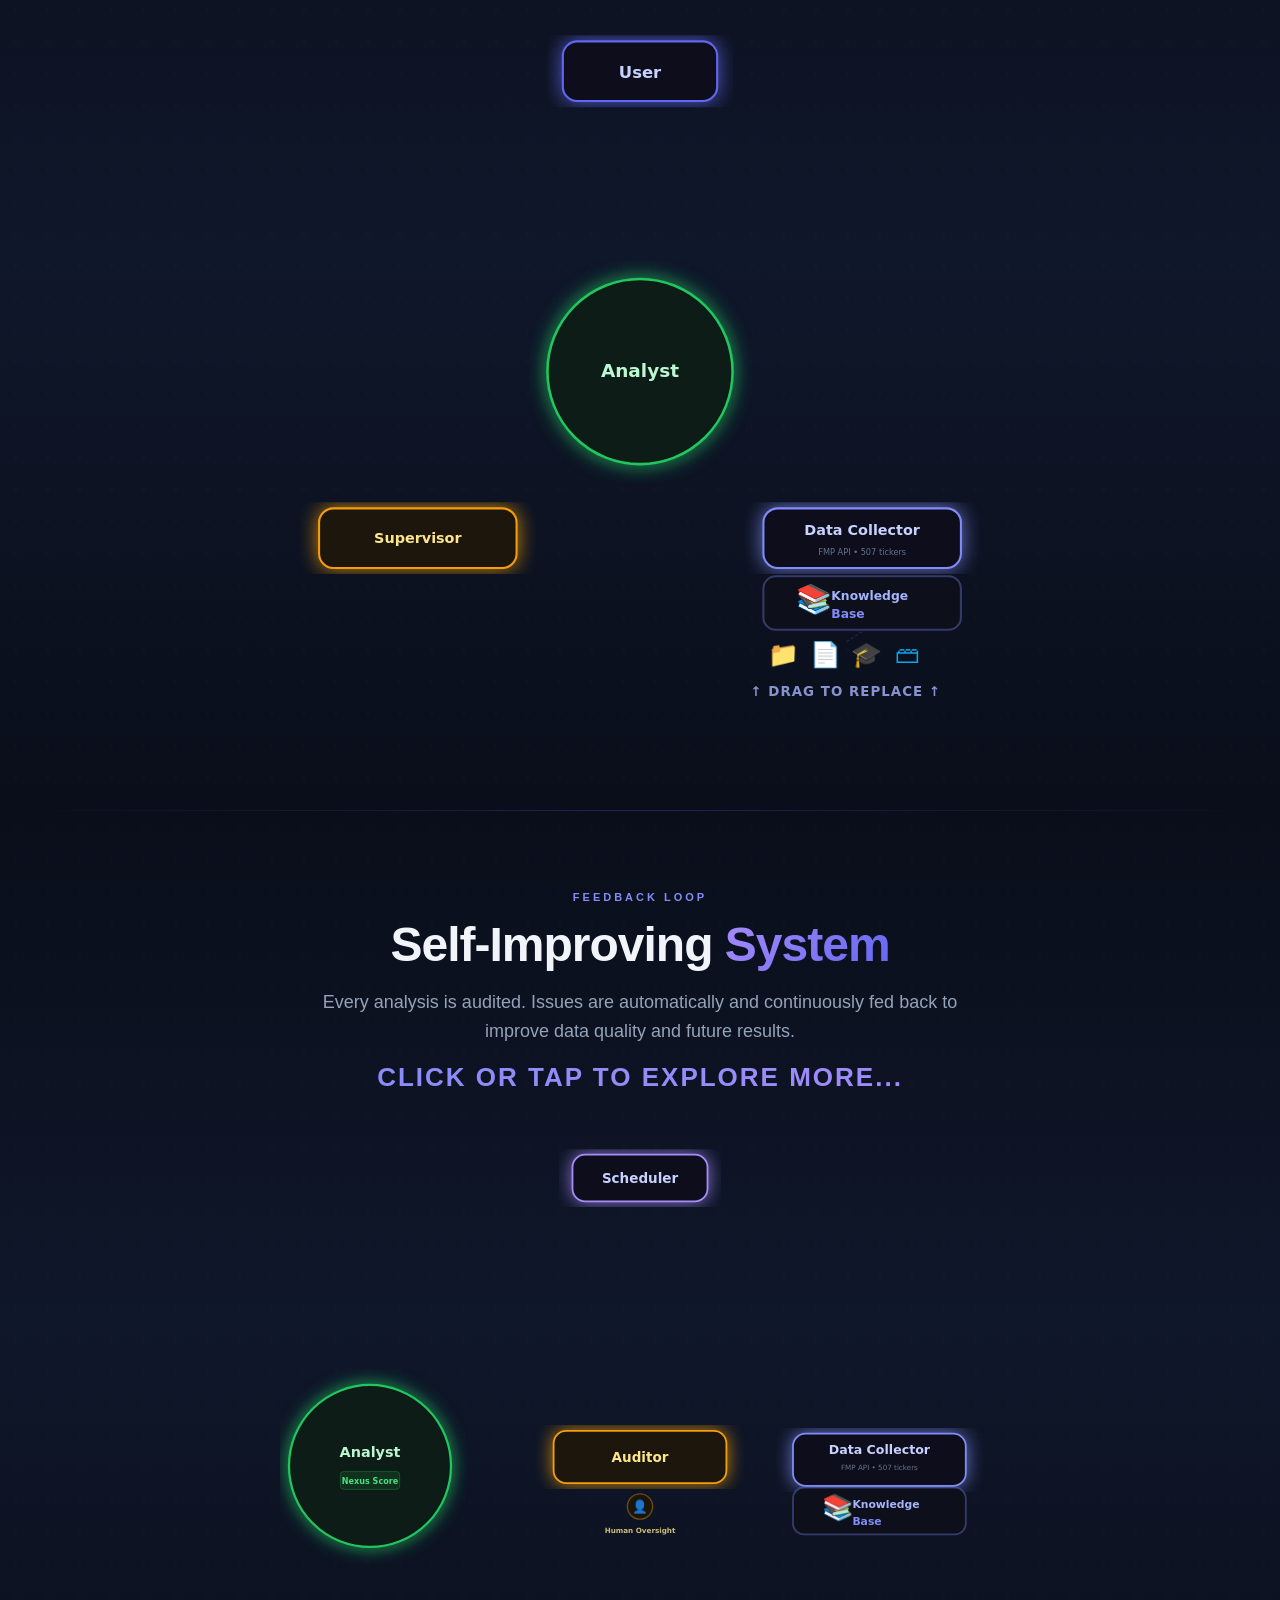
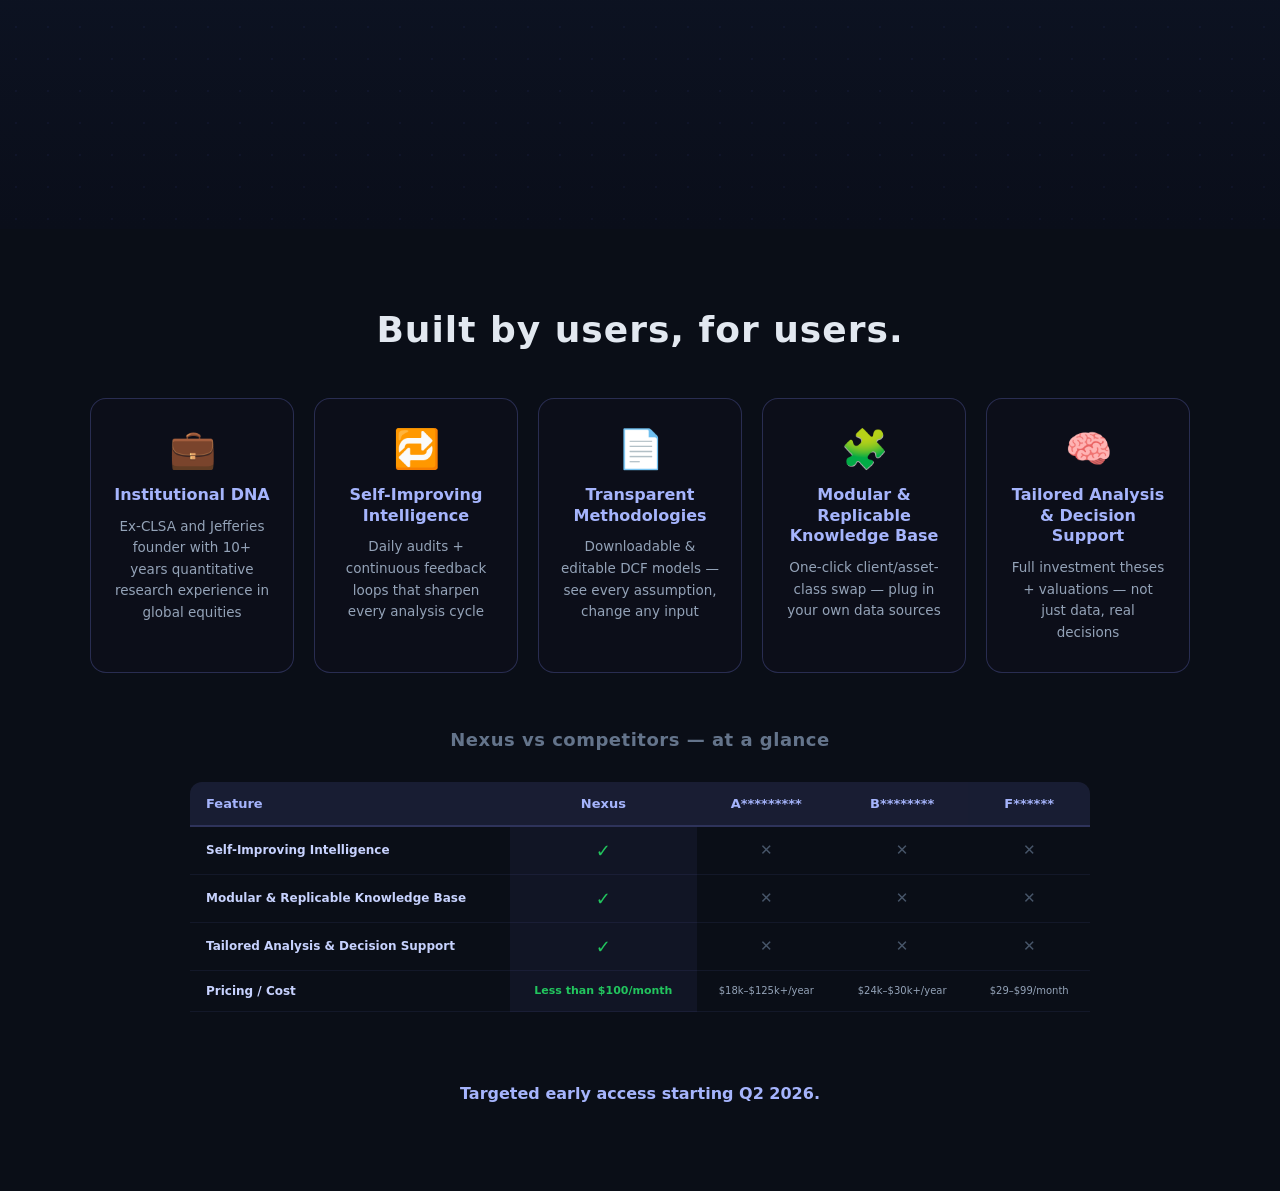
==== commit 3462f56a: "Add files via upload" ====
--- a/index.html
+++ b/index.html
@@ -752,7 +752,7 @@
 
 </div>
 
-<div class="p6-subtitle">Nexus vs the competition — clear at a glance</div>
+<div class="p6-subtitle">Nexus vs competitors — at a glance</div>
 
 <div class="p6-table-wrap">
 <table class="p6-table" id="p6Table">
@@ -760,9 +760,9 @@
 <tr>
 <th>Feature</th>
 <th class="p6-nexus-col">Nexus</th>
-<th>P****</th>
 <th>A*********</th>
-<th>K*****</th>
+<th>B********</th>
+<th>F******</th>
 </tr>
 </thead>
 <tbody>
@@ -774,21 +774,14 @@
 <td><span class="p6-x">&#10005;</span></td>
 </tr>
 <tr>
-<td>Transparent Methodologies</td>
-<td class="p6-nexus-col"><span class="p6-check" data-testid="check-transparent">&#10003;</span></td>
-<td><span class="p6-x">&#10005;</span></td>
-<td><span class="p6-x">&#10005;</span></td>
-<td><span class="p6-x">&#10005;</span></td>
-</tr>
-<tr>
-<td>Modular &amp; Replicable KB</td>
+<td>Modular &amp; Replicable Knowledge Base</td>
 <td class="p6-nexus-col"><span class="p6-check" data-testid="check-modular">&#10003;</span></td>
 <td><span class="p6-x">&#10005;</span></td>
 <td><span class="p6-x">&#10005;</span></td>
 <td><span class="p6-x">&#10005;</span></td>
 </tr>
 <tr>
-<td>Tailored Autonomous Analysis &amp; Decisions</td>
+<td>Tailored Analysis &amp; Decision Support</td>
 <td class="p6-nexus-col"><span class="p6-check" data-testid="check-analysis">&#10003;</span></td>
 <td><span class="p6-x">&#10005;</span></td>
 <td><span class="p6-x">&#10005;</span></td>
@@ -797,9 +790,9 @@
 <tr>
 <td>Pricing / Cost</td>
 <td class="p6-nexus-col" style="color:#22c55e;font-weight:700;font-size:11px">Less than $100/month</td>
-<td style="color:#94a3b8;font-size:10px">Enterprise (high)</td>
 <td style="color:#94a3b8;font-size:10px">$18k–$125k+/year</td>
-<td style="color:#94a3b8;font-size:10px">Enterprise (high)</td>
+<td style="color:#94a3b8;font-size:10px">$24k–$30k+/year</td>
+<td style="color:#94a3b8;font-size:10px">$29–$99/month</td>
 </tr>
 </tbody>
 </table>
@@ -807,7 +800,6 @@
 
 <div class="p6-cta">
 <div class="p6-cta-line1">Targeted early access starting Q2 2026.</div>
-<div class="p6-cta-line2">Request early access below.</div>
 </div>
 
 </section>
